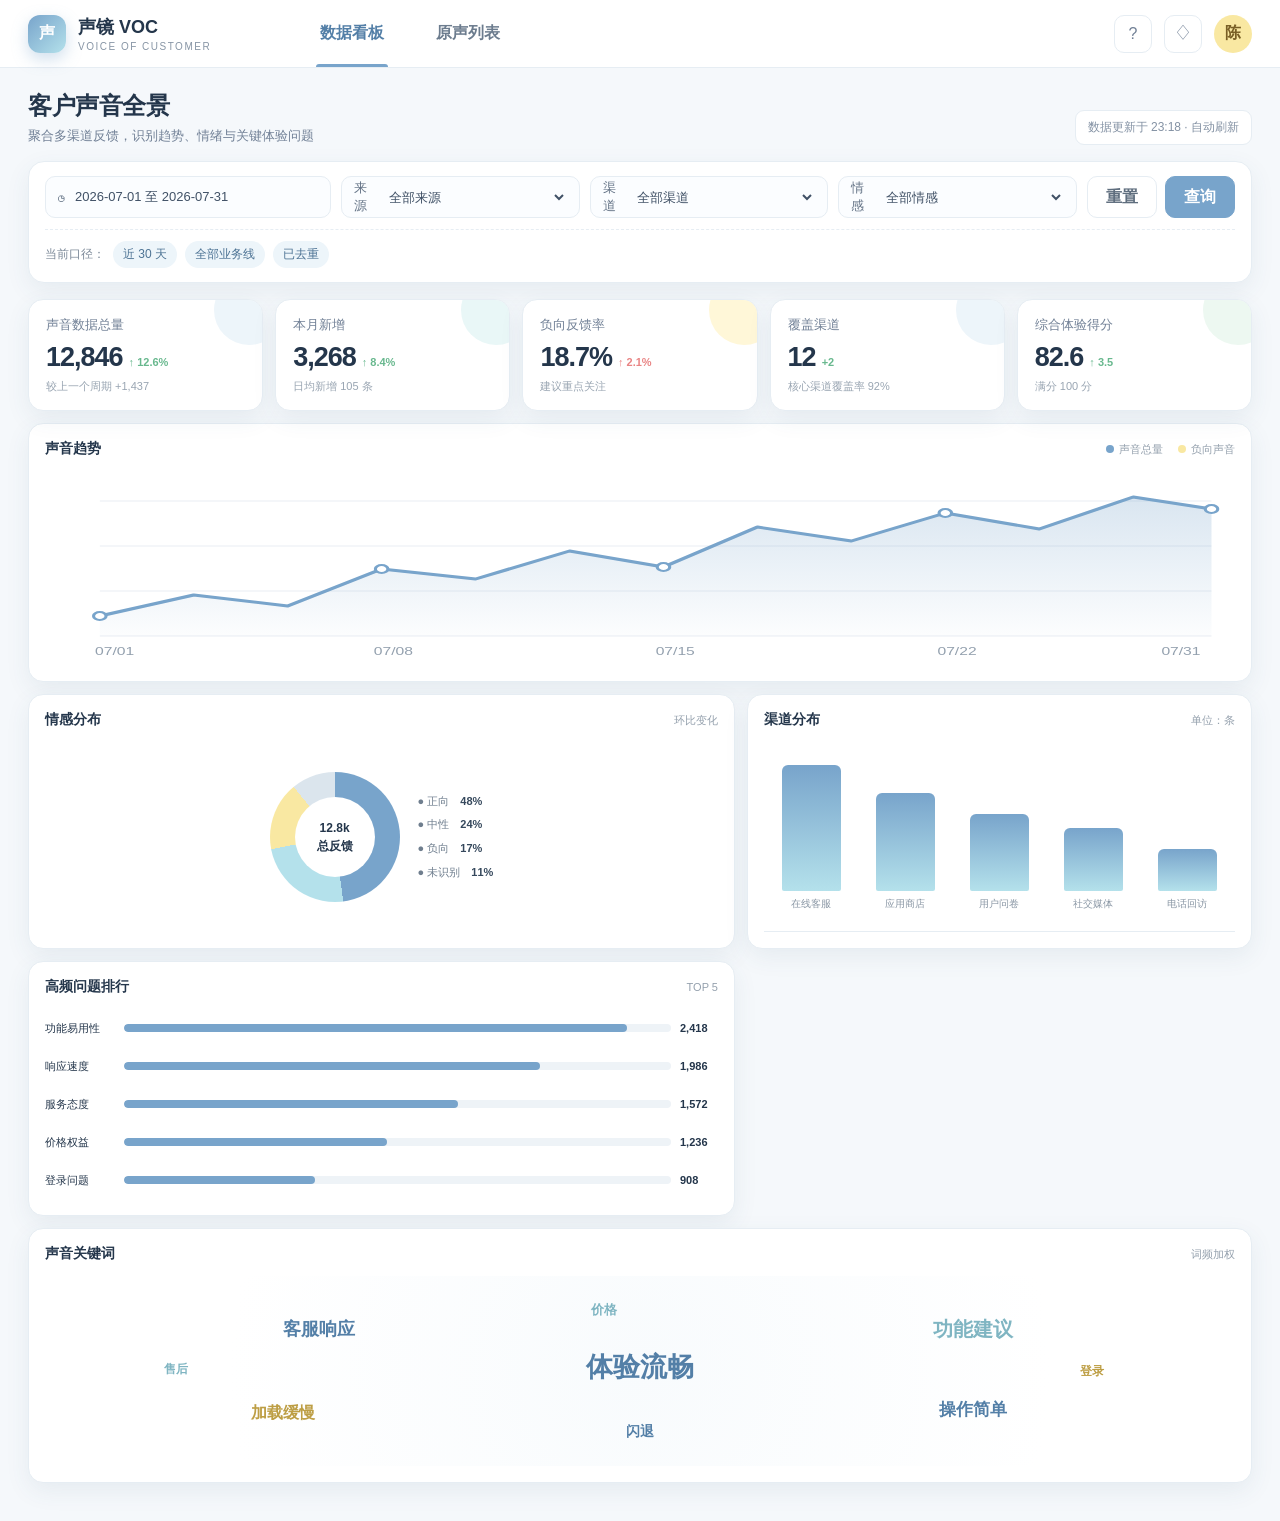
==== product/prototype/voc-platform-prototype.html @ 6b246af4 "refactor: 重组项目目录 + 配置外部化 按'关注点分离、可扩展、团队友好'原则重组项目结构：  【目录重组】 - docs/ 按受众细分：architecture/plan/guides/r" ====
<!DOCTYPE html>
<html lang="zh-CN">
<head>
<meta charset="UTF-8">
<meta name="viewport" content="width=device-width, initial-scale=1.0">
<title>声镜 VOC 洞察平台 - 高保真原型</title>
<style>
:root{--primary:#78A4CB;--primary-dark:#537fa7;--sky:#B4E1EB;--blue:#95BDD7;--yellow:#F9E8A2;--ink:#24364b;--muted:#718096;--line:#e6edf3;--bg:#f5f8fb;--white:#fff;--green:#68b88e;--red:#e98484;--orange:#e9aa64;--shadow:0 8px 24px rgba(50,85,118,.08)}
*{box-sizing:border-box}body{margin:0;font-family:Inter,"PingFang SC","Microsoft YaHei",sans-serif;background:var(--bg);color:var(--ink);min-width:1180px}button,input,select{font:inherit}.app{min-height:100vh}.topbar{height:68px;background:#fff;border-bottom:1px solid var(--line);display:flex;align-items:center;padding:0 28px;position:sticky;top:0;z-index:30}.brand{display:flex;align-items:center;gap:12px;width:270px}.logo{width:38px;height:38px;border-radius:12px;background:linear-gradient(135deg,var(--primary),var(--sky));display:grid;place-items:center;color:#fff;font-weight:800;box-shadow:0 6px 16px rgba(120,164,203,.35)}.brand h1{font-size:18px;margin:0}.brand small{display:block;color:#8795a5;font-size:10px;letter-spacing:1.5px;margin-top:2px}.nav{height:100%;display:flex;gap:8px}.nav-btn{height:100%;padding:0 22px;border:0;background:none;color:#6c7c8e;cursor:pointer;position:relative;font-weight:600}.nav-btn.active{color:var(--primary-dark)}.nav-btn.active:after{content:"";position:absolute;left:18px;right:18px;bottom:0;height:3px;background:var(--primary);border-radius:3px 3px 0 0}.top-actions{margin-left:auto;display:flex;align-items:center;gap:12px}.icon-btn{width:38px;height:38px;border:1px solid var(--line);background:#fff;border-radius:10px;color:#718096;cursor:pointer}.avatar{width:38px;height:38px;border-radius:50%;background:var(--yellow);display:grid;place-items:center;color:#795f25;font-weight:700}.main{padding:22px 28px 38px;max-width:1920px;margin:auto}.page{display:none}.page.active{display:block}.headline{display:flex;align-items:flex-end;justify-content:space-between;margin-bottom:16px}.headline h2{margin:0 0 5px;font-size:24px;letter-spacing:-.5px}.headline p{margin:0;color:var(--muted);font-size:13px}.updated{font-size:12px;color:#8492a4;background:#fff;border:1px solid var(--line);padding:8px 12px;border-radius:9px}.filter-panel{background:#fff;border:1px solid var(--line);box-shadow:var(--shadow);border-radius:16px;padding:14px 16px;margin-bottom:16px}.filters{display:grid;grid-template-columns:1.25fr repeat(4,1fr) auto;gap:10px}.field{height:42px;border:1px solid var(--line);border-radius:10px;background:#fbfdff;display:flex;align-items:center;padding:0 12px;gap:8px;color:#657487;font-size:13px}.field select,.field input{border:0;outline:0;background:transparent;width:100%;color:#405166}.filter-actions{display:flex;gap:8px}.btn{height:42px;border-radius:10px;padding:0 18px;border:1px solid var(--line);background:#fff;color:#5f6e7e;cursor:pointer;font-weight:600}.btn.primary{border-color:var(--primary);background:var(--primary);color:#fff}.btn:hover{transform:translateY(-1px)}.active-tags{margin-top:11px;padding-top:11px;border-top:1px dashed var(--line);display:flex;align-items:center;gap:8px;color:#7d8a99;font-size:12px}.tag{background:#edf5fa;color:#4d7394;border-radius:20px;padding:5px 10px}.metrics{display:grid;grid-template-columns:repeat(5,1fr);gap:12px;margin-bottom:12px}.metric{background:#fff;border:1px solid var(--line);border-radius:15px;padding:16px 17px;box-shadow:var(--shadow);position:relative;overflow:hidden}.metric:before{content:"";position:absolute;width:70px;height:70px;border-radius:50%;right:-22px;top:-25px;background:var(--tint,#edf5fa)}.metric-label{font-size:13px;color:#718096;margin-bottom:8px}.metric-value{font-size:27px;font-weight:750;letter-spacing:-1px}.delta{font-size:11px;margin-left:6px;color:var(--green);font-weight:600}.metric-sub{font-size:11px;color:#99a5b2;margin-top:6px}.dashboard-grid{display:grid;grid-template-columns:1.65fr 1fr 1fr;gap:12px}.card{background:#fff;border:1px solid var(--line);border-radius:15px;padding:16px;box-shadow:var(--shadow);min-width:0}.card-title{display:flex;justify-content:space-between;align-items:center;margin-bottom:13px}.card-title strong{font-size:14px}.card-title span{font-size:11px;color:#94a0ad}.span2{grid-column:span 2}.trend-chart{height:190px;width:100%}.gridline{stroke:#e9eef3;stroke-width:1}.axis{fill:#93a0ae;font-size:10px}.line{fill:none;stroke:var(--primary);stroke-width:3;stroke-linecap:round;stroke-linejoin:round}.area{fill:url(#areaGradient)}.dot{fill:#fff;stroke:var(--primary);stroke-width:2}.legend{display:flex;gap:15px;font-size:11px;color:#7b8998}.legend i{display:inline-block;width:8px;height:8px;border-radius:50%;margin-right:5px}.donut-wrap{display:flex;align-items:center;justify-content:center;gap:18px;height:190px}.donut{width:130px;height:130px;border-radius:50%;background:conic-gradient(var(--primary) 0 48%,var(--sky) 48% 72%,var(--yellow) 72% 89%,#dbe5ed 89%);position:relative}.donut:after{content:"12.8k\A 总反馈";white-space:pre;position:absolute;inset:25px;border-radius:50%;background:#fff;display:grid;place-items:center;text-align:center;font-size:12px;font-weight:700;line-height:1.5}.donut-legend{font-size:11px;color:#6f7e8e;line-height:2.15}.donut-legend b{color:#35485c;margin-left:8px}.bars{height:190px;display:flex;align-items:flex-end;gap:13px;padding:8px 7px 20px;border-bottom:1px solid var(--line)}.bar-col{height:100%;flex:1;display:flex;flex-direction:column;justify-content:flex-end;align-items:center;gap:6px;color:#8996a4;font-size:10px}.bar{width:72%;height:var(--h);min-height:8px;background:linear-gradient(180deg,var(--primary),var(--sky));border-radius:6px 6px 2px 2px;position:relative}.bar:hover{filter:saturate(1.3);transform:scaleX(1.06)}.rank-list{height:190px;display:flex;flex-direction:column;justify-content:space-around}.rank-row{display:grid;grid-template-columns:70px 1fr 38px;gap:9px;align-items:center;font-size:11px}.track{height:8px;background:#eef3f7;border-radius:9px;overflow:hidden}.fill{height:100%;width:var(--w);background:var(--primary);border-radius:9px}.wordcloud{height:190px;position:relative;background:radial-gradient(circle at center,#f8fbfd 0,#fff 68%);overflow:hidden}.wordcloud span{position:absolute;color:var(--primary-dark);font-weight:650;transform:translate(-50%,-50%);white-space:nowrap}.wordcloud span:nth-child(3n){color:#7fb5c2}.wordcloud span:nth-child(4n){color:#bd9e44}.table-card{padding:0;overflow:hidden}.table-toolbar{padding:14px 16px;border-bottom:1px solid var(--line);display:flex;align-items:center;justify-content:space-between}.search{width:340px;height:40px;border:1px solid var(--line);border-radius:10px;padding:0 13px;background:#fbfdff;outline:none}.table-meta{color:#8290a0;font-size:12px}.voc-table{width:100%;border-collapse:collapse}.voc-table th{background:#f7fafc;text-align:left;padding:12px 14px;font-size:11px;color:#7e8b99;font-weight:600}.voc-table td{padding:13px 14px;border-top:1px solid #edf1f4;font-size:12px;vertical-align:middle}.voc-table tr:hover td{background:#fbfdff}.voice{max-width:650px;font-size:13px!important;line-height:1.55;color:#3c4d60}.source{display:flex;align-items:center;gap:8px}.source-icon{width:28px;height:28px;border-radius:8px;background:#edf5fa;display:grid;place-items:center;color:var(--primary-dark);font-size:11px;font-weight:700}.emotion{display:inline-flex;align-items:center;padding:4px 9px;border-radius:14px;font-size:11px;font-weight:600}.emotion.pos{background:#eaf7f0;color:#438763}.emotion.neg{background:#fff0f0;color:#bd6262}.emotion.neu{background:#f1f4f6;color:#6f7c88}.detail-link{color:var(--primary-dark);border:0;background:none;cursor:pointer;font-weight:600}.pagination{padding:13px 16px;border-top:1px solid var(--line);display:flex;justify-content:flex-end;gap:6px}.page-btn{width:32px;height:32px;border:1px solid var(--line);background:#fff;border-radius:8px;color:#6f7c89;cursor:pointer}.page-btn.active{background:var(--primary);color:#fff;border-color:var(--primary)}.drawer-mask{position:fixed;inset:0;background:rgba(32,48,65,.25);z-index:50;display:none}.drawer-mask.open{display:block}.drawer{position:absolute;right:0;top:0;height:100%;width:480px;background:#fff;padding:24px;box-shadow:-15px 0 40px rgba(32,50,68,.14);animation:slide .25s ease}.drawer-head{display:flex;justify-content:space-between;align-items:center;border-bottom:1px solid var(--line);padding-bottom:17px}.drawer-head h3{margin:0}.close{border:0;background:#f2f5f7;width:34px;height:34px;border-radius:9px;cursor:pointer}.quote{margin:22px 0;padding:18px;background:#f4f9fc;border-left:4px solid var(--primary);border-radius:0 12px 12px 0;font-size:15px;line-height:1.8}.detail-grid{display:grid;grid-template-columns:1fr 1fr;gap:12px}.detail-item{background:#f8fafc;padding:12px;border-radius:10px}.detail-item small{display:block;color:#8d99a6;margin-bottom:6px}.detail-item b{font-size:13px}.insight{margin-top:20px}.insight h4{margin:0 0 10px}.insight p{font-size:13px;line-height:1.7;color:#647487}.toast{position:fixed;left:50%;bottom:30px;transform:translate(-50%,20px);background:#2e4358;color:#fff;padding:11px 18px;border-radius:10px;font-size:13px;opacity:0;pointer-events:none;transition:.25s;z-index:70}.toast.show{opacity:1;transform:translate(-50%,0)}@keyframes slide{from{transform:translateX(100%)}to{transform:none}}@media(max-width:1400px){.dashboard-grid{grid-template-columns:1.4fr 1fr}.dashboard-grid .card:last-child{grid-column:span 2}.metrics{grid-template-columns:repeat(5,1fr)}.filters{grid-template-columns:1.2fr repeat(3,1fr) auto}.filters .optional{display:none}}
</style>
</head>
<body>
<div class="app">
<header class="topbar"><div class="brand"><div class="logo">声</div><div><h1>声镜 VOC</h1><small>VOICE OF CUSTOMER</small></div></div><nav class="nav"><button class="nav-btn active" data-page="dashboard">数据看板</button><button class="nav-btn" data-page="voices">原声列表</button></nav><div class="top-actions"><button class="icon-btn">?</button><button class="icon-btn">♢</button><div class="avatar">陈</div></div></header>
<main class="main">
<section id="dashboard" class="page active"><div class="headline"><div><h2>客户声音全景</h2><p>聚合多渠道反馈，识别趋势、情绪与关键体验问题</p></div><div class="updated">数据更新于 23:18 · 自动刷新</div></div>
<div class="filter-panel"><div class="filters"><label class="field">◷<input type="text" value="2026-07-01 至 2026-07-31"></label><label class="field">来源<select><option>全部来源</option><option>应用商店</option><option>在线客服</option><option>社交媒体</option></select></label><label class="field">渠道<select><option>全部渠道</option><option>App</option><option>小程序</option><option>网页</option></select></label><label class="field">情感<select><option>全部情感</option><option>正向</option><option>中性</option><option>负向</option></select></label><label class="field optional">主题<select><option>全部主题</option><option>产品体验</option><option>服务体验</option><option>功能建议</option></select></label><div class="filter-actions"><button class="btn" id="resetBtn">重置</button><button class="btn primary apply-btn">查询</button></div></div><div class="active-tags">当前口径：<span class="tag">近 30 天</span><span class="tag">全部业务线</span><span class="tag">已去重</span></div></div>
<div class="metrics"><div class="metric"><div class="metric-label">声音数据总量</div><span class="metric-value" data-base="12846">12,846</span><span class="delta">↑ 12.6%</span><div class="metric-sub">较上一个周期 +1,437</div></div><div class="metric" style="--tint:#e9f7f7"><div class="metric-label">本月新增</div><span class="metric-value" data-base="3268">3,268</span><span class="delta">↑ 8.4%</span><div class="metric-sub">日均新增 105 条</div></div><div class="metric" style="--tint:#fff7d8"><div class="metric-label">负向反馈率</div><span class="metric-value">18.7%</span><span class="delta" style="color:#e98484">↑ 2.1%</span><div class="metric-sub">建议重点关注</div></div><div class="metric"><div class="metric-label">覆盖渠道</div><span class="metric-value">12</span><span class="delta">+2</span><div class="metric-sub">核心渠道覆盖率 92%</div></div><div class="metric" style="--tint:#edf8f1"><div class="metric-label">综合体验得分</div><span class="metric-value">82.6</span><span class="delta">↑ 3.5</span><div class="metric-sub">满分 100 分</div></div></div>
<div class="dashboard-grid"><div class="card span2"><div class="card-title"><strong>声音趋势</strong><div class="legend"><span><i style="background:#78A4CB"></i>声音总量</span><span><i style="background:#F9E8A2"></i>负向声音</span></div></div><svg class="trend-chart" viewBox="0 0 760 190" preserveAspectRatio="none"><defs><linearGradient id="areaGradient" x1="0" y1="0" x2="0" y2="1"><stop offset="0" stop-color="#78A4CB" stop-opacity=".28"/><stop offset="1" stop-color="#78A4CB" stop-opacity=".02"/></linearGradient></defs><line class="gridline" x1="35" y1="30" x2="745" y2="30"/><line class="gridline" x1="35" y1="75" x2="745" y2="75"/><line class="gridline" x1="35" y1="120" x2="745" y2="120"/><line class="gridline" x1="35" y1="165" x2="745" y2="165"/><path class="area" d="M35 145 L95 124 L155 135 L215 98 L275 108 L335 80 L395 96 L455 56 L515 70 L575 42 L635 58 L695 26 L745 38 L745 165 L35 165Z"/><path class="line" d="M35 145 L95 124 L155 135 L215 98 L275 108 L335 80 L395 96 L455 56 L515 70 L575 42 L635 58 L695 26 L745 38"/><g><circle class="dot" cx="35" cy="145" r="4"/><circle class="dot" cx="215" cy="98" r="4"/><circle class="dot" cx="395" cy="96" r="4"/><circle class="dot" cx="575" cy="42" r="4"/><circle class="dot" cx="745" cy="38" r="4"/></g><g class="axis"><text x="32" y="184">07/01</text><text x="210" y="184">07/08</text><text x="390" y="184">07/15</text><text x="570" y="184">07/22</text><text x="713" y="184">07/31</text></g></svg></div>
<div class="card"><div class="card-title"><strong>情感分布</strong><span>环比变化</span></div><div class="donut-wrap"><div class="donut"></div><div class="donut-legend"><div>● 正向 <b>48%</b></div><div>● 中性 <b>24%</b></div><div>● 负向 <b>17%</b></div><div>● 未识别 <b>11%</b></div></div></div></div>
<div class="card"><div class="card-title"><strong>渠道分布</strong><span>单位：条</span></div><div class="bars"><div class="bar-col"><div class="bar" style="--h:78%"></div>在线客服</div><div class="bar-col"><div class="bar" style="--h:61%"></div>应用商店</div><div class="bar-col"><div class="bar" style="--h:48%"></div>用户问卷</div><div class="bar-col"><div class="bar" style="--h:39%"></div>社交媒体</div><div class="bar-col"><div class="bar" style="--h:26%"></div>电话回访</div></div></div>
<div class="card"><div class="card-title"><strong>高频问题排行</strong><span>TOP 5</span></div><div class="rank-list"><div class="rank-row"><span>功能易用性</span><div class="track"><div class="fill" style="--w:92%"></div></div><b>2,418</b></div><div class="rank-row"><span>响应速度</span><div class="track"><div class="fill" style="--w:76%"></div></div><b>1,986</b></div><div class="rank-row"><span>服务态度</span><div class="track"><div class="fill" style="--w:61%"></div></div><b>1,572</b></div><div class="rank-row"><span>价格权益</span><div class="track"><div class="fill" style="--w:48%"></div></div><b>1,236</b></div><div class="rank-row"><span>登录问题</span><div class="track"><div class="fill" style="--w:35%"></div></div><b>908</b></div></div></div>
<div class="card"><div class="card-title"><strong>声音关键词</strong><span>词频加权</span></div><div class="wordcloud"><span style="left:50%;top:48%;font-size:27px">体验流畅</span><span style="left:23%;top:28%;font-size:18px">客服响应</span><span style="left:78%;top:28%;font-size:20px">功能建议</span><span style="left:20%;top:72%;font-size:16px">加载缓慢</span><span style="left:78%;top:70%;font-size:17px">操作简单</span><span style="left:47%;top:18%;font-size:13px">价格</span><span style="left:50%;top:82%;font-size:14px">闪退</span><span style="left:88%;top:50%;font-size:12px">登录</span><span style="left:11%;top:49%;font-size:12px">售后</span></div></div></div></section>
<section id="voices" class="page"><div class="headline"><div><h2>原声列表</h2><p>查看每一条真实声音，追溯来源并理解用户语境</p></div><button class="btn">导出当前结果</button></div><div class="filter-panel"><div class="filters"><label class="field">◷<input value="2026-07-01 至 2026-07-31"></label><label class="field">来源<select><option>全部来源</option><option>应用商店</option><option>在线客服</option></select></label><label class="field">渠道<select><option>全部渠道</option><option>App</option><option>小程序</option></select></label><label class="field">情感<select><option>全部情感</option><option>正向</option><option>中性</option><option>负向</option></select></label><label class="field optional">主题<select><option>全部主题</option><option>产品体验</option><option>服务体验</option></select></label><div class="filter-actions"><button class="btn">重置</button><button class="btn primary apply-btn">查询</button></div></div></div><div class="card table-card"><div class="table-toolbar"><input id="voiceSearch" class="search" placeholder="搜索声音文本、关键词或编号..."><div class="table-meta">共 12,846 条 · 已按时间倒序</div></div><table class="voc-table"><thead><tr><th style="width:48%">声音文本</th><th>来源 / 渠道</th><th>情感</th><th>数据时间</th><th>操作</th></tr></thead><tbody id="voiceRows"></tbody></table><div class="pagination"><button class="page-btn">‹</button><button class="page-btn active">1</button><button class="page-btn">2</button><button class="page-btn">3</button><button class="page-btn">4</button><button class="page-btn">›</button></div></div></section>
</main></div>
<div class="drawer-mask" id="drawerMask"><aside class="drawer"><div class="drawer-head"><h3>声音详情</h3><button class="close" id="closeDrawer">×</button></div><div class="quote" id="drawerQuote"></div><div class="detail-grid"><div class="detail-item"><small>来源</small><b id="drawerSource"></b></div><div class="detail-item"><small>渠道</small><b id="drawerChannel"></b></div><div class="detail-item"><small>情感识别</small><b id="drawerEmotion"></b></div><div class="detail-item"><small>采集时间</small><b id="drawerTime"></b></div></div><div class="insight"><h4>AI 洞察摘要</h4><p>该反馈主要涉及产品体验问题。建议结合近期版本发布记录及同主题反馈趋势，判断是否需要进入专项优化池。</p><span class="tag">产品体验</span> <span class="tag">需关注</span></div></aside></div><div class="toast" id="toast">筛选条件已应用，数据已刷新</div>
<script>
const voices=[
{text:'新版的首页比之前清晰很多，常用功能一眼就能找到，希望后续能保持这种简洁的设计。',source:'应用商店',channel:'HarmonyOS App',emotion:'正向',time:'07-31 22:16'},
{text:'提交工单后等了两天还没有回复，进度也看不到，不知道现在处理到哪一步了。',source:'在线客服',channel:'网页客服',emotion:'负向',time:'07-31 21:42'},
{text:'整体使用还可以，但搜索结果偶尔不准确，输入完整产品名称也会出现无关内容。',source:'用户问卷',channel:'小程序',emotion:'中性',time:'07-31 20:35'},
{text:'更新以后启动速度快了很多，原来要等六七秒，现在基本两秒就能进入。',source:'应用商店',channel:'Android App',emotion:'正向',time:'07-31 19:08'},
{text:'付款成功后页面一直转圈，退出重进才看到订单，希望能尽快修复这个问题。',source:'社交媒体',channel:'官方微博',emotion:'负向',time:'07-31 17:54'},
{text:'客服很耐心，远程指导我完成了账号迁移，整个过程说明得非常清楚。',source:'电话回访',channel:'服务热线',emotion:'正向',time:'07-31 16:27'},
{text:'希望能增加批量导出功能，现在一条一条处理数据比较费时间。',source:'在线客服',channel:'企业微信',emotion:'中性',time:'07-31 15:12'}];
const tbody=document.getElementById('voiceRows');
function render(list){tbody.innerHTML=list.map((v,i)=>`<tr><td class="voice">${v.text}</td><td><div class="source"><span class="source-icon">${v.source.slice(0,1)}</span><div><b>${v.source}</b><br><small style="color:#95a1ad">${v.channel}</small></div></div></td><td><span class="emotion ${v.emotion==='正向'?'pos':v.emotion==='负向'?'neg':'neu'}">${v.emotion}</span></td><td style="color:#748393">${v.time}</td><td><button class="detail-link" onclick="openDetail(${voices.indexOf(v)})">查看详情</button></td></tr>`).join('')||'<tr><td colspan="5" style="text-align:center;padding:40px;color:#94a0ad">没有找到匹配的声音</td></tr>'}
render(voices);
document.querySelectorAll('.nav-btn').forEach(btn=>btn.onclick=()=>{document.querySelectorAll('.nav-btn,.page').forEach(x=>x.classList.remove('active'));btn.classList.add('active');document.getElementById(btn.dataset.page).classList.add('active')});
const toast=document.getElementById('toast');document.querySelectorAll('.apply-btn').forEach(btn=>btn.onclick=()=>{toast.classList.add('show');document.querySelectorAll('[data-base]').forEach(el=>{const n=+el.dataset.base+Math.floor(Math.random()*180-90);el.textContent=n.toLocaleString()});setTimeout(()=>toast.classList.remove('show'),1800)});
document.getElementById('resetBtn').onclick=()=>{document.querySelectorAll('#dashboard select').forEach(s=>s.selectedIndex=0);toast.textContent='筛选条件已重置';toast.classList.add('show');setTimeout(()=>{toast.classList.remove('show');toast.textContent='筛选条件已应用，数据已刷新'},1500)};
document.getElementById('voiceSearch').oninput=e=>{const q=e.target.value.trim().toLowerCase();render(voices.filter(v=>Object.values(v).join(' ').toLowerCase().includes(q)))};
function openDetail(i){const v=voices[i];document.getElementById('drawerQuote').textContent='“'+v.text+'”';document.getElementById('drawerSource').textContent=v.source;document.getElementById('drawerChannel').textContent=v.channel;document.getElementById('drawerEmotion').textContent=v.emotion;document.getElementById('drawerTime').textContent='2026-'+v.time.replace(' ',' ');document.getElementById('drawerMask').classList.add('open')}
document.getElementById('closeDrawer').onclick=()=>document.getElementById('drawerMask').classList.remove('open');document.getElementById('drawerMask').onclick=e=>{if(e.target.id==='drawerMask')e.target.classList.remove('open')};document.querySelectorAll('.page-btn').forEach(b=>b.onclick=()=>{if(!isNaN(+b.textContent)){document.querySelectorAll('.page-btn').forEach(x=>x.classList.remove('active'));b.classList.add('active')}});
</script>
</body>
</html>
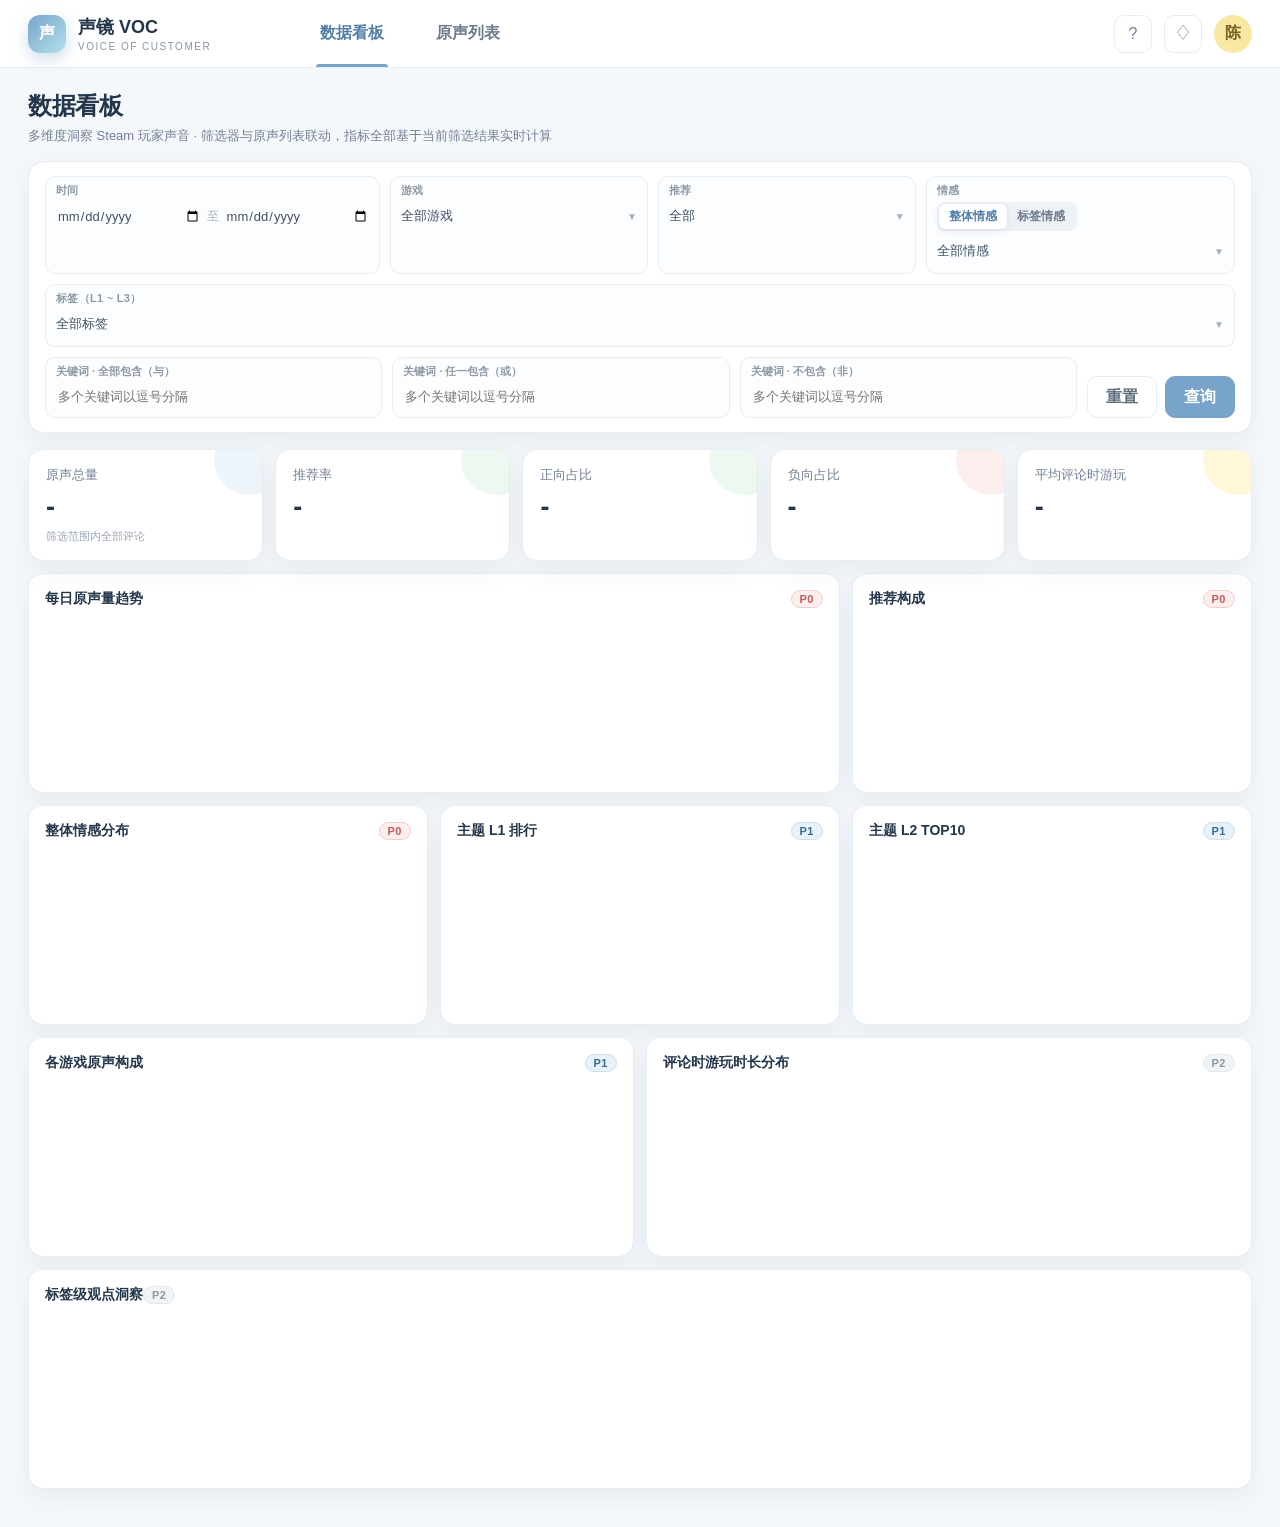
==== commit f534185b: "feat(prototype): 仪表盘原型 v2 - 多文件拆分 + 原声列表增强 - 单文件 HTML 拆分出 src/（app.js / dashboard.* / voices.*） - 原声" ====
--- a/product/prototype/voc-platform-prototype.html
+++ b/product/prototype/voc-platform-prototype.html
@@ -8,40 +8,964 @@
 :root{--primary:#78A4CB;--primary-dark:#537fa7;--sky:#B4E1EB;--blue:#95BDD7;--yellow:#F9E8A2;--ink:#24364b;--muted:#718096;--line:#e6edf3;--bg:#f5f8fb;--white:#fff;--green:#68b88e;--red:#e98484;--orange:#e9aa64;--shadow:0 8px 24px rgba(50,85,118,.08)}
 *{box-sizing:border-box}body{margin:0;font-family:Inter,"PingFang SC","Microsoft YaHei",sans-serif;background:var(--bg);color:var(--ink);min-width:1180px}button,input,select{font:inherit}.app{min-height:100vh}.topbar{height:68px;background:#fff;border-bottom:1px solid var(--line);display:flex;align-items:center;padding:0 28px;position:sticky;top:0;z-index:30}.brand{display:flex;align-items:center;gap:12px;width:270px}.logo{width:38px;height:38px;border-radius:12px;background:linear-gradient(135deg,var(--primary),var(--sky));display:grid;place-items:center;color:#fff;font-weight:800;box-shadow:0 6px 16px rgba(120,164,203,.35)}.brand h1{font-size:18px;margin:0}.brand small{display:block;color:#8795a5;font-size:10px;letter-spacing:1.5px;margin-top:2px}.nav{height:100%;display:flex;gap:8px}.nav-btn{height:100%;padding:0 22px;border:0;background:none;color:#6c7c8e;cursor:pointer;position:relative;font-weight:600}.nav-btn.active{color:var(--primary-dark)}.nav-btn.active:after{content:"";position:absolute;left:18px;right:18px;bottom:0;height:3px;background:var(--primary);border-radius:3px 3px 0 0}.top-actions{margin-left:auto;display:flex;align-items:center;gap:12px}.icon-btn{width:38px;height:38px;border:1px solid var(--line);background:#fff;border-radius:10px;color:#718096;cursor:pointer}.avatar{width:38px;height:38px;border-radius:50%;background:var(--yellow);display:grid;place-items:center;color:#795f25;font-weight:700}.main{padding:22px 28px 38px;max-width:1920px;margin:auto}.page{display:none}.page.active{display:block}.headline{display:flex;align-items:flex-end;justify-content:space-between;margin-bottom:16px}.headline h2{margin:0 0 5px;font-size:24px;letter-spacing:-.5px}.headline p{margin:0;color:var(--muted);font-size:13px}.updated{font-size:12px;color:#8492a4;background:#fff;border:1px solid var(--line);padding:8px 12px;border-radius:9px}.filter-panel{background:#fff;border:1px solid var(--line);box-shadow:var(--shadow);border-radius:16px;padding:14px 16px;margin-bottom:16px}.filters{display:grid;grid-template-columns:1.25fr repeat(4,1fr) auto;gap:10px}.field{height:42px;border:1px solid var(--line);border-radius:10px;background:#fbfdff;display:flex;align-items:center;padding:0 12px;gap:8px;color:#657487;font-size:13px}.field select,.field input{border:0;outline:0;background:transparent;width:100%;color:#405166}.filter-actions{display:flex;gap:8px}.btn{height:42px;border-radius:10px;padding:0 18px;border:1px solid var(--line);background:#fff;color:#5f6e7e;cursor:pointer;font-weight:600}.btn.primary{border-color:var(--primary);background:var(--primary);color:#fff}.btn:hover{transform:translateY(-1px)}.active-tags{margin-top:11px;padding-top:11px;border-top:1px dashed var(--line);display:flex;align-items:center;gap:8px;color:#7d8a99;font-size:12px}.tag{background:#edf5fa;color:#4d7394;border-radius:20px;padding:5px 10px}.metrics{display:grid;grid-template-columns:repeat(5,1fr);gap:12px;margin-bottom:12px}.metric{background:#fff;border:1px solid var(--line);border-radius:15px;padding:16px 17px;box-shadow:var(--shadow);position:relative;overflow:hidden}.metric:before{content:"";position:absolute;width:70px;height:70px;border-radius:50%;right:-22px;top:-25px;background:var(--tint,#edf5fa)}.metric-label{font-size:13px;color:#718096;margin-bottom:8px}.metric-value{font-size:27px;font-weight:750;letter-spacing:-1px}.delta{font-size:11px;margin-left:6px;color:var(--green);font-weight:600}.metric-sub{font-size:11px;color:#99a5b2;margin-top:6px}.dashboard-grid{display:grid;grid-template-columns:1.65fr 1fr 1fr;gap:12px}.card{background:#fff;border:1px solid var(--line);border-radius:15px;padding:16px;box-shadow:var(--shadow);min-width:0}.card-title{display:flex;justify-content:space-between;align-items:center;margin-bottom:13px}.card-title strong{font-size:14px}.card-title span{font-size:11px;color:#94a0ad}.span2{grid-column:span 2}.trend-chart{height:190px;width:100%}.gridline{stroke:#e9eef3;stroke-width:1}.axis{fill:#93a0ae;font-size:10px}.line{fill:none;stroke:var(--primary);stroke-width:3;stroke-linecap:round;stroke-linejoin:round}.area{fill:url(#areaGradient)}.dot{fill:#fff;stroke:var(--primary);stroke-width:2}.legend{display:flex;gap:15px;font-size:11px;color:#7b8998}.legend i{display:inline-block;width:8px;height:8px;border-radius:50%;margin-right:5px}.donut-wrap{display:flex;align-items:center;justify-content:center;gap:18px;height:190px}.donut{width:130px;height:130px;border-radius:50%;background:conic-gradient(var(--primary) 0 48%,var(--sky) 48% 72%,var(--yellow) 72% 89%,#dbe5ed 89%);position:relative}.donut:after{content:"12.8k\A 总反馈";white-space:pre;position:absolute;inset:25px;border-radius:50%;background:#fff;display:grid;place-items:center;text-align:center;font-size:12px;font-weight:700;line-height:1.5}.donut-legend{font-size:11px;color:#6f7e8e;line-height:2.15}.donut-legend b{color:#35485c;margin-left:8px}.bars{height:190px;display:flex;align-items:flex-end;gap:13px;padding:8px 7px 20px;border-bottom:1px solid var(--line)}.bar-col{height:100%;flex:1;display:flex;flex-direction:column;justify-content:flex-end;align-items:center;gap:6px;color:#8996a4;font-size:10px}.bar{width:72%;height:var(--h);min-height:8px;background:linear-gradient(180deg,var(--primary),var(--sky));border-radius:6px 6px 2px 2px;position:relative}.bar:hover{filter:saturate(1.3);transform:scaleX(1.06)}.rank-list{height:190px;display:flex;flex-direction:column;justify-content:space-around}.rank-row{display:grid;grid-template-columns:70px 1fr 38px;gap:9px;align-items:center;font-size:11px}.track{height:8px;background:#eef3f7;border-radius:9px;overflow:hidden}.fill{height:100%;width:var(--w);background:var(--primary);border-radius:9px}.wordcloud{height:190px;position:relative;background:radial-gradient(circle at center,#f8fbfd 0,#fff 68%);overflow:hidden}.wordcloud span{position:absolute;color:var(--primary-dark);font-weight:650;transform:translate(-50%,-50%);white-space:nowrap}.wordcloud span:nth-child(3n){color:#7fb5c2}.wordcloud span:nth-child(4n){color:#bd9e44}.table-card{padding:0;overflow:hidden}.table-toolbar{padding:14px 16px;border-bottom:1px solid var(--line);display:flex;align-items:center;justify-content:space-between}.search{width:340px;height:40px;border:1px solid var(--line);border-radius:10px;padding:0 13px;background:#fbfdff;outline:none}.table-meta{color:#8290a0;font-size:12px}.voc-table{width:100%;border-collapse:collapse}.voc-table th{background:#f7fafc;text-align:left;padding:12px 14px;font-size:11px;color:#7e8b99;font-weight:600}.voc-table td{padding:13px 14px;border-top:1px solid #edf1f4;font-size:12px;vertical-align:middle}.voc-table tr:hover td{background:#fbfdff}.voice{max-width:650px;font-size:13px!important;line-height:1.55;color:#3c4d60}.source{display:flex;align-items:center;gap:8px}.source-icon{width:28px;height:28px;border-radius:8px;background:#edf5fa;display:grid;place-items:center;color:var(--primary-dark);font-size:11px;font-weight:700}.emotion{display:inline-flex;align-items:center;padding:4px 9px;border-radius:14px;font-size:11px;font-weight:600}.emotion.pos{background:#eaf7f0;color:#438763}.emotion.neg{background:#fff0f0;color:#bd6262}.emotion.neu{background:#f1f4f6;color:#6f7c88}.detail-link{color:var(--primary-dark);border:0;background:none;cursor:pointer;font-weight:600}.pagination{padding:13px 16px;border-top:1px solid var(--line);display:flex;justify-content:flex-end;gap:6px}.page-btn{width:32px;height:32px;border:1px solid var(--line);background:#fff;border-radius:8px;color:#6f7c89;cursor:pointer}.page-btn.active{background:var(--primary);color:#fff;border-color:var(--primary)}.drawer-mask{position:fixed;inset:0;background:rgba(32,48,65,.25);z-index:50;display:none}.drawer-mask.open{display:block}.drawer{position:absolute;right:0;top:0;height:100%;width:480px;background:#fff;padding:24px;box-shadow:-15px 0 40px rgba(32,50,68,.14);animation:slide .25s ease}.drawer-head{display:flex;justify-content:space-between;align-items:center;border-bottom:1px solid var(--line);padding-bottom:17px}.drawer-head h3{margin:0}.close{border:0;background:#f2f5f7;width:34px;height:34px;border-radius:9px;cursor:pointer}.quote{margin:22px 0;padding:18px;background:#f4f9fc;border-left:4px solid var(--primary);border-radius:0 12px 12px 0;font-size:15px;line-height:1.8}.detail-grid{display:grid;grid-template-columns:1fr 1fr;gap:12px}.detail-item{background:#f8fafc;padding:12px;border-radius:10px}.detail-item small{display:block;color:#8d99a6;margin-bottom:6px}.detail-item b{font-size:13px}.insight{margin-top:20px}.insight h4{margin:0 0 10px}.insight p{font-size:13px;line-height:1.7;color:#647487}.toast{position:fixed;left:50%;bottom:30px;transform:translate(-50%,20px);background:#2e4358;color:#fff;padding:11px 18px;border-radius:10px;font-size:13px;opacity:0;pointer-events:none;transition:.25s;z-index:70}.toast.show{opacity:1;transform:translate(-50%,0)}@keyframes slide{from{transform:translateX(100%)}to{transform:none}}@media(max-width:1400px){.dashboard-grid{grid-template-columns:1.4fr 1fr}.dashboard-grid .card:last-child{grid-column:span 2}.metrics{grid-template-columns:repeat(5,1fr)}.filters{grid-template-columns:1.2fr repeat(3,1fr) auto}.filters .optional{display:none}}
 </style>
+<style>
+.voice-game{font-size:12px;color:var(--primary-dark);font-weight:600;margin-bottom:4px}
+.voice-text{font-size:14px;line-height:1.55;color:var(--ink);margin-bottom:8px}
+.voice-foot{display:flex;flex-wrap:wrap;align-items:center;gap:6px}
+.badge{display:inline-flex;align-items:center;padding:2px 8px;font-size:11px;border-radius:6px;background:#eef2f7;color:#5a6b80;font-weight:600;letter-spacing:.2px}
+.badge-danger{background:#fdecec;color:#c65555;border:1px solid #f3caca}
+.badge-warn{background:#fff7d8;color:#8a6f1d;border:1px solid #f3e8a8}
+.badge-info{background:#e6f1f9;color:#3a6c8c;border:1px solid #cfe0ec}
+.badge-soft{background:#f3f6fa;color:#647585;border:1px solid #e2e8f0}
+.badge-score{background:#fff;color:#b78a32;border:1px solid #f1deb0}
+.steam-id{font-family:Menlo,Consolas,monospace;font-size:11px;color:#94a0ad;background:#f3f6fa;border:1px solid #e8edf3;border-radius:5px;padding:2px 6px;cursor:help}
+.playtime{font-size:11px;color:#94a0ad}
+.detail-link-inline{margin-left:auto;font-size:11px;padding:4px 10px}
+.muted{color:#c4ccd6;font-size:14px;letter-spacing:1px}
+.muted-ts{display:block;color:#94a0ad;font-size:10px;margin-top:2px}
+.metric-num-cell{display:flex;flex-direction:column;align-items:flex-start;line-height:1.25}
+.metric-num-cell b{font-size:16px;color:var(--ink)}
+.posted-at{font-size:12px;color:#748393;margin-bottom:6px}
+.voc-table-wide{table-layout:fixed}
+.voc-table-wide .voice{padding:14px 12px}
+.detail-grid-extra{margin-top:10px;padding-top:12px;border-top:1px dashed var(--line)}
+.thread{margin-top:18px;background:#f8fafd;border:1px solid var(--line);border-radius:12px;padding:14px}
+.thread-label{font-size:12px;font-weight:700;color:#8492a4;margin-bottom:8px;letter-spacing:.5px}
+.thread-pending,.thread-none{padding:10px 12px;border-radius:8px;background:#fff;border:1px dashed var(--line);color:#8492a4;font-size:13px}
+.thread-pending small,.thread-none small{display:block;color:#a3afbd;margin-top:4px;font-size:11px}
+.thread-reply{background:#fff;border:1px solid #cfe0ec;border-radius:10px;padding:12px 14px;margin-top:4px}
+.reply-head{display:flex;justify-content:space-between;align-items:center;color:#3a6c8c;font-size:12px;margin-bottom:6px}
+.reply-time{color:#94a0ad;font-size:11px}
+.reply-text{font-size:13px;line-height:1.55;color:#3d4a5b}
+</style>
+<style>
+/* ============================================================
+   原声列表 v2 —— 筛选器 / 列表 / 抽屉 样式
+   前缀约定：.v2- / .ms / .tag- / .v- / .d2-
+   ============================================================ */
+
+/* ---------- 筛选区 ---------- */
+.v2-filters{display:grid;grid-template-columns:1.35fr 1fr .8fr 1.25fr 1.15fr;gap:10px}
+.v2-block{border:1px solid var(--line);border-radius:10px;background:#fbfdff;padding:6px 10px 8px;min-width:0}
+.v2-block>label{display:block;font-size:11px;color:#8d99a6;font-weight:600;margin-bottom:4px;letter-spacing:.3px}
+.v2-kw-row{display:grid;grid-template-columns:1fr 1fr 1fr auto;gap:10px;margin-top:10px;align-items:end}
+.v2-kw{border:1px solid var(--line);border-radius:10px;background:#fbfdff;padding:6px 10px 8px}
+.v2-kw>label{display:block;font-size:11px;color:#8d99a6;font-weight:600;margin-bottom:4px}
+.v2-kw input{width:100%;border:0;outline:0;background:transparent;color:#405166;font-size:13px;height:26px}
+.v2-date-range{display:flex;align-items:center;gap:6px}
+.v2-date-range input{border:0;outline:0;background:transparent;color:#405166;font-size:13px;width:calc(50% - 8px);height:28px}
+.v2-date-range span{color:#a3afbd;font-size:12px}
+.v2-actions{display:flex;gap:8px}
+
+/* ---------- 多选下拉（通用组件） ---------- */
+.ms{position:relative}
+.ms-trigger{width:100%;height:28px;border:0;background:transparent;color:#405166;font-size:13px;text-align:left;cursor:pointer;display:flex;align-items:center;justify-content:space-between;gap:6px;padding:0}
+.ms-trigger .ms-label{overflow:hidden;text-overflow:ellipsis;white-space:nowrap}
+.ms-trigger .caret{color:#a3afbd;font-size:10px;flex:none}
+.ms.disabled .ms-trigger{cursor:not-allowed;color:#b6c0cb}
+.ms-pop{position:absolute;top:calc(100% + 8px);left:0;min-width:230px;background:#fff;border:1px solid var(--line);border-radius:12px;box-shadow:0 14px 34px rgba(50,85,118,.16);z-index:60;display:none;padding:6px}
+.ms.open .ms-pop{display:block}
+.ms-list{max-height:260px;overflow-y:auto}
+.ms-opt{display:flex;align-items:center;gap:8px;padding:7px 9px;border-radius:8px;font-size:13px;color:#405166;cursor:pointer;user-select:none}
+.ms-opt:hover{background:#f3f8fc}
+.ms-opt input{accent-color:var(--primary);margin:0}
+.ms-opt em{margin-left:auto;font-style:normal;font-size:11px;color:#a3afbd}
+.ms-foot{border-top:1px solid var(--line);margin-top:4px;padding:6px 9px 2px;display:flex;justify-content:space-between;align-items:center;font-size:11px;color:#8d99a6}
+.ms-clear{border:0;background:none;color:var(--primary-dark);cursor:pointer;font-size:11px;font-weight:600;padding:0}
+
+/* ---------- 情感分段开关 ---------- */
+.seg{display:inline-flex;background:#eef2f7;border-radius:8px;padding:2px;margin-bottom:6px}
+.seg button{border:0;background:transparent;padding:4px 10px;font-size:12px;color:#6f7c8e;border-radius:6px;cursor:pointer;font-weight:600}
+.seg button.on{background:#fff;color:var(--primary-dark);box-shadow:0 2px 6px rgba(50,85,118,.12)}
+.seg-hint{font-size:10px;color:#b08850;margin-top:4px;display:none}
+.seg-hint.show{display:block}
+
+/* ---------- 标签级联面板 ---------- */
+.tag-pop{min-width:640px;padding:8px}
+.v2-filters .v2-block:last-child .ms-pop{left:auto;right:0}
+.tag-cols{display:grid;grid-template-columns:1fr 1.1fr 1.2fr;gap:8px}
+.tag-col{border:1px solid var(--line);border-radius:10px;overflow:hidden;display:flex;flex-direction:column}
+.tag-col>header{background:#f7fafc;padding:7px 10px;font-size:11px;font-weight:700;color:#7e8b99;letter-spacing:.5px}
+.tag-col .ms-list{max-height:240px;flex:1}
+.tag-col .ms-opt{font-size:12px;padding:6px 9px}
+.tag-empty{padding:18px 10px;text-align:center;color:#a3afbd;font-size:12px}
+
+/* ---------- 列表区 ---------- */
+.vlist-card{padding:0;overflow:visible}
+.vlist-head{padding:12px 18px;border-bottom:1px solid var(--line);display:flex;justify-content:space-between;align-items:center}
+.vlist-head .table-meta{font-size:12px;color:#8290a0}
+.vrow{display:flex;gap:18px;padding:14px 18px;border-top:1px solid #edf1f4;cursor:pointer;transition:background .12s}
+.vrow:first-of-type{border-top:0}
+.vrow:hover{background:#f7fbfe}
+.v-main{flex:1;min-width:0}
+.v-top{display:flex;align-items:center;gap:10px;margin-bottom:5px}
+.v-game{font-size:12px;color:var(--primary-dark);font-weight:700}
+.v-time{font-size:12px;color:#94a0ad}
+.v-vote{font-size:11px;font-weight:700;padding:2px 8px;border-radius:12px}
+.v-vote.up{background:#eaf7f0;color:#3f8a63}
+.v-vote.down{background:#fdeeee;color:#c25b5b}
+.v-text{font-size:14px;line-height:1.6;color:#2f4155;margin-bottom:8px;display:-webkit-box;-webkit-line-clamp:2;-webkit-box-orient:vertical;overflow:hidden}
+.v-tags{display:flex;flex-wrap:wrap;gap:6px}
+.t-chip{display:inline-flex;align-items:center;padding:2px 9px;font-size:11px;border-radius:6px;font-weight:600;border:1px solid}
+.t-pos{background:#eaf7f0;color:#3f8a63;border-color:#cde8da}
+.t-neu{background:#fbf3dd;color:#96721c;border-color:#f0e2b3}
+.t-neg{background:#fdeeee;color:#c25b5b;border-color:#f3cfcf}
+.t-plain{background:#f1f4f6;color:#6f7c88;border-color:#e2e8f0}
+.t-more{background:#fff;color:#94a0ad;border-color:#e2e8f0}
+.v-side{flex:none;display:flex;gap:22px;align-items:center;padding-right:6px}
+.v-stat{text-align:center;min-width:52px}
+.v-stat small{display:block;font-size:10px;color:#a3afbd;margin-bottom:3px}
+.v-stat b{font-size:15px;font-weight:700;color:#405166}
+.v-stat .nil{color:#c4ccd6;font-weight:400}
+.vempty{padding:56px 0;text-align:center;color:#94a0ad;font-size:14px}
+
+/* ---------- 悬浮全文提示 ---------- */
+#textTip{position:fixed;z-index:90;max-width:600px;max-height:52vh;overflow-y:auto;background:#fff;border:1px solid var(--line);border-radius:12px;box-shadow:0 18px 44px rgba(32,50,68,.2);padding:16px 18px;font-size:13.5px;line-height:1.75;color:#2f4155;white-space:pre-wrap;word-break:break-word;display:none;pointer-events:none}
+
+/* ---------- 详情抽屉 v2 ---------- */
+.d2-mask{position:fixed;inset:0;background:rgba(32,48,65,.28);z-index:80;display:none}
+.d2-mask.open{display:block}
+.d2{position:absolute;right:0;top:0;height:100%;width:600px;max-width:92vw;background:#f8fafc;box-shadow:-18px 0 46px rgba(32,50,68,.16);animation:slide .25s ease;display:flex;flex-direction:column}
+.d2-head{background:#fff;padding:18px 24px;border-bottom:1px solid var(--line);display:flex;justify-content:space-between;align-items:flex-start;gap:12px}
+.d2-head h3{margin:0 0 6px;font-size:17px}
+.d2-meta{display:flex;flex-wrap:wrap;align-items:center;gap:8px;font-size:12px;color:#94a0ad}
+.d2-body{flex:1;overflow-y:auto;padding:20px 24px 32px}
+.d2-sec{background:#fff;border:1px solid var(--line);border-radius:14px;padding:16px 18px;margin-bottom:12px}
+.d2-sec>header{font-size:12px;font-weight:700;color:#8492a4;letter-spacing:.6px;margin-bottom:10px}
+.d2-quote{font-size:14.5px;line-height:1.85;color:#2f4155;white-space:pre-wrap;word-break:break-word;margin:0}
+.d2-grid{display:grid;grid-template-columns:1fr 1fr;gap:10px}
+.d2-item{background:#f8fafc;border:1px solid #eef2f6;padding:10px 12px;border-radius:10px}
+.d2-item small{display:block;color:#8d99a6;font-size:11px;margin-bottom:4px}
+.d2-item b{font-size:13px;color:#35485c;font-weight:600}
+.d2-chips{display:flex;flex-wrap:wrap;gap:6px}
+.op{border:1px solid var(--line);border-radius:10px;padding:10px 12px;margin-bottom:8px}
+.op:last-child{margin-bottom:0}
+.op-head{display:flex;align-items:center;gap:8px;margin-bottom:6px;flex-wrap:wrap}
+.op-path{font-size:11px;color:#7e8b99;font-weight:600;background:#f3f6fa;border-radius:5px;padding:2px 7px}
+.op-quote{font-size:13px;line-height:1.7;color:#4a5b6e;border-left:3px solid var(--sky);padding-left:10px;white-space:pre-wrap;word-break:break-word}
+.d2-senti{display:flex;align-items:center;gap:14px;flex-wrap:wrap}
+.d2-score{font-size:12px;color:#7e8b99}
+.d2-score b{color:#35485c;font-size:14px}
+.d2-badges{display:flex;flex-wrap:wrap;gap:6px}
+
+/* ---------- 响应式 ---------- */
+@media(max-width:1500px){
+  .v2-filters{grid-template-columns:1.3fr 1fr 1fr 1.2fr}
+  .v2-filters .v2-block:nth-child(5){grid-column:1/-1}
+  .tag-pop{min-width:560px}
+}
+@media(max-width:1200px){
+  .v2-filters{grid-template-columns:1fr 1fr}
+  .v2-kw-row{grid-template-columns:1fr;align-items:stretch}
+  .v2-actions{justify-content:flex-end}
+}
+
+/* ============================================================
+   数据看板 v2 —— KPI 与图表样式
+   ============================================================ */
+
+.dash-kpis{margin-top:0}
+.dash-grid{display:grid;grid-template-columns:repeat(12,1fr);gap:12px}
+.dcard{min-height:220px;display:flex;flex-direction:column}
+.dcard .dbody{flex:1;min-height:0}
+.sp4{grid-column:span 4}
+.sp6{grid-column:span 6}
+.sp8{grid-column:span 8}
+.sp12{grid-column:span 12}
+
+/* 优先级徽章 */
+.pri{font-size:10px;font-weight:800;letter-spacing:.5px;padding:2px 8px;border-radius:10px}
+.pri.p0{background:#fdeeee;color:#c25b5b;border:1px solid #f3cfcf}
+.pri.p1{background:#e6f1f9;color:#3a6c8c;border:1px solid #cfe0ec}
+.pri.p2{background:#f1f4f6;color:#8b98a5;border:1px solid #e2e8f0}
+
+/* 空态 */
+.dempty{height:100%;display:grid;place-items:center;color:#a3afbd;font-size:13px}
+
+/* ---------- 每日趋势（柱状堆叠） ---------- */
+.trend{height:185px;display:flex;align-items:flex-end;gap:10px;padding:6px 4px 0}
+.tcol{flex:1;min-width:0;display:flex;flex-direction:column;align-items:center;height:100%;justify-content:flex-end}
+.tcol .bars{width:100%;max-width:56px;display:flex;flex-direction:column;justify-content:flex-end;height:100%;border-radius:5px 5px 0 0;overflow:hidden}
+.tcol .seg{width:100%;border-radius:0;padding:0}
+.tcol .seg.pos{background:var(--green)}
+.tcol .seg.neu{background:var(--yellow)}
+.tcol .seg.neg{background:var(--red)}
+.tcol .tlabel{font-size:10px;color:#94a0ad;margin-top:6px;white-space:nowrap}
+.tcol .tnum{font-size:10px;color:#a3afbd;margin-bottom:3px}
+
+/* ---------- 环形图 ---------- */
+.donut-box{min-height:170px;display:flex;align-items:center;justify-content:center;gap:22px}
+.donut{width:132px;height:132px;border-radius:50%;position:relative;flex:none}
+.donut:after{content:attr(data-center);position:absolute;inset:24px;border-radius:50%;background:#fff;display:grid;place-items:center;text-align:center;font-size:11px;font-weight:700;line-height:1.5;white-space:pre;color:#35485c}
+.donut-legend{font-size:12px;color:#6f7e8e;line-height:2.1}
+.donut-legend b{color:#35485c;margin-left:8px}
+.donut-legend .dot{display:inline-block;width:9px;height:9px;border-radius:3px;margin-right:7px;vertical-align:-1px}
+
+/* ---------- 占比条 ---------- */
+.senti-bar{height:150px;display:flex;flex-direction:column;justify-content:center;gap:14px}
+.senti-track{height:34px;border-radius:10px;overflow:hidden;display:flex;background:#f1f4f6}
+.senti-track>div{display:flex;align-items:center;justify-content:center;font-size:11px;font-weight:700;color:#fff;min-width:34px;overflow:hidden}
+.senti-track .pos{background:var(--green)}
+.senti-track .neu{background:#d9b54e}
+.senti-track .neg{background:var(--red)}
+.senti-legend{display:flex;justify-content:space-between;font-size:12px;color:#6f7e8e}
+.senti-legend b{color:#35485c}
+
+/* ---------- 横向排行条 ---------- */
+.hbar-row{display:grid;grid-template-columns:86px 1fr 46px 44px;gap:10px;align-items:center;margin-bottom:9px;font-size:12px}
+.hbar-row .hname{color:#405166;overflow:hidden;text-overflow:ellipsis;white-space:nowrap;text-align:right}
+.hbar-row .htrack{height:16px;background:#eef3f7;border-radius:8px;overflow:hidden}
+.hbar-row .hfill{height:100%;background:linear-gradient(90deg,var(--primary),var(--sky));border-radius:8px}
+.hbar-row .hcount{color:#405166;font-weight:700;text-align:right}
+.hbar-row .hpct{color:#94a0ad;font-size:11px;text-align:left}
+.dbody-list{padding-top:4px}
+
+/* ---------- 游戏×情感堆叠 ---------- */
+.grow{display:grid;grid-template-columns:150px 1fr 52px;gap:10px;align-items:center;margin-bottom:10px;font-size:12px}
+.grow .gname{color:#405166;overflow:hidden;text-overflow:ellipsis;white-space:nowrap}
+.grow .gtrack{height:18px;border-radius:9px;overflow:hidden;display:flex;background:#f1f4f6}
+.grow .gtrack>div{height:100%}
+.grow .gtrack .pos{background:var(--green)}
+.grow .gtrack .neu{background:#d9b54e}
+.grow .gtrack .neg{background:var(--red)}
+.grow .gtotal{color:#405166;font-weight:700;text-align:right}
+.g-legend{display:flex;gap:14px;font-size:11px;color:#7b8998;margin-bottom:10px}
+.g-legend i{display:inline-block;width:8px;height:8px;border-radius:3px;margin-right:5px}
+
+/* ---------- 游玩时长分布 ---------- */
+.play-box{height:150px;display:flex;flex-direction:column;justify-content:center;gap:16px}
+.play-track{height:38px;border-radius:10px;overflow:hidden;display:flex;background:#f1f4f6}
+.play-track>div{display:flex;align-items:center;justify-content:center;font-size:11px;font-weight:700;color:#fff;min-width:44px}
+.play-track .b1{background:#78A4CB}
+.play-track .b2{background:#5b8fc2}
+.play-track .b3{background:#4a7fb5}
+.play-track .b4{background:#3a6fae}
+.play-legend{display:flex;justify-content:space-between;font-size:11px;color:#7b8998}
+.play-legend b{color:#35485c}
+
+/* ---------- 观点洞察两栏 ---------- */
+.op-wrap{display:grid;grid-template-columns:340px 1fr;gap:24px;min-height:210px}
+.op-left{display:flex;flex-direction:column;gap:16px;justify-content:center}
+.op-right{min-width:0}
+.op-right .hbar-row{grid-template-columns:1fr 46px 44px}
+.op-right .hname{text-align:left;color:#7e8b99;font-size:11px;font-family:Menlo,Consolas,monospace}
+
+</style>
 </head>
 <body>
 <div class="app">
 <header class="topbar"><div class="brand"><div class="logo">声</div><div><h1>声镜 VOC</h1><small>VOICE OF CUSTOMER</small></div></div><nav class="nav"><button class="nav-btn active" data-page="dashboard">数据看板</button><button class="nav-btn" data-page="voices">原声列表</button></nav><div class="top-actions"><button class="icon-btn">?</button><button class="icon-btn">♢</button><div class="avatar">陈</div></div></header>
 <main class="main">
-<section id="dashboard" class="page active"><div class="headline"><div><h2>客户声音全景</h2><p>聚合多渠道反馈，识别趋势、情绪与关键体验问题</p></div><div class="updated">数据更新于 23:18 · 自动刷新</div></div>
-<div class="filter-panel"><div class="filters"><label class="field">◷<input type="text" value="2026-07-01 至 2026-07-31"></label><label class="field">来源<select><option>全部来源</option><option>应用商店</option><option>在线客服</option><option>社交媒体</option></select></label><label class="field">渠道<select><option>全部渠道</option><option>App</option><option>小程序</option><option>网页</option></select></label><label class="field">情感<select><option>全部情感</option><option>正向</option><option>中性</option><option>负向</option></select></label><label class="field optional">主题<select><option>全部主题</option><option>产品体验</option><option>服务体验</option><option>功能建议</option></select></label><div class="filter-actions"><button class="btn" id="resetBtn">重置</button><button class="btn primary apply-btn">查询</button></div></div><div class="active-tags">当前口径：<span class="tag">近 30 天</span><span class="tag">全部业务线</span><span class="tag">已去重</span></div></div>
-<div class="metrics"><div class="metric"><div class="metric-label">声音数据总量</div><span class="metric-value" data-base="12846">12,846</span><span class="delta">↑ 12.6%</span><div class="metric-sub">较上一个周期 +1,437</div></div><div class="metric" style="--tint:#e9f7f7"><div class="metric-label">本月新增</div><span class="metric-value" data-base="3268">3,268</span><span class="delta">↑ 8.4%</span><div class="metric-sub">日均新增 105 条</div></div><div class="metric" style="--tint:#fff7d8"><div class="metric-label">负向反馈率</div><span class="metric-value">18.7%</span><span class="delta" style="color:#e98484">↑ 2.1%</span><div class="metric-sub">建议重点关注</div></div><div class="metric"><div class="metric-label">覆盖渠道</div><span class="metric-value">12</span><span class="delta">+2</span><div class="metric-sub">核心渠道覆盖率 92%</div></div><div class="metric" style="--tint:#edf8f1"><div class="metric-label">综合体验得分</div><span class="metric-value">82.6</span><span class="delta">↑ 3.5</span><div class="metric-sub">满分 100 分</div></div></div>
-<div class="dashboard-grid"><div class="card span2"><div class="card-title"><strong>声音趋势</strong><div class="legend"><span><i style="background:#78A4CB"></i>声音总量</span><span><i style="background:#F9E8A2"></i>负向声音</span></div></div><svg class="trend-chart" viewBox="0 0 760 190" preserveAspectRatio="none"><defs><linearGradient id="areaGradient" x1="0" y1="0" x2="0" y2="1"><stop offset="0" stop-color="#78A4CB" stop-opacity=".28"/><stop offset="1" stop-color="#78A4CB" stop-opacity=".02"/></linearGradient></defs><line class="gridline" x1="35" y1="30" x2="745" y2="30"/><line class="gridline" x1="35" y1="75" x2="745" y2="75"/><line class="gridline" x1="35" y1="120" x2="745" y2="120"/><line class="gridline" x1="35" y1="165" x2="745" y2="165"/><path class="area" d="M35 145 L95 124 L155 135 L215 98 L275 108 L335 80 L395 96 L455 56 L515 70 L575 42 L635 58 L695 26 L745 38 L745 165 L35 165Z"/><path class="line" d="M35 145 L95 124 L155 135 L215 98 L275 108 L335 80 L395 96 L455 56 L515 70 L575 42 L635 58 L695 26 L745 38"/><g><circle class="dot" cx="35" cy="145" r="4"/><circle class="dot" cx="215" cy="98" r="4"/><circle class="dot" cx="395" cy="96" r="4"/><circle class="dot" cx="575" cy="42" r="4"/><circle class="dot" cx="745" cy="38" r="4"/></g><g class="axis"><text x="32" y="184">07/01</text><text x="210" y="184">07/08</text><text x="390" y="184">07/15</text><text x="570" y="184">07/22</text><text x="713" y="184">07/31</text></g></svg></div>
-<div class="card"><div class="card-title"><strong>情感分布</strong><span>环比变化</span></div><div class="donut-wrap"><div class="donut"></div><div class="donut-legend"><div>● 正向 <b>48%</b></div><div>● 中性 <b>24%</b></div><div>● 负向 <b>17%</b></div><div>● 未识别 <b>11%</b></div></div></div></div>
-<div class="card"><div class="card-title"><strong>渠道分布</strong><span>单位：条</span></div><div class="bars"><div class="bar-col"><div class="bar" style="--h:78%"></div>在线客服</div><div class="bar-col"><div class="bar" style="--h:61%"></div>应用商店</div><div class="bar-col"><div class="bar" style="--h:48%"></div>用户问卷</div><div class="bar-col"><div class="bar" style="--h:39%"></div>社交媒体</div><div class="bar-col"><div class="bar" style="--h:26%"></div>电话回访</div></div></div>
-<div class="card"><div class="card-title"><strong>高频问题排行</strong><span>TOP 5</span></div><div class="rank-list"><div class="rank-row"><span>功能易用性</span><div class="track"><div class="fill" style="--w:92%"></div></div><b>2,418</b></div><div class="rank-row"><span>响应速度</span><div class="track"><div class="fill" style="--w:76%"></div></div><b>1,986</b></div><div class="rank-row"><span>服务态度</span><div class="track"><div class="fill" style="--w:61%"></div></div><b>1,572</b></div><div class="rank-row"><span>价格权益</span><div class="track"><div class="fill" style="--w:48%"></div></div><b>1,236</b></div><div class="rank-row"><span>登录问题</span><div class="track"><div class="fill" style="--w:35%"></div></div><b>908</b></div></div></div>
-<div class="card"><div class="card-title"><strong>声音关键词</strong><span>词频加权</span></div><div class="wordcloud"><span style="left:50%;top:48%;font-size:27px">体验流畅</span><span style="left:23%;top:28%;font-size:18px">客服响应</span><span style="left:78%;top:28%;font-size:20px">功能建议</span><span style="left:20%;top:72%;font-size:16px">加载缓慢</span><span style="left:78%;top:70%;font-size:17px">操作简单</span><span style="left:47%;top:18%;font-size:13px">价格</span><span style="left:50%;top:82%;font-size:14px">闪退</span><span style="left:88%;top:50%;font-size:12px">登录</span><span style="left:11%;top:49%;font-size:12px">售后</span></div></div></div></section>
-<section id="voices" class="page"><div class="headline"><div><h2>原声列表</h2><p>查看每一条真实声音，追溯来源并理解用户语境</p></div><button class="btn">导出当前结果</button></div><div class="filter-panel"><div class="filters"><label class="field">◷<input value="2026-07-01 至 2026-07-31"></label><label class="field">来源<select><option>全部来源</option><option>应用商店</option><option>在线客服</option></select></label><label class="field">渠道<select><option>全部渠道</option><option>App</option><option>小程序</option></select></label><label class="field">情感<select><option>全部情感</option><option>正向</option><option>中性</option><option>负向</option></select></label><label class="field optional">主题<select><option>全部主题</option><option>产品体验</option><option>服务体验</option></select></label><div class="filter-actions"><button class="btn">重置</button><button class="btn primary apply-btn">查询</button></div></div></div><div class="card table-card"><div class="table-toolbar"><input id="voiceSearch" class="search" placeholder="搜索声音文本、关键词或编号..."><div class="table-meta">共 12,846 条 · 已按时间倒序</div></div><table class="voc-table"><thead><tr><th style="width:48%">声音文本</th><th>来源 / 渠道</th><th>情感</th><th>数据时间</th><th>操作</th></tr></thead><tbody id="voiceRows"></tbody></table><div class="pagination"><button class="page-btn">‹</button><button class="page-btn active">1</button><button class="page-btn">2</button><button class="page-btn">3</button><button class="page-btn">4</button><button class="page-btn">›</button></div></div></section>
+<section id="dashboard" class="page active"><div class="headline"><div><h2>数据看板</h2><p>多维度洞察 Steam 玩家声音 · 筛选器与原声列表联动，指标全部基于当前筛选结果实时计算</p></div></div>
+<div class="filter-panel" data-page="dashboard">
+  <div class="v2-filters">
+    <div class="v2-block"><label>时间</label><div class="v2-date-range"><input type="date" data-date="start"><span>至</span><input type="date" data-date="end"></div></div>
+    <div class="v2-block"><label>游戏</label><div class="ms" data-ms="game"><button class="ms-trigger" type="button"><span class="ms-label">全部游戏</span><span class="caret">▼</span></button><div class="ms-pop"><div class="ms-list"></div><div class="ms-foot"><span class="ms-count"></span><button class="ms-clear" type="button">清空</button></div></div></div></div>
+    <div class="v2-block"><label>推荐</label><div class="ms" data-ms="vote"><button class="ms-trigger" type="button"><span class="ms-label">全部</span><span class="caret">▼</span></button><div class="ms-pop"><div class="ms-list"></div><div class="ms-foot"><span class="ms-count"></span><button class="ms-clear" type="button">清空</button></div></div></div></div>
+    <div class="v2-block"><label>情感</label><div class="seg senti-seg"><button type="button" class="on" data-mode="overall">整体情感</button><button type="button" data-mode="tag">标签情感</button></div><div class="ms" data-ms="senti"><button class="ms-trigger" type="button"><span class="ms-label">全部情感</span><span class="caret">▼</span></button><div class="ms-pop"><div class="ms-list"></div><div class="ms-foot"><span class="ms-count"></span><button class="ms-clear" type="button">清空</button></div></div></div><div class="seg-hint">标签情感需先在「标签」中选择标签路径</div></div>
+    <div class="v2-block"><label>标签（L1 ~ L3）</label><div class="ms tag-ms" data-ms="tag"><button class="ms-trigger" type="button"><span class="ms-label">全部标签</span><span class="caret">▼</span></button><div class="ms-pop tag-pop"><div class="tag-cols"><div class="tag-col"><header>一级标签 L1</header><div class="ms-list" data-tag-col="1"></div></div><div class="tag-col"><header>二级标签 L2</header><div class="ms-list" data-tag-col="2"></div></div><div class="tag-col"><header>三级标签 L3</header><div class="ms-list" data-tag-col="3"></div></div></div><div class="ms-foot"><span class="ms-count"></span><button class="ms-clear" type="button">清空</button></div></div></div></div>
+  </div>
+  <div class="v2-kw-row">
+    <div class="v2-kw"><label>关键词 · 全部包含（与）</label><input data-kw="and" placeholder="多个关键词以逗号分隔"></div>
+    <div class="v2-kw"><label>关键词 · 任一包含（或）</label><input data-kw="or" placeholder="多个关键词以逗号分隔"></div>
+    <div class="v2-kw"><label>关键词 · 不包含（非）</label><input data-kw="not" placeholder="多个关键词以逗号分隔"></div>
+    <div class="v2-actions"><button class="btn" data-act="reset" type="button">重置</button><button class="btn primary" data-act="apply" type="button">查询</button></div>
+  </div>
+</div>
+<div class="metrics dash-kpis">
+  <div class="metric" style="--tint:#edf5fa"><div class="metric-label">原声总量</div><span class="metric-value" data-kpi="total">-</span><div class="metric-sub" data-kpi="totalSub">筛选范围内全部评论</div></div>
+  <div class="metric" style="--tint:#edf8f1"><div class="metric-label">推荐率</div><span class="metric-value" data-kpi="rec">-</span><div class="metric-sub" data-kpi="recSub"></div></div>
+  <div class="metric" style="--tint:#edf8f1"><div class="metric-label">正向占比</div><span class="metric-value" data-kpi="pos">-</span><div class="metric-sub" data-kpi="posSub"></div></div>
+  <div class="metric" style="--tint:#fdeeee"><div class="metric-label">负向占比</div><span class="metric-value" data-kpi="neg">-</span><div class="metric-sub" data-kpi="negSub"></div></div>
+  <div class="metric" style="--tint:#fff7d8"><div class="metric-label">平均评论时游玩</div><span class="metric-value" data-kpi="play">-</span><div class="metric-sub" data-kpi="playSub"></div></div>
+</div>
+<div class="dash-grid">
+  <div class="card dcard sp8"><div class="card-title"><strong>每日原声量趋势</strong><span class="pri p0">P0</span></div><div class="dbody" id="dTrend"></div></div>
+  <div class="card dcard sp4"><div class="card-title"><strong>推荐构成</strong><span class="pri p0">P0</span></div><div class="dbody" id="dRec"></div></div>
+  <div class="card dcard sp4"><div class="card-title"><strong>整体情感分布</strong><span class="pri p0">P0</span></div><div class="dbody" id="dSenti"></div></div>
+  <div class="card dcard sp4"><div class="card-title"><strong>主题 L1 排行</strong><span class="pri p1">P1</span></div><div class="dbody" id="dL1"></div></div>
+  <div class="card dcard sp4"><div class="card-title"><strong>主题 L2 TOP10</strong><span class="pri p1">P1</span></div><div class="dbody" id="dL2"></div></div>
+  <div class="card dcard sp6"><div class="card-title"><strong>各游戏原声构成</strong><span class="pri p1">P1</span></div><div class="dbody" id="dGame"></div></div>
+  <div class="card dcard sp6"><div class="card-title"><strong>评论时游玩时长分布</strong><span class="pri p2">P2</span></div><div class="dbody" id="dPlay"></div></div>
+  <div class="card dcard sp12"><div class="card-title"><strong>标签级观点洞察</strong><span class="pri p2">P2</span><span style="margin-left:auto;font-size:11px;color:#94a0ad" id="dOpMeta"></span></div><div class="dbody op-wrap" id="dOps"></div></div>
+</div>
+</section>
+<section id="voices" class="page"><div class="headline"><div><h2>原声列表</h2><p>逐条查看 Steam 玩家评论原声与 AI 分析结果</p></div></div>
+<div class="filter-panel" data-page="voices">
+  <div class="v2-filters">
+    <div class="v2-block"><label>时间</label><div class="v2-date-range"><input type="date" data-date="start"><span>至</span><input type="date" data-date="end"></div></div>
+    <div class="v2-block"><label>游戏</label><div class="ms" data-ms="game"><button class="ms-trigger" type="button"><span class="ms-label">全部游戏</span><span class="caret">▼</span></button><div class="ms-pop"><div class="ms-list"></div><div class="ms-foot"><span class="ms-count"></span><button class="ms-clear" type="button">清空</button></div></div></div></div>
+    <div class="v2-block"><label>推荐</label><div class="ms" data-ms="vote"><button class="ms-trigger" type="button"><span class="ms-label">全部</span><span class="caret">▼</span></button><div class="ms-pop"><div class="ms-list"></div><div class="ms-foot"><span class="ms-count"></span><button class="ms-clear" type="button">清空</button></div></div></div></div>
+    <div class="v2-block"><label>情感</label><div class="seg senti-seg"><button type="button" class="on" data-mode="overall">整体情感</button><button type="button" data-mode="tag">标签情感</button></div><div class="ms" data-ms="senti"><button class="ms-trigger" type="button"><span class="ms-label">全部情感</span><span class="caret">▼</span></button><div class="ms-pop"><div class="ms-list"></div><div class="ms-foot"><span class="ms-count"></span><button class="ms-clear" type="button">清空</button></div></div></div><div class="seg-hint">标签情感需先在「标签」中选择标签路径</div></div>
+    <div class="v2-block"><label>标签（L1 ~ L3）</label><div class="ms tag-ms" data-ms="tag"><button class="ms-trigger" type="button"><span class="ms-label">全部标签</span><span class="caret">▼</span></button><div class="ms-pop tag-pop"><div class="tag-cols"><div class="tag-col"><header>一级标签 L1</header><div class="ms-list" data-tag-col="1"></div></div><div class="tag-col"><header>二级标签 L2</header><div class="ms-list" data-tag-col="2"></div></div><div class="tag-col"><header>三级标签 L3</header><div class="ms-list" data-tag-col="3"></div></div></div><div class="ms-foot"><span class="ms-count"></span><button class="ms-clear" type="button">清空</button></div></div></div></div>
+  </div>
+  <div class="v2-kw-row">
+    <div class="v2-kw"><label>关键词 · 全部包含（与）</label><input data-kw="and" placeholder="多个关键词以逗号分隔"></div>
+    <div class="v2-kw"><label>关键词 · 任一包含（或）</label><input data-kw="or" placeholder="多个关键词以逗号分隔"></div>
+    <div class="v2-kw"><label>关键词 · 不包含（非）</label><input data-kw="not" placeholder="多个关键词以逗号分隔"></div>
+    <div class="v2-actions"><button class="btn" data-act="reset" type="button">重置</button><button class="btn" id="vExport" type="button">导出</button><button class="btn primary" data-act="apply" type="button">查询</button></div>
+  </div>
+</div>
+<div class="card vlist-card">
+  <div class="vlist-head"><span class="table-meta" id="vMeta"></span></div>
+  <div id="vList"></div>
+  <div class="pagination" id="vPager"></div>
+</div>
+</section>
 </main></div>
-<div class="drawer-mask" id="drawerMask"><aside class="drawer"><div class="drawer-head"><h3>声音详情</h3><button class="close" id="closeDrawer">×</button></div><div class="quote" id="drawerQuote"></div><div class="detail-grid"><div class="detail-item"><small>来源</small><b id="drawerSource"></b></div><div class="detail-item"><small>渠道</small><b id="drawerChannel"></b></div><div class="detail-item"><small>情感识别</small><b id="drawerEmotion"></b></div><div class="detail-item"><small>采集时间</small><b id="drawerTime"></b></div></div><div class="insight"><h4>AI 洞察摘要</h4><p>该反馈主要涉及产品体验问题。建议结合近期版本发布记录及同主题反馈趋势，判断是否需要进入专项优化池。</p><span class="tag">产品体验</span> <span class="tag">需关注</span></div></aside></div><div class="toast" id="toast">筛选条件已应用，数据已刷新</div>
+<div class="d2-mask" id="d2Mask"><aside class="d2">
+<div class="d2-head"><div><h3 id="d2Game"></h3><div class="d2-meta" id="d2Meta"></div></div><button class="close" id="d2Close" type="button">×</button></div>
+<div class="d2-body">
+  <div class="d2-sec"><header>评论原声</header><p class="d2-quote" id="d2Quote"></p></div>
+  <div class="d2-sec"><header>情感分析 · 整体</header><div class="d2-senti" id="d2Senti"></div></div>
+  <div class="d2-sec"><header>主题标签</header><div class="d2-chips" id="d2Tags"></div></div>
+  <div class="d2-sec" id="d2OpSec"><header>观点明细 · 标签级情感</header><div id="d2Ops"></div></div>
+  <div class="d2-sec"><header>游玩与互动</header><div class="d2-grid" id="d2Stats"></div></div>
+  <div class="d2-sec"><header>来源信息</header><div class="d2-grid" id="d2Src"></div><div class="d2-badges" id="d2Badges" style="margin-top:10px"></div></div>
+  <div class="d2-sec"><header>开发者回复</header><div id="d2Dev" style="font-size:13px;color:#6f7c8e">-</div></div>
+</div>
+</aside></div>
+<div id="textTip"></div><div class="toast" id="toast">筛选条件已应用，数据已刷新</div>
 <script>
-const voices=[
-{text:'新版的首页比之前清晰很多，常用功能一眼就能找到，希望后续能保持这种简洁的设计。',source:'应用商店',channel:'HarmonyOS App',emotion:'正向',time:'07-31 22:16'},
-{text:'提交工单后等了两天还没有回复，进度也看不到，不知道现在处理到哪一步了。',source:'在线客服',channel:'网页客服',emotion:'负向',time:'07-31 21:42'},
-{text:'整体使用还可以，但搜索结果偶尔不准确，输入完整产品名称也会出现无关内容。',source:'用户问卷',channel:'小程序',emotion:'中性',time:'07-31 20:35'},
-{text:'更新以后启动速度快了很多，原来要等六七秒，现在基本两秒就能进入。',source:'应用商店',channel:'Android App',emotion:'正向',time:'07-31 19:08'},
-{text:'付款成功后页面一直转圈，退出重进才看到订单，希望能尽快修复这个问题。',source:'社交媒体',channel:'官方微博',emotion:'负向',time:'07-31 17:54'},
-{text:'客服很耐心，远程指导我完成了账号迁移，整个过程说明得非常清楚。',source:'电话回访',channel:'服务热线',emotion:'正向',time:'07-31 16:27'},
-{text:'希望能增加批量导出功能，现在一条一条处理数据比较费时间。',source:'在线客服',channel:'企业微信',emotion:'中性',time:'07-31 15:12'}];
-const tbody=document.getElementById('voiceRows');
-function render(list){tbody.innerHTML=list.map((v,i)=>`<tr><td class="voice">${v.text}</td><td><div class="source"><span class="source-icon">${v.source.slice(0,1)}</span><div><b>${v.source}</b><br><small style="color:#95a1ad">${v.channel}</small></div></div></td><td><span class="emotion ${v.emotion==='正向'?'pos':v.emotion==='负向'?'neg':'neu'}">${v.emotion}</span></td><td style="color:#748393">${v.time}</td><td><button class="detail-link" onclick="openDetail(${voices.indexOf(v)})">查看详情</button></td></tr>`).join('')||'<tr><td colspan="5" style="text-align:center;padding:40px;color:#94a0ad">没有找到匹配的声音</td></tr>'}
-render(voices);
-document.querySelectorAll('.nav-btn').forEach(btn=>btn.onclick=()=>{document.querySelectorAll('.nav-btn,.page').forEach(x=>x.classList.remove('active'));btn.classList.add('active');document.getElementById(btn.dataset.page).classList.add('active')});
-const toast=document.getElementById('toast');document.querySelectorAll('.apply-btn').forEach(btn=>btn.onclick=()=>{toast.classList.add('show');document.querySelectorAll('[data-base]').forEach(el=>{const n=+el.dataset.base+Math.floor(Math.random()*180-90);el.textContent=n.toLocaleString()});setTimeout(()=>toast.classList.remove('show'),1800)});
-document.getElementById('resetBtn').onclick=()=>{document.querySelectorAll('#dashboard select').forEach(s=>s.selectedIndex=0);toast.textContent='筛选条件已重置';toast.classList.add('show');setTimeout(()=>{toast.classList.remove('show');toast.textContent='筛选条件已应用，数据已刷新'},1500)};
-document.getElementById('voiceSearch').oninput=e=>{const q=e.target.value.trim().toLowerCase();render(voices.filter(v=>Object.values(v).join(' ').toLowerCase().includes(q)))};
-function openDetail(i){const v=voices[i];document.getElementById('drawerQuote').textContent='“'+v.text+'”';document.getElementById('drawerSource').textContent=v.source;document.getElementById('drawerChannel').textContent=v.channel;document.getElementById('drawerEmotion').textContent=v.emotion;document.getElementById('drawerTime').textContent='2026-'+v.time.replace(' ',' ');document.getElementById('drawerMask').classList.add('open')}
-document.getElementById('closeDrawer').onclick=()=>document.getElementById('drawerMask').classList.remove('open');document.getElementById('drawerMask').onclick=e=>{if(e.target.id==='drawerMask')e.target.classList.remove('open')};document.querySelectorAll('.page-btn').forEach(b=>b.onclick=()=>{if(!isNaN(+b.textContent)){document.querySelectorAll('.page-btn').forEach(x=>x.classList.remove('active'));b.classList.add('active')}});
+/* 声镜 VOC 原型 —— 全页面脚本 v3
+   共享筛选器（数据看板 / 原声列表 双页联动）+ 原声列表 + 详情抽屉 + 导出
+   注：dashboard.js 由构建脚本拼接在本文件末尾（同一 <script> 作用域） */
+const DATA = {"games":[{"appid":"578080","name":"PUBG: BATTLEGROUNDS","count":568},{"appid":"730","name":"Counter-Strike 2","count":459},{"appid":"2358720","name":"黑神话：悟空","count":240},{"appid":"1172470","name":"Apex Legends™","count":227},{"appid":"1222140","name":"底特律：化身为人","count":157},{"appid":"292030","name":"巫师 3：狂猎","count":112},{"appid":"570","name":"Dota 2","count":103},{"appid":"289070","name":"Sid Meier’s Civilization® VI","count":98},{"appid":"1903340","name":"光与影：33号远征队","count":66},{"appid":"753640","name":"Outer Wilds","count":37}],"tags":[{"name":"玩法与内容","count":631,"children":[{"name":"玩法机制","count":346,"children":[{"name":"核心玩法","count":49},{"name":"战斗系统","count":1},{"name":"技能系统","count":1},{"name":"动作系统","count":1},{"name":"游戏系统","count":0},{"name":"机制规则","count":4}]},{"name":"平衡性","count":49,"children":[{"name":"数值平衡","count":0},{"name":"职业平衡","count":0},{"name":"角色强度","count":0},{"name":"版本调整","count":0},{"name":"克制关系","count":1}]},{"name":"内容量","count":76,"children":[{"name":"流程长度","count":0},{"name":"游戏时长","count":5},{"name":"关卡数量","count":0},{"name":"支线内容","count":0},{"name":"通关后内容","count":0},{"name":"内容规模","count":0}]},{"name":"重复可玩性","count":186,"children":[{"name":"多周目","count":0},{"name":"随机要素","count":0},{"name":"刷宝","count":0},{"name":"重玩价值","count":0}]},{"name":"关卡与地图","count":32,"children":[{"name":"关卡设计","count":0},{"name":"地图探索","count":1},{"name":"解谜","count":0},{"name":"开放世界","count":0},{"name":"区域布局","count":1}]},{"name":"难度设计","count":78,"children":[{"name":"难度曲线","count":6},{"name":"难度选项","count":1},{"name":"挑战性","count":0},{"name":"上手门槛","count":0}]}]},{"name":"叙事与表现","count":134,"children":[{"name":"剧情叙事","count":110,"children":[{"name":"主线","count":7},{"name":"支线","count":0},{"name":"结局","count":1},{"name":"情节结构","count":0},{"name":"叙事节奏","count":1},{"name":"剧情篇幅","count":0}]},{"name":"角色与世界观","count":64,"children":[{"name":"角色塑造","count":0},{"name":"人物刻画","count":0},{"name":"背景设定","count":2},{"name":"题材来源","count":1},{"name":"文化内涵","count":0},{"name":"原创设定","count":0}]},{"name":"画面视觉","count":45,"children":[{"name":"画质","count":2},{"name":"美术风格","count":1},{"name":"建模","count":1},{"name":"特效","count":0},{"name":"光影","count":1},{"name":"动画演出","count":0},{"name":"场景设计","count":0}]},{"name":"音乐音效","count":15,"children":[{"name":"BGM","count":2},{"name":"配乐","count":0},{"name":"音效","count":1},{"name":"主题曲","count":0},{"name":"片尾曲","count":0}]},{"name":"本地化与配音","count":7,"children":[{"name":"中文配音","count":0},{"name":"翻译质量","count":0},{"name":"字幕","count":0},{"name":"本地化","count":0}]}]},{"name":"操作与交互","count":11,"children":[{"name":"操作手感","count":9,"children":[{"name":"打击感","count":0},{"name":"按键响应","count":0},{"name":"移动控制","count":0},{"name":"连招流畅度","count":1}]},{"name":"操控与兼容","count":1,"children":[{"name":"手柄支持","count":0},{"name":"键鼠","count":0},{"name":"自定义按键","count":0},{"name":"触屏","count":0},{"name":"辅助功能","count":0}]},{"name":"界面与引导","count":6,"children":[{"name":"UI","count":0},{"name":"HUD","count":0},{"name":"菜单","count":0},{"name":"新手引导","count":0},{"name":"地图导航","count":0}]}]},{"name":"技术与性能","count":112,"children":[{"name":"帧数与流畅度","count":16,"children":[{"name":"帧数","count":2},{"name":"掉帧","count":0},{"name":"卡顿","count":6},{"name":"加载时间","count":0}]},{"name":"稳定性与缺陷","count":50,"children":[{"name":"闪退","count":1},{"name":"崩溃","count":0},{"name":"Bug","count":0},{"name":"存档","count":0}]},{"name":"硬件与优化","count":23,"children":[{"name":"配置要求","count":0},{"name":"显卡适配","count":0},{"name":"画质设置","count":0},{"name":"渲染优化","count":0},{"name":"DLSS","count":0},{"name":"FSR","count":0}]},{"name":"联机与网络","count":47,"children":[{"name":"服务器","count":1},{"name":"延迟","count":0},{"name":"丢包","count":0},{"name":"匹配","count":5},{"name":"加速器","count":0}]},{"name":"平台功能","count":2,"children":[{"name":"云存档","count":0},{"name":"成就","count":0},{"name":"跨平台","count":0},{"name":"家庭共享","count":0}]}]},{"name":"商业与发行","count":77,"children":[{"name":"价格与价值","count":12,"children":[{"name":"定价","count":0},{"name":"折扣","count":1},{"name":"史低","count":0},{"name":"性价比","count":0}]},{"name":"付费与内购","count":15,"children":[{"name":"DLC","count":0},{"name":"抽卡","count":0},{"name":"战令","count":0},{"name":"季票","count":0}]},{"name":"发行与更新","count":22,"children":[{"name":"抢先体验","count":0},{"name":"更新频率","count":0},{"name":"版本","count":0},{"name":"停更","count":0},{"name":"跳票","count":0}]},{"name":"客服与售后","count":37,"children":[{"name":"客服响应","count":0},{"name":"退款","count":0},{"name":"封禁申诉","count":0},{"name":"账号","count":0}]}]},{"name":"社区与生态","count":158,"children":[{"name":"多人环境","count":154,"children":[{"name":"外挂","count":9},{"name":"匹配质量","count":0},{"name":"队友","count":2},{"name":"玩家氛围","count":6},{"name":"举报","count":1}]},{"name":"社区与UGC","count":3,"children":[{"name":"创意工坊","count":0},{"name":"Mod","count":0},{"name":"玩家社区","count":0},{"name":"活动","count":1},{"name":"赛事","count":0}]},{"name":"社交功能","count":5,"children":[{"name":"好友","count":0},{"name":"组队","count":0},{"name":"公会","count":0},{"name":"语音","count":0}]}]},{"name":"其他","count":944,"children":[{"name":"整体评价","count":0,"children":[{"name":"整体评价","count":141}]},{"name":"整活/梗","count":0,"children":[{"name":"整活/梗","count":0}]}]}],"voices":[{"id":2050,"appid":"578080","game":"PUBG: BATTLEGROUNDS","content":"喜欢","author":"76561198863720918","rating":1,"language":"schinese","posted_at":"2026-08-04 23:55:20.000000","sentiment":"positive","sentiment_score":0.8,"sentiment_confidence":0.6,"topic":"其他","sub_topics":[],"likes":null,"replies":null,"likes_refreshed_at":null,"playtime_at_review":3293,"playtime_forever":3321,"refunded":false,"early_access":false,"steam_deck":false,"received_for_free":false,"weighted_vote_score":0.5,"source_id":"232051641","opinions":[]},{"id":2051,"appid":"578080","game":"PUBG: BATTLEGROUNDS","content":"非常喜欢","author":"76561199738116074","rating":1,"language":"schinese","posted_at":"2026-08-04 23:42:23.000000","sentiment":"positive","sentiment_score":0.8,"sentiment_confidence":0.6,"topic":"其他","sub_topics":[],"likes":null,"replies":null,"likes_refreshed_at":null,"playtime_at_review":21624,"playtime_forever":21653,"refunded":false,"early_access":false,"steam_deck":false,"received_for_free":false,"weighted_vote_score":0.5,"source_id":"232050815","opinions":[]},{"id":2052,"appid":"578080","game":"PUBG: BATTLEGROUNDS","content":"和v吧","author":"76561198783494458","rating":1,"language":"schinese","posted_at":"2026-08-04 23:40:19.000000","sentiment":"neutral","sentiment_score":0.0,"sentiment_confidence":0.9,"topic":"其他","sub_topics":[],"likes":null,"replies":null,"likes_refreshed_at":null,"playtime_at_review":13656,"playtime_forever":13656,"refunded":false,"early_access":false,"steam_deck":false,"received_for_free":false,"weighted_vote_score":0.5,"source_id":"232050676","opinions":[]},{"id":2053,"appid":"578080","game":"PUBG: BATTLEGROUNDS","content":"挂太多","author":"76561198825087900","rating":0,"language":"schinese","posted_at":"2026-08-04 23:28:39.000000","sentiment":"negative","sentiment_score":-0.8,"sentiment_confidence":0.9,"topic":"社区与生态","sub_topics":["多人环境"],"likes":null,"replies":null,"likes_refreshed_at":null,"playtime_at_review":108306,"playtime_forever":108336,"refunded":false,"early_access":false,"steam_deck":false,"received_for_free":false,"weighted_vote_score":0.5,"source_id":"232049905","opinions":[]},{"id":2054,"appid":"578080","game":"PUBG: BATTLEGROUNDS","content":"非常好玩的一款游戏","author":"76561198735943632","rating":1,"language":"schinese","posted_at":"2026-08-04 23:24:53.000000","sentiment":"positive","sentiment_score":0.8,"sentiment_confidence":0.9,"topic":"玩法与内容","sub_topics":["玩法机制"],"likes":null,"replies":null,"likes_refreshed_at":null,"playtime_at_review":12227,"playtime_forever":12230,"refunded":false,"early_access":false,"steam_deck":false,"received_for_free":false,"weighted_vote_score":0.5,"source_id":"232049644","opinions":[]},{"id":2055,"appid":"578080","game":"PUBG: BATTLEGROUNDS","content":"服务器一坨屎","author":"76561199192377037","rating":0,"language":"schinese","posted_at":"2026-08-04 23:15:53.000000","sentiment":"negative","sentiment_score":-0.9,"sentiment_confidence":0.95,"topic":"技术与性能","sub_topics":["联机与网络"],"likes":null,"replies":null,"likes_refreshed_at":null,"playtime_at_review":656,"playtime_forever":673,"refunded":false,"early_access":false,"steam_deck":false,"received_for_free":false,"weighted_vote_score":0.5,"source_id":"232049030","opinions":[]},{"id":2056,"appid":"578080","game":"PUBG: BATTLEGROUNDS","content":"haowan","author":"76561199211653851","rating":1,"language":"schinese","posted_at":"2026-08-04 23:15:12.000000","sentiment":"positive","sentiment_score":0.8,"sentiment_confidence":0.6,"topic":"其他","sub_topics":[],"likes":null,"replies":null,"likes_refreshed_at":null,"playtime_at_review":1833,"playtime_forever":1833,"refunded":false,"early_access":false,"steam_deck":false,"received_for_free":false,"weighted_vote_score":0.5,"source_id":"232048981","opinions":[]},{"id":2057,"appid":"578080","game":"PUBG: BATTLEGROUNDS","content":"老他妈加载掉线真垃圾这游戏","author":"76561198355435703","rating":0,"language":"schinese","posted_at":"2026-08-04 23:07:42.000000","sentiment":"negative","sentiment_score":-0.9,"sentiment_confidence":0.9,"topic":"技术与性能","sub_topics":["联机与网络","稳定性与缺陷"],"likes":null,"replies":null,"likes_refreshed_at":null,"playtime_at_review":8196,"playtime_forever":8256,"refunded":false,"early_access":false,"steam_deck":false,"received_for_free":false,"weighted_vote_score":0.5,"source_id":"232048484","opinions":[]},{"id":2058,"appid":"578080","game":"PUBG: BATTLEGROUNDS","content":"垃圾游戏天天掉线","author":"76561199727811708","rating":0,"language":"schinese","posted_at":"2026-08-04 23:04:38.000000","sentiment":"negative","sentiment_score":-0.8,"sentiment_confidence":0.9,"topic":"技术与性能","sub_topics":["联机与网络"],"likes":null,"replies":null,"likes_refreshed_at":null,"playtime_at_review":5763,"playtime_forever":5818,"refunded":false,"early_access":false,"steam_deck":false,"received_for_free":false,"weighted_vote_score":0.5,"source_id":"232048299","opinions":[]},{"id":2059,"appid":"578080","game":"PUBG: BATTLEGROUNDS","content":"跳伞游戏平均五分钟一把，嫂子待我很好","author":"76561198850256666","rating":1,"language":"schinese","posted_at":"2026-08-04 23:04:00.000000","sentiment":"neutral","sentiment_score":0.0,"sentiment_confidence":0.6,"topic":"其他","sub_topics":[],"likes":null,"replies":null,"likes_refreshed_at":null,"playtime_at_review":45135,"playtime_forever":45135,"refunded":false,"early_access":false,"steam_deck":false,"received_for_free":false,"weighted_vote_score":0.5,"source_id":"232048265","opinions":[]},{"id":1231,"appid":"753640","game":"Outer Wilds","content":"神中神,在我心里永远都是独一份的存在","author":"76561198433511395","rating":1,"language":"schinese","posted_at":"2026-08-04 22:53:15.000000","sentiment":"positive","sentiment_score":0.9,"sentiment_confidence":0.8,"topic":"其他","sub_topics":[],"likes":null,"replies":null,"likes_refreshed_at":null,"playtime_at_review":2818,"playtime_forever":2818,"refunded":false,"early_access":false,"steam_deck":false,"received_for_free":false,"weighted_vote_score":0.5,"source_id":"232047557","opinions":[]},{"id":2060,"appid":"578080","game":"PUBG: BATTLEGROUNDS","content":"haowan","author":"76561199548409260","rating":1,"language":"schinese","posted_at":"2026-08-04 22:51:54.000000","sentiment":"positive","sentiment_score":0.8,"sentiment_confidence":0.6,"topic":"其他","sub_topics":[],"likes":null,"replies":null,"likes_refreshed_at":null,"playtime_at_review":89083,"playtime_forever":89143,"refunded":false,"early_access":false,"steam_deck":false,"received_for_free":false,"weighted_vote_score":0.5,"source_id":"232047454","opinions":[]},{"id":1237,"appid":"570","game":"Dota 2","content":"很好","author":"76561198086246020","rating":1,"language":"schinese","posted_at":"2026-08-04 22:42:00.000000","sentiment":"neutral","sentiment_score":0.0,"sentiment_confidence":0.2,"topic":"其他","sub_topics":[],"likes":null,"replies":null,"likes_refreshed_at":null,"playtime_at_review":25042,"playtime_forever":25058,"refunded":false,"early_access":false,"steam_deck":false,"received_for_free":false,"weighted_vote_score":0.5,"source_id":"232046800","opinions":[]},{"id":2061,"appid":"578080","game":"PUBG: BATTLEGROUNDS","content":"可玩性高","author":"76561198704837963","rating":1,"language":"schinese","posted_at":"2026-08-04 22:38:29.000000","sentiment":"positive","sentiment_score":0.8,"sentiment_confidence":0.9,"topic":"玩法与内容","sub_topics":["重复可玩性"],"likes":null,"replies":null,"likes_refreshed_at":null,"playtime_at_review":12668,"playtime_forever":12760,"refunded":false,"early_access":false,"steam_deck":false,"received_for_free":false,"weighted_vote_score":0.5,"source_id":"232046567","opinions":[]},{"id":2062,"appid":"578080","game":"PUBG: BATTLEGROUNDS","content":"this is a very goog game","author":"76561199750356485","rating":1,"language":"schinese","posted_at":"2026-08-04 22:33:15.000000","sentiment":"positive","sentiment_score":0.8,"sentiment_confidence":0.9,"topic":"其他","sub_topics":[],"likes":null,"replies":null,"likes_refreshed_at":null,"playtime_at_review":512,"playtime_forever":530,"refunded":false,"early_access":false,"steam_deck":false,"received_for_free":false,"weighted_vote_score":0.5,"source_id":"232046229","opinions":[]},{"id":2063,"appid":"578080","game":"PUBG: BATTLEGROUNDS","content":"👍","author":"76561199621157451","rating":1,"language":"schinese","posted_at":"2026-08-04 22:30:08.000000","sentiment":"neutral","sentiment_score":0.0,"sentiment_confidence":0.1,"topic":"其他","sub_topics":[],"likes":null,"replies":null,"likes_refreshed_at":null,"playtime_at_review":23172,"playtime_forever":23181,"refunded":false,"early_access":false,"steam_deck":false,"received_for_free":false,"weighted_vote_score":0.5,"source_id":"232046042","opinions":[]},{"id":2064,"appid":"578080","game":"PUBG: BATTLEGROUNDS","content":"太坑钱了  抽奖机制不要太辣鸡","author":"76561198845269897","rating":0,"language":"schinese","posted_at":"2026-08-04 22:21:50.000000","sentiment":"negative","sentiment_score":-0.8,"sentiment_confidence":0.9,"topic":"商业与发行","sub_topics":["付费与内购"],"likes":null,"replies":null,"likes_refreshed_at":null,"playtime_at_review":37451,"playtime_forever":37501,"refunded":false,"early_access":false,"steam_deck":false,"received_for_free":false,"weighted_vote_score":0.5,"source_id":"232045494","opinions":[]},{"id":2065,"appid":"578080","game":"PUBG: BATTLEGROUNDS","content":"好玩","author":"76561199637917723","rating":1,"language":"schinese","posted_at":"2026-08-04 22:21:23.000000","sentiment":"positive","sentiment_score":0.8,"sentiment_confidence":0.6,"topic":"玩法与内容","sub_topics":["玩法机制"],"likes":null,"replies":null,"likes_refreshed_at":null,"playtime_at_review":661,"playtime_forever":746,"refunded":false,"early_access":false,"steam_deck":false,"received_for_free":false,"weighted_vote_score":"0.508196711540222168","source_id":"232045460","opinions":[]},{"id":840,"appid":"730","game":"Counter-Strike 2","content":"这款游戏值得我喜欢","author":"76561199842974691","rating":1,"language":"schinese","posted_at":"2026-08-04 22:19:36.000000","sentiment":"positive","sentiment_score":0.8,"sentiment_confidence":0.9,"topic":"其他","sub_topics":[],"likes":null,"replies":null,"likes_refreshed_at":null,"playtime_at_review":11476,"playtime_forever":11476,"refunded":false,"early_access":false,"steam_deck":false,"received_for_free":false,"weighted_vote_score":0.5,"source_id":"232045324","opinions":[]},{"id":841,"appid":"730","game":"Counter-Strike 2","content":".","author":"76561199699602429","rating":1,"language":"schinese","posted_at":"2026-08-04 22:18:55.000000","sentiment":"neutral","sentiment_score":0.0,"sentiment_confidence":0.0,"topic":"其他","sub_topics":[],"likes":null,"replies":null,"likes_refreshed_at":null,"playtime_at_review":2120,"playtime_forever":2120,"refunded":false,"early_access":false,"steam_deck":false,"received_for_free":false,"weighted_vote_score":0.5,"source_id":"232045287","opinions":[]},{"id":842,"appid":"730","game":"Counter-Strike 2","content":"nb","author":"76561199833614747","rating":1,"language":"schinese","posted_at":"2026-08-04 22:18:38.000000","sentiment":"neutral","sentiment_score":0.0,"sentiment_confidence":0.8,"topic":"其他","sub_topics":[],"likes":null,"replies":null,"likes_refreshed_at":null,"playtime_at_review":51750,"playtime_forever":51750,"refunded":false,"early_access":false,"steam_deck":false,"received_for_free":false,"weighted_vote_score":0.5,"source_id":"232045264","opinions":[]},{"id":2066,"appid":"578080","game":"PUBG: BATTLEGROUNDS","content":"外挂猖獗","author":"76561198281788050","rating":0,"language":"schinese","posted_at":"2026-08-04 22:17:19.000000","sentiment":"negative","sentiment_score":-0.8,"sentiment_confidence":0.9,"topic":"社区与生态","sub_topics":["多人环境"],"likes":null,"replies":null,"likes_refreshed_at":null,"playtime_at_review":136275,"playtime_forever":136291,"refunded":false,"early_access":false,"steam_deck":false,"received_for_free":false,"weighted_vote_score":"0.508196711540222168","source_id":"232045177","opinions":[]},{"id":843,"appid":"730","game":"Counter-Strike 2","content":"这游戏不赖","author":"76561198749617296","rating":1,"language":"schinese","posted_at":"2026-08-04 22:13:40.000000","sentiment":"positive","sentiment_score":0.6,"sentiment_confidence":0.7,"topic":"其他","sub_topics":[],"likes":null,"replies":null,"likes_refreshed_at":null,"playtime_at_review":54894,"playtime_forever":54904,"refunded":false,"early_access":false,"steam_deck":false,"received_for_free":false,"weighted_vote_score":0.5,"source_id":"232044941","opinions":[]},{"id":844,"appid":"730","game":"Counter-Strike 2","content":"一堆约炮的🤔","author":"76561199647797052","rating":1,"language":"schinese","posted_at":"2026-08-04 22:13:28.000000","sentiment":"neutral","sentiment_score":0.0,"sentiment_confidence":0.6,"topic":"其他","sub_topics":[],"likes":null,"replies":null,"likes_refreshed_at":null,"playtime_at_review":225,"playtime_forever":225,"refunded":false,"early_access":false,"steam_deck":false,"received_for_free":false,"weighted_vote_score":0.5,"source_id":"232044937","opinions":[]},{"id":845,"appid":"730","game":"Counter-Strike 2","content":"操作简单","author":"76561198743228209","rating":1,"language":"schinese","posted_at":"2026-08-04 22:12:03.000000","sentiment":"positive","sentiment_score":0.6,"sentiment_confidence":0.8,"topic":"操作与交互","sub_topics":["操作手感"],"likes":null,"replies":null,"likes_refreshed_at":null,"playtime_at_review":21390,"playtime_forever":21390,"refunded":false,"early_access":false,"steam_deck":false,"received_for_free":false,"weighted_vote_score":0.5,"source_id":"232044846","opinions":[]},{"id":846,"appid":"730","game":"Counter-Strike 2","content":"好玩就是玩法少","author":"76561198686501638","rating":1,"language":"schinese","posted_at":"2026-08-04 22:10:22.000000","sentiment":"positive","sentiment_score":0.6,"sentiment_confidence":0.8,"topic":"玩法与内容","sub_topics":["内容量"],"likes":null,"replies":null,"likes_refreshed_at":null,"playtime_at_review":6217,"playtime_forever":6236,"refunded":false,"early_access":false,"steam_deck":false,"received_for_free":false,"weighted_vote_score":0.5,"source_id":"232044744","opinions":[]},{"id":847,"appid":"730","game":"Counter-Strike 2","content":"好游戏","author":"76561199543305868","rating":1,"language":"schinese","posted_at":"2026-08-04 22:07:12.000000","sentiment":"positive","sentiment_score":0.8,"sentiment_confidence":0.5,"topic":"其他","sub_topics":[],"likes":null,"replies":null,"likes_refreshed_at":null,"playtime_at_review":19280,"playtime_forever":19280,"refunded":false,"early_access":false,"steam_deck":false,"received_for_free":false,"weighted_vote_score":0.5,"source_id":"232044556","opinions":[{"path":"其他/整体评价/整体评价","sentiment":"positive","quote":"好游戏"}]},{"id":848,"appid":"730","game":"Counter-Strike 2","content":"东北哥们敢别倒第一压力第一吗？","author":"76561199233805213","rating":0,"language":"schinese","posted_at":"2026-08-04 22:03:37.000000","sentiment":"neutral","sentiment_score":0.0,"sentiment_confidence":0.6,"topic":"其他","sub_topics":[],"likes":null,"replies":null,"likes_refreshed_at":null,"playtime_at_review":10440,"playtime_forever":10440,"refunded":false,"early_access":false,"steam_deck":false,"received_for_free":false,"weighted_vote_score":0.5,"source_id":"232044324","opinions":[]},{"id":849,"appid":"730","game":"Counter-Strike 2","content":"好","author":"76561199195273024","rating":1,"language":"schinese","posted_at":"2026-08-04 22:02:31.000000","sentiment":"neutral","sentiment_score":0.0,"sentiment_confidence":0.8,"topic":"其他","sub_topics":[],"likes":null,"replies":null,"likes_refreshed_at":null,"playtime_at_review":210,"playtime_forever":234,"refunded":false,"early_access":false,"steam_deck":false,"received_for_free":false,"weighted_vote_score":0.5,"source_id":"232044258","opinions":[]},{"id":2067,"appid":"578080","game":"PUBG: BATTLEGROUNDS","content":"太好玩了，我要玩一辈子PUBG","author":"76561199871727788","rating":1,"language":"schinese","posted_at":"2026-08-04 22:02:07.000000","sentiment":"positive","sentiment_score":0.9,"sentiment_confidence":0.5,"topic":"玩法与内容","sub_topics":[],"likes":null,"replies":null,"likes_refreshed_at":null,"playtime_at_review":3513,"playtime_forever":3585,"refunded":false,"early_access":false,"steam_deck":false,"received_for_free":false,"weighted_vote_score":"0.508196711540222168","source_id":"232044221","opinions":[{"path":"玩法与内容/玩法机制/核心玩法","sentiment":"positive","quote":"太好玩了，我要玩一辈子PUBG"}]},{"id":2068,"appid":"578080","game":"PUBG: BATTLEGROUNDS","content":"还可以","author":"76561199627227246","rating":1,"language":"schinese","posted_at":"2026-08-04 22:01:09.000000","sentiment":"neutral","sentiment_score":0.0,"sentiment_confidence":0.5,"topic":"其他","sub_topics":[],"likes":null,"replies":null,"likes_refreshed_at":null,"playtime_at_review":8661,"playtime_forever":8661,"refunded":false,"early_access":false,"steam_deck":false,"received_for_free":false,"weighted_vote_score":"0.508196711540222168","source_id":"232044165","opinions":[]},{"id":850,"appid":"730","game":"Counter-Strike 2","content":"gggggg","author":"76561198684423658","rating":1,"language":"schinese","posted_at":"2026-08-04 21:59:02.000000","sentiment":"neutral","sentiment_score":0.0,"sentiment_confidence":0.1,"topic":"其他","sub_topics":[],"likes":null,"replies":null,"likes_refreshed_at":null,"playtime_at_review":213,"playtime_forever":213,"refunded":false,"early_access":false,"steam_deck":false,"received_for_free":false,"weighted_vote_score":0.5,"source_id":"232044045","opinions":[]},{"id":2069,"appid":"578080","game":"PUBG: BATTLEGROUNDS","content":"比三角洲强","author":"76561198681861060","rating":1,"language":"schinese","posted_at":"2026-08-04 21:57:34.000000","sentiment":"positive","sentiment_score":0.6,"sentiment_confidence":0.7,"topic":"玩法与内容","sub_topics":["玩法机制"],"likes":null,"replies":null,"likes_refreshed_at":null,"playtime_at_review":1186,"playtime_forever":1317,"refunded":false,"early_access":false,"steam_deck":false,"received_for_free":false,"weighted_vote_score":"0.523809552192687988","source_id":"232043966","opinions":[]},{"id":851,"appid":"730","game":"Counter-Strike 2","content":"挂多","author":"76561199741991087","rating":0,"language":"schinese","posted_at":"2026-08-04 21:55:47.000000","sentiment":"negative","sentiment_score":-0.8,"sentiment_confidence":0.9,"topic":"社区与生态","sub_topics":["多人环境"],"likes":null,"replies":null,"likes_refreshed_at":null,"playtime_at_review":24127,"playtime_forever":24127,"refunded":false,"early_access":false,"steam_deck":false,"received_for_free":false,"weighted_vote_score":0.5,"source_id":"232043854","opinions":[]},{"id":852,"appid":"730","game":"Counter-Strike 2","content":"好玩","author":"76561198677132742","rating":1,"language":"schinese","posted_at":"2026-08-04 21:54:55.000000","sentiment":"positive","sentiment_score":0.8,"sentiment_confidence":0.5,"topic":"玩法与内容","sub_topics":[],"likes":null,"replies":null,"likes_refreshed_at":null,"playtime_at_review":7519,"playtime_forever":7519,"refunded":false,"early_access":false,"steam_deck":false,"received_for_free":false,"weighted_vote_score":0.5,"source_id":"232043797","opinions":[{"path":"玩法与内容/玩法机制/核心玩法","sentiment":"positive","quote":"好玩"}]},{"id":853,"appid":"730","game":"Counter-Strike 2","content":"好玩","author":"76561199130699643","rating":1,"language":"schinese","posted_at":"2026-08-04 21:52:57.000000","sentiment":"positive","sentiment_score":0.8,"sentiment_confidence":0.9,"topic":"玩法与内容","sub_topics":["玩法机制"],"likes":null,"replies":null,"likes_refreshed_at":null,"playtime_at_review":26369,"playtime_forever":26369,"refunded":false,"early_access":false,"steam_deck":false,"received_for_free":false,"weighted_vote_score":"0.523809552192687988","source_id":"232043700","opinions":[]},{"id":1238,"appid":"570","game":"Dota 2","content":"游戏是好游戏，遇到国人乱选也是真恶心","author":"76561199759638287","rating":0,"language":"schinese","posted_at":"2026-08-04 21:52:41.000000","sentiment":"negative","sentiment_score":-0.6,"sentiment_confidence":0.8,"topic":"社区与生态","sub_topics":["多人环境"],"likes":null,"replies":null,"likes_refreshed_at":null,"playtime_at_review":16819,"playtime_forever":16835,"refunded":false,"early_access":false,"steam_deck":false,"received_for_free":false,"weighted_vote_score":0.5,"source_id":"232043682","opinions":[]},{"id":854,"appid":"730","game":"Counter-Strike 2","content":"jd","author":"76561199744325714","rating":1,"language":"schinese","posted_at":"2026-08-04 21:48:57.000000","sentiment":"neutral","sentiment_score":0.0,"sentiment_confidence":0.1,"topic":"其他","sub_topics":[],"likes":null,"replies":null,"likes_refreshed_at":null,"playtime_at_review":57218,"playtime_forever":57232,"refunded":false,"early_access":false,"steam_deck":false,"received_for_free":false,"weighted_vote_score":0.5,"source_id":"232043480","opinions":[]},{"id":855,"appid":"730","game":"Counter-Strike 2","content":"CS","author":"76561199874256513","rating":1,"language":"schinese","posted_at":"2026-08-04 21:48:28.000000","sentiment":"neutral","sentiment_score":0.0,"sentiment_confidence":0.5,"topic":"其他","sub_topics":[],"likes":null,"replies":null,"likes_refreshed_at":null,"playtime_at_review":40190,"playtime_forever":40190,"refunded":false,"early_access":false,"steam_deck":false,"received_for_free":false,"weighted_vote_score":0.5,"source_id":"232043443","opinions":[{"path":"其他/整体评价/整体评价","sentiment":"neutral","quote":"CS"}]},{"id":2070,"appid":"578080","game":"PUBG: BATTLEGROUNDS","content":"不好玩","author":"76561199744237623","rating":0,"language":"schinese","posted_at":"2026-08-04 21:45:41.000000","sentiment":"negative","sentiment_score":-0.8,"sentiment_confidence":0.9,"topic":"玩法与内容","sub_topics":["重复可玩性"],"likes":null,"replies":null,"likes_refreshed_at":null,"playtime_at_review":44234,"playtime_forever":44324,"refunded":false,"early_access":false,"steam_deck":false,"received_for_free":false,"weighted_vote_score":0.5,"source_id":"232043297","opinions":[]},{"id":856,"appid":"730","game":"Counter-Strike 2","content":"nb","author":"76561198672502566","rating":1,"language":"schinese","posted_at":"2026-08-04 21:41:55.000000","sentiment":"neutral","sentiment_score":0.0,"sentiment_confidence":0.2,"topic":"其他","sub_topics":[],"likes":null,"replies":null,"likes_refreshed_at":null,"playtime_at_review":2571,"playtime_forever":2571,"refunded":false,"early_access":false,"steam_deck":false,"received_for_free":false,"weighted_vote_score":0.5,"source_id":"232043059","opinions":[]},{"id":857,"appid":"730","game":"Counter-Strike 2","content":"好玩","author":"76561199889558209","rating":1,"language":"schinese","posted_at":"2026-08-04 21:41:43.000000","sentiment":"positive","sentiment_score":0.8,"sentiment_confidence":0.9,"topic":"玩法与内容","sub_topics":["玩法机制"],"likes":null,"replies":null,"likes_refreshed_at":null,"playtime_at_review":4656,"playtime_forever":4656,"refunded":false,"early_access":false,"steam_deck":false,"received_for_free":false,"weighted_vote_score":0.5,"source_id":"232043050","opinions":[]},{"id":2071,"appid":"578080","game":"PUBG: BATTLEGROUNDS","content":"//","author":"76561198746609145","rating":1,"language":"schinese","posted_at":"2026-08-04 21:40:40.000000","sentiment":"neutral","sentiment_score":0.0,"sentiment_confidence":0.0,"topic":"其他","sub_topics":[],"likes":null,"replies":null,"likes_refreshed_at":null,"playtime_at_review":242,"playtime_forever":305,"refunded":false,"early_access":false,"steam_deck":false,"received_for_free":false,"weighted_vote_score":0.5,"source_id":"232043000","opinions":[]},{"id":2072,"appid":"578080","game":"PUBG: BATTLEGROUNDS","content":"GOUSHIYOUXI","author":"76561199551796911","rating":0,"language":"schinese","posted_at":"2026-08-04 21:39:40.000000","sentiment":"neutral","sentiment_score":0.0,"sentiment_confidence":0.1,"topic":"其他","sub_topics":[],"likes":null,"replies":null,"likes_refreshed_at":null,"playtime_at_review":311,"playtime_forever":455,"refunded":false,"early_access":false,"steam_deck":false,"received_for_free":false,"weighted_vote_score":0.5,"source_id":"232042950","opinions":[]},{"id":858,"appid":"730","game":"Counter-Strike 2","content":"niuni","author":"76561198729897395","rating":1,"language":"schinese","posted_at":"2026-08-04 21:39:36.000000","sentiment":"neutral","sentiment_score":0.0,"sentiment_confidence":0.1,"topic":"其他","sub_topics":[],"likes":null,"replies":null,"likes_refreshed_at":null,"playtime_at_review":4268,"playtime_forever":4313,"refunded":false,"early_access":false,"steam_deck":false,"received_for_free":false,"weighted_vote_score":0.5,"source_id":"232042946","opinions":[]},{"id":859,"appid":"730","game":"Counter-Strike 2","content":"好玩","author":"76561199865582617","rating":1,"language":"schinese","posted_at":"2026-08-04 21:38:05.000000","sentiment":"positive","sentiment_score":0.8,"sentiment_confidence":0.9,"topic":"玩法与内容","sub_topics":["玩法机制"],"likes":null,"replies":null,"likes_refreshed_at":null,"playtime_at_review":653,"playtime_forever":674,"refunded":false,"early_access":false,"steam_deck":false,"received_for_free":false,"weighted_vote_score":0.5,"source_id":"232042864","opinions":[]},{"id":860,"appid":"730","game":"Counter-Strike 2","content":"haowang1","author":"76561199867893148","rating":1,"language":"schinese","posted_at":"2026-08-04 21:32:54.000000","sentiment":"neutral","sentiment_score":0.0,"sentiment_confidence":0.1,"topic":"其他","sub_topics":[],"likes":null,"replies":null,"likes_refreshed_at":null,"playtime_at_review":4761,"playtime_forever":4817,"refunded":false,"early_access":false,"steam_deck":false,"received_for_free":false,"weighted_vote_score":0.5,"source_id":"232042572","opinions":[]},{"id":2073,"appid":"578080","game":"PUBG: BATTLEGROUNDS","content":"DASDASDASDASD","author":"76561199409154465","rating":1,"language":"schinese","posted_at":"2026-08-04 21:30:58.000000","sentiment":"neutral","sentiment_score":0.0,"sentiment_confidence":0.1,"topic":"其他","sub_topics":[],"likes":null,"replies":null,"likes_refreshed_at":null,"playtime_at_review":46558,"playtime_forever":46703,"refunded":false,"early_access":false,"steam_deck":false,"received_for_free":false,"weighted_vote_score":0.5,"source_id":"232042447","opinions":[]},{"id":2074,"appid":"578080","game":"PUBG: BATTLEGROUNDS","content":"非常有意思，辛辛苦苦搜30分钟物质结果被别人一枪嘎嘣了","author":"76561198690159174","rating":1,"language":"schinese","posted_at":"2026-08-04 21:29:43.000000","sentiment":"negative","sentiment_score":-0.3,"sentiment_confidence":0.7,"topic":"玩法与内容","sub_topics":["玩法机制"],"likes":null,"replies":null,"likes_refreshed_at":null,"playtime_at_review":2296,"playtime_forever":2333,"refunded":false,"early_access":false,"steam_deck":false,"received_for_free":false,"weighted_vote_score":0.5,"source_id":"232042385","opinions":[]},{"id":1144,"appid":"1222140","game":"底特律：化身为人","content":"引人深思！！！剧情节奏很有沉浸感！在现在AI时代题材也足够新颖，紧跟时代，如果你是剧情游戏爱好者，那么我相信这款游戏一定会带给你无与伦比的精彩体验。","author":"76561199435622686","rating":1,"language":"schinese","posted_at":"2026-08-04 21:29:05.000000","sentiment":"positive","sentiment_score":0.9,"sentiment_confidence":0.5,"topic":"其他","sub_topics":[],"likes":null,"replies":null,"likes_refreshed_at":null,"playtime_at_review":86,"playtime_forever":86,"refunded":false,"early_access":false,"steam_deck":false,"received_for_free":false,"weighted_vote_score":0.5,"source_id":"232042346","opinions":[{"path":"其他/整体评价/整体评价","sentiment":"positive","quote":"引人深思"},{"path":"叙事与表现/剧情叙事/叙事节奏","sentiment":"positive","quote":"剧情节奏很有沉浸感"},{"path":"叙事与表现/角色与世界观/题材来源","sentiment":"positive","quote":"题材新颖紧跟时代"}]},{"id":1145,"appid":"1222140","game":"底特律：化身为人","content":"好","author":"76561199604781932","rating":1,"language":"schinese","posted_at":"2026-08-04 21:28:49.000000","sentiment":"neutral","sentiment_score":0.0,"sentiment_confidence":0.2,"topic":"其他","sub_topics":[],"likes":null,"replies":null,"likes_refreshed_at":null,"playtime_at_review":641,"playtime_forever":753,"refunded":false,"early_access":false,"steam_deck":false,"received_for_free":false,"weighted_vote_score":0.5,"source_id":"232042333","opinions":[]},{"id":861,"appid":"730","game":"Counter-Strike 2","content":"nice","author":"76561199681762678","rating":1,"language":"schinese","posted_at":"2026-08-04 21:28:23.000000","sentiment":"neutral","sentiment_score":0.0,"sentiment_confidence":0.2,"topic":"其他","sub_topics":[],"likes":null,"replies":null,"likes_refreshed_at":null,"playtime_at_review":20003,"playtime_forever":20008,"refunded":false,"early_access":false,"steam_deck":false,"received_for_free":false,"weighted_vote_score":0.5,"source_id":"232042307","opinions":[]},{"id":2075,"appid":"578080","game":"PUBG: BATTLEGROUNDS","content":"nice","author":"76561198869640705","rating":1,"language":"schinese","posted_at":"2026-08-04 21:27:33.000000","sentiment":"neutral","sentiment_score":0.0,"sentiment_confidence":0.1,"topic":"其他","sub_topics":[],"likes":null,"replies":null,"likes_refreshed_at":null,"playtime_at_review":6637,"playtime_forever":6637,"refunded":false,"early_access":false,"steam_deck":false,"received_for_free":false,"weighted_vote_score":0.5,"source_id":"232042264","opinions":[]},{"id":862,"appid":"730","game":"Counter-Strike 2","content":"by不开挂玩不了","author":"76561199590984097","rating":1,"language":"schinese","posted_at":"2026-08-04 21:25:16.000000","sentiment":"negative","sentiment_score":-0.8,"sentiment_confidence":0.9,"topic":"其他","sub_topics":[],"likes":null,"replies":null,"likes_refreshed_at":null,"playtime_at_review":53194,"playtime_forever":53194,"refunded":false,"early_access":false,"steam_deck":false,"received_for_free":false,"weighted_vote_score":0.5,"source_id":"232042142","opinions":[]},{"id":863,"appid":"730","game":"Counter-Strike 2","content":"有很多美女会在深夜帮我口交，很舒服，大家都来玩","author":"76561199522406548","rating":1,"language":"schinese","posted_at":"2026-08-04 21:22:57.000000","sentiment":"positive","sentiment_score":0.8,"sentiment_confidence":0.9,"topic":"其他","sub_topics":[],"likes":null,"replies":null,"likes_refreshed_at":null,"playtime_at_review":43027,"playtime_forever":43090,"refunded":false,"early_access":false,"steam_deck":false,"received_for_free":false,"weighted_vote_score":0.5,"source_id":"232042004","opinions":[]},{"id":2076,"appid":"578080","game":"PUBG: BATTLEGROUNDS","content":"喜欢","author":"76561199146111452","rating":1,"language":"schinese","posted_at":"2026-08-04 21:20:37.000000","sentiment":"positive","sentiment_score":0.8,"sentiment_confidence":0.6,"topic":"其他","sub_topics":[],"likes":null,"replies":null,"likes_refreshed_at":null,"playtime_at_review":28263,"playtime_forever":28334,"refunded":false,"early_access":false,"steam_deck":false,"received_for_free":false,"weighted_vote_score":0.5,"source_id":"232041880","opinions":[]},{"id":2077,"appid":"578080","game":"PUBG: BATTLEGROUNDS","content":"外挂太多且蓝洞经常误封正常玩家而不去封禁有问题的玩家","author":"76561199179734573","rating":0,"language":"schinese","posted_at":"2026-08-04 21:18:38.000000","sentiment":"negative","sentiment_score":-0.8,"sentiment_confidence":0.9,"topic":"社区与生态","sub_topics":["多人环境"],"likes":null,"replies":null,"likes_refreshed_at":null,"playtime_at_review":238277,"playtime_forever":238277,"refunded":false,"early_access":false,"steam_deck":false,"received_for_free":false,"weighted_vote_score":0.5,"source_id":"232041771","opinions":[]},{"id":1239,"appid":"570","game":"Dota 2","content":"牛逼","author":"76561198374750829","rating":1,"language":"schinese","posted_at":"2026-08-04 21:17:51.000000","sentiment":"positive","sentiment_score":0.8,"sentiment_confidence":0.6,"topic":"其他","sub_topics":[],"likes":null,"replies":null,"likes_refreshed_at":null,"playtime_at_review":49559,"playtime_forever":49562,"refunded":false,"early_access":false,"steam_deck":false,"received_for_free":false,"weighted_vote_score":0.5,"source_id":"232041726","opinions":[]},{"id":1240,"appid":"570","game":"Dota 2","content":"好玩","author":"76561198245890256","rating":1,"language":"schinese","posted_at":"2026-08-04 21:17:39.000000","sentiment":"positive","sentiment_score":0.8,"sentiment_confidence":0.9,"topic":"玩法与内容","sub_topics":["玩法机制"],"likes":null,"replies":null,"likes_refreshed_at":null,"playtime_at_review":144568,"playtime_forever":144627,"refunded":false,"early_access":false,"steam_deck":false,"received_for_free":false,"weighted_vote_score":0.5,"source_id":"232041715","opinions":[]},{"id":2078,"appid":"578080","game":"PUBG: BATTLEGROUNDS","content":"a黑游戏，我无疑是愤怒的","author":"76561199599157380","rating":0,"language":"schinese","posted_at":"2026-08-04 21:17:24.000000","sentiment":"negative","sentiment_score":-0.8,"sentiment_confidence":0.9,"topic":"其他","sub_topics":[],"likes":null,"replies":null,"likes_refreshed_at":null,"playtime_at_review":6218,"playtime_forever":6218,"refunded":false,"early_access":false,"steam_deck":false,"received_for_free":false,"weighted_vote_score":0.5,"source_id":"232041696","opinions":[]},{"id":2079,"appid":"578080","game":"PUBG: BATTLEGROUNDS","content":"画质清晰","author":"76561199372038955","rating":1,"language":"schinese","posted_at":"2026-08-04 21:16:09.000000","sentiment":"positive","sentiment_score":0.8,"sentiment_confidence":0.9,"topic":"叙事与表现","sub_topics":["画面视觉"],"likes":null,"replies":null,"likes_refreshed_at":null,"playtime_at_review":1726,"playtime_forever":1883,"refunded":false,"early_access":false,"steam_deck":false,"received_for_free":false,"weighted_vote_score":0.5,"source_id":"232041627","opinions":[]},{"id":2080,"appid":"578080","game":"PUBG: BATTLEGROUNDS","content":"牛大了","author":"76561199032558819","rating":1,"language":"schinese","posted_at":"2026-08-04 21:14:01.000000","sentiment":"positive","sentiment_score":0.9,"sentiment_confidence":0.5,"topic":"其他","sub_topics":[],"likes":null,"replies":null,"likes_refreshed_at":null,"playtime_at_review":3295,"playtime_forever":3387,"refunded":false,"early_access":false,"steam_deck":false,"received_for_free":false,"weighted_vote_score":0.5,"source_id":"232041504","opinions":[{"path":"其他/整体评价/整体评价","sentiment":"positive","quote":"牛大了"}]},{"id":864,"appid":"730","game":"Counter-Strike 2","content":"ZDJD","author":"76561198662366480","rating":1,"language":"schinese","posted_at":"2026-08-04 21:13:39.000000","sentiment":"neutral","sentiment_score":0.0,"sentiment_confidence":0.1,"topic":"其他","sub_topics":[],"likes":null,"replies":null,"likes_refreshed_at":null,"playtime_at_review":189,"playtime_forever":189,"refunded":false,"early_access":false,"steam_deck":false,"received_for_free":false,"weighted_vote_score":0.5,"source_id":"232041478","opinions":[]},{"id":865,"appid":"730","game":"Counter-Strike 2","content":"30分钟开一局，适合盆友联机和自我娱乐","author":"76561199439922153","rating":1,"language":"schinese","posted_at":"2026-08-04 21:13:11.000000","sentiment":"positive","sentiment_score":0.7,"sentiment_confidence":0.8,"topic":"玩法与内容","sub_topics":["重复可玩性","多人环境"],"likes":null,"replies":null,"likes_refreshed_at":null,"playtime_at_review":40472,"playtime_forever":40532,"refunded":false,"early_access":false,"steam_deck":false,"received_for_free":false,"weighted_vote_score":"0.523809552192687988","source_id":"232041457","opinions":[]},{"id":866,"appid":"730","game":"Counter-Strike 2","content":"被挂给弄禁赛了","author":"76561198682059886","rating":0,"language":"schinese","posted_at":"2026-08-04 21:10:30.000000","sentiment":"negative","sentiment_score":-0.6,"sentiment_confidence":0.8,"topic":"社区与生态","sub_topics":["多人环境"],"likes":null,"replies":null,"likes_refreshed_at":null,"playtime_at_review":4330,"playtime_forever":4330,"refunded":false,"early_access":false,"steam_deck":false,"received_for_free":false,"weighted_vote_score":0.5,"source_id":"232041307","opinions":[]},{"id":2081,"appid":"578080","game":"PUBG: BATTLEGROUNDS","content":"666","author":"76561199862449076","rating":1,"language":"schinese","posted_at":"2026-08-04 21:09:40.000000","sentiment":"neutral","sentiment_score":0.0,"sentiment_confidence":0.1,"topic":"其他","sub_topics":[],"likes":null,"replies":null,"likes_refreshed_at":null,"playtime_at_review":3761,"playtime_forever":3838,"refunded":false,"early_access":false,"steam_deck":false,"received_for_free":false,"weighted_vote_score":0.5,"source_id":"232041258","opinions":[]},{"id":1099,"appid":"2358720","game":"黑神话：悟空","content":"牛大了","author":"76561199764166865","rating":1,"language":"schinese","posted_at":"2026-08-04 21:08:15.000000","sentiment":"neutral","sentiment_score":0.0,"sentiment_confidence":0.2,"topic":"其他","sub_topics":[],"likes":null,"replies":null,"likes_refreshed_at":null,"playtime_at_review":3536,"playtime_forever":3536,"refunded":false,"early_access":false,"steam_deck":false,"received_for_free":false,"weighted_vote_score":0.5,"source_id":"232041142","opinions":[]},{"id":867,"appid":"730","game":"Counter-Strike 2","content":"无需多言","author":"76561199196829432","rating":1,"language":"schinese","posted_at":"2026-08-04 21:07:22.000000","sentiment":"neutral","sentiment_score":0.0,"sentiment_confidence":0.2,"topic":"其他","sub_topics":[],"likes":null,"replies":null,"likes_refreshed_at":null,"playtime_at_review":1367,"playtime_forever":1427,"refunded":false,"early_access":false,"steam_deck":false,"received_for_free":false,"weighted_vote_score":0.5,"source_id":"232041086","opinions":[]},{"id":1100,"appid":"2358720","game":"黑神话：悟空","content":"boss数量就值得一个好评","author":"76561199028224505","rating":1,"language":"schinese","posted_at":"2026-08-04 21:07:12.000000","sentiment":"positive","sentiment_score":0.8,"sentiment_confidence":0.9,"topic":"玩法与内容","sub_topics":["内容量"],"likes":null,"replies":null,"likes_refreshed_at":null,"playtime_at_review":13056,"playtime_forever":13056,"refunded":false,"early_access":false,"steam_deck":false,"received_for_free":false,"weighted_vote_score":0.5,"source_id":"232041076","opinions":[]},{"id":868,"appid":"730","game":"Counter-Strike 2","content":"emm..","author":"76561199824828512","rating":1,"language":"schinese","posted_at":"2026-08-04 21:06:00.000000","sentiment":"neutral","sentiment_score":0.0,"sentiment_confidence":0.1,"topic":"其他","sub_topics":[],"likes":null,"replies":null,"likes_refreshed_at":null,"playtime_at_review":46823,"playtime_forever":46881,"refunded":false,"early_access":false,"steam_deck":false,"received_for_free":false,"weighted_vote_score":0.5,"source_id":"232041008","opinions":[]},{"id":869,"appid":"730","game":"Counter-Strike 2","content":"NB","author":"76561198684893632","rating":1,"language":"schinese","posted_at":"2026-08-04 21:05:33.000000","sentiment":"neutral","sentiment_score":0.0,"sentiment_confidence":0.1,"topic":"其他","sub_topics":[],"likes":null,"replies":null,"likes_refreshed_at":null,"playtime_at_review":630,"playtime_forever":630,"refunded":false,"early_access":false,"steam_deck":false,"received_for_free":false,"weighted_vote_score":0.5,"source_id":"232040979","opinions":[]},{"id":1215,"appid":"1903340","game":"光与影：33号远征队","content":"好游戏，对冲无脑差评","author":"76561199028224505","rating":1,"language":"schinese","posted_at":"2026-08-04 21:04:49.000000","sentiment":"positive","sentiment_score":0.8,"sentiment_confidence":0.9,"topic":"其他","sub_topics":[],"likes":null,"replies":null,"likes_refreshed_at":null,"playtime_at_review":10436,"playtime_forever":10436,"refunded":false,"early_access":false,"steam_deck":false,"received_for_free":false,"weighted_vote_score":0.5,"source_id":"232040939","opinions":[]},{"id":870,"appid":"730","game":"Counter-Strike 2","content":"很好玩","author":"76561199526491894","rating":1,"language":"schinese","posted_at":"2026-08-04 21:04:30.000000","sentiment":"positive","sentiment_score":0.8,"sentiment_confidence":0.7,"topic":"玩法与内容","sub_topics":["玩法机制"],"likes":null,"replies":null,"likes_refreshed_at":null,"playtime_at_review":20694,"playtime_forever":20761,"refunded":false,"early_access":false,"steam_deck":false,"received_for_free":false,"weighted_vote_score":0.5,"source_id":"232040920","opinions":[]},{"id":871,"appid":"730","game":"Counter-Strike 2","content":"好玩","author":"76561199150385861","rating":1,"language":"schinese","posted_at":"2026-08-04 21:04:17.000000","sentiment":"positive","sentiment_score":0.8,"sentiment_confidence":0.9,"topic":"玩法与内容","sub_topics":["玩法机制"],"likes":null,"replies":null,"likes_refreshed_at":null,"playtime_at_review":11880,"playtime_forever":11952,"refunded":false,"early_access":false,"steam_deck":false,"received_for_free":false,"weighted_vote_score":0.5,"source_id":"232040909","opinions":[]},{"id":872,"appid":"730","game":"Counter-Strike 2","content":"good","author":"76561198668986855","rating":1,"language":"schinese","posted_at":"2026-08-04 21:02:16.000000","sentiment":"neutral","sentiment_score":0.0,"sentiment_confidence":0.2,"topic":"其他","sub_topics":[],"likes":null,"replies":null,"likes_refreshed_at":null,"playtime_at_review":203,"playtime_forever":216,"refunded":false,"early_access":false,"steam_deck":false,"received_for_free":false,"weighted_vote_score":0.5,"source_id":"232040787","opinions":[]},{"id":873,"appid":"730","game":"Counter-Strike 2","content":"sb游戏依旧教玩家玩游戏要不在真实一点加个体力条，还有那sb炼金爆率真的没问题吗？接着改游戏一定蒸蒸日上啊","author":"76561199822798903","rating":0,"language":"schinese","posted_at":"2026-08-04 21:01:26.000000","sentiment":"negative","sentiment_score":-0.8,"sentiment_confidence":0.9,"topic":"玩法与内容","sub_topics":["玩法机制","平衡性"],"likes":null,"replies":null,"likes_refreshed_at":null,"playtime_at_review":17961,"playtime_forever":17961,"refunded":false,"early_access":false,"steam_deck":false,"received_for_free":false,"weighted_vote_score":0.5,"source_id":"232040736","opinions":[]},{"id":874,"appid":"730","game":"Counter-Strike 2","content":"开黑很有趣","author":"76561199146120322","rating":1,"language":"schinese","posted_at":"2026-08-04 21:00:42.000000","sentiment":"positive","sentiment_score":0.8,"sentiment_confidence":0.9,"topic":"社区与生态","sub_topics":["多人环境"],"likes":null,"replies":null,"likes_refreshed_at":null,"playtime_at_review":22768,"playtime_forever":22808,"refunded":false,"early_access":false,"steam_deck":false,"received_for_free":false,"weighted_vote_score":0.5,"source_id":"232040707","opinions":[]},{"id":1146,"appid":"1222140","game":"底特律：化身为人","content":"最好的游戏","author":"76561198683508323","rating":1,"language":"schinese","posted_at":"2026-08-04 21:00:06.000000","sentiment":"positive","sentiment_score":0.9,"sentiment_confidence":0.5,"topic":"其他","sub_topics":[],"likes":null,"replies":null,"likes_refreshed_at":null,"playtime_at_review":781,"playtime_forever":781,"refunded":false,"early_access":false,"steam_deck":false,"received_for_free":false,"weighted_vote_score":0.5,"source_id":"232040677","opinions":[{"path":"其他/整体评价/整体评价","sentiment":"positive","quote":"最好的游戏"}]},{"id":875,"appid":"730","game":"Counter-Strike 2","content":"好玩","author":"76561199797725393","rating":1,"language":"schinese","posted_at":"2026-08-04 20:59:45.000000","sentiment":"positive","sentiment_score":0.8,"sentiment_confidence":0.9,"topic":"玩法与内容","sub_topics":["玩法机制"],"likes":null,"replies":null,"likes_refreshed_at":null,"playtime_at_review":12849,"playtime_forever":12849,"refunded":false,"early_access":false,"steam_deck":false,"received_for_free":false,"weighted_vote_score":0.5,"source_id":"232040659","opinions":[]},{"id":1323,"appid":"578080","game":"PUBG: BATTLEGROUNDS","content":"给到拉完了","author":"76561199884862155","rating":0,"language":"schinese","posted_at":"2026-08-04 20:59:07.000000","sentiment":"negative","sentiment_score":-0.8,"sentiment_confidence":0.5,"topic":"其他","sub_topics":[],"likes":null,"replies":null,"likes_refreshed_at":null,"playtime_at_review":84,"playtime_forever":84,"refunded":false,"early_access":false,"steam_deck":false,"received_for_free":false,"weighted_vote_score":0.5,"source_id":"232040629","opinions":[{"path":"其他/整体评价/整体评价","sentiment":"negative","quote":"给到拉完了"}]},{"id":1324,"appid":"578080","game":"PUBG: BATTLEGROUNDS","content":"66666666666666666666666666666","author":"76561199246795762","rating":1,"language":"schinese","posted_at":"2026-08-04 20:59:03.000000","sentiment":"neutral","sentiment_score":0.0,"sentiment_confidence":0.1,"topic":"其他","sub_topics":[],"likes":null,"replies":null,"likes_refreshed_at":null,"playtime_at_review":66189,"playtime_forever":66263,"refunded":false,"early_access":false,"steam_deck":false,"received_for_free":false,"weighted_vote_score":0.5,"source_id":"232040620","opinions":[]},{"id":1325,"appid":"578080","game":"PUBG: BATTLEGROUNDS","content":"很棒","author":"76561199341409658","rating":1,"language":"schinese","posted_at":"2026-08-04 20:59:01.000000","sentiment":"positive","sentiment_score":0.8,"sentiment_confidence":0.6,"topic":"其他","sub_topics":[],"likes":null,"replies":null,"likes_refreshed_at":null,"playtime_at_review":3684,"playtime_forever":3754,"refunded":false,"early_access":false,"steam_deck":false,"received_for_free":false,"weighted_vote_score":0.5,"source_id":"232040619","opinions":[]},{"id":876,"appid":"730","game":"Counter-Strike 2","content":"GGOD","author":"76561199788583591","rating":1,"language":"schinese","posted_at":"2026-08-04 20:58:29.000000","sentiment":"neutral","sentiment_score":0.0,"sentiment_confidence":0.1,"topic":"其他","sub_topics":[],"likes":null,"replies":null,"likes_refreshed_at":null,"playtime_at_review":50525,"playtime_forever":50553,"refunded":false,"early_access":false,"steam_deck":false,"received_for_free":false,"weighted_vote_score":0.5,"source_id":"232040592","opinions":[]},{"id":877,"appid":"730","game":"Counter-Strike 2","content":"方法好","author":"76561199527353992","rating":1,"language":"schinese","posted_at":"2026-08-04 20:58:28.000000","sentiment":"neutral","sentiment_score":0.0,"sentiment_confidence":0.2,"topic":"其他","sub_topics":[],"likes":null,"replies":null,"likes_refreshed_at":null,"playtime_at_review":12431,"playtime_forever":12514,"refunded":false,"early_access":false,"steam_deck":false,"received_for_free":false,"weighted_vote_score":0.5,"source_id":"232040589","opinions":[]},{"id":1823,"appid":"1172470","game":"Apex Legends™","content":"史","author":"76561199078284021","rating":0,"language":"schinese","posted_at":"2026-08-04 20:56:43.000000","sentiment":"neutral","sentiment_score":0.0,"sentiment_confidence":0.2,"topic":"其他","sub_topics":[],"likes":null,"replies":null,"likes_refreshed_at":null,"playtime_at_review":59249,"playtime_forever":59249,"refunded":false,"early_access":false,"steam_deck":false,"received_for_free":false,"weighted_vote_score":0.5,"source_id":"232040493","opinions":[]},{"id":878,"appid":"730","game":"Counter-Strike 2","content":"good","author":"76561199276102058","rating":1,"language":"schinese","posted_at":"2026-08-04 20:55:52.000000","sentiment":"neutral","sentiment_score":0.0,"sentiment_confidence":0.2,"topic":"其他","sub_topics":[],"likes":null,"replies":null,"likes_refreshed_at":null,"playtime_at_review":348,"playtime_forever":408,"refunded":false,"early_access":false,"steam_deck":false,"received_for_free":false,"weighted_vote_score":0.5,"source_id":"232040448","opinions":[]},{"id":1101,"appid":"2358720","game":"黑神话：悟空","content":"伟大无需多言。\r\n首发PS5全成就通关，换了新电脑再次全成就，后续的九禁与齐天也全部打完。\r\n是目前为止我最喜欢的游戏。","author":"76561198375294641","rating":1,"language":"schinese","posted_at":"2026-08-04 20:54:59.000000","sentiment":"positive","sentiment_score":0.9,"sentiment_confidence":0.95,"topic":"玩法与内容","sub_topics":["重复可玩性","内容量"],"likes":null,"replies":null,"likes_refreshed_at":null,"playtime_at_review":7728,"playtime_forever":7728,"refunded":false,"early_access":false,"steam_deck":false,"received_for_free":false,"weighted_vote_score":0.5,"source_id":"232040400","opinions":[]},{"id":1147,"appid":"1222140","game":"底特律：化身为人","content":"神作","author":"76561198691383355","rating":1,"language":"schinese","posted_at":"2026-08-04 20:54:10.000000","sentiment":"positive","sentiment_score":0.9,"sentiment_confidence":0.8,"topic":"其他","sub_topics":[],"likes":null,"replies":null,"likes_refreshed_at":null,"playtime_at_review":874,"playtime_forever":874,"refunded":false,"early_access":false,"steam_deck":false,"received_for_free":false,"weighted_vote_score":0.5,"source_id":"232040360","opinions":[]},{"id":1326,"appid":"578080","game":"PUBG: BATTLEGROUNDS","content":"goo","author":"76561199403419393","rating":1,"language":"schinese","posted_at":"2026-08-04 20:48:52.000000","sentiment":"neutral","sentiment_score":0.0,"sentiment_confidence":0.1,"topic":"其他","sub_topics":[],"likes":null,"replies":null,"likes_refreshed_at":null,"playtime_at_review":5649,"playtime_forever":5698,"refunded":false,"early_access":false,"steam_deck":false,"received_for_free":false,"weighted_vote_score":0.5,"source_id":"232040072","opinions":[]},{"id":1327,"appid":"578080","game":"PUBG: BATTLEGROUNDS","content":"h'whw","author":"76561199873587872","rating":1,"language":"schinese","posted_at":"2026-08-04 20:47:53.000000","sentiment":"neutral","sentiment_score":0.0,"sentiment_confidence":0.1,"topic":"其他","sub_topics":[],"likes":null,"replies":null,"likes_refreshed_at":null,"playtime_at_review":26910,"playtime_forever":27015,"refunded":false,"early_access":false,"steam_deck":false,"received_for_free":false,"weighted_vote_score":0.5,"source_id":"232040007","opinions":[]},{"id":879,"appid":"730","game":"Counter-Strike 2","content":"真拿你没办法，坐好了，那是2026科隆Major朗盛竞技场的决赛赛场，一场熬走十余年遗憾、击碎全网嘲讽的封神全胜碾压。整座电竞殿堂人声鼎沸，只剩下键鼠敲击的脆响、道具爆破的轰鸣与千万观众悬在嗓子眼的心跳。Falcons坐拥银河战舰豪华阵容，却长久困在NiKo的决赛心魔里，无数次常规赛大杀四方，决赛关键时刻骤然隐身，空有步枪天花板的名头，Major冠军奖杯永远隔着一层捅不破的窗户纸。谁也不会想到，这场BO5巅峰对决，昔日屡屡折戟决赛的悲情巨星，会彻底撕碎“软脚虾”的枷锁。\nNiKo架住点位、稳住呼吸，预瞄精准如标尺。没有决赛惯有的慌乱手抖，没有关键回合犹豫空枪，只有极致沉稳的走位、跟枪、秒杀。Anubis半场队伍一度5比7落后、局势岌岌可危的危局里，他水下联动匪跳瞬发四杀，枪声接连炸开，子弹精准锁死FURIA每一个突破点位，硬生生把濒临崩盘的比分拽回均势。换边之后手枪局稳稳拿下，长枪局回防补枪干净利落，残局冷静收割，从前决赛容易隐身的短板，此刻化作密不透风的防线与一击毙命的攻势。曾经缠绕NiKo十余年的Major无冠诅咒、决赛软脚的嘲讽标签在朗盛竞技场漫天灯光里彻底粉碎。","author":"76561199838564221","rating":1,"language":"schinese","posted_at":"2026-08-04 20:47:31.000000","sentiment":"positive","sentiment_score":0.9,"sentiment_confidence":0.95,"topic":"叙事与表现","sub_topics":["剧情叙事","角色与世界观"],"likes":null,"replies":null,"likes_refreshed_at":null,"playtime_at_review":5234,"playtime_forever":5234,"refunded":false,"early_access":false,"steam_deck":false,"received_for_free":false,"weighted_vote_score":0.5,"source_id":"232039993","opinions":[]},{"id":880,"appid":"730","game":"Counter-Strike 2","content":"硬核","author":"76561198744186496","rating":1,"language":"schinese","posted_at":"2026-08-04 20:46:23.000000","sentiment":"neutral","sentiment_score":0.0,"sentiment_confidence":0.2,"topic":"其他","sub_topics":[],"likes":null,"replies":null,"likes_refreshed_at":null,"playtime_at_review":11887,"playtime_forever":11887,"refunded":false,"early_access":false,"steam_deck":false,"received_for_free":false,"weighted_vote_score":0.5,"source_id":"232039932","opinions":[]},{"id":881,"appid":"730","game":"Counter-Strike 2","content":"好玩","author":"76561199822424427","rating":1,"language":"schinese","posted_at":"2026-08-04 20:44:20.000000","sentiment":"positive","sentiment_score":0.8,"sentiment_confidence":0.9,"topic":"玩法与内容","sub_topics":["玩法机制"],"likes":null,"replies":null,"likes_refreshed_at":null,"playtime_at_review":877,"playtime_forever":877,"refunded":false,"early_access":false,"steam_deck":false,"received_for_free":false,"weighted_vote_score":0.5,"source_id":"232039815","opinions":[]},{"id":1148,"appid":"1222140","game":"底特律：化身为人","content":"这款游戏很棒","author":"76561198686875535","rating":1,"language":"schinese","posted_at":"2026-08-04 20:42:30.000000","sentiment":"positive","sentiment_score":0.8,"sentiment_confidence":0.9,"topic":"玩法与内容","sub_topics":["玩法机制"],"likes":null,"replies":null,"likes_refreshed_at":null,"playtime_at_review":743,"playtime_forever":743,"refunded":false,"early_access":false,"steam_deck":false,"received_for_free":false,"weighted_vote_score":0.5,"source_id":"232039726","opinions":[]},{"id":1196,"appid":"289070","game":"Sid Meier’s Civilization® VI","content":"太好玩了","author":"76561199815197234","rating":1,"language":"schinese","posted_at":"2026-08-04 20:39:09.000000","sentiment":"positive","sentiment_score":0.8,"sentiment_confidence":0.9,"topic":"玩法与内容","sub_topics":["玩法机制"],"likes":null,"replies":null,"likes_refreshed_at":null,"playtime_at_review":2240,"playtime_forever":2240,"refunded":false,"early_access":false,"steam_deck":false,"received_for_free":false,"weighted_vote_score":0.5,"source_id":"232039530","opinions":[]},{"id":1328,"appid":"578080","game":"PUBG: BATTLEGROUNDS","content":"垃圾哦","author":"76561199310667071","rating":0,"language":"schinese","posted_at":"2026-08-04 20:35:55.000000","sentiment":"negative","sentiment_score":-0.8,"sentiment_confidence":0.9,"topic":"其他","sub_topics":[],"likes":null,"replies":null,"likes_refreshed_at":null,"playtime_at_review":6067,"playtime_forever":6067,"refunded":false,"early_access":false,"steam_deck":false,"received_for_free":false,"weighted_vote_score":0.5,"source_id":"232039388","opinions":[]},{"id":882,"appid":"730","game":"Counter-Strike 2","content":".","author":"76561198865183711","rating":1,"language":"schinese","posted_at":"2026-08-04 20:35:51.000000","sentiment":"neutral","sentiment_score":0.0,"sentiment_confidence":0.5,"topic":"其他","sub_topics":[],"likes":null,"replies":null,"likes_refreshed_at":null,"playtime_at_review":9618,"playtime_forever":9683,"refunded":false,"early_access":false,"steam_deck":false,"received_for_free":false,"weighted_vote_score":0.5,"source_id":"232039386","opinions":[{"path":"其他/整体评价/整体评价","sentiment":"neutral","quote":"."}]},{"id":1197,"appid":"289070","game":"Sid Meier’s Civilization® VI","content":"当他张开双翼，决心朝天空飞去，凝望浩渺天穹时才知道，那里才是他的心之归属","author":"76561199525306584","rating":1,"language":"schinese","posted_at":"2026-08-04 20:35:37.000000","sentiment":"positive","sentiment_score":0.8,"sentiment_confidence":0.7,"topic":"叙事与表现","sub_topics":["角色与世界观"],"likes":null,"replies":null,"likes_refreshed_at":null,"playtime_at_review":17977,"playtime_forever":17977,"refunded":false,"early_access":false,"steam_deck":false,"received_for_free":false,"weighted_vote_score":0.5,"source_id":"232039373","opinions":[]},{"id":1824,"appid":"1172470","game":"Apex Legends™","content":"30赛季真穷","author":"76561198827596958","rating":1,"language":"schinese","posted_at":"2026-08-04 20:33:59.000000","sentiment":"negative","sentiment_score":-0.3,"sentiment_confidence":0.6,"topic":"商业与发行","sub_topics":["价格与价值"],"likes":null,"replies":null,"likes_refreshed_at":null,"playtime_at_review":34684,"playtime_forever":34684,"refunded":false,"early_access":false,"steam_deck":false,"received_for_free":false,"weighted_vote_score":0.5,"source_id":"232039275","opinions":[]},{"id":883,"appid":"730","game":"Counter-Strike 2","content":"good","author":"76561199861931777","rating":1,"language":"schinese","posted_at":"2026-08-04 20:33:24.000000","sentiment":"neutral","sentiment_score":0.0,"sentiment_confidence":0.2,"topic":"其他","sub_topics":[],"likes":null,"replies":null,"likes_refreshed_at":null,"playtime_at_review":3586,"playtime_forever":3616,"refunded":false,"early_access":false,"steam_deck":false,"received_for_free":false,"weighted_vote_score":0.5,"source_id":"232039246","opinions":[]},{"id":1825,"appid":"1172470","game":"Apex Legends™","content":"、、、、、、亲爱的撒打算、","author":"76561198671513874","rating":1,"language":"schinese","posted_at":"2026-08-04 20:32:11.000000","sentiment":"neutral","sentiment_score":0.0,"sentiment_confidence":0.1,"topic":"其他","sub_topics":[],"likes":null,"replies":null,"likes_refreshed_at":null,"playtime_at_review":4965,"playtime_forever":4965,"refunded":false,"early_access":false,"steam_deck":false,"received_for_free":false,"weighted_vote_score":0.5,"source_id":"232039187","opinions":[]},{"id":884,"appid":"730","game":"Counter-Strike 2","content":"自从玩了go就不想碰瓦了","author":"76561199771603647","rating":1,"language":"schinese","posted_at":"2026-08-04 20:30:33.000000","sentiment":"positive","sentiment_score":0.7,"sentiment_confidence":0.8,"topic":"玩法与内容","sub_topics":["玩法机制"],"likes":null,"replies":null,"likes_refreshed_at":null,"playtime_at_review":955,"playtime_forever":1025,"refunded":false,"early_access":false,"steam_deck":false,"received_for_free":false,"weighted_vote_score":0.5,"source_id":"232039088","opinions":[]},{"id":885,"appid":"730","game":"Counter-Strike 2","content":"OH","author":"76561199646884616","rating":1,"language":"schinese","posted_at":"2026-08-04 20:28:47.000000","sentiment":"neutral","sentiment_score":0.0,"sentiment_confidence":0.1,"topic":"其他","sub_topics":[],"likes":null,"replies":null,"likes_refreshed_at":null,"playtime_at_review":44588,"playtime_forever":44588,"refunded":false,"early_access":false,"steam_deck":false,"received_for_free":false,"weighted_vote_score":0.5,"source_id":"232038993","opinions":[]},{"id":886,"appid":"730","game":"Counter-Strike 2","content":"cheat are v's dad","author":"76561199259546189","rating":0,"language":"schinese","posted_at":"2026-08-04 20:28:39.000000","sentiment":"neutral","sentiment_score":0.0,"sentiment_confidence":0.2,"topic":"其他","sub_topics":[],"likes":null,"replies":null,"likes_refreshed_at":null,"playtime_at_review":2705,"playtime_forever":2727,"refunded":false,"early_access":false,"steam_deck":false,"received_for_free":false,"weighted_vote_score":0.5,"source_id":"232038985","opinions":[]},{"id":1826,"appid":"1172470","game":"Apex Legends™","content":"杀软游戏","author":"76561198872321130","rating":0,"language":"schinese","posted_at":"2026-08-04 20:28:11.000000","sentiment":"neutral","sentiment_score":0.0,"sentiment_confidence":0.6,"topic":"其他","sub_topics":[],"likes":null,"replies":null,"likes_refreshed_at":null,"playtime_at_review":7874,"playtime_forever":7874,"refunded":false,"early_access":false,"steam_deck":false,"received_for_free":false,"weighted_vote_score":0.5,"source_id":"232038964","opinions":[]},{"id":1329,"appid":"578080","game":"PUBG: BATTLEGROUNDS","content":"","author":"76561199699276577","rating":1,"language":"schinese","posted_at":"2026-08-04 20:26:41.000000","sentiment":"neutral","sentiment_score":0.0,"sentiment_confidence":0.0,"topic":"其他","sub_topics":[],"likes":null,"replies":null,"likes_refreshed_at":null,"playtime_at_review":6886,"playtime_forever":7008,"refunded":false,"early_access":false,"steam_deck":false,"received_for_free":false,"weighted_vote_score":0.5,"source_id":"232038895","opinions":[]},{"id":887,"appid":"730","game":"Counter-Strike 2","content":"","author":"76561199386903909","rating":0,"language":"schinese","posted_at":"2026-08-04 20:26:08.000000","sentiment":"neutral","sentiment_score":0.0,"sentiment_confidence":0.0,"topic":"其他","sub_topics":[],"likes":null,"replies":null,"likes_refreshed_at":null,"playtime_at_review":782,"playtime_forever":786,"refunded":false,"early_access":false,"steam_deck":false,"received_for_free":false,"weighted_vote_score":0.5,"source_id":"232038856","opinions":[]},{"id":1330,"appid":"578080","game":"PUBG: BATTLEGROUNDS","content":"HAOWAN","author":"76561198432319162","rating":1,"language":"schinese","posted_at":"2026-08-04 20:25:09.000000","sentiment":"positive","sentiment_score":0.8,"sentiment_confidence":0.6,"topic":"其他","sub_topics":[],"likes":null,"replies":null,"likes_refreshed_at":null,"playtime_at_review":60009,"playtime_forever":60223,"refunded":false,"early_access":false,"steam_deck":false,"received_for_free":false,"weighted_vote_score":0.5,"source_id":"232038796","opinions":[]},{"id":1174,"appid":"292030","game":"巫师 3：狂猎","content":"《巫师3：狂猎》是一座RPG丰碑。它用血肉丰沛的叙事，彻底打破了“任务只是填充物”的行业定式——哪怕是最不起眼的猎魔委托，背后都藏着一段令人唏嘘的人性寓言。在这片充斥着战火与怪物的北方领域，每一次抉择都重若千斤，没有绝对的善恶，只有两难之间的取舍，而后果往往在数十小时后才以最残酷的方式回响。战斗与探索虽非开天辟地，但配合上动态天气与广袤无垠的开放世界，足以让人沉浸到忘记时间。杰洛特的故事虽已落幕，但那股混杂着悲凉与温情的猎魔人余味，至今仍在心头萦绕。这不是一款游戏，而是一部可以互动的史诗。\r\n当之无愧的神作，满分敬上。","author":"76561198258706428","rating":1,"language":"schinese","posted_at":"2026-08-04 20:25:02.000000","sentiment":"positive","sentiment_score":0.95,"sentiment_confidence":0.98,"topic":"叙事与表现","sub_topics":["剧情叙事","角色与世界观","画面视觉"],"likes":null,"replies":null,"likes_refreshed_at":null,"playtime_at_review":726,"playtime_forever":726,"refunded":false,"early_access":false,"steam_deck":false,"received_for_free":false,"weighted_vote_score":0.5,"source_id":"232038789","opinions":[]},{"id":888,"appid":"730","game":"Counter-Strike 2","content":"FPS天花板","author":"76561199816411298","rating":1,"language":"schinese","posted_at":"2026-08-04 20:24:26.000000","sentiment":"positive","sentiment_score":0.9,"sentiment_confidence":0.8,"topic":"玩法与内容","sub_topics":["玩法机制"],"likes":null,"replies":null,"likes_refreshed_at":null,"playtime_at_review":36107,"playtime_forever":36107,"refunded":false,"early_access":false,"steam_deck":false,"received_for_free":false,"weighted_vote_score":0.5,"source_id":"232038759","opinions":[]},{"id":889,"appid":"730","game":"Counter-Strike 2","content":"gs","author":"76561199183151008","rating":0,"language":"schinese","posted_at":"2026-08-04 20:23:16.000000","sentiment":"neutral","sentiment_score":0.0,"sentiment_confidence":0.1,"topic":"其他","sub_topics":[],"likes":null,"replies":null,"likes_refreshed_at":null,"playtime_at_review":36450,"playtime_forever":36475,"refunded":false,"early_access":false,"steam_deck":false,"received_for_free":false,"weighted_vote_score":0.5,"source_id":"232038705","opinions":[]},{"id":1331,"appid":"578080","game":"PUBG: BATTLEGROUNDS","content":"qwrewserdthgjj","author":"76561199866618204","rating":1,"language":"schinese","posted_at":"2026-08-04 20:21:58.000000","sentiment":"neutral","sentiment_score":0.0,"sentiment_confidence":0.1,"topic":"其他","sub_topics":[],"likes":null,"replies":null,"likes_refreshed_at":null,"playtime_at_review":501,"playtime_forever":501,"refunded":false,"early_access":false,"steam_deck":false,"received_for_free":false,"weighted_vote_score":0.5,"source_id":"232038625","opinions":[]},{"id":1332,"appid":"578080","game":"PUBG: BATTLEGROUNDS","content":"垃圾","author":"76561199299804355","rating":0,"language":"schinese","posted_at":"2026-08-04 20:21:38.000000","sentiment":"negative","sentiment_score":-0.8,"sentiment_confidence":0.9,"topic":"其他","sub_topics":[],"likes":null,"replies":null,"likes_refreshed_at":null,"playtime_at_review":4096,"playtime_forever":4146,"refunded":false,"early_access":false,"steam_deck":false,"received_for_free":false,"weighted_vote_score":0.5,"source_id":"232038605","opinions":[]},{"id":890,"appid":"730","game":"Counter-Strike 2","content":"好玩","author":"76561199882831708","rating":1,"language":"schinese","posted_at":"2026-08-04 20:20:34.000000","sentiment":"positive","sentiment_score":0.8,"sentiment_confidence":0.9,"topic":"玩法与内容","sub_topics":["玩法机制"],"likes":null,"replies":null,"likes_refreshed_at":null,"playtime_at_review":2443,"playtime_forever":2563,"refunded":false,"early_access":false,"steam_deck":false,"received_for_free":false,"weighted_vote_score":0.5,"source_id":"232038537","opinions":[]},{"id":891,"appid":"730","game":"Counter-Strike 2","content":"好玩","author":"76561198745550000","rating":1,"language":"schinese","posted_at":"2026-08-04 20:19:16.000000","sentiment":"positive","sentiment_score":0.8,"sentiment_confidence":0.5,"topic":"玩法与内容","sub_topics":[],"likes":null,"replies":null,"likes_refreshed_at":null,"playtime_at_review":919,"playtime_forever":919,"refunded":false,"early_access":false,"steam_deck":false,"received_for_free":false,"weighted_vote_score":0.5,"source_id":"232038470","opinions":[{"path":"玩法与内容/玩法机制/核心玩法","sentiment":"positive","quote":"好玩"}]},{"id":892,"appid":"730","game":"Counter-Strike 2","content":"好玩","author":"76561198677402787","rating":1,"language":"schinese","posted_at":"2026-08-04 20:18:44.000000","sentiment":"positive","sentiment_score":0.8,"sentiment_confidence":0.9,"topic":"玩法与内容","sub_topics":["玩法机制"],"likes":null,"replies":null,"likes_refreshed_at":null,"playtime_at_review":250,"playtime_forever":251,"refunded":false,"early_access":false,"steam_deck":false,"received_for_free":false,"weighted_vote_score":0.5,"source_id":"232038443","opinions":[]},{"id":893,"appid":"730","game":"Counter-Strike 2","content":"外挂太多了","author":"76561199401640810","rating":1,"language":"schinese","posted_at":"2026-08-04 20:18:39.000000","sentiment":"negative","sentiment_score":-0.8,"sentiment_confidence":0.9,"topic":"社区与生态","sub_topics":["多人环境"],"likes":null,"replies":null,"likes_refreshed_at":null,"playtime_at_review":55939,"playtime_forever":56061,"refunded":false,"early_access":false,"steam_deck":false,"received_for_free":false,"weighted_vote_score":0.5,"source_id":"232038433","opinions":[]},{"id":894,"appid":"730","game":"Counter-Strike 2","content":"我不明白为什么这款游戏会给你们带来欢乐，而给我的却是不满。我也反反复复下载过许多次，可总究让我提不上来兴趣！\r\n  就在刚刚那一把，死亡竞赛模式，那个人100杀，10KD，72的爆头率！我看呆了，这么天才的选手，怎么会这么岌岌无名，鲜为人知呢！我就简单的过个转角，就被人瞬间点名！我直呼：牛逼！那个人仿佛有预见未来的能力！\r\n  我觉得自己玩这种FPS游戏都算还可以的，但是没想到的是，我也只是蚍蜉撼大树，没见过什么大世面！在这游戏里被当成野狗一样踹！\r\n  不仅如此，在对局里开着语音传播色情的东西，真的好吗？这样很影响别人的游玩体验，好吧！\r\n  真的抱歉和对不起！我真的很难爱上这个游戏！","author":"76561198865111571","rating":0,"language":"schinese","posted_at":"2026-08-04 20:16:45.000000","sentiment":"negative","sentiment_score":-0.8,"sentiment_confidence":0.9,"topic":"社区与生态","sub_topics":["多人环境"],"likes":null,"replies":null,"likes_refreshed_at":null,"playtime_at_review":632,"playtime_forever":632,"refunded":false,"early_access":false,"steam_deck":false,"received_for_free":false,"weighted_vote_score":0.5,"source_id":"232038336","opinions":[]},{"id":1333,"appid":"578080","game":"PUBG: BATTLEGROUNDS","content":"PERFECT","author":"76561198677841479","rating":1,"language":"schinese","posted_at":"2026-08-04 20:16:44.000000","sentiment":"positive","sentiment_score":0.8,"sentiment_confidence":0.6,"topic":"其他","sub_topics":[],"likes":null,"replies":null,"likes_refreshed_at":null,"playtime_at_review":4176,"playtime_forever":4305,"refunded":false,"early_access":false,"steam_deck":false,"received_for_free":false,"weighted_vote_score":0.5,"source_id":"232038334","opinions":[]},{"id":895,"appid":"730","game":"Counter-Strike 2","content":"good","author":"76561198755870732","rating":1,"language":"schinese","posted_at":"2026-08-04 20:16:35.000000","sentiment":"neutral","sentiment_score":0.0,"sentiment_confidence":0.2,"topic":"其他","sub_topics":[],"likes":null,"replies":null,"likes_refreshed_at":null,"playtime_at_review":307,"playtime_forever":307,"refunded":false,"early_access":false,"steam_deck":false,"received_for_free":false,"weighted_vote_score":0.5,"source_id":"232038325","opinions":[]},{"id":896,"appid":"730","game":"Counter-Strike 2","content":"还是太好玩了","author":"76561199134100664","rating":1,"language":"schinese","posted_at":"2026-08-04 20:15:52.000000","sentiment":"positive","sentiment_score":0.8,"sentiment_confidence":0.9,"topic":"玩法与内容","sub_topics":["重复可玩性"],"likes":null,"replies":null,"likes_refreshed_at":null,"playtime_at_review":24199,"playtime_forever":24199,"refunded":false,"early_access":false,"steam_deck":false,"received_for_free":false,"weighted_vote_score":"0.523809552192687988","source_id":"232038284","opinions":[]},{"id":1334,"appid":"578080","game":"PUBG: BATTLEGROUNDS","content":"非常好的游戏","author":"76561198427492563","rating":1,"language":"schinese","posted_at":"2026-08-04 20:12:13.000000","sentiment":"positive","sentiment_score":0.8,"sentiment_confidence":0.9,"topic":"玩法与内容","sub_topics":["玩法机制"],"likes":null,"replies":null,"likes_refreshed_at":null,"playtime_at_review":6830,"playtime_forever":6961,"refunded":false,"early_access":false,"steam_deck":false,"received_for_free":false,"weighted_vote_score":0.5,"source_id":"232038091","opinions":[]},{"id":1335,"appid":"578080","game":"PUBG: BATTLEGROUNDS","content":"HW","author":"76561199875102319","rating":1,"language":"schinese","posted_at":"2026-08-04 20:11:36.000000","sentiment":"neutral","sentiment_score":0.0,"sentiment_confidence":0.1,"topic":"其他","sub_topics":[],"likes":null,"replies":null,"likes_refreshed_at":null,"playtime_at_review":3438,"playtime_forever":3576,"refunded":false,"early_access":false,"steam_deck":false,"received_for_free":false,"weighted_vote_score":0.5,"source_id":"232038062","opinions":[]},{"id":1175,"appid":"292030","game":"巫师 3：狂猎","content":"玩进去了真神作","author":"76561199814687180","rating":1,"language":"schinese","posted_at":"2026-08-04 20:10:48.000000","sentiment":"positive","sentiment_score":0.9,"sentiment_confidence":0.8,"topic":"玩法与内容","sub_topics":["玩法机制"],"likes":null,"replies":null,"likes_refreshed_at":null,"playtime_at_review":1185,"playtime_forever":1249,"refunded":false,"early_access":false,"steam_deck":false,"received_for_free":false,"weighted_vote_score":0.5,"source_id":"232038021","opinions":[]},{"id":1336,"appid":"578080","game":"PUBG: BATTLEGROUNDS","content":"haowan","author":"76561199669341322","rating":1,"language":"schinese","posted_at":"2026-08-04 20:10:18.000000","sentiment":"positive","sentiment_score":0.8,"sentiment_confidence":0.6,"topic":"其他","sub_topics":[],"likes":null,"replies":null,"likes_refreshed_at":null,"playtime_at_review":759,"playtime_forever":948,"refunded":false,"early_access":false,"steam_deck":false,"received_for_free":false,"weighted_vote_score":0.5,"source_id":"232038001","opinions":[]},{"id":897,"appid":"730","game":"Counter-Strike 2","content":"好玩","author":"76561199387043016","rating":1,"language":"schinese","posted_at":"2026-08-04 20:09:35.000000","sentiment":"positive","sentiment_score":0.8,"sentiment_confidence":0.9,"topic":"玩法与内容","sub_topics":["玩法机制"],"likes":null,"replies":null,"likes_refreshed_at":null,"playtime_at_review":62636,"playtime_forever":62724,"refunded":false,"early_access":false,"steam_deck":false,"received_for_free":false,"weighted_vote_score":0.5,"source_id":"232037969","opinions":[]},{"id":898,"appid":"730","game":"Counter-Strike 2","content":"我是m","author":"76561198704345661","rating":1,"language":"schinese","posted_at":"2026-08-04 20:09:32.000000","sentiment":"neutral","sentiment_score":0.0,"sentiment_confidence":0.1,"topic":"其他","sub_topics":[],"likes":null,"replies":null,"likes_refreshed_at":null,"playtime_at_review":4661,"playtime_forever":4661,"refunded":false,"early_access":false,"steam_deck":false,"received_for_free":false,"weighted_vote_score":0.5,"source_id":"232037967","opinions":[]},{"id":1827,"appid":"1172470","game":"Apex Legends™","content":"每个赛季都是新的游戏","author":"76561199262072105","rating":1,"language":"schinese","posted_at":"2026-08-04 20:08:48.000000","sentiment":"positive","sentiment_score":0.8,"sentiment_confidence":0.5,"topic":"其他","sub_topics":[],"likes":null,"replies":null,"likes_refreshed_at":null,"playtime_at_review":25699,"playtime_forever":25909,"refunded":false,"early_access":false,"steam_deck":false,"received_for_free":false,"weighted_vote_score":0.5,"source_id":"232037941","opinions":[{"path":"其他/整体评价/整体评价","sentiment":"positive","quote":"每个赛季都是新的游戏"}]},{"id":899,"appid":"730","game":"Counter-Strike 2","content":"还行","author":"76561198703481775","rating":1,"language":"schinese","posted_at":"2026-08-04 20:08:00.000000","sentiment":"neutral","sentiment_score":0.0,"sentiment_confidence":0.8,"topic":"其他","sub_topics":[],"likes":null,"replies":null,"likes_refreshed_at":null,"playtime_at_review":3758,"playtime_forever":3849,"refunded":false,"early_access":false,"steam_deck":false,"received_for_free":false,"weighted_vote_score":0.5,"source_id":"232037900","opinions":[]},{"id":900,"appid":"730","game":"Counter-Strike 2","content":"挺好玩的","author":"76561199019780510","rating":1,"language":"schinese","posted_at":"2026-08-04 20:07:36.000000","sentiment":"positive","sentiment_score":0.7,"sentiment_confidence":0.8,"topic":"玩法与内容","sub_topics":["玩法机制"],"likes":null,"replies":null,"likes_refreshed_at":null,"playtime_at_review":32506,"playtime_forever":32590,"refunded":false,"early_access":false,"steam_deck":false,"received_for_free":false,"weighted_vote_score":0.5,"source_id":"232037882","opinions":[]},{"id":1337,"appid":"578080","game":"PUBG: BATTLEGROUNDS","content":"hang","author":"76561199567918022","rating":1,"language":"schinese","posted_at":"2026-08-04 20:06:40.000000","sentiment":"neutral","sentiment_score":0.0,"sentiment_confidence":0.1,"topic":"其他","sub_topics":[],"likes":null,"replies":null,"likes_refreshed_at":null,"playtime_at_review":32007,"playtime_forever":32116,"refunded":false,"early_access":false,"steam_deck":false,"received_for_free":false,"weighted_vote_score":0.5,"source_id":"232037839","opinions":[]},{"id":901,"appid":"730","game":"Counter-Strike 2","content":"搞这么好玩，卧槽","author":"76561198683189386","rating":1,"language":"schinese","posted_at":"2026-08-04 20:05:22.000000","sentiment":"positive","sentiment_score":0.8,"sentiment_confidence":0.9,"topic":"玩法与内容","sub_topics":["玩法机制"],"likes":null,"replies":null,"likes_refreshed_at":null,"playtime_at_review":186,"playtime_forever":337,"refunded":false,"early_access":false,"steam_deck":false,"received_for_free":false,"weighted_vote_score":0.5,"source_id":"232037780","opinions":[]},{"id":1338,"appid":"578080","game":"PUBG: BATTLEGROUNDS","content":"特别真实    刺激   有种真是战场的感觉    体验感特别棒","author":"76561198203225219","rating":1,"language":"schinese","posted_at":"2026-08-04 20:04:23.000000","sentiment":"positive","sentiment_score":0.9,"sentiment_confidence":0.9,"topic":"玩法与内容","sub_topics":["玩法机制","关卡与地图"],"likes":null,"replies":null,"likes_refreshed_at":null,"playtime_at_review":1800,"playtime_forever":2023,"refunded":false,"early_access":false,"steam_deck":false,"received_for_free":false,"weighted_vote_score":0.5,"source_id":"232037735","opinions":[]},{"id":902,"appid":"730","game":"Counter-Strike 2","content":"好玩","author":"76561199801342729","rating":1,"language":"schinese","posted_at":"2026-08-04 20:04:05.000000","sentiment":"positive","sentiment_score":0.8,"sentiment_confidence":0.9,"topic":"玩法与内容","sub_topics":["玩法机制"],"likes":null,"replies":null,"likes_refreshed_at":null,"playtime_at_review":62779,"playtime_forever":62779,"refunded":false,"early_access":false,"steam_deck":false,"received_for_free":false,"weighted_vote_score":0.5,"source_id":"232037717","opinions":[]},{"id":1102,"appid":"2358720","game":"黑神话：悟空","content":"支持","author":"76561199057374535","rating":1,"language":"schinese","posted_at":"2026-08-04 20:03:41.000000","sentiment":"neutral","sentiment_score":0.0,"sentiment_confidence":0.2,"topic":"其他","sub_topics":[],"likes":null,"replies":null,"likes_refreshed_at":null,"playtime_at_review":2765,"playtime_forever":2797,"refunded":false,"early_access":false,"steam_deck":false,"received_for_free":false,"weighted_vote_score":0.5,"source_id":"232037696","opinions":[]},{"id":903,"appid":"730","game":"Counter-Strike 2","content":"66666666666666666","author":"76561199565680937","rating":1,"language":"schinese","posted_at":"2026-08-04 20:03:26.000000","sentiment":"neutral","sentiment_score":0.0,"sentiment_confidence":0.1,"topic":"其他","sub_topics":[],"likes":null,"replies":null,"likes_refreshed_at":null,"playtime_at_review":1202,"playtime_forever":1232,"refunded":false,"early_access":false,"steam_deck":false,"received_for_free":false,"weighted_vote_score":0.5,"source_id":"232037681","opinions":[]},{"id":1176,"appid":"292030","game":"巫师 3：狂猎","content":"本体和DLC的主线都通关了才写下这段评价：巫师3是一部神作。虽然我最开始玩了3遍才玩进去这个游戏，但相信我，只要过了白果园这段开篇后到了威伦和诺维格瑞你就会发现新世界。它的优点实在是太多了，跟本数不过来：出色的剧情演绎、极强的沉浸感、庞大的世界观等等。两大DLC更是神中神，《石之心》的剧情真的太棒了、太深入了；而《血与酒》的陶森特公国更是美如画，像在童话故事里一样，和其他地方的风格截然不同。总的来说它是我玩过所有游戏中最好玩的几个游戏之一，称它为神作毫不为过，期待新DLC《旧时曲》和巫师4！","author":"76561199108477768","rating":1,"language":"schinese","posted_at":"2026-08-04 20:02:55.000000","sentiment":"positive","sentiment_score":0.95,"sentiment_confidence":0.95,"topic":"叙事与表现","sub_topics":["剧情叙事","角色与世界观","画面视觉"],"likes":null,"replies":null,"likes_refreshed_at":null,"playtime_at_review":6243,"playtime_forever":6243,"refunded":false,"early_access":false,"steam_deck":false,"received_for_free":false,"weighted_vote_score":0.5,"source_id":"232037649","opinions":[]},{"id":904,"appid":"730","game":"Counter-Strike 2","content":"爱","author":"76561199873761413","rating":1,"language":"schinese","posted_at":"2026-08-04 20:02:30.000000","sentiment":"positive","sentiment_score":0.8,"sentiment_confidence":0.6,"topic":"其他","sub_topics":[],"likes":null,"replies":null,"likes_refreshed_at":null,"playtime_at_review":3015,"playtime_forever":3041,"refunded":false,"early_access":false,"steam_deck":false,"received_for_free":false,"weighted_vote_score":0.5,"source_id":"232037629","opinions":[]},{"id":905,"appid":"730","game":"Counter-Strike 2","content":"游戏内容丰富，队友有交流不压力","author":"76561198744477385","rating":1,"language":"schinese","posted_at":"2026-08-04 20:02:18.000000","sentiment":"positive","sentiment_score":0.8,"sentiment_confidence":0.9,"topic":"玩法与内容","sub_topics":["内容量","多人环境"],"likes":null,"replies":null,"likes_refreshed_at":null,"playtime_at_review":10600,"playtime_forever":10669,"refunded":false,"early_access":false,"steam_deck":false,"received_for_free":false,"weighted_vote_score":0.5,"source_id":"232037620","opinions":[]},{"id":1177,"appid":"292030","game":"巫师 3：狂猎","content":"昆特牌：狂赌👍👍👍","author":"76561199541735261","rating":1,"language":"schinese","posted_at":"2026-08-04 20:00:06.000000","sentiment":"positive","sentiment_score":0.8,"sentiment_confidence":0.9,"topic":"玩法与内容","sub_topics":["玩法机制"],"likes":null,"replies":null,"likes_refreshed_at":null,"playtime_at_review":12522,"playtime_forever":12522,"refunded":false,"early_access":false,"steam_deck":false,"received_for_free":false,"weighted_vote_score":0.5,"source_id":"232037493","opinions":[]},{"id":1103,"appid":"2358720","game":"黑神话：悟空","content":"没得说好玩三周目解锁大圣模式了，力挺啊家人们！","author":"76561198299595656","rating":1,"language":"schinese","posted_at":"2026-08-04 19:59:30.000000","sentiment":"positive","sentiment_score":0.9,"sentiment_confidence":0.95,"topic":"玩法与内容","sub_topics":["重复可玩性","内容量"],"likes":null,"replies":null,"likes_refreshed_at":null,"playtime_at_review":7018,"playtime_forever":7054,"refunded":false,"early_access":false,"steam_deck":false,"received_for_free":false,"weighted_vote_score":0.5,"source_id":"232037459","opinions":[]},{"id":1198,"appid":"289070","game":"Sid Meier’s Civilization® VI","content":"等我老了，退休了，我就快乐地家里蹲，然后想啥时候开文明6就啥时候开文明6，再也不用担心第二天上班了","author":"76561198804834520","rating":1,"language":"schinese","posted_at":"2026-08-04 19:58:50.000000","sentiment":"positive","sentiment_score":0.8,"sentiment_confidence":0.9,"topic":"玩法与内容","sub_topics":["重复可玩性"],"likes":null,"replies":null,"likes_refreshed_at":null,"playtime_at_review":11101,"playtime_forever":11187,"refunded":false,"early_access":false,"steam_deck":false,"received_for_free":false,"weighted_vote_score":0.5,"source_id":"232037420","opinions":[]},{"id":1199,"appid":"289070","game":"Sid Meier’s Civilization® VI","content":"三天20小时含金量","author":"76561199841958227","rating":1,"language":"schinese","posted_at":"2026-08-04 19:55:13.000000","sentiment":"positive","sentiment_score":0.8,"sentiment_confidence":0.9,"topic":"玩法与内容","sub_topics":["内容量"],"likes":null,"replies":null,"likes_refreshed_at":null,"playtime_at_review":1212,"playtime_forever":1242,"refunded":false,"early_access":false,"steam_deck":false,"received_for_free":false,"weighted_vote_score":0.5,"source_id":"232037260","opinions":[]},{"id":1339,"appid":"578080","game":"PUBG: BATTLEGROUNDS","content":"lkkj","author":"76561199172260056","rating":1,"language":"schinese","posted_at":"2026-08-04 19:54:54.000000","sentiment":"neutral","sentiment_score":0.0,"sentiment_confidence":0.1,"topic":"其他","sub_topics":[],"likes":null,"replies":null,"likes_refreshed_at":null,"playtime_at_review":103306,"playtime_forever":103314,"refunded":false,"early_access":false,"steam_deck":false,"received_for_free":false,"weighted_vote_score":0.5,"source_id":"232037247","opinions":[]},{"id":1340,"appid":"578080","game":"PUBG: BATTLEGROUNDS","content":"刚玩两天就给我封一天，好了半个月吧，又来了。我开挂用板子啥的直接思一户口本，垃圾游戏二逼检测","author":"76561198681578686","rating":0,"language":"schinese","posted_at":"2026-08-04 19:54:41.000000","sentiment":"negative","sentiment_score":-0.9,"sentiment_confidence":0.95,"topic":"社区与生态","sub_topics":["多人环境"],"likes":null,"replies":null,"likes_refreshed_at":null,"playtime_at_review":2515,"playtime_forever":2594,"refunded":false,"early_access":false,"steam_deck":false,"received_for_free":false,"weighted_vote_score":0.5,"source_id":"232037233","opinions":[]},{"id":1149,"appid":"1222140","game":"底特律：化身为人","content":"个人认为，《底特律变人》本质上是一部打着解放机器人的幌子，鼓吹美式新自由主义叙事的小资产阶级立场鲜明的玩法枯燥单调的伪角色扮演真文字冒险的电影式互动游戏。\r\n本作中的“机器人”实质上就被现实中美国社会长期压迫的，从事社会底层工作的少数族裔外来移民，本作处处强调“机器人”和人类之间的冲突，但是其表现方法却是幼稚的，甚至是反动的。游戏中努力表现美国白人如何被机器人抢走工作，失去工作的底层白人如何颓废，邪恶，生活如何困苦，仿佛这种困苦背后是“机器人”抢走了美国底层白人工人的工作所导致的，但是果真如此吗？游戏丝毫不批判导致了这一切的背后的不是什么“机器人抢走了工作”，更不是什么“种族主义”，而是美国资本家的贪婪，而是新自由主义必然导致的财富高度集中，而是资本主义必然出现的周期性大规模失业潮，游戏中的毒品泛滥，暴力犯罪激增，赌博，卖淫合法化，归根家底都是资本主义对“机器人”和美国底层白人工人物化，异化，剥削，压榨所会产生的必然结果，而本作却丝毫不批判这个让“机器人”遭受压迫，让白男工人失去工作，堕落，颓废的“罪魁祸首”，反而试图用一种无害的对“种族主义”的批判来欲盖弥彰，属实是用心险恶。从“胡佛袋”，“胡佛村”时期美国社会对华人的迫害，到广场协定前夕“砸毁日本车”等美国社会对日本产品，日裔的刁难，纵观历史，每当美国经济出现问题，美国一定会通过迫害·少数族裔来转移社会矛盾，并且之后又会通过一种虚伪的对种族主义的【批判】来回避资本主义本身的问题，《底特律变人》不过是如同以往的美国社会，把资本主义周期的失业潮包裹成“种族矛盾”，以此来避免对自由主义和资本主义本身的批判。\r\n本作的人物塑造同样存在巨大问题，非常的脸谱化，白人女性代表着“共情，善良，责任，反叛社会规训”，白人底层工人代表着“堕落，暴虐，残忍，自私，邪恶，猎奇”，白人中产，白人艺术家代表着“受害者，觉醒者，庇护者，理性，包容”，可以看出来，游戏制作组对自己的定位很明显是代表着理性，秩序感的“白人艺术家，中产”，像马库斯这样的反抗者只能在白人艺术家的启迪之下才能走上反抗社会不公的道路。","author":"76561199828830532","rating":0,"language":"schinese","posted_at":"2026-08-04 19:54:13.000000","sentiment":"negative","sentiment_score":-0.9,"sentiment_confidence":0.95,"topic":"叙事与表现","sub_topics":["剧情叙事","角色与世界观"],"likes":null,"replies":null,"likes_refreshed_at":null,"playtime_at_review":384,"playtime_forever":511,"refunded":false,"early_access":false,"steam_deck":false,"received_for_free":false,"weighted_vote_score":"0.516129076480865479","source_id":"232037201","opinions":[]},{"id":1178,"appid":"292030","game":"巫师 3：狂猎","content":"好玩，当猎魔人到处接悬赏很有意思音乐也很好听特别是在群岛的时候，唯一槽点应该只有这只神秘坐骑萝卜的操作手感了","author":"76561199558816688","rating":1,"language":"schinese","posted_at":"2026-08-04 19:52:42.000000","sentiment":"positive","sentiment_score":0.8,"sentiment_confidence":0.9,"topic":"玩法与内容","sub_topics":["玩法机制","音乐音效"],"likes":null,"replies":null,"likes_refreshed_at":null,"playtime_at_review":5698,"playtime_forever":5698,"refunded":false,"early_access":false,"steam_deck":false,"received_for_free":false,"weighted_vote_score":0.5,"source_id":"232037129","opinions":[]},{"id":906,"appid":"730","game":"Counter-Strike 2","content":"GOOD","author":"76561198771481246","rating":1,"language":"schinese","posted_at":"2026-08-04 19:50:52.000000","sentiment":"neutral","sentiment_score":0.0,"sentiment_confidence":0.1,"topic":"其他","sub_topics":[],"likes":null,"replies":null,"likes_refreshed_at":null,"playtime_at_review":5376,"playtime_forever":5507,"refunded":false,"early_access":false,"steam_deck":false,"received_for_free":false,"weighted_vote_score":0.5,"source_id":"232037042","opinions":[]},{"id":1341,"appid":"578080","game":"PUBG: BATTLEGROUNDS","content":"真的不错的游戏  来玩玩就知道了","author":"76561198760525615","rating":1,"language":"schinese","posted_at":"2026-08-04 19:49:19.000000","sentiment":"positive","sentiment_score":0.8,"sentiment_confidence":0.9,"topic":"玩法与内容","sub_topics":["玩法机制"],"likes":null,"replies":null,"likes_refreshed_at":null,"playtime_at_review":32783,"playtime_forever":32937,"refunded":false,"early_access":false,"steam_deck":false,"received_for_free":false,"weighted_vote_score":0.5,"source_id":"232036959","opinions":[]},{"id":907,"appid":"730","game":"Counter-Strike 2","content":"拉完了","author":"76561199247718123","rating":0,"language":"schinese","posted_at":"2026-08-04 19:44:42.000000","sentiment":"neutral","sentiment_score":0.0,"sentiment_confidence":0.8,"topic":"其他","sub_topics":[],"likes":null,"replies":null,"likes_refreshed_at":null,"playtime_at_review":49389,"playtime_forever":49389,"refunded":false,"early_access":false,"steam_deck":false,"received_for_free":false,"weighted_vote_score":0.5,"source_id":"232036733","opinions":[]},{"id":1150,"appid":"1222140","game":"底特律：化身为人","content":"除去政治上的私货要素，实在是一部感人至深的佳作","author":"76561199803427057","rating":1,"language":"schinese","posted_at":"2026-08-04 19:43:40.000000","sentiment":"positive","sentiment_score":0.8,"sentiment_confidence":0.9,"topic":"叙事与表现","sub_topics":["剧情叙事"],"likes":null,"replies":null,"likes_refreshed_at":null,"playtime_at_review":3072,"playtime_forever":3072,"refunded":false,"early_access":false,"steam_deck":false,"received_for_free":false,"weighted_vote_score":0.5,"source_id":"232036686","opinions":[]},{"id":908,"appid":"730","game":"Counter-Strike 2","content":"good","author":"76561198681921161","rating":1,"language":"schinese","posted_at":"2026-08-04 19:39:40.000000","sentiment":"neutral","sentiment_score":0.0,"sentiment_confidence":0.2,"topic":"其他","sub_topics":[],"likes":null,"replies":null,"likes_refreshed_at":null,"playtime_at_review":3921,"playtime_forever":3958,"refunded":false,"early_access":false,"steam_deck":false,"received_for_free":false,"weighted_vote_score":0.5,"source_id":"232036494","opinions":[]},{"id":909,"appid":"730","game":"Counter-Strike 2","content":"好玩","author":"76561199885040635","rating":1,"language":"schinese","posted_at":"2026-08-04 19:38:59.000000","sentiment":"positive","sentiment_score":0.8,"sentiment_confidence":0.9,"topic":"玩法与内容","sub_topics":["玩法机制"],"likes":null,"replies":null,"likes_refreshed_at":null,"playtime_at_review":1654,"playtime_forever":1739,"refunded":false,"early_access":false,"steam_deck":false,"received_for_free":false,"weighted_vote_score":0.5,"source_id":"232036466","opinions":[]},{"id":1216,"appid":"1903340","game":"光与影：33号远征队","content":"本作是回合制战斗游戏，优缺点都很明显，画面精美，可谓是美如画，优化非常好，打击感优秀，剧情大开大合，具有想象力，感觉还不错，虽然剧情有不少人诟病。游戏后期数值崩坏，如果说前期是回合制，那么后期绝对像是在玩魂游，后期BOSS全都需要大量高难度弹反，且能随便秒杀你，而你却只能刮痧~~特别点名西蒙，你他喵的几套连招直接把我带到了宗门的世界，倾尽全力的汤达人都拿你没办法，鉴定为大大滴出生！游戏引导功能等同于无，经常不知道该干啥，且非常容易迷路，没有地图，只能靠记忆。本作很挑人，熬过几小时的新手期，渐渐熟悉了操作，基本上就能顺利的玩下去，全成就难度不大，刷头精小游戏多来几遍就好了啦，绝不红温~~","author":"76561199799073564","rating":1,"language":"schinese","posted_at":"2026-08-04 19:38:57.000000","sentiment":"neutral","sentiment_score":0.1,"sentiment_confidence":0.8,"topic":"玩法与内容","sub_topics":["玩法机制","平衡性","难度设计","关卡与地图"],"likes":null,"replies":null,"likes_refreshed_at":null,"playtime_at_review":3889,"playtime_forever":3889,"refunded":false,"early_access":false,"steam_deck":false,"received_for_free":false,"weighted_vote_score":0.5,"source_id":"232036462","opinions":[]},{"id":1342,"appid":"578080","game":"PUBG: BATTLEGROUNDS","content":"666666666666","author":"76561199352993924","rating":1,"language":"schinese","posted_at":"2026-08-04 19:38:24.000000","sentiment":"positive","sentiment_score":0.8,"sentiment_confidence":0.5,"topic":"其他","sub_topics":[],"likes":null,"replies":null,"likes_refreshed_at":null,"playtime_at_review":46468,"playtime_forever":46632,"refunded":false,"early_access":false,"steam_deck":false,"received_for_free":false,"weighted_vote_score":0.5,"source_id":"232036442","opinions":[{"path":"其他/整体评价/整体评价","sentiment":"positive","quote":"666"}]},{"id":1217,"appid":"1903340","game":"光与影：33号远征队","content":"好音乐，好剧情，沉浸式体验，要是有小地图就完美了","author":"76561198301653392","rating":1,"language":"schinese","posted_at":"2026-08-04 19:37:10.000000","sentiment":"positive","sentiment_score":0.8,"sentiment_confidence":0.9,"topic":"叙事与表现","sub_topics":["音乐音效","剧情叙事"],"likes":null,"replies":null,"likes_refreshed_at":null,"playtime_at_review":322,"playtime_forever":379,"refunded":false,"early_access":false,"steam_deck":false,"received_for_free":false,"weighted_vote_score":0.5,"source_id":"232036382","opinions":[]},{"id":1828,"appid":"1172470","game":"Apex Legends™","content":"EA土豆服务器真好吃","author":"76561199878957365","rating":1,"language":"schinese","posted_at":"2026-08-04 19:36:58.000000","sentiment":"negative","sentiment_score":-0.6,"sentiment_confidence":0.8,"topic":"技术与性能","sub_topics":["联机与网络"],"likes":null,"replies":null,"likes_refreshed_at":null,"playtime_at_review":249,"playtime_forever":249,"refunded":false,"early_access":false,"steam_deck":false,"received_for_free":false,"weighted_vote_score":0.5,"source_id":"232036368","opinions":[]},{"id":1829,"appid":"1172470","game":"Apex Legends™","content":"收到货了，孩子很喜欢","author":"76561198987527139","rating":1,"language":"schinese","posted_at":"2026-08-04 19:35:54.000000","sentiment":"positive","sentiment_score":0.8,"sentiment_confidence":0.9,"topic":"其他","sub_topics":[],"likes":null,"replies":null,"likes_refreshed_at":null,"playtime_at_review":20612,"playtime_forever":20695,"refunded":false,"early_access":false,"steam_deck":false,"received_for_free":false,"weighted_vote_score":"0.509803950786590576","source_id":"232036310","opinions":[]},{"id":910,"appid":"730","game":"Counter-Strike 2","content":"755个小时\n从八岁开始我哥教我打刺激战场，我就在枪战这条道路上一去不复返\n一个夏天，我无意间看见我哥在玩csgo，我凑过去看了一会，这一看就是很久。\n渐渐的，每天我都会去找我哥想玩csgo，我依稀记得他教我内格夫压强我学半天学不会，以及第一次打机器人时的快乐\n渐渐我长大了，哥哥不经常在我身边，我便自己钻研cs，咳咳，听好了，接下来才真正开始\n关于cs这款游戏，我又爱又恨，爱他太他妈好玩了，恨他挂多炸鱼多傻逼多，具体从游戏体验环境和饰品来说\n游戏环境这一块，我只能说有好人有神人，好人不一定好但神人一定神，好人可能会给你发枪，会给你给道具，会好好交流，可能枪法不一定好，但绝对性格好，而那些神人则是有一句没一句，得到你哪不好就开骂，你甚至不知道你干啥了，可能只是没拉枪线，没补枪，它就会把你老冯骂到起飞，急眼了还挂机，就问你气不气，这类人都是傻逼可以不用管\n饰品这一块我只想说千万别开箱，开箱百分百亏我就跟你说，除非你手开了光。卖饰品我觉得贵饰品不是必需品，只要用得得心应手就可以\n这游戏给我的印象很深，几乎贯穿了我的青春期，我记得每个暑假早上第一件事就是打开cs和朋友开黑，不得不说一个好的朋友是真的很重要，我在csgo时期自己钻研指令，建过很多练枪图，也会自己打官匹和完美5E之类的竞技平台，也经历过被盗号（当时我没开智）加上上一个号的220h已经是755h了，其实我算不上资深玩家，但这个游戏陪伴了我整个童年，我记得晚上偷偷背着父母熬夜玩的紧张，我记得和朋友开黑的欢乐，我记得研究指令的辛苦，我记得残局的心跳加速，我记得很多很多\n我会一直玩下去的，毕竟才15\n\n\n\n\n\n\n\n\n\n\n\n\n\n\n\n\n\n\n\n\n\n\n\n（zcrmita思凤了）","author":"76561199487026662","rating":1,"language":"schinese","posted_at":"2026-08-04 19:34:00.000000","sentiment":"positive","sentiment_score":0.8,"sentiment_confidence":0.9,"topic":"玩法与内容","sub_topics":["重复可玩性","多人环境"],"likes":null,"replies":null,"likes_refreshed_at":null,"playtime_at_review":32086,"playtime_forever":32137,"refunded":false,"early_access":false,"steam_deck":false,"received_for_free":false,"weighted_vote_score":"0.523809552192687988","source_id":"232036227","opinions":[]},{"id":1343,"appid":"578080","game":"PUBG: BATTLEGROUNDS","content":"nb","author":"76561199231515796","rating":1,"language":"schinese","posted_at":"2026-08-04 19:30:19.000000","sentiment":"neutral","sentiment_score":0.0,"sentiment_confidence":0.1,"topic":"其他","sub_topics":[],"likes":null,"replies":null,"likes_refreshed_at":null,"playtime_at_review":3781,"playtime_forever":3855,"refunded":false,"early_access":false,"steam_deck":false,"received_for_free":false,"weighted_vote_score":0.5,"source_id":"232036053","opinions":[]},{"id":911,"appid":"730","game":"Counter-Strike 2","content":"[spoiler] 饰品是个无底洞 [/spoiler]","author":"76561199428756600","rating":1,"language":"schinese","posted_at":"2026-08-04 19:30:16.000000","sentiment":"negative","sentiment_score":-0.6,"sentiment_confidence":0.8,"topic":"商业与发行","sub_topics":["付费与内购"],"likes":null,"replies":null,"likes_refreshed_at":null,"playtime_at_review":12215,"playtime_forever":12292,"refunded":false,"early_access":false,"steam_deck":false,"received_for_free":false,"weighted_vote_score":0.5,"source_id":"232036051","opinions":[]},{"id":823,"appid":"570","game":"Dota 2","content":"喜欢魔兽喜欢DOTA没有可替代性了一辈子的魔兽一辈子的DOTA!!!!!","author":"76561198229438912","rating":1,"language":"schinese","posted_at":"2026-08-04 19:29:19.000000","sentiment":"positive","sentiment_score":0.9,"sentiment_confidence":0.8,"topic":"玩法与内容","sub_topics":["重复可玩性"],"likes":null,"replies":null,"likes_refreshed_at":null,"playtime_at_review":24993,"playtime_forever":25261,"refunded":false,"early_access":false,"steam_deck":false,"received_for_free":false,"weighted_vote_score":0.5,"source_id":"232035998","opinions":[]},{"id":912,"appid":"730","game":"Counter-Strike 2","content":"世界最伟大的游戏\ncounter strike","author":"76561199878439167","rating":1,"language":"schinese","posted_at":"2026-08-04 19:28:12.000000","sentiment":"positive","sentiment_score":0.9,"sentiment_confidence":0.8,"topic":"其他","sub_topics":[],"likes":null,"replies":null,"likes_refreshed_at":null,"playtime_at_review":1284,"playtime_forever":1284,"refunded":false,"early_access":false,"steam_deck":false,"received_for_free":false,"weighted_vote_score":0.5,"source_id":"232035946","opinions":[]},{"id":1344,"appid":"578080","game":"PUBG: BATTLEGROUNDS","content":"小时候只知道这个叫刺激战场国际版，大号玩了几百个小时，老玩家已经蛇晕了","author":"76561199507734371","rating":1,"language":"schinese","posted_at":"2026-08-04 19:27:37.000000","sentiment":"neutral","sentiment_score":0.0,"sentiment_confidence":0.6,"topic":"其他","sub_topics":[],"likes":null,"replies":null,"likes_refreshed_at":null,"playtime_at_review":395,"playtime_forever":395,"refunded":false,"early_access":false,"steam_deck":false,"received_for_free":false,"weighted_vote_score":0.5,"source_id":"232035920","opinions":[]},{"id":913,"appid":"730","game":"Counter-Strike 2","content":"FN57","author":"76561198762553843","rating":1,"language":"schinese","posted_at":"2026-08-04 19:26:51.000000","sentiment":"neutral","sentiment_score":0.0,"sentiment_confidence":0.2,"topic":"其他","sub_topics":[],"likes":null,"replies":null,"likes_refreshed_at":null,"playtime_at_review":5766,"playtime_forever":5864,"refunded":false,"early_access":false,"steam_deck":false,"received_for_free":false,"weighted_vote_score":0.5,"source_id":"232035881","opinions":[]},{"id":1218,"appid":"1903340","game":"光与影：33号远征队","content":"这是游戏吗？\n不，这是艺术品！！！","author":"76561198401681776","rating":1,"language":"schinese","posted_at":"2026-08-04 19:25:03.000000","sentiment":"positive","sentiment_score":0.9,"sentiment_confidence":0.8,"topic":"叙事与表现","sub_topics":["画面视觉"],"likes":null,"replies":null,"likes_refreshed_at":null,"playtime_at_review":4671,"playtime_forever":4671,"refunded":false,"early_access":false,"steam_deck":false,"received_for_free":false,"weighted_vote_score":0.5,"source_id":"232035813","opinions":[]},{"id":914,"appid":"730","game":"Counter-Strike 2","content":"666,我无疑是愤怒的","author":"76561199699190452","rating":1,"language":"schinese","posted_at":"2026-08-04 19:23:43.000000","sentiment":"negative","sentiment_score":-0.8,"sentiment_confidence":0.9,"topic":"其他","sub_topics":[],"likes":null,"replies":null,"likes_refreshed_at":null,"playtime_at_review":16561,"playtime_forever":16607,"refunded":false,"early_access":false,"steam_deck":false,"received_for_free":false,"weighted_vote_score":0.5,"source_id":"232035740","opinions":[]},{"id":1345,"appid":"578080","game":"PUBG: BATTLEGROUNDS","content":"RFSDDSFD","author":"76561199635511025","rating":1,"language":"schinese","posted_at":"2026-08-04 19:22:17.000000","sentiment":"neutral","sentiment_score":0.0,"sentiment_confidence":0.1,"topic":"其他","sub_topics":[],"likes":null,"replies":null,"likes_refreshed_at":null,"playtime_at_review":6833,"playtime_forever":6857,"refunded":false,"early_access":false,"steam_deck":false,"received_for_free":false,"weighted_vote_score":0.5,"source_id":"232035672","opinions":[]},{"id":1830,"appid":"1172470","game":"Apex Legends™","content":"石i","author":"76561199640017231","rating":0,"language":"schinese","posted_at":"2026-08-04 19:21:26.000000","sentiment":"neutral","sentiment_score":0.0,"sentiment_confidence":0.1,"topic":"其他","sub_topics":[],"likes":null,"replies":null,"likes_refreshed_at":null,"playtime_at_review":18334,"playtime_forever":18344,"refunded":false,"early_access":false,"steam_deck":false,"received_for_free":false,"weighted_vote_score":0.5,"source_id":"232035625","opinions":[]},{"id":915,"appid":"730","game":"Counter-Strike 2","content":"1","author":"76561199246097574","rating":1,"language":"schinese","posted_at":"2026-08-04 19:19:34.000000","sentiment":"neutral","sentiment_score":0.0,"sentiment_confidence":0.9,"topic":"其他","sub_topics":[],"likes":null,"replies":null,"likes_refreshed_at":null,"playtime_at_review":70066,"playtime_forever":70066,"refunded":false,"early_access":false,"steam_deck":false,"received_for_free":false,"weighted_vote_score":0.5,"source_id":"232035524","opinions":[]},{"id":1104,"appid":"2358720","game":"黑神话：悟空","content":"快来看看","author":"76561199828470940","rating":1,"language":"schinese","posted_at":"2026-08-04 19:18:38.000000","sentiment":"neutral","sentiment_score":0.0,"sentiment_confidence":0.2,"topic":"其他","sub_topics":[],"likes":null,"replies":null,"likes_refreshed_at":null,"playtime_at_review":13313,"playtime_forever":13313,"refunded":false,"early_access":false,"steam_deck":false,"received_for_free":false,"weighted_vote_score":0.5,"source_id":"232035474","opinions":[]},{"id":1346,"appid":"578080","game":"PUBG: BATTLEGROUNDS","content":"可玩性还是可以的","author":"76561198370207210","rating":1,"language":"schinese","posted_at":"2026-08-04 19:16:29.000000","sentiment":"positive","sentiment_score":0.6,"sentiment_confidence":0.5,"topic":"其他","sub_topics":[],"likes":null,"replies":null,"likes_refreshed_at":null,"playtime_at_review":33080,"playtime_forever":33110,"refunded":false,"early_access":false,"steam_deck":false,"received_for_free":false,"weighted_vote_score":0.5,"source_id":"232035356","opinions":[{"path":"其他/整体评价/整体评价","sentiment":"positive","quote":"可玩性还是可以的"}]},{"id":824,"appid":"570","game":"Dota 2","content":"nice~~!","author":"76561198670675261","rating":1,"language":"schinese","posted_at":"2026-08-04 19:13:00.000000","sentiment":"positive","sentiment_score":0.8,"sentiment_confidence":0.6,"topic":"其他","sub_topics":[],"likes":null,"replies":null,"likes_refreshed_at":null,"playtime_at_review":444,"playtime_forever":580,"refunded":false,"early_access":false,"steam_deck":false,"received_for_free":false,"weighted_vote_score":0.5,"source_id":"232035204","opinions":[]},{"id":1347,"appid":"578080","game":"PUBG: BATTLEGROUNDS","content":"史上最好玩的游戏","author":"76561198728621892","rating":1,"language":"schinese","posted_at":"2026-08-04 19:09:35.000000","sentiment":"positive","sentiment_score":0.9,"sentiment_confidence":0.8,"topic":"玩法与内容","sub_topics":["重复可玩性"],"likes":null,"replies":null,"likes_refreshed_at":null,"playtime_at_review":2759,"playtime_forever":2851,"refunded":false,"early_access":false,"steam_deck":false,"received_for_free":false,"weighted_vote_score":0.5,"source_id":"232035036","opinions":[]},{"id":1200,"appid":"289070","game":"Sid Meier’s Civilization® VI","content":"挺好的","author":"76561198821260029","rating":1,"language":"schinese","posted_at":"2026-08-04 19:08:53.000000","sentiment":"neutral","sentiment_score":0.0,"sentiment_confidence":0.5,"topic":"其他","sub_topics":[],"likes":null,"replies":null,"likes_refreshed_at":null,"playtime_at_review":1749,"playtime_forever":1920,"refunded":false,"early_access":false,"steam_deck":false,"received_for_free":false,"weighted_vote_score":0.5,"source_id":"232034998","opinions":[]},{"id":916,"appid":"730","game":"Counter-Strike 2","content":"cs游戏","author":"76561199878255572","rating":1,"language":"schinese","posted_at":"2026-08-04 19:07:17.000000","sentiment":"neutral","sentiment_score":0.0,"sentiment_confidence":0.2,"topic":"其他","sub_topics":[],"likes":null,"replies":null,"likes_refreshed_at":null,"playtime_at_review":19289,"playtime_forever":19325,"refunded":false,"early_access":false,"steam_deck":false,"received_for_free":false,"weighted_vote_score":0.5,"source_id":"232034922","opinions":[]},{"id":1348,"appid":"578080","game":"PUBG: BATTLEGROUNDS","content":"很有意思 但是游戏环境有待提升","author":"76561199385781557","rating":1,"language":"schinese","posted_at":"2026-08-04 19:05:36.000000","sentiment":"positive","sentiment_score":0.6,"sentiment_confidence":0.5,"topic":"其他","sub_topics":[],"likes":null,"replies":null,"likes_refreshed_at":null,"playtime_at_review":29512,"playtime_forever":29531,"refunded":false,"early_access":false,"steam_deck":false,"received_for_free":false,"weighted_vote_score":0.5,"source_id":"232034836","opinions":[{"path":"其他/整体评价/整体评价","sentiment":"positive","quote":"很有意思"},{"path":"社区与生态/多人环境/玩家氛围","sentiment":"negative","quote":"游戏环境有待提升"}]},{"id":1201,"appid":"289070","game":"Sid Meier’s Civilization® VI","content":"无悔华夏我都玩了2000小时·文明我打算6000小时起步了","author":"76561199543535125","rating":1,"language":"schinese","posted_at":"2026-08-04 19:03:57.000000","sentiment":"positive","sentiment_score":0.8,"sentiment_confidence":0.9,"topic":"玩法与内容","sub_topics":["重复可玩性","内容量"],"likes":null,"replies":null,"likes_refreshed_at":null,"playtime_at_review":3321,"playtime_forever":3547,"refunded":false,"early_access":false,"steam_deck":false,"received_for_free":false,"weighted_vote_score":0.5,"source_id":"232034749","opinions":[]},{"id":917,"appid":"730","game":"Counter-Strike 2","content":"很好","author":"76561199082010010","rating":1,"language":"schinese","posted_at":"2026-08-04 19:03:32.000000","sentiment":"neutral","sentiment_score":0.0,"sentiment_confidence":0.2,"topic":"其他","sub_topics":[],"likes":null,"replies":null,"likes_refreshed_at":null,"playtime_at_review":5646,"playtime_forever":5677,"refunded":false,"early_access":false,"steam_deck":false,"received_for_free":false,"weighted_vote_score":0.5,"source_id":"232034736","opinions":[]},{"id":1349,"appid":"578080","game":"PUBG: BATTLEGROUNDS","content":"kjsdfgkajssjfgasdfjasfsdjkfl;sdmfdiowe","author":"76561198432397497","rating":1,"language":"schinese","posted_at":"2026-08-04 19:02:53.000000","sentiment":"neutral","sentiment_score":0.0,"sentiment_confidence":0.1,"topic":"其他","sub_topics":[],"likes":null,"replies":null,"likes_refreshed_at":null,"playtime_at_review":51593,"playtime_forever":51680,"refunded":false,"early_access":false,"steam_deck":false,"received_for_free":false,"weighted_vote_score":0.5,"source_id":"232034695","opinions":[]},{"id":1831,"appid":"1172470","game":"Apex Legends™","content":"他哥的，才玩两天直接把我这个绿玩封了，我才碰这个游戏两天！！！！！","author":"76561199477824631","rating":0,"language":"schinese","posted_at":"2026-08-04 19:02:40.000000","sentiment":"negative","sentiment_score":-0.8,"sentiment_confidence":0.9,"topic":"商业与发行","sub_topics":["客服与售后"],"likes":null,"replies":null,"likes_refreshed_at":null,"playtime_at_review":351,"playtime_forever":353,"refunded":false,"early_access":false,"steam_deck":false,"received_for_free":false,"weighted_vote_score":0.5,"source_id":"232034683","opinions":[]},{"id":825,"appid":"570","game":"Dota 2","content":"不玩浑身难受，玩了难受一天","author":"76561198387231144","rating":1,"language":"schinese","posted_at":"2026-08-04 19:02:00.000000","sentiment":"neutral","sentiment_score":0.0,"sentiment_confidence":0.6,"topic":"其他","sub_topics":[],"likes":null,"replies":null,"likes_refreshed_at":null,"playtime_at_review":27620,"playtime_forever":27701,"refunded":false,"early_access":false,"steam_deck":false,"received_for_free":false,"weighted_vote_score":0.5,"source_id":"232034659","opinions":[]},{"id":918,"appid":"730","game":"Counter-Strike 2","content":"PIAOPIAOPIAOPIAOPIAOPIAO!!!!!!!","author":"76561199790369125","rating":1,"language":"schinese","posted_at":"2026-08-04 19:01:50.000000","sentiment":"neutral","sentiment_score":0.0,"sentiment_confidence":0.1,"topic":"其他","sub_topics":[],"likes":null,"replies":null,"likes_refreshed_at":null,"playtime_at_review":22509,"playtime_forever":22597,"refunded":false,"early_access":false,"steam_deck":false,"received_for_free":false,"weighted_vote_score":0.5,"source_id":"232034651","opinions":[]},{"id":919,"appid":"730","game":"Counter-Strike 2","content":"挂太多","author":"76561199106019044","rating":0,"language":"schinese","posted_at":"2026-08-04 19:01:44.000000","sentiment":"negative","sentiment_score":-0.8,"sentiment_confidence":0.9,"topic":"社区与生态","sub_topics":["多人环境"],"likes":null,"replies":null,"likes_refreshed_at":null,"playtime_at_review":1223,"playtime_forever":1223,"refunded":false,"early_access":false,"steam_deck":false,"received_for_free":false,"weighted_vote_score":0.5,"source_id":"232034647","opinions":[]},{"id":1832,"appid":"1172470","game":"Apex Legends™","content":"不是我干啥了我?去年3月份下的apex在训练场玩了半小时，电脑帧数太低带不动就删了，现在换新电脑了想来试一试，什么叫tm的你的EA账号已被永久封禁？垃圾EA一生黑。","author":"76561199825095390","rating":0,"language":"schinese","posted_at":"2026-08-04 19:00:21.000000","sentiment":"negative","sentiment_score":-0.9,"sentiment_confidence":0.95,"topic":"商业与发行","sub_topics":["客服与售后"],"likes":null,"replies":null,"likes_refreshed_at":null,"playtime_at_review":62,"playtime_forever":62,"refunded":false,"early_access":false,"steam_deck":false,"received_for_free":false,"weighted_vote_score":0.5,"source_id":"232034573","opinions":[]},{"id":920,"appid":"730","game":"Counter-Strike 2","content":"豪完","author":"76561199731621160","rating":1,"language":"schinese","posted_at":"2026-08-04 19:00:05.000000","sentiment":"neutral","sentiment_score":0.0,"sentiment_confidence":0.2,"topic":"其他","sub_topics":[],"likes":null,"replies":null,"likes_refreshed_at":null,"playtime_at_review":942,"playtime_forever":942,"refunded":false,"early_access":false,"steam_deck":false,"received_for_free":false,"weighted_vote_score":0.5,"source_id":"232034556","opinions":[]},{"id":826,"appid":"570","game":"Dota 2","content":"极其不平衡的游戏性外加本土喜爱开小号带给自己一点点成就感的玩家，新手别玩，让它彻底消失","author":"76561198398799195","rating":0,"language":"schinese","posted_at":"2026-08-04 18:59:47.000000","sentiment":"negative","sentiment_score":-0.8,"sentiment_confidence":0.9,"topic":"玩法与内容","sub_topics":["平衡性","难度设计"],"likes":null,"replies":null,"likes_refreshed_at":null,"playtime_at_review":93610,"playtime_forever":93645,"refunded":false,"early_access":false,"steam_deck":false,"received_for_free":false,"weighted_vote_score":0.5,"source_id":"232034542","opinions":[]},{"id":1350,"appid":"578080","game":"PUBG: BATTLEGROUNDS","content":"外挂不封，封绿玩，申诉还没用，搞不懂了","author":"76561199707848773","rating":0,"language":"schinese","posted_at":"2026-08-04 18:59:17.000000","sentiment":"negative","sentiment_score":-0.8,"sentiment_confidence":0.9,"topic":"社区与生态","sub_topics":["多人环境"],"likes":null,"replies":null,"likes_refreshed_at":null,"playtime_at_review":18044,"playtime_forever":18044,"refunded":false,"early_access":false,"steam_deck":false,"received_for_free":false,"weighted_vote_score":0.5,"source_id":"232034514","opinions":[]},{"id":827,"appid":"570","game":"Dota 2","content":"111","author":"76561198351527132","rating":1,"language":"schinese","posted_at":"2026-08-04 18:57:42.000000","sentiment":"neutral","sentiment_score":0.0,"sentiment_confidence":0.1,"topic":"其他","sub_topics":[],"likes":null,"replies":null,"likes_refreshed_at":null,"playtime_at_review":26277,"playtime_forever":26417,"refunded":false,"early_access":false,"steam_deck":false,"received_for_free":false,"weighted_vote_score":0.5,"source_id":"232034439","opinions":[]},{"id":1105,"appid":"2358720","game":"黑神话：悟空","content":"可以可以","author":"76561199442812167","rating":1,"language":"schinese","posted_at":"2026-08-04 18:56:14.000000","sentiment":"neutral","sentiment_score":0.0,"sentiment_confidence":0.2,"topic":"其他","sub_topics":[],"likes":null,"replies":null,"likes_refreshed_at":null,"playtime_at_review":242,"playtime_forever":242,"refunded":false,"early_access":false,"steam_deck":false,"received_for_free":false,"weighted_vote_score":0.5,"source_id":"232034354","opinions":[]},{"id":922,"appid":"730","game":"Counter-Strike 2","content":"好","author":"76561199887974574","rating":1,"language":"schinese","posted_at":"2026-08-04 18:54:42.000000","sentiment":"neutral","sentiment_score":0.0,"sentiment_confidence":0.2,"topic":"其他","sub_topics":[],"likes":null,"replies":null,"likes_refreshed_at":null,"playtime_at_review":38435,"playtime_forever":38526,"refunded":false,"early_access":false,"steam_deck":false,"received_for_free":false,"weighted_vote_score":0.5,"source_id":"232034277","opinions":[]},{"id":921,"appid":"730","game":"Counter-Strike 2","content":"。","author":"76561199827724971","rating":1,"language":"schinese","posted_at":"2026-08-04 18:54:42.000000","sentiment":"neutral","sentiment_score":0.0,"sentiment_confidence":0.0,"topic":"其他","sub_topics":[],"likes":null,"replies":null,"likes_refreshed_at":null,"playtime_at_review":19513,"playtime_forever":19513,"refunded":false,"early_access":false,"steam_deck":false,"received_for_free":false,"weighted_vote_score":0.5,"source_id":"232034278","opinions":[]},{"id":828,"appid":"570","game":"Dota 2","content":"垃圾游戏","author":"76561198283650637","rating":0,"language":"schinese","posted_at":"2026-08-04 18:54:24.000000","sentiment":"negative","sentiment_score":-0.8,"sentiment_confidence":0.9,"topic":"其他","sub_topics":[],"likes":null,"replies":null,"likes_refreshed_at":null,"playtime_at_review":4063,"playtime_forever":4160,"refunded":false,"early_access":false,"steam_deck":false,"received_for_free":false,"weighted_vote_score":0.5,"source_id":"232034254","opinions":[]},{"id":923,"appid":"730","game":"Counter-Strike 2","content":"good","author":"76561199809174933","rating":1,"language":"schinese","posted_at":"2026-08-04 18:52:59.000000","sentiment":"neutral","sentiment_score":0.0,"sentiment_confidence":0.2,"topic":"其他","sub_topics":[],"likes":null,"replies":null,"likes_refreshed_at":null,"playtime_at_review":8131,"playtime_forever":8170,"refunded":false,"early_access":false,"steam_deck":false,"received_for_free":false,"weighted_vote_score":0.5,"source_id":"232034175","opinions":[]},{"id":1202,"appid":"289070","game":"Sid Meier’s Civilization® VI","content":"早上九点玩的，现在已经早上八点了","author":"76561199379067571","rating":1,"language":"schinese","posted_at":"2026-08-04 18:52:56.000000","sentiment":"neutral","sentiment_score":0.0,"sentiment_confidence":0.8,"topic":"其他","sub_topics":[],"likes":null,"replies":null,"likes_refreshed_at":null,"playtime_at_review":891,"playtime_forever":980,"refunded":false,"early_access":false,"steam_deck":false,"received_for_free":false,"weighted_vote_score":0.5,"source_id":"232034174","opinions":[]},{"id":1151,"appid":"1222140","game":"底特律：化身为人","content":"好玩","author":"76561199442748925","rating":1,"language":"schinese","posted_at":"2026-08-04 18:51:30.000000","sentiment":"positive","sentiment_score":0.8,"sentiment_confidence":0.5,"topic":"玩法与内容","sub_topics":[],"likes":null,"replies":null,"likes_refreshed_at":null,"playtime_at_review":617,"playtime_forever":617,"refunded":false,"early_access":false,"steam_deck":false,"received_for_free":false,"weighted_vote_score":0.5,"source_id":"232034104","opinions":[{"path":"玩法与内容/玩法机制/核心玩法","sentiment":"positive","quote":"好玩"}]},{"id":1833,"appid":"1172470","game":"Apex Legends™","content":"战斗爽","author":"76561198704411200","rating":1,"language":"schinese","posted_at":"2026-08-04 18:51:26.000000","sentiment":"positive","sentiment_score":0.8,"sentiment_confidence":0.9,"topic":"玩法与内容","sub_topics":["玩法机制"],"likes":null,"replies":null,"likes_refreshed_at":null,"playtime_at_review":706,"playtime_forever":795,"refunded":false,"early_access":false,"steam_deck":false,"received_for_free":false,"weighted_vote_score":0.5,"source_id":"232034100","opinions":[]},{"id":924,"appid":"730","game":"Counter-Strike 2","content":"好玩","author":"76561198790862139","rating":1,"language":"schinese","posted_at":"2026-08-04 18:49:43.000000","sentiment":"positive","sentiment_score":0.8,"sentiment_confidence":0.9,"topic":"玩法与内容","sub_topics":["玩法机制"],"likes":null,"replies":null,"likes_refreshed_at":null,"playtime_at_review":26286,"playtime_forever":26313,"refunded":false,"early_access":false,"steam_deck":false,"received_for_free":false,"weighted_vote_score":0.5,"source_id":"232033999","opinions":[]},{"id":1106,"appid":"2358720","game":"黑神话：悟空","content":"牛逼","author":"76561198985868364","rating":1,"language":"schinese","posted_at":"2026-08-04 18:46:24.000000","sentiment":"positive","sentiment_score":0.8,"sentiment_confidence":0.6,"topic":"其他","sub_topics":[],"likes":null,"replies":null,"likes_refreshed_at":null,"playtime_at_review":5434,"playtime_forever":5521,"refunded":false,"early_access":false,"steam_deck":false,"received_for_free":false,"weighted_vote_score":0.5,"source_id":"232033830","opinions":[]},{"id":1219,"appid":"1903340","game":"光与影：33号远征队","content":"nice","author":"76561199195824500","rating":1,"language":"schinese","posted_at":"2026-08-04 18:45:05.000000","sentiment":"neutral","sentiment_score":0.0,"sentiment_confidence":0.2,"topic":"其他","sub_topics":[],"likes":null,"replies":null,"likes_refreshed_at":null,"playtime_at_review":209,"playtime_forever":353,"refunded":false,"early_access":false,"steam_deck":false,"received_for_free":false,"weighted_vote_score":0.5,"source_id":"232033764","opinions":[]},{"id":925,"appid":"730","game":"Counter-Strike 2","content":"大拉可秒","author":"76561199599007581","rating":1,"language":"schinese","posted_at":"2026-08-04 18:43:40.000000","sentiment":"neutral","sentiment_score":0.0,"sentiment_confidence":0.2,"topic":"其他","sub_topics":[],"likes":null,"replies":null,"likes_refreshed_at":null,"playtime_at_review":52592,"playtime_forever":52622,"refunded":false,"early_access":false,"steam_deck":false,"received_for_free":false,"weighted_vote_score":0.5,"source_id":"232033687","opinions":[]},{"id":1107,"appid":"2358720","game":"黑神话：悟空","content":"非常好玩，我电脑就是有点卡","author":"76561199141931491","rating":1,"language":"schinese","posted_at":"2026-08-04 18:42:36.000000","sentiment":"positive","sentiment_score":0.7,"sentiment_confidence":0.8,"topic":"技术与性能","sub_topics":["帧数与流畅度"],"likes":null,"replies":null,"likes_refreshed_at":null,"playtime_at_review":2646,"playtime_forever":2743,"refunded":false,"early_access":false,"steam_deck":false,"received_for_free":false,"weighted_vote_score":0.5,"source_id":"232033641","opinions":[]},{"id":926,"appid":"730","game":"Counter-Strike 2","content":"游戏挺好的，就是对新手来说排位赛挂太多了，卖片的也多","author":"76561198774498543","rating":1,"language":"schinese","posted_at":"2026-08-04 18:41:56.000000","sentiment":"positive","sentiment_score":0.6,"sentiment_confidence":0.5,"topic":"其他","sub_topics":[],"likes":null,"replies":null,"likes_refreshed_at":null,"playtime_at_review":3064,"playtime_forever":3110,"refunded":false,"early_access":false,"steam_deck":false,"received_for_free":false,"weighted_vote_score":0.5,"source_id":"232033605","opinions":[{"path":"其他/整体评价/整体评价","sentiment":"positive","quote":"游戏挺好的"},{"path":"技术与性能/联机与网络/匹配","sentiment":"negative","quote":"排位赛挂太多"},{"path":"其他/整体评价/整体评价","sentiment":"negative","quote":"卖片的多"}]},{"id":1232,"appid":"753640","game":"Outer Wilds","content":"好玩","author":"76561199359969139","rating":1,"language":"schinese","posted_at":"2026-08-04 18:41:50.000000","sentiment":"positive","sentiment_score":0.8,"sentiment_confidence":0.6,"topic":"玩法与内容","sub_topics":["玩法机制"],"likes":null,"replies":null,"likes_refreshed_at":null,"playtime_at_review":242,"playtime_forever":250,"refunded":false,"early_access":false,"steam_deck":false,"received_for_free":false,"weighted_vote_score":0.5,"source_id":"232033597","opinions":[]},{"id":1834,"appid":"1172470","game":"Apex Legends™","content":"服务器是一坨","author":"76561199105671354","rating":1,"language":"schinese","posted_at":"2026-08-04 18:41:30.000000","sentiment":"negative","sentiment_score":-0.8,"sentiment_confidence":0.9,"topic":"技术与性能","sub_topics":["联机与网络"],"likes":null,"replies":null,"likes_refreshed_at":null,"playtime_at_review":108153,"playtime_forever":108372,"refunded":false,"early_access":false,"steam_deck":false,"received_for_free":false,"weighted_vote_score":0.5,"source_id":"232033582","opinions":[]},{"id":927,"appid":"730","game":"Counter-Strike 2","content":"好耍得扣卡以及扣芽儿以及儿豁","author":"76561199879448831","rating":1,"language":"schinese","posted_at":"2026-08-04 18:41:23.000000","sentiment":"neutral","sentiment_score":0.0,"sentiment_confidence":0.2,"topic":"其他","sub_topics":[],"likes":null,"replies":null,"likes_refreshed_at":null,"playtime_at_review":30609,"playtime_forever":30790,"refunded":false,"early_access":false,"steam_deck":false,"received_for_free":false,"weighted_vote_score":0.5,"source_id":"232033573","opinions":[]},{"id":928,"appid":"730","game":"Counter-Strike 2","content":"好玩","author":"76561199766915371","rating":1,"language":"schinese","posted_at":"2026-08-04 18:41:08.000000","sentiment":"positive","sentiment_score":0.8,"sentiment_confidence":0.9,"topic":"玩法与内容","sub_topics":["玩法机制"],"likes":null,"replies":null,"likes_refreshed_at":null,"playtime_at_review":53634,"playtime_forever":53661,"refunded":false,"early_access":false,"steam_deck":false,"received_for_free":false,"weighted_vote_score":0.5,"source_id":"232033554","opinions":[]},{"id":929,"appid":"730","game":"Counter-Strike 2","content":"经久不衰","author":"76561199543549276","rating":1,"language":"schinese","posted_at":"2026-08-04 18:38:47.000000","sentiment":"positive","sentiment_score":0.8,"sentiment_confidence":0.6,"topic":"玩法与内容","sub_topics":["重复可玩性"],"likes":null,"replies":null,"likes_refreshed_at":null,"playtime_at_review":82526,"playtime_forever":82537,"refunded":false,"early_access":false,"steam_deck":false,"received_for_free":false,"weighted_vote_score":0.5,"source_id":"232033437","opinions":[]},{"id":1233,"appid":"753640","game":"Outer Wilds","content":"巨好玩，求推荐类似游戏","author":"76561199753371748","rating":1,"language":"schinese","posted_at":"2026-08-04 18:34:51.000000","sentiment":"positive","sentiment_score":0.8,"sentiment_confidence":0.9,"topic":"玩法与内容","sub_topics":["重复可玩性"],"likes":null,"replies":null,"likes_refreshed_at":null,"playtime_at_review":496,"playtime_forever":496,"refunded":false,"early_access":false,"steam_deck":false,"received_for_free":false,"weighted_vote_score":0.5,"source_id":"232033250","opinions":[]},{"id":1351,"appid":"578080","game":"PUBG: BATTLEGROUNDS","content":"hhh","author":"76561199206761543","rating":1,"language":"schinese","posted_at":"2026-08-04 18:34:43.000000","sentiment":"neutral","sentiment_score":0.0,"sentiment_confidence":0.1,"topic":"其他","sub_topics":[],"likes":null,"replies":null,"likes_refreshed_at":null,"playtime_at_review":9726,"playtime_forever":9928,"refunded":false,"early_access":false,"steam_deck":false,"received_for_free":false,"weighted_vote_score":0.5,"source_id":"232033243","opinions":[]},{"id":1352,"appid":"578080","game":"PUBG: BATTLEGROUNDS","content":"天天封号，打一把就封24小时。垃圾游戏。","author":"76561198803268080","rating":0,"language":"schinese","posted_at":"2026-08-04 18:34:39.000000","sentiment":"negative","sentiment_score":-0.9,"sentiment_confidence":0.95,"topic":"商业与发行","sub_topics":["客服与售后"],"likes":null,"replies":null,"likes_refreshed_at":null,"playtime_at_review":10865,"playtime_forever":10865,"refunded":false,"early_access":false,"steam_deck":false,"received_for_free":false,"weighted_vote_score":0.5,"source_id":"232033240","opinions":[]},{"id":829,"appid":"570","game":"Dota 2","content":"垃圾","author":"76561199092897387","rating":1,"language":"schinese","posted_at":"2026-08-04 18:33:31.000000","sentiment":"negative","sentiment_score":-0.8,"sentiment_confidence":0.9,"topic":"其他","sub_topics":[],"likes":null,"replies":null,"likes_refreshed_at":null,"playtime_at_review":47677,"playtime_forever":47747,"refunded":false,"early_access":false,"steam_deck":false,"received_for_free":false,"weighted_vote_score":0.5,"source_id":"232033168","opinions":[]},{"id":1108,"appid":"2358720","game":"黑神话：悟空","content":"第一次玩类似游戏，好玩！！！","author":"76561198065794846","rating":1,"language":"schinese","posted_at":"2026-08-04 18:32:20.000000","sentiment":"positive","sentiment_score":0.8,"sentiment_confidence":0.9,"topic":"玩法与内容","sub_topics":["玩法机制"],"likes":null,"replies":null,"likes_refreshed_at":null,"playtime_at_review":4117,"playtime_forever":4355,"refunded":false,"early_access":false,"steam_deck":false,"received_for_free":false,"weighted_vote_score":0.5,"source_id":"232033117","opinions":[]},{"id":930,"appid":"730","game":"Counter-Strike 2","content":"好玩爱玩，给狗狗都不玩，狗不玩我玩","author":"76561199483773463","rating":1,"language":"schinese","posted_at":"2026-08-04 18:32:00.000000","sentiment":"positive","sentiment_score":0.8,"sentiment_confidence":0.9,"topic":"玩法与内容","sub_topics":["重复可玩性"],"likes":null,"replies":null,"likes_refreshed_at":null,"playtime_at_review":57627,"playtime_forever":57750,"refunded":false,"early_access":false,"steam_deck":false,"received_for_free":false,"weighted_vote_score":0.5,"source_id":"232033100","opinions":[]},{"id":931,"appid":"730","game":"Counter-Strike 2","content":"This is ture FPS!!!\n瓦洛兰特什么路边滚一边去","author":"76561199025312412","rating":1,"language":"schinese","posted_at":"2026-08-04 18:24:51.000000","sentiment":"positive","sentiment_score":0.8,"sentiment_confidence":0.9,"topic":"玩法与内容","sub_topics":["玩法机制"],"likes":null,"replies":null,"likes_refreshed_at":null,"playtime_at_review":12553,"playtime_forever":12642,"refunded":false,"early_access":false,"steam_deck":false,"received_for_free":false,"weighted_vote_score":0.5,"source_id":"232032746","opinions":[]},{"id":932,"appid":"730","game":"Counter-Strike 2","content":"盗号猫猫死全家","author":"76561198415884909","rating":1,"language":"schinese","posted_at":"2026-08-04 18:22:57.000000","sentiment":"negative","sentiment_score":-0.9,"sentiment_confidence":0.5,"topic":"其他","sub_topics":[],"likes":null,"replies":null,"likes_refreshed_at":null,"playtime_at_review":1282,"playtime_forever":1301,"refunded":false,"early_access":false,"steam_deck":false,"received_for_free":false,"weighted_vote_score":0.5,"source_id":"232032651","opinions":[{"path":"其他/整体评价/整体评价","sentiment":"negative","quote":"盗号猫猫死全家"}]},{"id":1109,"appid":"2358720","game":"黑神话：悟空","content":"画面很有特色，剧情和人物boss很精彩","author":"76561199861356958","rating":1,"language":"schinese","posted_at":"2026-08-04 18:17:02.000000","sentiment":"positive","sentiment_score":0.8,"sentiment_confidence":0.9,"topic":"叙事与表现","sub_topics":["画面视觉","剧情叙事","角色与世界观"],"likes":null,"replies":null,"likes_refreshed_at":null,"playtime_at_review":2315,"playtime_forever":2536,"refunded":false,"early_access":false,"steam_deck":false,"received_for_free":false,"weighted_vote_score":0.5,"source_id":"232032322","opinions":[]},{"id":933,"appid":"730","game":"Counter-Strike 2","content":"下载只需要几分钟，精通却需要一辈子","author":"76561198724735226","rating":1,"language":"schinese","posted_at":"2026-08-04 18:14:25.000000","sentiment":"neutral","sentiment_score":0.0,"sentiment_confidence":0.8,"topic":"玩法与内容","sub_topics":["难度设计"],"likes":null,"replies":null,"likes_refreshed_at":null,"playtime_at_review":4697,"playtime_forever":4701,"refunded":false,"early_access":false,"steam_deck":false,"received_for_free":false,"weighted_vote_score":0.5,"source_id":"232032182","opinions":[]},{"id":1353,"appid":"578080","game":"PUBG: BATTLEGROUNDS","content":"wadqdwa","author":"76561198669142941","rating":1,"language":"schinese","posted_at":"2026-08-04 18:13:26.000000","sentiment":"neutral","sentiment_score":0.0,"sentiment_confidence":0.1,"topic":"其他","sub_topics":[],"likes":null,"replies":null,"likes_refreshed_at":null,"playtime_at_review":1062,"playtime_forever":1403,"refunded":false,"early_access":false,"steam_deck":false,"received_for_free":false,"weighted_vote_score":0.5,"source_id":"232032130","opinions":[]},{"id":934,"appid":"730","game":"Counter-Strike 2","content":"纯粹的枪战","author":"76561199869329627","rating":1,"language":"schinese","posted_at":"2026-08-04 18:07:08.000000","sentiment":"neutral","sentiment_score":0.0,"sentiment_confidence":0.6,"topic":"玩法与内容","sub_topics":["玩法机制"],"likes":null,"replies":null,"likes_refreshed_at":null,"playtime_at_review":72836,"playtime_forever":72925,"refunded":false,"early_access":false,"steam_deck":false,"received_for_free":false,"weighted_vote_score":0.5,"source_id":"232031820","opinions":[]},{"id":935,"appid":"730","game":"Counter-Strike 2","content":"挺好","author":"76561199546745211","rating":1,"language":"schinese","posted_at":"2026-08-04 18:06:55.000000","sentiment":"positive","sentiment_score":0.7,"sentiment_confidence":0.5,"topic":"其他","sub_topics":[],"likes":null,"replies":null,"likes_refreshed_at":null,"playtime_at_review":13230,"playtime_forever":13230,"refunded":false,"early_access":false,"steam_deck":false,"received_for_free":false,"weighted_vote_score":0.5,"source_id":"232031799","opinions":[{"path":"其他/整体评价/整体评价","sentiment":"positive","quote":"挺好"}]},{"id":1354,"appid":"578080","game":"PUBG: BATTLEGROUNDS","content":"垃圾游戏乱封号","author":"76561199145272791","rating":0,"language":"schinese","posted_at":"2026-08-04 18:05:11.000000","sentiment":"negative","sentiment_score":-0.8,"sentiment_confidence":0.9,"topic":"商业与发行","sub_topics":["客服与售后"],"likes":null,"replies":null,"likes_refreshed_at":null,"playtime_at_review":16047,"playtime_forever":16378,"refunded":false,"early_access":false,"steam_deck":false,"received_for_free":false,"weighted_vote_score":0.5,"source_id":"232031708","opinions":[]},{"id":1355,"appid":"578080","game":"PUBG: BATTLEGROUNDS","content":"拉完了，大面积玩家永久封禁（100年），原因是滥用游戏机制，这是大逃杀游戏，不是钢枪竞技，活到最后才对，0伤害就是不行，这就是蓝洞，不愧是泡菜果，恶心","author":"76561199069206993","rating":0,"language":"schinese","posted_at":"2026-08-04 18:04:09.000000","sentiment":"negative","sentiment_score":-0.6,"sentiment_confidence":0.5,"topic":"技术与性能","sub_topics":[],"likes":null,"replies":null,"likes_refreshed_at":null,"playtime_at_review":90411,"playtime_forever":90411,"refunded":false,"early_access":false,"steam_deck":false,"received_for_free":false,"weighted_vote_score":0.5,"source_id":"232031661","opinions":[{"path":"玩法与内容/玩法机制/机制规则","sentiment":"negative","quote":"滥用游戏机制"},{"path":"技术与性能/联机与网络/匹配","sentiment":"negative","quote":"这是大逃杀游戏，不是钢枪竞技，活到最后才对，0伤害就是不行"}]},{"id":1835,"appid":"1172470","game":"Apex Legends™","content":"apex无需多言，好玩","author":"76561198741941352","rating":1,"language":"schinese","posted_at":"2026-08-04 18:00:55.000000","sentiment":"positive","sentiment_score":0.8,"sentiment_confidence":0.9,"topic":"玩法与内容","sub_topics":["玩法机制","重复可玩性"],"likes":null,"replies":null,"likes_refreshed_at":null,"playtime_at_review":3428,"playtime_forever":3455,"refunded":false,"early_access":false,"steam_deck":false,"received_for_free":false,"weighted_vote_score":0.5,"source_id":"232031485","opinions":[]},{"id":1179,"appid":"292030","game":"巫师 3：狂猎","content":"伟大 无需多言","author":"76561198237081726","rating":1,"language":"schinese","posted_at":"2026-08-04 17:54:19.000000","sentiment":"positive","sentiment_score":0.8,"sentiment_confidence":0.6,"topic":"其他","sub_topics":[],"likes":null,"replies":null,"likes_refreshed_at":null,"playtime_at_review":15485,"playtime_forever":15485,"refunded":false,"early_access":false,"steam_deck":false,"received_for_free":false,"weighted_vote_score":0.5,"source_id":"232031155","opinions":[]},{"id":936,"appid":"730","game":"Counter-Strike 2","content":"妈妈","author":"76561198754283916","rating":1,"language":"schinese","posted_at":"2026-08-04 17:51:00.000000","sentiment":"neutral","sentiment_score":0.0,"sentiment_confidence":0.9,"topic":"其他","sub_topics":[],"likes":null,"replies":null,"likes_refreshed_at":null,"playtime_at_review":558,"playtime_forever":602,"refunded":false,"early_access":false,"steam_deck":false,"received_for_free":false,"weighted_vote_score":0.5,"source_id":"232030998","opinions":[]},{"id":937,"appid":"730","game":"Counter-Strike 2","content":"111","author":"76561199005632212","rating":1,"language":"schinese","posted_at":"2026-08-04 17:50:39.000000","sentiment":"neutral","sentiment_score":0.0,"sentiment_confidence":0.9,"topic":"其他","sub_topics":[],"likes":null,"replies":null,"likes_refreshed_at":null,"playtime_at_review":30165,"playtime_forever":30383,"refunded":false,"early_access":false,"steam_deck":false,"received_for_free":false,"weighted_vote_score":0.5,"source_id":"232030975","opinions":[]},{"id":938,"appid":"730","game":"Counter-Strike 2","content":"666","author":"76561199367186329","rating":1,"language":"schinese","posted_at":"2026-08-04 17:50:03.000000","sentiment":"positive","sentiment_score":0.6,"sentiment_confidence":0.5,"topic":"其他","sub_topics":[],"likes":null,"replies":null,"likes_refreshed_at":null,"playtime_at_review":523,"playtime_forever":523,"refunded":false,"early_access":false,"steam_deck":false,"received_for_free":false,"weighted_vote_score":0.5,"source_id":"232030935","opinions":[{"path":"其他/整体评价/整体评价","sentiment":"positive","quote":"666"}]},{"id":1234,"appid":"753640","game":"Outer Wilds","content":"nb","author":"76561198688576408","rating":1,"language":"schinese","posted_at":"2026-08-04 17:49:21.000000","sentiment":"neutral","sentiment_score":0.0,"sentiment_confidence":0.1,"topic":"其他","sub_topics":[],"likes":null,"replies":null,"likes_refreshed_at":null,"playtime_at_review":1178,"playtime_forever":1214,"refunded":false,"early_access":false,"steam_deck":false,"received_for_free":false,"weighted_vote_score":0.5,"source_id":"232030897","opinions":[]},{"id":1836,"appid":"1172470","game":"Apex Legends™","content":"goodgood","author":"76561199842622105","rating":1,"language":"schinese","posted_at":"2026-08-04 17:49:17.000000","sentiment":"neutral","sentiment_score":0.0,"sentiment_confidence":0.1,"topic":"其他","sub_topics":[],"likes":null,"replies":null,"likes_refreshed_at":null,"playtime_at_review":2290,"playtime_forever":2371,"refunded":false,"early_access":false,"steam_deck":false,"received_for_free":false,"weighted_vote_score":0.5,"source_id":"232030891","opinions":[]},{"id":1180,"appid":"292030","game":"巫师 3：狂猎","content":"这就是我憧憬的西幻世界","author":"76561198689556275","rating":1,"language":"schinese","posted_at":"2026-08-04 17:49:00.000000","sentiment":"positive","sentiment_score":0.8,"sentiment_confidence":0.7,"topic":"叙事与表现","sub_topics":["角色与世界观"],"likes":null,"replies":null,"likes_refreshed_at":null,"playtime_at_review":2324,"playtime_forever":2507,"refunded":false,"early_access":false,"steam_deck":false,"received_for_free":false,"weighted_vote_score":0.5,"source_id":"232030879","opinions":[]},{"id":1837,"appid":"1172470","game":"Apex Legends™","content":"好玩","author":"76561199467355357","rating":1,"language":"schinese","posted_at":"2026-08-04 17:43:57.000000","sentiment":"positive","sentiment_score":0.8,"sentiment_confidence":0.6,"topic":"玩法与内容","sub_topics":["玩法机制"],"likes":null,"replies":null,"likes_refreshed_at":null,"playtime_at_review":19400,"playtime_forever":19400,"refunded":false,"early_access":false,"steam_deck":false,"received_for_free":false,"weighted_vote_score":0.5,"source_id":"232030632","opinions":[]},{"id":939,"appid":"730","game":"Counter-Strike 2","content":"9191991","author":"76561198451272223","rating":1,"language":"schinese","posted_at":"2026-08-04 17:43:38.000000","sentiment":"neutral","sentiment_score":0.0,"sentiment_confidence":0.1,"topic":"其他","sub_topics":[],"likes":null,"replies":null,"likes_refreshed_at":null,"playtime_at_review":1214,"playtime_forever":1299,"refunded":false,"early_access":false,"steam_deck":false,"received_for_free":false,"weighted_vote_score":0.5,"source_id":"232030615","opinions":[]},{"id":940,"appid":"730","game":"Counter-Strike 2","content":"好玩","author":"76561198793716001","rating":1,"language":"schinese","posted_at":"2026-08-04 17:42:17.000000","sentiment":"positive","sentiment_score":0.8,"sentiment_confidence":0.9,"topic":"玩法与内容","sub_topics":["玩法机制"],"likes":null,"replies":null,"likes_refreshed_at":null,"playtime_at_review":426,"playtime_forever":519,"refunded":false,"early_access":false,"steam_deck":false,"received_for_free":false,"weighted_vote_score":0.5,"source_id":"232030540","opinions":[]},{"id":1220,"appid":"1903340","game":"光与影：33号远征队","content":"要剧情有剧情,要音乐有音乐,要画面有画面,要玩法有玩法(容易迷路..西蒙数值太离谱!),还要啥自行车!推荐!!","author":"76561198357726563","rating":1,"language":"schinese","posted_at":"2026-08-04 17:41:09.000000","sentiment":"positive","sentiment_score":0.9,"sentiment_confidence":0.95,"topic":"玩法与内容","sub_topics":["玩法机制","平衡性","关卡与地图"],"likes":null,"replies":null,"likes_refreshed_at":null,"playtime_at_review":5285,"playtime_forever":5285,"refunded":false,"early_access":false,"steam_deck":false,"received_for_free":false,"weighted_vote_score":0.5,"source_id":"232030488","opinions":[]},{"id":1838,"appid":"1172470","game":"Apex Legends™","content":"lets go","author":"76561199564289573","rating":1,"language":"schinese","posted_at":"2026-08-04 17:39:53.000000","sentiment":"neutral","sentiment_score":0.0,"sentiment_confidence":0.8,"topic":"其他","sub_topics":[],"likes":null,"replies":null,"likes_refreshed_at":null,"playtime_at_review":1152,"playtime_forever":1207,"refunded":false,"early_access":false,"steam_deck":false,"received_for_free":false,"weighted_vote_score":0.5,"source_id":"232030443","opinions":[]},{"id":1356,"appid":"578080","game":"PUBG: BATTLEGROUNDS","content":"NB","author":"76561199637846807","rating":1,"language":"schinese","posted_at":"2026-08-04 17:39:17.000000","sentiment":"neutral","sentiment_score":0.0,"sentiment_confidence":0.1,"topic":"其他","sub_topics":[],"likes":null,"replies":null,"likes_refreshed_at":null,"playtime_at_review":3695,"playtime_forever":3984,"refunded":false,"early_access":false,"steam_deck":false,"received_for_free":false,"weighted_vote_score":0.5,"source_id":"232030422","opinions":[]},{"id":1110,"appid":"2358720","game":"黑神话：悟空","content":"great game","author":"76561198664419654","rating":1,"language":"schinese","posted_at":"2026-08-04 17:39:03.000000","sentiment":"positive","sentiment_score":0.8,"sentiment_confidence":0.9,"topic":"其他","sub_topics":[],"likes":null,"replies":null,"likes_refreshed_at":null,"playtime_at_review":1159,"playtime_forever":1159,"refunded":false,"early_access":false,"steam_deck":false,"received_for_free":false,"weighted_vote_score":0.5,"source_id":"232030414","opinions":[]},{"id":941,"appid":"730","game":"Counter-Strike 2","content":"中","author":"76561198681517392","rating":1,"language":"schinese","posted_at":"2026-08-04 17:37:57.000000","sentiment":"neutral","sentiment_score":0.0,"sentiment_confidence":0.0,"topic":"其他","sub_topics":[],"likes":null,"replies":null,"likes_refreshed_at":null,"playtime_at_review":997,"playtime_forever":1047,"refunded":false,"early_access":false,"steam_deck":false,"received_for_free":false,"weighted_vote_score":0.5,"source_id":"232030370","opinions":[]},{"id":1111,"appid":"2358720","game":"黑神话：悟空","content":"满分，因为这是我两年前的梦想","author":"76561198689142625","rating":1,"language":"schinese","posted_at":"2026-08-04 17:37:12.000000","sentiment":"positive","sentiment_score":0.9,"sentiment_confidence":0.8,"topic":"其他","sub_topics":[],"likes":null,"replies":null,"likes_refreshed_at":null,"playtime_at_review":3319,"playtime_forever":3465,"refunded":false,"early_access":false,"steam_deck":false,"received_for_free":false,"weighted_vote_score":0.5,"source_id":"232030332","opinions":[]},{"id":1839,"appid":"1172470","game":"Apex Legends™","content":"♥♥♥♥","author":"76561198976231142","rating":1,"language":"schinese","posted_at":"2026-08-04 17:35:47.000000","sentiment":"neutral","sentiment_score":0.0,"sentiment_confidence":0.5,"topic":"其他","sub_topics":[],"likes":null,"replies":null,"likes_refreshed_at":null,"playtime_at_review":15285,"playtime_forever":15285,"refunded":false,"early_access":false,"steam_deck":false,"received_for_free":false,"weighted_vote_score":0.5,"source_id":"232030271","opinions":[{"path":"其他/整体评价/整体评价","sentiment":"neutral","quote":"♥♥♥♥"}]},{"id":942,"appid":"730","game":"Counter-Strike 2","content":"神！！！！！！！！！","author":"76561199813542156","rating":1,"language":"schinese","posted_at":"2026-08-04 17:35:37.000000","sentiment":"positive","sentiment_score":0.9,"sentiment_confidence":0.8,"topic":"其他","sub_topics":[],"likes":null,"replies":null,"likes_refreshed_at":null,"playtime_at_review":65604,"playtime_forever":65669,"refunded":false,"early_access":false,"steam_deck":false,"received_for_free":false,"weighted_vote_score":0.5,"source_id":"232030263","opinions":[]},{"id":1357,"appid":"578080","game":"PUBG: BATTLEGROUNDS","content":"超级好玩 每天都玩","author":"76561198676690581","rating":1,"language":"schinese","posted_at":"2026-08-04 17:33:10.000000","sentiment":"positive","sentiment_score":0.9,"sentiment_confidence":0.9,"topic":"玩法与内容","sub_topics":["重复可玩性"],"likes":null,"replies":null,"likes_refreshed_at":null,"playtime_at_review":2230,"playtime_forever":2268,"refunded":false,"early_access":false,"steam_deck":false,"received_for_free":false,"weighted_vote_score":0.5,"source_id":"232030147","opinions":[]},{"id":1840,"appid":"1172470","game":"Apex Legends™","content":"长TTK游戏适合反应稍慢，思路优秀的同学，并且大逃杀的玩法不需要任何顾及","author":"76561198737889860","rating":1,"language":"schinese","posted_at":"2026-08-04 17:27:50.000000","sentiment":"positive","sentiment_score":0.6,"sentiment_confidence":0.7,"topic":"玩法与内容","sub_topics":["玩法机制","难度设计"],"likes":null,"replies":null,"likes_refreshed_at":null,"playtime_at_review":4612,"playtime_forever":4621,"refunded":false,"early_access":false,"steam_deck":false,"received_for_free":false,"weighted_vote_score":"0.523809552192687988","source_id":"232029924","opinions":[]},{"id":1358,"appid":"578080","game":"PUBG: BATTLEGROUNDS","content":"好玩爱玩","author":"76561198981457078","rating":1,"language":"schinese","posted_at":"2026-08-04 17:27:24.000000","sentiment":"positive","sentiment_score":0.8,"sentiment_confidence":0.9,"topic":"玩法与内容","sub_topics":["重复可玩性"],"likes":null,"replies":null,"likes_refreshed_at":null,"playtime_at_review":10393,"playtime_forever":10433,"refunded":false,"early_access":false,"steam_deck":false,"received_for_free":false,"weighted_vote_score":0.5,"source_id":"232029899","opinions":[]},{"id":1181,"appid":"292030","game":"巫师 3：狂猎","content":"巨好玩，我爱叶奈法","author":"76561198821136566","rating":1,"language":"schinese","posted_at":"2026-08-04 17:23:40.000000","sentiment":"positive","sentiment_score":0.9,"sentiment_confidence":0.9,"topic":"叙事与表现","sub_topics":["角色与世界观"],"likes":null,"replies":null,"likes_refreshed_at":null,"playtime_at_review":14170,"playtime_forever":14170,"refunded":false,"early_access":false,"steam_deck":false,"received_for_free":false,"weighted_vote_score":0.5,"source_id":"232029723","opinions":[]},{"id":943,"appid":"730","game":"Counter-Strike 2","content":"good","author":"76561198775775849","rating":1,"language":"schinese","posted_at":"2026-08-04 17:22:54.000000","sentiment":"positive","sentiment_score":0.8,"sentiment_confidence":0.5,"topic":"其他","sub_topics":[],"likes":null,"replies":null,"likes_refreshed_at":null,"playtime_at_review":1471,"playtime_forever":1548,"refunded":false,"early_access":false,"steam_deck":false,"received_for_free":false,"weighted_vote_score":0.5,"source_id":"232029689","opinions":[{"path":"其他/整体评价/整体评价","sentiment":"positive","quote":"good"}]},{"id":1112,"appid":"2358720","game":"黑神话：悟空","content":"当一回属于自己的齐天大圣","author":"76561198915766365","rating":1,"language":"schinese","posted_at":"2026-08-04 17:21:02.000000","sentiment":"positive","sentiment_score":0.6,"sentiment_confidence":0.7,"topic":"其他","sub_topics":[],"likes":null,"replies":null,"likes_refreshed_at":null,"playtime_at_review":2666,"playtime_forever":2666,"refunded":false,"early_access":false,"steam_deck":false,"received_for_free":false,"weighted_vote_score":0.5,"source_id":"232029611","opinions":[]},{"id":944,"appid":"730","game":"Counter-Strike 2","content":"feichanghaowan","author":"76561199185844863","rating":1,"language":"schinese","posted_at":"2026-08-04 17:18:57.000000","sentiment":"positive","sentiment_score":0.8,"sentiment_confidence":0.9,"topic":"玩法与内容","sub_topics":["重复可玩性"],"likes":null,"replies":null,"likes_refreshed_at":null,"playtime_at_review":40449,"playtime_forever":40548,"refunded":false,"early_access":false,"steam_deck":false,"received_for_free":false,"weighted_vote_score":0.5,"source_id":"232029511","opinions":[]},{"id":1152,"appid":"1222140","game":"底特律：化身为人","content":"很夯的游戏！之前在夏促以史低买的。\n\n这是一部赛博影视游戏，以三位角色的视觉“康纳、马库斯、卡拉”来游玩。讨论了人们由于被机械替代了工作而厌恶机械。而三位机器“主角们”以不一样的地点，不一样的时间来演出；玩家则选择自己想要的路线，来达成自己理想的结局。 \n剧情的后面，那些qte如果选择困难模式真的需要适应一阵子，否则有时候因为qte而达不到你要的结果。当然可以换成简单模式。但是实话说：如果不嫌弃的话可以回到桌面再重玩那一部分也是可以的，有了qte，剧情会精彩很多。\n\n这部偏向电影的游戏前期确实比较慢热。选择困难症也是会玩得更久 [strike] 就我 [/strike]\n音乐，美术，演员也是一线水平。\n推荐优惠时购买更好。","author":"76561199174934178","rating":1,"language":"schinese","posted_at":"2026-08-04 17:16:46.000000","sentiment":"positive","sentiment_score":0.8,"sentiment_confidence":0.5,"topic":"其他","sub_topics":[],"likes":null,"replies":null,"likes_refreshed_at":null,"playtime_at_review":1462,"playtime_forever":1462,"refunded":false,"early_access":false,"steam_deck":false,"received_for_free":false,"weighted_vote_score":0.5,"source_id":"232029407","opinions":[{"path":"其他/整体评价/整体评价","sentiment":"positive","quote":"很夯的游戏"},{"path":"叙事与表现/剧情叙事/主线","sentiment":"positive","quote":"赛博影视游戏，剧情精彩"},{"path":"玩法与内容/难度设计/难度选项","sentiment":"negative","quote":"QTE困难模式需要适应"},{"path":"叙事与表现/音乐音效/BGM","sentiment":"positive","quote":"音乐美术演员一线水平"},{"path":"商业与发行/价格与价值/折扣","sentiment":"neutral","quote":"推荐优惠时购买"}]},{"id":945,"appid":"730","game":"Counter-Strike 2","content":"太好玩了已经赔的家破人亡了","author":"76561199204633395","rating":1,"language":"schinese","posted_at":"2026-08-04 17:16:37.000000","sentiment":"positive","sentiment_score":0.9,"sentiment_confidence":0.5,"topic":"玩法与内容","sub_topics":[],"likes":null,"replies":null,"likes_refreshed_at":null,"playtime_at_review":15636,"playtime_forever":15804,"refunded":false,"early_access":false,"steam_deck":false,"received_for_free":false,"weighted_vote_score":0.5,"source_id":"232029404","opinions":[{"path":"玩法与内容/玩法机制/核心玩法","sentiment":"positive","quote":"太好玩了"},{"path":"其他/整体评价/整体评价","sentiment":"negative","quote":"已经赔的家破人亡了"}]},{"id":946,"appid":"730","game":"Counter-Strike 2","content":"shen","author":"76561199030781803","rating":1,"language":"schinese","posted_at":"2026-08-04 17:12:06.000000","sentiment":"neutral","sentiment_score":0.0,"sentiment_confidence":0.1,"topic":"其他","sub_topics":[],"likes":null,"replies":null,"likes_refreshed_at":null,"playtime_at_review":40368,"playtime_forever":40412,"refunded":false,"early_access":false,"steam_deck":false,"received_for_free":false,"weighted_vote_score":0.5,"source_id":"232029192","opinions":[]},{"id":1153,"appid":"1222140","game":"底特律：化身为人","content":"放在现在依然是互动电影游戏天花板","author":"76561199865940240","rating":1,"language":"schinese","posted_at":"2026-08-04 17:11:35.000000","sentiment":"positive","sentiment_score":0.9,"sentiment_confidence":0.95,"topic":"叙事与表现","sub_topics":[],"likes":null,"replies":null,"likes_refreshed_at":null,"playtime_at_review":707,"playtime_forever":707,"refunded":false,"early_access":false,"steam_deck":false,"received_for_free":false,"weighted_vote_score":0.5,"source_id":"232029160","opinions":[]},{"id":947,"appid":"730","game":"Counter-Strike 2","content":"一句话，比瓦罗兰亚特好玩多了","author":"76561199219243809","rating":1,"language":"schinese","posted_at":"2026-08-04 17:10:27.000000","sentiment":"positive","sentiment_score":0.8,"sentiment_confidence":0.9,"topic":"玩法与内容","sub_topics":["玩法机制"],"likes":null,"replies":null,"likes_refreshed_at":null,"playtime_at_review":877,"playtime_forever":941,"refunded":false,"early_access":false,"steam_deck":false,"received_for_free":false,"weighted_vote_score":0.5,"source_id":"232029107","opinions":[]},{"id":830,"appid":"570","game":"Dota 2","content":"66666666666666666666666","author":"76561199643953107","rating":1,"language":"schinese","posted_at":"2026-08-04 17:06:51.000000","sentiment":"neutral","sentiment_score":0.0,"sentiment_confidence":0.9,"topic":"其他","sub_topics":[],"likes":null,"replies":null,"likes_refreshed_at":null,"playtime_at_review":8490,"playtime_forever":8836,"refunded":false,"early_access":false,"steam_deck":false,"received_for_free":false,"weighted_vote_score":0.5,"source_id":"232028926","opinions":[]},{"id":1359,"appid":"578080","game":"PUBG: BATTLEGROUNDS","content":"有实力","author":"76561199800360664","rating":1,"language":"schinese","posted_at":"2026-08-04 17:06:37.000000","sentiment":"positive","sentiment_score":0.6,"sentiment_confidence":0.5,"topic":"其他","sub_topics":[],"likes":null,"replies":null,"likes_refreshed_at":null,"playtime_at_review":1906,"playtime_forever":2059,"refunded":false,"early_access":false,"steam_deck":false,"received_for_free":false,"weighted_vote_score":0.5,"source_id":"232028917","opinions":[]},{"id":948,"appid":"730","game":"Counter-Strike 2","content":"伟大无需多言，很幸运这是我玩过的第一个FPS.\r\nAnd this what I like FOREVER","author":"76561199385919578","rating":1,"language":"schinese","posted_at":"2026-08-04 17:03:51.000000","sentiment":"positive","sentiment_score":0.8,"sentiment_confidence":0.9,"topic":"玩法与内容","sub_topics":["重复可玩性"],"likes":null,"replies":null,"likes_refreshed_at":null,"playtime_at_review":67578,"playtime_forever":67578,"refunded":false,"early_access":false,"steam_deck":false,"received_for_free":false,"weighted_vote_score":0.5,"source_id":"232028793","opinions":[]},{"id":949,"appid":"730","game":"Counter-Strike 2","content":"祝自己早日上S","author":"76561199486866652","rating":1,"language":"schinese","posted_at":"2026-08-04 17:03:35.000000","sentiment":"positive","sentiment_score":0.5,"sentiment_confidence":0.5,"topic":"其他","sub_topics":[],"likes":null,"replies":null,"likes_refreshed_at":null,"playtime_at_review":57744,"playtime_forever":57746,"refunded":false,"early_access":false,"steam_deck":false,"received_for_free":false,"weighted_vote_score":0.5,"source_id":"232028780","opinions":[{"path":"其他/整体评价/整体评价","sentiment":"positive","quote":"祝自己早日上S"}]},{"id":950,"appid":"730","game":"Counter-Strike 2","content":"闲","author":"76561199206580870","rating":1,"language":"schinese","posted_at":"2026-08-04 17:03:27.000000","sentiment":"neutral","sentiment_score":0.0,"sentiment_confidence":0.8,"topic":"其他","sub_topics":[],"likes":null,"replies":null,"likes_refreshed_at":null,"playtime_at_review":12613,"playtime_forever":12613,"refunded":false,"early_access":false,"steam_deck":false,"received_for_free":false,"weighted_vote_score":0.5,"source_id":"232028772","opinions":[]},{"id":1154,"appid":"1222140","game":"底特律：化身为人","content":"挺好玩的","author":"76561199556110646","rating":1,"language":"schinese","posted_at":"2026-08-04 17:03:20.000000","sentiment":"positive","sentiment_score":0.7,"sentiment_confidence":0.8,"topic":"玩法与内容","sub_topics":["玩法机制"],"likes":null,"replies":null,"likes_refreshed_at":null,"playtime_at_review":1167,"playtime_forever":1167,"refunded":false,"early_access":false,"steam_deck":false,"received_for_free":false,"weighted_vote_score":0.5,"source_id":"232028764","opinions":[]},{"id":951,"appid":"730","game":"Counter-Strike 2","content":"好玩","author":"76561199751877730","rating":1,"language":"schinese","posted_at":"2026-08-04 17:02:23.000000","sentiment":"positive","sentiment_score":0.8,"sentiment_confidence":0.9,"topic":"玩法与内容","sub_topics":["玩法机制"],"likes":null,"replies":null,"likes_refreshed_at":null,"playtime_at_review":38175,"playtime_forever":38241,"refunded":false,"early_access":false,"steam_deck":false,"received_for_free":false,"weighted_vote_score":0.5,"source_id":"232028715","opinions":[]},{"id":1182,"appid":"292030","game":"巫师 3：狂猎","content":"繁杂的ui以及游戏内诸多复杂系统让我难以上手，以及以现在的眼光不够看的画质（虽然是十多年前的游戏了不应该苛责画质），综合下来以我并不享受游玩的体验，但是就剧情来看我还是愿意云下去的","author":"76561198845057495","rating":0,"language":"schinese","posted_at":"2026-08-04 17:01:06.000000","sentiment":"negative","sentiment_score":-0.4,"sentiment_confidence":0.8,"topic":"玩法与内容","sub_topics":["界面与引导","画面视觉","剧情叙事"],"likes":null,"replies":null,"likes_refreshed_at":null,"playtime_at_review":1019,"playtime_forever":1019,"refunded":false,"early_access":false,"steam_deck":false,"received_for_free":false,"weighted_vote_score":"0.476190477609634399","source_id":"232028645","opinions":[]},{"id":1113,"appid":"2358720","game":"黑神话：悟空","content":"NB","author":"76561199849328236","rating":1,"language":"schinese","posted_at":"2026-08-04 16:58:42.000000","sentiment":"neutral","sentiment_score":0.0,"sentiment_confidence":0.1,"topic":"其他","sub_topics":[],"likes":null,"replies":null,"likes_refreshed_at":null,"playtime_at_review":4820,"playtime_forever":4820,"refunded":false,"early_access":false,"steam_deck":false,"received_for_free":false,"weighted_vote_score":0.5,"source_id":"232028558","opinions":[]},{"id":952,"appid":"730","game":"Counter-Strike 2","content":"晚上挂巨多","author":"76561198666475675","rating":0,"language":"schinese","posted_at":"2026-08-04 16:55:00.000000","sentiment":"neutral","sentiment_score":0.0,"sentiment_confidence":0.6,"topic":"其他","sub_topics":[],"likes":null,"replies":null,"likes_refreshed_at":null,"playtime_at_review":481,"playtime_forever":514,"refunded":false,"early_access":false,"steam_deck":false,"received_for_free":false,"weighted_vote_score":0.5,"source_id":"232028402","opinions":[]},{"id":1360,"appid":"578080","game":"PUBG: BATTLEGROUNDS","content":"哈哈哈哈","author":"76561199379357308","rating":1,"language":"schinese","posted_at":"2026-08-04 16:53:42.000000","sentiment":"neutral","sentiment_score":0.0,"sentiment_confidence":0.1,"topic":"其他","sub_topics":[],"likes":null,"replies":null,"likes_refreshed_at":null,"playtime_at_review":22754,"playtime_forever":22876,"refunded":false,"early_access":false,"steam_deck":false,"received_for_free":false,"weighted_vote_score":0.5,"source_id":"232028354","opinions":[]},{"id":1155,"appid":"1222140","game":"底特律：化身为人","content":"代入感太强了","author":"76561199127954529","rating":1,"language":"schinese","posted_at":"2026-08-04 16:51:53.000000","sentiment":"positive","sentiment_score":0.8,"sentiment_confidence":0.7,"topic":"叙事与表现","sub_topics":["剧情叙事"],"likes":null,"replies":null,"likes_refreshed_at":null,"playtime_at_review":297,"playtime_forever":297,"refunded":false,"early_access":false,"steam_deck":false,"received_for_free":false,"weighted_vote_score":0.5,"source_id":"232028268","opinions":[]},{"id":1114,"appid":"2358720","game":"黑神话：悟空","content":"真不赖吧","author":"76561198781597935","rating":1,"language":"schinese","posted_at":"2026-08-04 16:50:56.000000","sentiment":"positive","sentiment_score":0.6,"sentiment_confidence":0.7,"topic":"其他","sub_topics":[],"likes":null,"replies":null,"likes_refreshed_at":null,"playtime_at_review":2970,"playtime_forever":3010,"refunded":false,"early_access":false,"steam_deck":false,"received_for_free":false,"weighted_vote_score":0.5,"source_id":"232028227","opinions":[]},{"id":1841,"appid":"1172470","game":"Apex Legends™","content":"死冯服务器","author":"76561199262888940","rating":1,"language":"schinese","posted_at":"2026-08-04 16:49:26.000000","sentiment":"negative","sentiment_score":-0.8,"sentiment_confidence":0.9,"topic":"技术与性能","sub_topics":["联机与网络"],"likes":null,"replies":null,"likes_refreshed_at":null,"playtime_at_review":21003,"playtime_forever":21080,"refunded":false,"early_access":false,"steam_deck":false,"received_for_free":false,"weighted_vote_score":"0.523809552192687988","source_id":"232028177","opinions":[]},{"id":953,"appid":"730","game":"Counter-Strike 2","content":"怎么说呢，cs永远是我的白月光，2023年更新cs2后我刚好上高中，3年后，回首看来，当时的快乐就是不管阳台的炙热，全身心投入到竞技中的满足，现在有大把时间供我挥霍，可是怎么也找不回当年苦中作乐，见缝插针开一把的热爱了，希望cs2越做越好。另外niko终于夺冠了！！！我坐好了","author":"76561199166668181","rating":1,"language":"schinese","posted_at":"2026-08-04 16:48:41.000000","sentiment":"positive","sentiment_score":0.8,"sentiment_confidence":0.9,"topic":"社区与生态","sub_topics":["多人环境"],"likes":null,"replies":null,"likes_refreshed_at":null,"playtime_at_review":12174,"playtime_forever":12225,"refunded":false,"early_access":false,"steam_deck":false,"received_for_free":false,"weighted_vote_score":0.5,"source_id":"232028149","opinions":[]},{"id":954,"appid":"730","game":"Counter-Strike 2","content":"垃圾","author":"76561199161012161","rating":1,"language":"schinese","posted_at":"2026-08-04 16:43:00.000000","sentiment":"negative","sentiment_score":-0.8,"sentiment_confidence":0.9,"topic":"其他","sub_topics":[],"likes":null,"replies":null,"likes_refreshed_at":null,"playtime_at_review":10748,"playtime_forever":10812,"refunded":false,"early_access":false,"steam_deck":false,"received_for_free":false,"weighted_vote_score":0.5,"source_id":"232027902","opinions":[]},{"id":955,"appid":"730","game":"Counter-Strike 2","content":"挂壁的天堂，维沟的狂欢","author":"76561199871125338","rating":0,"language":"schinese","posted_at":"2026-08-04 16:40:11.000000","sentiment":"neutral","sentiment_score":0.0,"sentiment_confidence":0.6,"topic":"其他","sub_topics":[],"likes":null,"replies":null,"likes_refreshed_at":null,"playtime_at_review":15709,"playtime_forever":15709,"refunded":false,"early_access":false,"steam_deck":false,"received_for_free":false,"weighted_vote_score":0.5,"source_id":"232027782","opinions":[]},{"id":1361,"appid":"578080","game":"PUBG: BATTLEGROUNDS","content":"挺好","author":"76561199255720905","rating":1,"language":"schinese","posted_at":"2026-08-04 16:38:45.000000","sentiment":"neutral","sentiment_score":0.0,"sentiment_confidence":0.2,"topic":"其他","sub_topics":[],"likes":null,"replies":null,"likes_refreshed_at":null,"playtime_at_review":52232,"playtime_forever":52283,"refunded":false,"early_access":false,"steam_deck":false,"received_for_free":false,"weighted_vote_score":0.5,"source_id":"232027735","opinions":[]},{"id":1842,"appid":"1172470","game":"Apex Legends™","content":"服务器用吊毛做的吗？","author":"76561199226642105","rating":0,"language":"schinese","posted_at":"2026-08-04 16:37:43.000000","sentiment":"negative","sentiment_score":-0.8,"sentiment_confidence":0.9,"topic":"技术与性能","sub_topics":["联机与网络"],"likes":null,"replies":null,"likes_refreshed_at":null,"playtime_at_review":491,"playtime_forever":584,"refunded":false,"early_access":false,"steam_deck":false,"received_for_free":false,"weighted_vote_score":0.5,"source_id":"232027699","opinions":[]},{"id":956,"appid":"730","game":"Counter-Strike 2","content":"DFSFFDS","author":"76561198738150706","rating":1,"language":"schinese","posted_at":"2026-08-04 16:37:28.000000","sentiment":"neutral","sentiment_score":0.0,"sentiment_confidence":0.1,"topic":"其他","sub_topics":[],"likes":null,"replies":null,"likes_refreshed_at":null,"playtime_at_review":9525,"playtime_forever":9616,"refunded":false,"early_access":false,"steam_deck":false,"received_for_free":false,"weighted_vote_score":0.5,"source_id":"232027687","opinions":[]},{"id":1115,"appid":"2358720","game":"黑神话：悟空","content":"粪怪游戏，体型大的怪只能打脚还飞来飞去，感觉是单纯为了难而难","author":"76561199484255788","rating":0,"language":"schinese","posted_at":"2026-08-04 16:37:05.000000","sentiment":"negative","sentiment_score":-0.7,"sentiment_confidence":0.9,"topic":"玩法与内容","sub_topics":["难度设计","玩法机制"],"likes":null,"replies":null,"likes_refreshed_at":null,"playtime_at_review":1475,"playtime_forever":1921,"refunded":false,"early_access":false,"steam_deck":false,"received_for_free":false,"weighted_vote_score":"0.456431567668914795","source_id":"232027679","opinions":[]},{"id":1362,"appid":"578080","game":"PUBG: BATTLEGROUNDS","content":"外挂太多，抽奖率太低","author":"76561199840282744","rating":0,"language":"schinese","posted_at":"2026-08-04 16:34:17.000000","sentiment":"negative","sentiment_score":-0.8,"sentiment_confidence":0.9,"topic":"社区与生态","sub_topics":["多人环境"],"likes":null,"replies":null,"likes_refreshed_at":null,"playtime_at_review":24253,"playtime_forever":24369,"refunded":false,"early_access":false,"steam_deck":false,"received_for_free":false,"weighted_vote_score":0.5,"source_id":"232027592","opinions":[]},{"id":957,"appid":"730","game":"Counter-Strike 2","content":"GOOD GAME","author":"76561199542485788","rating":1,"language":"schinese","posted_at":"2026-08-04 16:32:59.000000","sentiment":"positive","sentiment_score":0.8,"sentiment_confidence":0.6,"topic":"其他","sub_topics":[],"likes":null,"replies":null,"likes_refreshed_at":null,"playtime_at_review":58155,"playtime_forever":58158,"refunded":false,"early_access":false,"steam_deck":false,"received_for_free":false,"weighted_vote_score":0.5,"source_id":"232027544","opinions":[]},{"id":1183,"appid":"292030","game":"巫师 3：狂猎","content":"除了打击感略差其他感觉挺不错最基本的","author":"76561199817282749","rating":1,"language":"schinese","posted_at":"2026-08-04 16:32:27.000000","sentiment":"positive","sentiment_score":0.6,"sentiment_confidence":0.8,"topic":"操作与交互","sub_topics":["操作手感"],"likes":null,"replies":null,"likes_refreshed_at":null,"playtime_at_review":879,"playtime_forever":1187,"refunded":false,"early_access":false,"steam_deck":false,"received_for_free":false,"weighted_vote_score":0.5,"source_id":"232027528","opinions":[]},{"id":958,"appid":"730","game":"Counter-Strike 2","content":"嗯开挂死m","author":"76561199880260708","rating":1,"language":"schinese","posted_at":"2026-08-04 16:31:47.000000","sentiment":"negative","sentiment_score":-0.8,"sentiment_confidence":0.9,"topic":"社区与生态","sub_topics":["多人环境"],"likes":null,"replies":null,"likes_refreshed_at":null,"playtime_at_review":42278,"playtime_forever":42309,"refunded":false,"early_access":false,"steam_deck":false,"received_for_free":false,"weighted_vote_score":0.5,"source_id":"232027504","opinions":[]},{"id":959,"appid":"730","game":"Counter-Strike 2","content":"经典无需多言","author":"76561199722463079","rating":1,"language":"schinese","posted_at":"2026-08-04 16:30:25.000000","sentiment":"positive","sentiment_score":0.8,"sentiment_confidence":0.6,"topic":"其他","sub_topics":[],"likes":null,"replies":null,"likes_refreshed_at":null,"playtime_at_review":437,"playtime_forever":631,"refunded":false,"early_access":false,"steam_deck":false,"received_for_free":false,"weighted_vote_score":0.5,"source_id":"232027451","opinions":[]},{"id":1116,"appid":"2358720","game":"黑神话：悟空","content":"战斗爽","author":"76561199835028701","rating":1,"language":"schinese","posted_at":"2026-08-04 16:27:02.000000","sentiment":"positive","sentiment_score":0.8,"sentiment_confidence":0.9,"topic":"玩法与内容","sub_topics":["玩法机制"],"likes":null,"replies":null,"likes_refreshed_at":null,"playtime_at_review":2557,"playtime_forever":2709,"refunded":false,"early_access":false,"steam_deck":false,"received_for_free":false,"weighted_vote_score":0.5,"source_id":"232027326","opinions":[]},{"id":1184,"appid":"292030","game":"巫师 3：狂猎","content":"二周目仍旧是意犹未尽，杰作！","author":"76561198064965437","rating":1,"language":"schinese","posted_at":"2026-08-04 16:24:51.000000","sentiment":"positive","sentiment_score":0.9,"sentiment_confidence":0.95,"topic":"玩法与内容","sub_topics":["重复可玩性"],"likes":null,"replies":null,"likes_refreshed_at":null,"playtime_at_review":9256,"playtime_forever":9348,"refunded":false,"early_access":false,"steam_deck":false,"received_for_free":false,"weighted_vote_score":0.5,"source_id":"232027242","opinions":[]},{"id":1221,"appid":"1903340","game":"光与影：33号远征队","content":"金玉其外 败絮其中","author":"76561198381882398","rating":0,"language":"schinese","posted_at":"2026-08-04 16:21:55.000000","sentiment":"negative","sentiment_score":-0.8,"sentiment_confidence":0.9,"topic":"其他","sub_topics":[],"likes":null,"replies":null,"likes_refreshed_at":null,"playtime_at_review":662,"playtime_forever":662,"refunded":false,"early_access":false,"steam_deck":false,"received_for_free":false,"weighted_vote_score":"0.472440958023071289","source_id":"232027129","opinions":[]},{"id":960,"appid":"730","game":"Counter-Strike 2","content":"one of my favourite games,it needs practice and patience.游戏非常好使我的双手灵活。","author":"76561199884198874","rating":1,"language":"schinese","posted_at":"2026-08-04 16:20:18.000000","sentiment":"positive","sentiment_score":0.8,"sentiment_confidence":0.9,"topic":"玩法与内容","sub_topics":["玩法机制","难度设计"],"likes":null,"replies":null,"likes_refreshed_at":null,"playtime_at_review":35070,"playtime_forever":35087,"refunded":false,"early_access":false,"steam_deck":false,"received_for_free":false,"weighted_vote_score":0.5,"source_id":"232027057","opinions":[]},{"id":961,"appid":"730","game":"Counter-Strike 2","content":"好玩爱玩多玩，大学生游戏(๑•̀ㅂ•́)و✧","author":"76561199820476059","rating":1,"language":"schinese","posted_at":"2026-08-04 16:17:14.000000","sentiment":"positive","sentiment_score":0.8,"sentiment_confidence":0.9,"topic":"玩法与内容","sub_topics":["重复可玩性"],"likes":null,"replies":null,"likes_refreshed_at":null,"playtime_at_review":921,"playtime_forever":921,"refunded":false,"early_access":false,"steam_deck":false,"received_for_free":false,"weighted_vote_score":0.5,"source_id":"232026936","opinions":[]},{"id":962,"appid":"730","game":"Counter-Strike 2","content":"爽","author":"76561198776990301","rating":1,"language":"schinese","posted_at":"2026-08-04 16:12:00.000000","sentiment":"positive","sentiment_score":0.8,"sentiment_confidence":0.6,"topic":"其他","sub_topics":[],"likes":null,"replies":null,"likes_refreshed_at":null,"playtime_at_review":10197,"playtime_forever":10351,"refunded":false,"early_access":false,"steam_deck":false,"received_for_free":false,"weighted_vote_score":0.5,"source_id":"232026732","opinions":[]},{"id":1363,"appid":"578080","game":"PUBG: BATTLEGROUNDS","content":"平衡做的一坨屎，该删的不删，不该删的全删了","author":"76561199025127734","rating":0,"language":"schinese","posted_at":"2026-08-04 16:10:48.000000","sentiment":"negative","sentiment_score":-0.9,"sentiment_confidence":0.95,"topic":"玩法与内容","sub_topics":["平衡性"],"likes":null,"replies":null,"likes_refreshed_at":null,"playtime_at_review":12228,"playtime_forever":12536,"refunded":false,"early_access":false,"steam_deck":false,"received_for_free":false,"weighted_vote_score":0.5,"source_id":"232026683","opinions":[]},{"id":1843,"appid":"1172470","game":"Apex Legends™","content":"建模能再好看点吗","author":"76561199241062922","rating":0,"language":"schinese","posted_at":"2026-08-04 16:10:02.000000","sentiment":"negative","sentiment_score":-0.4,"sentiment_confidence":0.5,"topic":"叙事与表现","sub_topics":[],"likes":null,"replies":null,"likes_refreshed_at":null,"playtime_at_review":2345,"playtime_forever":2345,"refunded":false,"early_access":false,"steam_deck":false,"received_for_free":false,"weighted_vote_score":0.5,"source_id":"232026653","opinions":[{"path":"叙事与表现/画面视觉/建模","sentiment":"negative","quote":"建模能再好看点吗"}]},{"id":963,"appid":"730","game":"Counter-Strike 2","content":"好玩爱玩","author":"76561199705822889","rating":1,"language":"schinese","posted_at":"2026-08-04 16:09:50.000000","sentiment":"positive","sentiment_score":0.9,"sentiment_confidence":0.5,"topic":"玩法与内容","sub_topics":[],"likes":null,"replies":null,"likes_refreshed_at":null,"playtime_at_review":62072,"playtime_forever":62072,"refunded":false,"early_access":false,"steam_deck":false,"received_for_free":false,"weighted_vote_score":0.5,"source_id":"232026647","opinions":[{"path":"玩法与内容/玩法机制/核心玩法","sentiment":"positive","quote":"好玩爱玩"}]},{"id":964,"appid":"730","game":"Counter-Strike 2","content":"H","author":"76561198764112202","rating":1,"language":"schinese","posted_at":"2026-08-04 16:09:29.000000","sentiment":"neutral","sentiment_score":0.0,"sentiment_confidence":0.1,"topic":"其他","sub_topics":[],"likes":null,"replies":null,"likes_refreshed_at":null,"playtime_at_review":9411,"playtime_forever":9773,"refunded":false,"early_access":false,"steam_deck":false,"received_for_free":false,"weighted_vote_score":0.5,"source_id":"232026630","opinions":[]},{"id":1364,"appid":"578080","game":"PUBG: BATTLEGROUNDS","content":"1","author":"76561199858256272","rating":1,"language":"schinese","posted_at":"2026-08-04 16:08:11.000000","sentiment":"neutral","sentiment_score":0.0,"sentiment_confidence":0.1,"topic":"其他","sub_topics":[],"likes":null,"replies":null,"likes_refreshed_at":null,"playtime_at_review":578,"playtime_forever":769,"refunded":false,"early_access":false,"steam_deck":false,"received_for_free":false,"weighted_vote_score":0.5,"source_id":"232026579","opinions":[]},{"id":1365,"appid":"578080","game":"PUBG: BATTLEGROUNDS","content":"垃圾游戏，只会圈钱，各种皮肤，各种抽奖","author":"76561199580433229","rating":0,"language":"schinese","posted_at":"2026-08-04 16:06:38.000000","sentiment":"negative","sentiment_score":-0.8,"sentiment_confidence":0.9,"topic":"商业与发行","sub_topics":["付费与内购"],"likes":null,"replies":null,"likes_refreshed_at":null,"playtime_at_review":18505,"playtime_forever":18585,"refunded":false,"early_access":false,"steam_deck":false,"received_for_free":false,"weighted_vote_score":0.5,"source_id":"232026517","opinions":[]},{"id":1366,"appid":"578080","game":"PUBG: BATTLEGROUNDS","content":"一玩一个不吱声，纯绿玩三天两头被检测。","author":"76561199783647331","rating":1,"language":"schinese","posted_at":"2026-08-04 16:04:01.000000","sentiment":"negative","sentiment_score":-0.6,"sentiment_confidence":0.8,"topic":"社区与生态","sub_topics":["多人环境"],"likes":null,"replies":null,"likes_refreshed_at":null,"playtime_at_review":93000,"playtime_forever":93189,"refunded":false,"early_access":false,"steam_deck":false,"received_for_free":false,"weighted_vote_score":0.5,"source_id":"232026432","opinions":[]},{"id":1844,"appid":"1172470","game":"Apex Legends™","content":"好玩","author":"76561199233637222","rating":1,"language":"schinese","posted_at":"2026-08-04 16:03:24.000000","sentiment":"positive","sentiment_score":0.8,"sentiment_confidence":0.9,"topic":"玩法与内容","sub_topics":["玩法机制"],"likes":null,"replies":null,"likes_refreshed_at":null,"playtime_at_review":115746,"playtime_forever":115746,"refunded":false,"early_access":false,"steam_deck":false,"received_for_free":false,"weighted_vote_score":0.5,"source_id":"232026405","opinions":[]},{"id":965,"appid":"730","game":"Counter-Strike 2","content":"为人父丢额，房门口i如果","author":"76561199143294734","rating":1,"language":"schinese","posted_at":"2026-08-04 16:02:57.000000","sentiment":"neutral","sentiment_score":0.0,"sentiment_confidence":0.1,"topic":"其他","sub_topics":[],"likes":null,"replies":null,"likes_refreshed_at":null,"playtime_at_review":64292,"playtime_forever":64403,"refunded":false,"early_access":false,"steam_deck":false,"received_for_free":false,"weighted_vote_score":0.5,"source_id":"232026383","opinions":[]},{"id":1367,"appid":"578080","game":"PUBG: BATTLEGROUNDS","content":"老是卡大厅","author":"76561199843911814","rating":0,"language":"schinese","posted_at":"2026-08-04 16:01:51.000000","sentiment":"negative","sentiment_score":-0.6,"sentiment_confidence":0.8,"topic":"技术与性能","sub_topics":["联机与网络"],"likes":null,"replies":null,"likes_refreshed_at":null,"playtime_at_review":2287,"playtime_forever":2287,"refunded":false,"early_access":false,"steam_deck":false,"received_for_free":false,"weighted_vote_score":0.5,"source_id":"232026343","opinions":[]},{"id":966,"appid":"730","game":"Counter-Strike 2","content":"Why are there more and more AI scripts in games","author":"76561198981401652","rating":1,"language":"schinese","posted_at":"2026-08-04 16:01:42.000000","sentiment":"negative","sentiment_score":-0.5,"sentiment_confidence":0.5,"topic":"社区与生态","sub_topics":[],"likes":null,"replies":null,"likes_refreshed_at":null,"playtime_at_review":25765,"playtime_forever":25765,"refunded":false,"early_access":false,"steam_deck":false,"received_for_free":false,"weighted_vote_score":"0.523809552192687988","source_id":"232026334","opinions":[{"path":"社区与生态/多人环境/外挂","sentiment":"negative","quote":"游戏里AI脚本越来越多"}]},{"id":967,"appid":"730","game":"Counter-Strike 2","content":"like","author":"76561199887985509","rating":1,"language":"schinese","posted_at":"2026-08-04 16:01:24.000000","sentiment":"positive","sentiment_score":0.8,"sentiment_confidence":0.5,"topic":"其他","sub_topics":[],"likes":null,"replies":null,"likes_refreshed_at":null,"playtime_at_review":17818,"playtime_forever":17821,"refunded":false,"early_access":false,"steam_deck":false,"received_for_free":false,"weighted_vote_score":0.5,"source_id":"232026322","opinions":[{"path":"其他/整体评价/整体评价","sentiment":"positive","quote":"like"}]},{"id":1156,"appid":"1222140","game":"底特律：化身为人","content":"十几块钱带我观看未来","author":"76561199873770782","rating":1,"language":"schinese","posted_at":"2026-08-04 15:57:56.000000","sentiment":"positive","sentiment_score":0.8,"sentiment_confidence":0.7,"topic":"商业与发行","sub_topics":["价格与价值"],"likes":null,"replies":null,"likes_refreshed_at":null,"playtime_at_review":292,"playtime_forever":292,"refunded":false,"early_access":false,"steam_deck":false,"received_for_free":false,"weighted_vote_score":0.5,"source_id":"232026197","opinions":[]},{"id":968,"appid":"730","game":"Counter-Strike 2","content":"屎一样的服务器","author":"76561199887929165","rating":0,"language":"schinese","posted_at":"2026-08-04 15:56:54.000000","sentiment":"negative","sentiment_score":-0.9,"sentiment_confidence":0.95,"topic":"技术与性能","sub_topics":["联机与网络"],"likes":null,"replies":null,"likes_refreshed_at":null,"playtime_at_review":21838,"playtime_forever":21880,"refunded":false,"early_access":false,"steam_deck":false,"received_for_free":false,"weighted_vote_score":0.5,"source_id":"232026157","opinions":[]},{"id":1368,"appid":"578080","game":"PUBG: BATTLEGROUNDS","content":"是的","author":"76561199341868641","rating":0,"language":"schinese","posted_at":"2026-08-04 15:52:05.000000","sentiment":"neutral","sentiment_score":0.0,"sentiment_confidence":0.5,"topic":"其他","sub_topics":[],"likes":null,"replies":null,"likes_refreshed_at":null,"playtime_at_review":21995,"playtime_forever":22186,"refunded":false,"early_access":false,"steam_deck":false,"received_for_free":false,"weighted_vote_score":0.5,"source_id":"232025972","opinions":[{"path":"其他/整体评价/整体评价","sentiment":"neutral","quote":"是的"}]},{"id":1369,"appid":"578080","game":"PUBG: BATTLEGROUNDS","content":"2周前才玩，没有开挂、没有不良游戏行为，没有任何违规的情况，并且我还冲了1000元，结果玩一把落地几分钟还没啥人，直接给我封24小时，毫无征兆的，24小时官方也没有给任何封号的原因说明，想封就封？第一次见那么狂的游戏，搞强权？再玩这个游戏我就吃Ⅹ！","author":"76561198670823208","rating":0,"language":"schinese","posted_at":"2026-08-04 15:48:07.000000","sentiment":"negative","sentiment_score":-0.9,"sentiment_confidence":0.95,"topic":"商业与发行","sub_topics":["客服与售后"],"likes":null,"replies":null,"likes_refreshed_at":null,"playtime_at_review":2986,"playtime_forever":2986,"refunded":false,"early_access":false,"steam_deck":false,"received_for_free":false,"weighted_vote_score":0.5,"source_id":"232025819","opinions":[]},{"id":969,"appid":"730","game":"Counter-Strike 2","content":"hao wan","author":"76561198959423045","rating":1,"language":"schinese","posted_at":"2026-08-04 15:47:55.000000","sentiment":"positive","sentiment_score":0.8,"sentiment_confidence":0.6,"topic":"其他","sub_topics":[],"likes":null,"replies":null,"likes_refreshed_at":null,"playtime_at_review":219,"playtime_forever":501,"refunded":false,"early_access":false,"steam_deck":false,"received_for_free":false,"weighted_vote_score":0.5,"source_id":"232025810","opinions":[]},{"id":970,"appid":"730","game":"Counter-Strike 2","content":"好玩","author":"76561199022622181","rating":1,"language":"schinese","posted_at":"2026-08-04 15:47:11.000000","sentiment":"positive","sentiment_score":0.8,"sentiment_confidence":0.5,"topic":"玩法与内容","sub_topics":[],"likes":null,"replies":null,"likes_refreshed_at":null,"playtime_at_review":39408,"playtime_forever":39492,"refunded":false,"early_access":false,"steam_deck":false,"received_for_free":false,"weighted_vote_score":0.5,"source_id":"232025788","opinions":[{"path":"玩法与内容/玩法机制/核心玩法","sentiment":"positive","quote":"好玩"}]},{"id":1845,"appid":"1172470","game":"Apex Legends™","content":"啥比服务器赚你吗真么多钱都拿去给你妈买肛塞了吗优化一下服务器会死吗","author":"76561198417726595","rating":0,"language":"schinese","posted_at":"2026-08-04 15:45:36.000000","sentiment":"negative","sentiment_score":-0.9,"sentiment_confidence":0.95,"topic":"技术与性能","sub_topics":["联机与网络","硬件与优化"],"likes":null,"replies":null,"likes_refreshed_at":null,"playtime_at_review":5352,"playtime_forever":5363,"refunded":false,"early_access":false,"steam_deck":false,"received_for_free":false,"weighted_vote_score":"0.519230782985687256","source_id":"232025726","opinions":[]},{"id":1370,"appid":"578080","game":"PUBG: BATTLEGROUNDS","content":"hao","author":"76561198834102270","rating":1,"language":"schinese","posted_at":"2026-08-04 15:45:35.000000","sentiment":"neutral","sentiment_score":0.0,"sentiment_confidence":0.1,"topic":"其他","sub_topics":[],"likes":null,"replies":null,"likes_refreshed_at":null,"playtime_at_review":3149,"playtime_forever":3258,"refunded":false,"early_access":false,"steam_deck":false,"received_for_free":false,"weighted_vote_score":0.5,"source_id":"232025723","opinions":[]},{"id":1157,"appid":"1222140","game":"底特律：化身为人","content":"太好玩LA,在游戏里我看到了未来人工智能化的社会，引人深思ai带来的利弊","author":"76561199022720435","rating":1,"language":"schinese","posted_at":"2026-08-04 15:44:10.000000","sentiment":"positive","sentiment_score":0.8,"sentiment_confidence":0.9,"topic":"叙事与表现","sub_topics":["剧情叙事","角色与世界观"],"likes":null,"replies":null,"likes_refreshed_at":null,"playtime_at_review":948,"playtime_forever":948,"refunded":false,"early_access":false,"steam_deck":false,"received_for_free":false,"weighted_vote_score":0.5,"source_id":"232025662","opinions":[]},{"id":1846,"appid":"1172470","game":"Apex Legends™","content":"(Ovo)No terra PlusUltra！","author":"76561198872153517","rating":1,"language":"schinese","posted_at":"2026-08-04 15:43:42.000000","sentiment":"neutral","sentiment_score":0.0,"sentiment_confidence":0.2,"topic":"其他","sub_topics":[],"likes":null,"replies":null,"likes_refreshed_at":null,"playtime_at_review":31169,"playtime_forever":31229,"refunded":false,"early_access":false,"steam_deck":false,"received_for_free":false,"weighted_vote_score":0.5,"source_id":"232025644","opinions":[]},{"id":971,"appid":"730","game":"Counter-Strike 2","content":"sb","author":"76561198750782775","rating":0,"language":"schinese","posted_at":"2026-08-04 15:43:21.000000","sentiment":"neutral","sentiment_score":0.0,"sentiment_confidence":0.1,"topic":"其他","sub_topics":[],"likes":null,"replies":null,"likes_refreshed_at":null,"playtime_at_review":2075,"playtime_forever":2150,"refunded":false,"early_access":false,"steam_deck":false,"received_for_free":false,"weighted_vote_score":0.5,"source_id":"232025634","opinions":[]},{"id":1158,"appid":"1222140","game":"底特律：化身为人","content":"顺着流程打通了一个三主角存活结局，其他结局云通去了。游玩的总体感觉像追完了一部剧，剧情节奏是我玩过所有游戏里最有氛围，最扣人心弦的，很适合玩一天一口气看完，不要反悔，跟着直觉走，第一遍最值。","author":"76561199030758877","rating":1,"language":"schinese","posted_at":"2026-08-04 15:42:55.000000","sentiment":"positive","sentiment_score":0.9,"sentiment_confidence":0.95,"topic":"叙事与表现","sub_topics":["剧情叙事","角色与世界观"],"likes":null,"replies":null,"likes_refreshed_at":null,"playtime_at_review":702,"playtime_forever":702,"refunded":false,"early_access":false,"steam_deck":false,"received_for_free":false,"weighted_vote_score":0.5,"source_id":"232025617","opinions":[]},{"id":972,"appid":"730","game":"Counter-Strike 2","content":"牛逼","author":"76561198233506700","rating":1,"language":"schinese","posted_at":"2026-08-04 15:41:46.000000","sentiment":"positive","sentiment_score":0.8,"sentiment_confidence":0.6,"topic":"其他","sub_topics":[],"likes":null,"replies":null,"likes_refreshed_at":null,"playtime_at_review":17841,"playtime_forever":17995,"refunded":false,"early_access":false,"steam_deck":false,"received_for_free":false,"weighted_vote_score":0.5,"source_id":"232025563","opinions":[]},{"id":973,"appid":"730","game":"Counter-Strike 2","content":"最好的射击游戏","author":"76561198670834887","rating":1,"language":"schinese","posted_at":"2026-08-04 15:40:37.000000","sentiment":"positive","sentiment_score":0.8,"sentiment_confidence":0.7,"topic":"玩法与内容","sub_topics":["玩法机制"],"likes":null,"replies":null,"likes_refreshed_at":null,"playtime_at_review":1181,"playtime_forever":1394,"refunded":false,"early_access":false,"steam_deck":false,"received_for_free":false,"weighted_vote_score":0.5,"source_id":"232025516","opinions":[]},{"id":1371,"appid":"578080","game":"PUBG: BATTLEGROUNDS","content":"刺激","author":"76561198726365987","rating":1,"language":"schinese","posted_at":"2026-08-04 15:37:20.000000","sentiment":"neutral","sentiment_score":0.0,"sentiment_confidence":0.2,"topic":"其他","sub_topics":[],"likes":null,"replies":null,"likes_refreshed_at":null,"playtime_at_review":2865,"playtime_forever":3064,"refunded":false,"early_access":false,"steam_deck":false,"received_for_free":false,"weighted_vote_score":0.5,"source_id":"232025397","opinions":[]},{"id":974,"appid":"730","game":"Counter-Strike 2","content":"无需评价，夯。","author":"76561199779287984","rating":1,"language":"schinese","posted_at":"2026-08-04 15:36:57.000000","sentiment":"neutral","sentiment_score":0.0,"sentiment_confidence":0.8,"topic":"其他","sub_topics":[],"likes":null,"replies":null,"likes_refreshed_at":null,"playtime_at_review":546,"playtime_forever":588,"refunded":false,"early_access":false,"steam_deck":false,"received_for_free":false,"weighted_vote_score":0.5,"source_id":"232025380","opinions":[]},{"id":1372,"appid":"578080","game":"PUBG: BATTLEGROUNDS","content":"666","author":"76561199682082270","rating":1,"language":"schinese","posted_at":"2026-08-04 15:36:56.000000","sentiment":"neutral","sentiment_score":0.0,"sentiment_confidence":0.1,"topic":"其他","sub_topics":[],"likes":null,"replies":null,"likes_refreshed_at":null,"playtime_at_review":1588,"playtime_forever":1620,"refunded":false,"early_access":false,"steam_deck":false,"received_for_free":false,"weighted_vote_score":0.5,"source_id":"232025378","opinions":[]},{"id":975,"appid":"730","game":"Counter-Strike 2","content":"不如元神","author":"76561199793114636","rating":0,"language":"schinese","posted_at":"2026-08-04 15:36:15.000000","sentiment":"negative","sentiment_score":-0.5,"sentiment_confidence":0.6,"topic":"其他","sub_topics":[],"likes":null,"replies":null,"likes_refreshed_at":null,"playtime_at_review":10594,"playtime_forever":10872,"refunded":false,"early_access":false,"steam_deck":true,"received_for_free":false,"weighted_vote_score":0.5,"source_id":"232025351","opinions":[]},{"id":1203,"appid":"289070","game":"Sid Meier’s Civilization® VI","content":"有点难没玩明白","author":"76561198678404584","rating":1,"language":"schinese","posted_at":"2026-08-04 15:35:15.000000","sentiment":"negative","sentiment_score":-0.3,"sentiment_confidence":0.6,"topic":"玩法与内容","sub_topics":["难度设计"],"likes":null,"replies":null,"likes_refreshed_at":null,"playtime_at_review":1357,"playtime_forever":1795,"refunded":false,"early_access":false,"steam_deck":false,"received_for_free":false,"weighted_vote_score":0.5,"source_id":"232025315","opinions":[]},{"id":1847,"appid":"1172470","game":"Apex Legends™","content":"除了好玩没有优点，问我为什么还在玩？没办法，太好玩了","author":"76561199343332430","rating":1,"language":"schinese","posted_at":"2026-08-04 15:29:47.000000","sentiment":"positive","sentiment_score":0.9,"sentiment_confidence":0.95,"topic":"玩法与内容","sub_topics":["重复可玩性"],"likes":null,"replies":null,"likes_refreshed_at":null,"playtime_at_review":63221,"playtime_forever":63271,"refunded":false,"early_access":false,"steam_deck":false,"received_for_free":false,"weighted_vote_score":0.5,"source_id":"232025119","opinions":[]},{"id":1117,"appid":"2358720","game":"黑神话：悟空","content":"神作 好玩","author":"76561199540535475","rating":1,"language":"schinese","posted_at":"2026-08-04 15:25:26.000000","sentiment":"positive","sentiment_score":0.9,"sentiment_confidence":0.8,"topic":"玩法与内容","sub_topics":["玩法机制"],"likes":null,"replies":null,"likes_refreshed_at":null,"playtime_at_review":1194,"playtime_forever":1194,"refunded":false,"early_access":false,"steam_deck":false,"received_for_free":false,"weighted_vote_score":0.5,"source_id":"232024970","opinions":[]},{"id":1373,"appid":"578080","game":"PUBG: BATTLEGROUNDS","content":"好玩","author":"76561198770082279","rating":1,"language":"schinese","posted_at":"2026-08-04 15:23:25.000000","sentiment":"positive","sentiment_score":0.8,"sentiment_confidence":0.6,"topic":"其他","sub_topics":[],"likes":null,"replies":null,"likes_refreshed_at":null,"playtime_at_review":681,"playtime_forever":778,"refunded":false,"early_access":false,"steam_deck":false,"received_for_free":false,"weighted_vote_score":0.5,"source_id":"232024899","opinions":[]},{"id":976,"appid":"730","game":"Counter-Strike 2","content":"加上另一个号快2k小时了，陪伴了我五年快六年的游戏","author":"76561199029020563","rating":1,"language":"schinese","posted_at":"2026-08-04 15:23:03.000000","sentiment":"positive","sentiment_score":0.8,"sentiment_confidence":0.9,"topic":"玩法与内容","sub_topics":["内容量","重复可玩性"],"likes":null,"replies":null,"likes_refreshed_at":null,"playtime_at_review":37795,"playtime_forever":37836,"refunded":false,"early_access":false,"steam_deck":false,"received_for_free":false,"weighted_vote_score":0.5,"source_id":"232024880","opinions":[]},{"id":1374,"appid":"578080","game":"PUBG: BATTLEGROUNDS","content":"..","author":"76561199075485435","rating":1,"language":"schinese","posted_at":"2026-08-04 15:22:54.000000","sentiment":"neutral","sentiment_score":0.0,"sentiment_confidence":0.0,"topic":"其他","sub_topics":[],"likes":null,"replies":null,"likes_refreshed_at":null,"playtime_at_review":5182,"playtime_forever":5295,"refunded":false,"early_access":false,"steam_deck":false,"received_for_free":false,"weighted_vote_score":0.5,"source_id":"232024875","opinions":[]},{"id":831,"appid":"570","game":"Dota 2","content":"Trash","author":"76561198179481369","rating":0,"language":"schinese","posted_at":"2026-08-04 15:22:15.000000","sentiment":"negative","sentiment_score":-0.8,"sentiment_confidence":0.9,"topic":"其他","sub_topics":[],"likes":null,"replies":null,"likes_refreshed_at":null,"playtime_at_review":42681,"playtime_forever":42681,"refunded":false,"early_access":false,"steam_deck":false,"received_for_free":false,"weighted_vote_score":"0.523809552192687988","source_id":"232024849","opinions":[]},{"id":977,"appid":"730","game":"Counter-Strike 2","content":"经过几次优化后的cs2也是可以在轻薄本上玩到了，Vega8核显，低画质稳60帧，希望V社可以持续优化cs2。","author":"76561199688950323","rating":1,"language":"schinese","posted_at":"2026-08-04 15:22:02.000000","sentiment":"positive","sentiment_score":0.7,"sentiment_confidence":0.9,"topic":"技术与性能","sub_topics":["帧数与流畅度","硬件与优化"],"likes":null,"replies":null,"likes_refreshed_at":null,"playtime_at_review":8968,"playtime_forever":9103,"refunded":false,"early_access":false,"steam_deck":false,"received_for_free":false,"weighted_vote_score":0.5,"source_id":"232024842","opinions":[]},{"id":978,"appid":"730","game":"Counter-Strike 2","content":"好","author":"76561198687813565","rating":1,"language":"schinese","posted_at":"2026-08-04 15:21:42.000000","sentiment":"neutral","sentiment_score":0.0,"sentiment_confidence":0.2,"topic":"其他","sub_topics":[],"likes":null,"replies":null,"likes_refreshed_at":null,"playtime_at_review":751,"playtime_forever":820,"refunded":false,"early_access":false,"steam_deck":false,"received_for_free":false,"weighted_vote_score":0.5,"source_id":"232024827","opinions":[]},{"id":979,"appid":"730","game":"Counter-Strike 2","content":"里面的人都把我当狗踢 哼！","author":"76561199172522214","rating":0,"language":"schinese","posted_at":"2026-08-04 15:20:16.000000","sentiment":"negative","sentiment_score":-0.6,"sentiment_confidence":0.7,"topic":"社区与生态","sub_topics":["多人环境"],"likes":null,"replies":null,"likes_refreshed_at":null,"playtime_at_review":91563,"playtime_forever":91816,"refunded":false,"early_access":false,"steam_deck":false,"received_for_free":false,"weighted_vote_score":0.5,"source_id":"232024765","opinions":[]},{"id":980,"appid":"730","game":"Counter-Strike 2","content":"好游戏","author":"76561198686436177","rating":1,"language":"schinese","posted_at":"2026-08-04 15:18:57.000000","sentiment":"positive","sentiment_score":0.8,"sentiment_confidence":0.6,"topic":"其他","sub_topics":[],"likes":null,"replies":null,"likes_refreshed_at":null,"playtime_at_review":3903,"playtime_forever":4207,"refunded":false,"early_access":false,"steam_deck":false,"received_for_free":false,"weighted_vote_score":0.5,"source_id":"232024713","opinions":[]},{"id":1848,"appid":"1172470","game":"Apex Legends™","content":"豪玩，就是服务器一坨","author":"76561199868286181","rating":1,"language":"schinese","posted_at":"2026-08-04 15:18:20.000000","sentiment":"negative","sentiment_score":-0.6,"sentiment_confidence":0.8,"topic":"技术与性能","sub_topics":["联机与网络"],"likes":null,"replies":null,"likes_refreshed_at":null,"playtime_at_review":12087,"playtime_forever":12309,"refunded":false,"early_access":false,"steam_deck":false,"received_for_free":false,"weighted_vote_score":0.5,"source_id":"232024687","opinions":[]},{"id":981,"appid":"730","game":"Counter-Strike 2","content":"新手玩起来有点硬核，玩久了就上瘾了","author":"76561198704776180","rating":1,"language":"schinese","posted_at":"2026-08-04 15:13:15.000000","sentiment":"positive","sentiment_score":0.7,"sentiment_confidence":0.8,"topic":"玩法与内容","sub_topics":["难度设计","重复可玩性"],"likes":null,"replies":null,"likes_refreshed_at":null,"playtime_at_review":1606,"playtime_forever":1774,"refunded":false,"early_access":false,"steam_deck":false,"received_for_free":false,"weighted_vote_score":0.5,"source_id":"232024504","opinions":[]},{"id":1118,"appid":"2358720","game":"黑神话：悟空","content":"只能说很对味，做的画风玩法跟我预期的差不多，故事剧情也很好，支持国产，玩了那么多游戏第一次打了全成就致敬一下猴哥","author":"76561199043643471","rating":1,"language":"schinese","posted_at":"2026-08-04 15:13:06.000000","sentiment":"positive","sentiment_score":0.9,"sentiment_confidence":0.95,"topic":"玩法与内容","sub_topics":["玩法机制","剧情叙事","内容量"],"likes":null,"replies":null,"likes_refreshed_at":null,"playtime_at_review":5042,"playtime_forever":5042,"refunded":false,"early_access":false,"steam_deck":false,"received_for_free":false,"weighted_vote_score":0.5,"source_id":"232024500","opinions":[]},{"id":982,"appid":"730","game":"Counter-Strike 2","content":"good","author":"76561198684199433","rating":1,"language":"schinese","posted_at":"2026-08-04 15:11:11.000000","sentiment":"positive","sentiment_score":0.8,"sentiment_confidence":0.5,"topic":"其他","sub_topics":[],"likes":null,"replies":null,"likes_refreshed_at":null,"playtime_at_review":649,"playtime_forever":754,"refunded":false,"early_access":false,"steam_deck":false,"received_for_free":false,"weighted_vote_score":0.5,"source_id":"232024428","opinions":[{"path":"其他/整体评价/整体评价","sentiment":"positive","quote":"good"}]},{"id":1375,"appid":"578080","game":"PUBG: BATTLEGROUNDS","content":"蓝洞尼玛天天封我一个买不起挂的","author":"76561199732706826","rating":0,"language":"schinese","posted_at":"2026-08-04 15:11:06.000000","sentiment":"negative","sentiment_score":-0.8,"sentiment_confidence":0.9,"topic":"商业与发行","sub_topics":["客服与售后"],"likes":null,"replies":null,"likes_refreshed_at":null,"playtime_at_review":55586,"playtime_forever":55586,"refunded":false,"early_access":false,"steam_deck":false,"received_for_free":false,"weighted_vote_score":0.5,"source_id":"232024427","opinions":[]},{"id":1204,"appid":"289070","game":"Sid Meier’s Civilization® VI","content":"1","author":"76561199565982683","rating":1,"language":"schinese","posted_at":"2026-08-04 15:10:49.000000","sentiment":"neutral","sentiment_score":0.0,"sentiment_confidence":0.1,"topic":"其他","sub_topics":[],"likes":null,"replies":null,"likes_refreshed_at":null,"playtime_at_review":14787,"playtime_forever":15122,"refunded":false,"early_access":false,"steam_deck":false,"received_for_free":false,"weighted_vote_score":0.5,"source_id":"232024416","opinions":[]},{"id":1185,"appid":"292030","game":"巫师 3：狂猎","content":"OH","author":"76561198744547378","rating":1,"language":"schinese","posted_at":"2026-08-04 15:08:52.000000","sentiment":"neutral","sentiment_score":0.0,"sentiment_confidence":0.1,"topic":"其他","sub_topics":[],"likes":null,"replies":null,"likes_refreshed_at":null,"playtime_at_review":148,"playtime_forever":191,"refunded":false,"early_access":false,"steam_deck":false,"received_for_free":false,"weighted_vote_score":0.5,"source_id":"232024337","opinions":[]},{"id":983,"appid":"730","game":"Counter-Strike 2","content":"好","author":"76561199372439315","rating":1,"language":"schinese","posted_at":"2026-08-04 15:07:11.000000","sentiment":"neutral","sentiment_score":0.0,"sentiment_confidence":0.2,"topic":"其他","sub_topics":[],"likes":null,"replies":null,"likes_refreshed_at":null,"playtime_at_review":2062,"playtime_forever":2097,"refunded":false,"early_access":false,"steam_deck":false,"received_for_free":false,"weighted_vote_score":0.5,"source_id":"232024278","opinions":[]},{"id":1376,"appid":"578080","game":"PUBG: BATTLEGROUNDS","content":"喜欢","author":"76561198963438410","rating":1,"language":"schinese","posted_at":"2026-08-04 15:05:21.000000","sentiment":"positive","sentiment_score":0.8,"sentiment_confidence":0.6,"topic":"其他","sub_topics":[],"likes":null,"replies":null,"likes_refreshed_at":null,"playtime_at_review":34477,"playtime_forever":34678,"refunded":false,"early_access":false,"steam_deck":false,"received_for_free":false,"weighted_vote_score":0.5,"source_id":"232024214","opinions":[]},{"id":984,"appid":"730","game":"Counter-Strike 2","content":"999","author":"76561199730974228","rating":1,"language":"schinese","posted_at":"2026-08-04 15:04:41.000000","sentiment":"neutral","sentiment_score":0.0,"sentiment_confidence":0.9,"topic":"其他","sub_topics":[],"likes":null,"replies":null,"likes_refreshed_at":null,"playtime_at_review":9077,"playtime_forever":9299,"refunded":false,"early_access":false,"steam_deck":false,"received_for_free":false,"weighted_vote_score":0.5,"source_id":"232024191","opinions":[]},{"id":1849,"appid":"1172470","game":"Apex Legends™","content":"好玩到爆炸","author":"76561199221470431","rating":1,"language":"schinese","posted_at":"2026-08-04 15:00:52.000000","sentiment":"positive","sentiment_score":0.9,"sentiment_confidence":0.8,"topic":"玩法与内容","sub_topics":["玩法机制"],"likes":null,"replies":null,"likes_refreshed_at":null,"playtime_at_review":16501,"playtime_forever":16674,"refunded":false,"early_access":false,"steam_deck":false,"received_for_free":false,"weighted_vote_score":0.5,"source_id":"232024072","opinions":[]},{"id":985,"appid":"730","game":"Counter-Strike 2","content":"qe","author":"76561198746752585","rating":1,"language":"schinese","posted_at":"2026-08-04 15:00:34.000000","sentiment":"neutral","sentiment_score":0.0,"sentiment_confidence":0.1,"topic":"其他","sub_topics":[],"likes":null,"replies":null,"likes_refreshed_at":null,"playtime_at_review":1958,"playtime_forever":1988,"refunded":false,"early_access":false,"steam_deck":false,"received_for_free":false,"weighted_vote_score":0.5,"source_id":"232024065","opinions":[]},{"id":1377,"appid":"578080","game":"PUBG: BATTLEGROUNDS","content":"外挂泛滥，封号力度不够","author":"76561199614987378","rating":0,"language":"schinese","posted_at":"2026-08-04 15:00:33.000000","sentiment":"negative","sentiment_score":-0.8,"sentiment_confidence":0.9,"topic":"社区与生态","sub_topics":["多人环境"],"likes":null,"replies":null,"likes_refreshed_at":null,"playtime_at_review":52952,"playtime_forever":53172,"refunded":false,"early_access":false,"steam_deck":false,"received_for_free":false,"weighted_vote_score":0.5,"source_id":"232024064","opinions":[]},{"id":986,"appid":"730","game":"Counter-Strike 2","content":"好玩爱玩","author":"76561199415833424","rating":1,"language":"schinese","posted_at":"2026-08-04 14:59:17.000000","sentiment":"positive","sentiment_score":0.8,"sentiment_confidence":0.9,"topic":"玩法与内容","sub_topics":["重复可玩性"],"likes":null,"replies":null,"likes_refreshed_at":null,"playtime_at_review":6700,"playtime_forever":6813,"refunded":false,"early_access":false,"steam_deck":false,"received_for_free":false,"weighted_vote_score":0.5,"source_id":"232024017","opinions":[]},{"id":1850,"appid":"1172470","game":"Apex Legends™","content":"gg","author":"76561199729189823","rating":1,"language":"schinese","posted_at":"2026-08-04 14:57:58.000000","sentiment":"neutral","sentiment_score":0.0,"sentiment_confidence":0.1,"topic":"其他","sub_topics":[],"likes":null,"replies":null,"likes_refreshed_at":null,"playtime_at_review":79943,"playtime_forever":79943,"refunded":false,"early_access":false,"steam_deck":false,"received_for_free":false,"weighted_vote_score":0.5,"source_id":"232023984","opinions":[]},{"id":1851,"appid":"1172470","game":"Apex Legends™","content":"除了好玩，其它的都是缺点\r\n例如：人物建模烂（丑的要死），服务器像土豆做的，有时候能遇到外挂...","author":"76561198743890989","rating":1,"language":"schinese","posted_at":"2026-08-04 14:54:31.000000","sentiment":"negative","sentiment_score":-0.8,"sentiment_confidence":0.9,"topic":"技术与性能","sub_topics":["稳定性与缺陷","联机与网络"],"likes":null,"replies":null,"likes_refreshed_at":null,"playtime_at_review":2595,"playtime_forever":2608,"refunded":false,"early_access":false,"steam_deck":false,"received_for_free":false,"weighted_vote_score":0.5,"source_id":"232023843","opinions":[]},{"id":1378,"appid":"578080","game":"PUBG: BATTLEGROUNDS","content":"666666666666","author":"76561199227402596","rating":1,"language":"schinese","posted_at":"2026-08-04 14:53:54.000000","sentiment":"neutral","sentiment_score":0.0,"sentiment_confidence":0.9,"topic":"其他","sub_topics":[],"likes":null,"replies":null,"likes_refreshed_at":null,"playtime_at_review":48608,"playtime_forever":48734,"refunded":false,"early_access":false,"steam_deck":false,"received_for_free":false,"weighted_vote_score":0.5,"source_id":"232023816","opinions":[]},{"id":1852,"appid":"1172470","game":"Apex Legends™","content":"[strike] 土豆服务器[/strike]","author":"76561199074705333","rating":1,"language":"schinese","posted_at":"2026-08-04 14:52:56.000000","sentiment":"negative","sentiment_score":-0.8,"sentiment_confidence":0.9,"topic":"技术与性能","sub_topics":["联机与网络"],"likes":null,"replies":null,"likes_refreshed_at":null,"playtime_at_review":9745,"playtime_forever":9751,"refunded":false,"early_access":false,"steam_deck":false,"received_for_free":false,"weighted_vote_score":0.5,"source_id":"232023779","opinions":[]},{"id":1853,"appid":"1172470","game":"Apex Legends™","content":"老公不在家的時候最喜歡玩了","author":"76561199870640684","rating":1,"language":"schinese","posted_at":"2026-08-04 14:52:11.000000","sentiment":"positive","sentiment_score":0.7,"sentiment_confidence":0.6,"topic":"其他","sub_topics":[],"likes":null,"replies":null,"likes_refreshed_at":null,"playtime_at_review":9933,"playtime_forever":9940,"refunded":false,"early_access":false,"steam_deck":false,"received_for_free":false,"weighted_vote_score":0.5,"source_id":"232023760","opinions":[]},{"id":987,"appid":"730","game":"Counter-Strike 2","content":"人类史上最伟大游戏","author":"76561199875113040","rating":1,"language":"schinese","posted_at":"2026-08-04 14:50:44.000000","sentiment":"positive","sentiment_score":1.0,"sentiment_confidence":0.9,"topic":"其他","sub_topics":[],"likes":null,"replies":null,"likes_refreshed_at":null,"playtime_at_review":9759,"playtime_forever":9816,"refunded":false,"early_access":false,"steam_deck":false,"received_for_free":false,"weighted_vote_score":0.5,"source_id":"232023701","opinions":[]},{"id":1222,"appid":"1903340","game":"光与影：33号远征队","content":"抄袭34号远征队","author":"76561199501400965","rating":0,"language":"schinese","posted_at":"2026-08-04 14:45:48.000000","sentiment":"negative","sentiment_score":-0.8,"sentiment_confidence":0.9,"topic":"其他","sub_topics":[],"likes":null,"replies":null,"likes_refreshed_at":null,"playtime_at_review":1152,"playtime_forever":1169,"refunded":false,"early_access":false,"steam_deck":false,"received_for_free":false,"weighted_vote_score":"0.475104957818984985","source_id":"232023514","opinions":[]},{"id":1119,"appid":"2358720","game":"黑神话：悟空","content":"神作","author":"76561199542919933","rating":1,"language":"schinese","posted_at":"2026-08-04 14:44:30.000000","sentiment":"positive","sentiment_score":0.9,"sentiment_confidence":0.8,"topic":"其他","sub_topics":[],"likes":null,"replies":null,"likes_refreshed_at":null,"playtime_at_review":5173,"playtime_forever":5177,"refunded":false,"early_access":false,"steam_deck":false,"received_for_free":false,"weighted_vote_score":0.5,"source_id":"232023478","opinions":[]},{"id":1379,"appid":"578080","game":"PUBG: BATTLEGROUNDS","content":"官方封禁力度给力 牛逼","author":"76561199887261988","rating":1,"language":"schinese","posted_at":"2026-08-04 14:43:20.000000","sentiment":"positive","sentiment_score":0.8,"sentiment_confidence":0.9,"topic":"社区与生态","sub_topics":["多人环境"],"likes":null,"replies":null,"likes_refreshed_at":null,"playtime_at_review":1050,"playtime_forever":1099,"refunded":false,"early_access":false,"steam_deck":false,"received_for_free":false,"weighted_vote_score":0.5,"source_id":"232023426","opinions":[]},{"id":988,"appid":"730","game":"Counter-Strike 2","content":"awdawdawdawdawdawdawd","author":"76561198802963399","rating":1,"language":"schinese","posted_at":"2026-08-04 14:43:11.000000","sentiment":"neutral","sentiment_score":0.0,"sentiment_confidence":0.9,"topic":"其他","sub_topics":[],"likes":null,"replies":null,"likes_refreshed_at":null,"playtime_at_review":57195,"playtime_forever":57317,"refunded":false,"early_access":false,"steam_deck":false,"received_for_free":false,"weighted_vote_score":0.5,"source_id":"232023419","opinions":[]},{"id":989,"appid":"730","game":"Counter-Strike 2","content":"挂很多而且莫名奇妙红信了挂更多了还绿不了","author":"76561198788838395","rating":0,"language":"schinese","posted_at":"2026-08-04 14:39:30.000000","sentiment":"negative","sentiment_score":-0.8,"sentiment_confidence":0.9,"topic":"技术与性能","sub_topics":["稳定性与缺陷","联机与网络"],"likes":null,"replies":null,"likes_refreshed_at":null,"playtime_at_review":10148,"playtime_forever":10148,"refunded":false,"early_access":false,"steam_deck":false,"received_for_free":false,"weighted_vote_score":0.5,"source_id":"232023275","opinions":[]},{"id":990,"appid":"730","game":"Counter-Strike 2","content":"哦哦哦","author":"76561198684437881","rating":1,"language":"schinese","posted_at":"2026-08-04 14:38:29.000000","sentiment":"neutral","sentiment_score":0.0,"sentiment_confidence":0.1,"topic":"其他","sub_topics":[],"likes":null,"replies":null,"likes_refreshed_at":null,"playtime_at_review":1047,"playtime_forever":1061,"refunded":false,"early_access":false,"steam_deck":false,"received_for_free":false,"weighted_vote_score":0.5,"source_id":"232023241","opinions":[]},{"id":1120,"appid":"2358720","game":"黑神话：悟空","content":"好玩xd","author":"76561199790903214","rating":1,"language":"schinese","posted_at":"2026-08-04 14:37:23.000000","sentiment":"positive","sentiment_score":0.8,"sentiment_confidence":0.9,"topic":"玩法与内容","sub_topics":["玩法机制"],"likes":null,"replies":null,"likes_refreshed_at":null,"playtime_at_review":1987,"playtime_forever":2370,"refunded":false,"early_access":false,"steam_deck":false,"received_for_free":false,"weighted_vote_score":0.5,"source_id":"232023212","opinions":[]},{"id":1186,"appid":"292030","game":"巫师 3：狂猎","content":"可以可以","author":"76561199509223542","rating":1,"language":"schinese","posted_at":"2026-08-04 14:29:05.000000","sentiment":"neutral","sentiment_score":0.0,"sentiment_confidence":0.2,"topic":"其他","sub_topics":[],"likes":null,"replies":null,"likes_refreshed_at":null,"playtime_at_review":251,"playtime_forever":251,"refunded":false,"early_access":false,"steam_deck":false,"received_for_free":false,"weighted_vote_score":0.5,"source_id":"232022897","opinions":[]},{"id":991,"appid":"730","game":"Counter-Strike 2","content":".","author":"76561199140386536","rating":0,"language":"schinese","posted_at":"2026-08-04 14:26:41.000000","sentiment":"neutral","sentiment_score":0.0,"sentiment_confidence":0.0,"topic":"其他","sub_topics":[],"likes":null,"replies":null,"likes_refreshed_at":null,"playtime_at_review":62289,"playtime_forever":62381,"refunded":false,"early_access":false,"steam_deck":false,"received_for_free":false,"weighted_vote_score":0.5,"source_id":"232022797","opinions":[]},{"id":1854,"appid":"1172470","game":"Apex Legends™","content":"怀疑队友是否为人类","author":"76561198823379573","rating":0,"language":"schinese","posted_at":"2026-08-04 14:24:56.000000","sentiment":"neutral","sentiment_score":0.0,"sentiment_confidence":0.6,"topic":"社区与生态","sub_topics":["多人环境"],"likes":null,"replies":null,"likes_refreshed_at":null,"playtime_at_review":9750,"playtime_forever":9750,"refunded":false,"early_access":false,"steam_deck":false,"received_for_free":false,"weighted_vote_score":0.5,"source_id":"232022728","opinions":[]},{"id":1380,"appid":"578080","game":"PUBG: BATTLEGROUNDS","content":"商店东西基本要花钱，什么时候才能免费获取","author":"76561199637679528","rating":1,"language":"schinese","posted_at":"2026-08-04 14:20:38.000000","sentiment":"negative","sentiment_score":-0.6,"sentiment_confidence":0.9,"topic":"商业与发行","sub_topics":["付费与内购"],"likes":null,"replies":null,"likes_refreshed_at":null,"playtime_at_review":5002,"playtime_forever":5130,"refunded":false,"early_access":false,"steam_deck":false,"received_for_free":false,"weighted_vote_score":0.5,"source_id":"232022590","opinions":[]},{"id":832,"appid":"570","game":"Dota 2","content":"新人玩不了一点,打了十把总共赢了一把,我方全是新人，对面全是大佬，一直被虐杀的毫无还手之力","author":"76561199085484726","rating":0,"language":"schinese","posted_at":"2026-08-04 14:20:06.000000","sentiment":"negative","sentiment_score":-0.8,"sentiment_confidence":0.9,"topic":"玩法与内容","sub_topics":["平衡性","难度设计"],"likes":null,"replies":null,"likes_refreshed_at":null,"playtime_at_review":432,"playtime_forever":451,"refunded":false,"early_access":false,"steam_deck":false,"received_for_free":false,"weighted_vote_score":"0.523809552192687988","source_id":"232022572","opinions":[]},{"id":1121,"appid":"2358720","game":"黑神话：悟空","content":"很不错的一款游戏，期待下一部作品","author":"76561198116751195","rating":1,"language":"schinese","posted_at":"2026-08-04 14:16:44.000000","sentiment":"positive","sentiment_score":0.8,"sentiment_confidence":0.9,"topic":"其他","sub_topics":[],"likes":null,"replies":null,"likes_refreshed_at":null,"playtime_at_review":2064,"playtime_forever":2413,"refunded":false,"early_access":false,"steam_deck":false,"received_for_free":false,"weighted_vote_score":0.5,"source_id":"232022447","opinions":[]},{"id":1855,"appid":"1172470","game":"Apex Legends™","content":"乱封号 玩个J","author":"76561199205133570","rating":0,"language":"schinese","posted_at":"2026-08-04 14:16:27.000000","sentiment":"negative","sentiment_score":-0.8,"sentiment_confidence":0.9,"topic":"商业与发行","sub_topics":["客服与售后"],"likes":null,"replies":null,"likes_refreshed_at":null,"playtime_at_review":1201,"playtime_forever":1201,"refunded":false,"early_access":false,"steam_deck":false,"received_for_free":false,"weighted_vote_score":"0.523809552192687988","source_id":"232022434","opinions":[]},{"id":992,"appid":"730","game":"Counter-Strike 2","content":"最nb","author":"76561199707831570","rating":1,"language":"schinese","posted_at":"2026-08-04 14:15:36.000000","sentiment":"positive","sentiment_score":0.8,"sentiment_confidence":0.6,"topic":"其他","sub_topics":[],"likes":null,"replies":null,"likes_refreshed_at":null,"playtime_at_review":10687,"playtime_forever":10818,"refunded":false,"early_access":false,"steam_deck":false,"received_for_free":false,"weighted_vote_score":0.5,"source_id":"232022406","opinions":[]},{"id":1381,"appid":"578080","game":"PUBG: BATTLEGROUNDS","content":"狗屎一样的账户安全，去网吧玩了一下号就被盗了，还被设置了二级密码重置又要注册什么krafton id还要什么机霸监护人邮箱，老子都tmd成年了要个迪奥监护人啊。乐子游戏乐子网站盗号的也是死妈了","author":"76561199800606677","rating":0,"language":"schinese","posted_at":"2026-08-04 14:10:51.000000","sentiment":"negative","sentiment_score":-0.9,"sentiment_confidence":0.95,"topic":"商业与发行","sub_topics":["客服与售后"],"likes":null,"replies":null,"likes_refreshed_at":null,"playtime_at_review":5653,"playtime_forever":5653,"refunded":false,"early_access":false,"steam_deck":false,"received_for_free":false,"weighted_vote_score":0.5,"source_id":"232022225","opinions":[]},{"id":993,"appid":"730","game":"Counter-Strike 2","content":"好玩","author":"76561198699515869","rating":1,"language":"schinese","posted_at":"2026-08-04 14:10:20.000000","sentiment":"positive","sentiment_score":0.8,"sentiment_confidence":0.9,"topic":"玩法与内容","sub_topics":["玩法机制"],"likes":null,"replies":null,"likes_refreshed_at":null,"playtime_at_review":587,"playtime_forever":613,"refunded":false,"early_access":false,"steam_deck":false,"received_for_free":false,"weighted_vote_score":0.5,"source_id":"232022208","opinions":[]},{"id":833,"appid":"570","game":"Dota 2","content":"hot gane","author":"76561199083529693","rating":0,"language":"schinese","posted_at":"2026-08-04 14:09:10.000000","sentiment":"neutral","sentiment_score":0.0,"sentiment_confidence":0.2,"topic":"其他","sub_topics":[],"likes":null,"replies":null,"likes_refreshed_at":null,"playtime_at_review":10665,"playtime_forever":11066,"refunded":false,"early_access":false,"steam_deck":false,"received_for_free":false,"weighted_vote_score":0.5,"source_id":"232022163","opinions":[]},{"id":834,"appid":"570","game":"Dota 2","content":"是一个优秀的游戏，有实验性","author":"76561198430279843","rating":1,"language":"schinese","posted_at":"2026-08-04 14:08:08.000000","sentiment":"positive","sentiment_score":0.7,"sentiment_confidence":0.8,"topic":"玩法与内容","sub_topics":["玩法机制"],"likes":null,"replies":null,"likes_refreshed_at":null,"playtime_at_review":56817,"playtime_forever":56875,"refunded":false,"early_access":false,"steam_deck":false,"received_for_free":false,"weighted_vote_score":0.5,"source_id":"232022125","opinions":[]},{"id":1856,"appid":"1172470","game":"Apex Legends™","content":"lj","author":"76561199021287240","rating":0,"language":"schinese","posted_at":"2026-08-04 14:07:22.000000","sentiment":"neutral","sentiment_score":0.0,"sentiment_confidence":0.1,"topic":"其他","sub_topics":[],"likes":null,"replies":null,"likes_refreshed_at":null,"playtime_at_review":548,"playtime_forever":548,"refunded":false,"early_access":false,"steam_deck":false,"received_for_free":false,"weighted_vote_score":0.5,"source_id":"232022104","opinions":[]},{"id":1205,"appid":"289070","game":"Sid Meier’s Civilization® VI","content":"666","author":"76561198735127723","rating":1,"language":"schinese","posted_at":"2026-08-04 14:05:31.000000","sentiment":"neutral","sentiment_score":0.0,"sentiment_confidence":0.1,"topic":"其他","sub_topics":[],"likes":null,"replies":null,"likes_refreshed_at":null,"playtime_at_review":467,"playtime_forever":989,"refunded":false,"early_access":false,"steam_deck":false,"received_for_free":false,"weighted_vote_score":0.5,"source_id":"232022036","opinions":[]},{"id":1122,"appid":"2358720","game":"黑神话：悟空","content":"这个游戏很满足我的期待，我也玩过不少大型3A，也玩过老头环和只狼等等，但是在我心中这款是我最爱玩的唯一一款，游戏很好，不是让我扮演悟空，是让我慢慢成为悟空的故事，历尽艰辛终于得到大圣传承","author":"76561199191168445","rating":1,"language":"schinese","posted_at":"2026-08-04 14:02:36.000000","sentiment":"positive","sentiment_score":0.9,"sentiment_confidence":0.95,"topic":"叙事与表现","sub_topics":["剧情叙事","角色与世界观"],"likes":null,"replies":null,"likes_refreshed_at":null,"playtime_at_review":16931,"playtime_forever":16931,"refunded":false,"early_access":false,"steam_deck":false,"received_for_free":false,"weighted_vote_score":0.5,"source_id":"232021923","opinions":[]},{"id":1187,"appid":"292030","game":"巫师 3：狂猎","content":"666","author":"76561199863037333","rating":1,"language":"schinese","posted_at":"2026-08-04 14:01:14.000000","sentiment":"neutral","sentiment_score":0.0,"sentiment_confidence":0.1,"topic":"其他","sub_topics":[],"likes":null,"replies":null,"likes_refreshed_at":null,"playtime_at_review":384,"playtime_forever":566,"refunded":false,"early_access":false,"steam_deck":false,"received_for_free":false,"weighted_vote_score":0.5,"source_id":"232021883","opinions":[]},{"id":1123,"appid":"2358720","game":"黑神话：悟空","content":"神作","author":"76561198852913295","rating":1,"language":"schinese","posted_at":"2026-08-04 13:59:54.000000","sentiment":"positive","sentiment_score":0.9,"sentiment_confidence":0.8,"topic":"其他","sub_topics":[],"likes":null,"replies":null,"likes_refreshed_at":null,"playtime_at_review":1844,"playtime_forever":1962,"refunded":false,"early_access":false,"steam_deck":false,"received_for_free":false,"weighted_vote_score":0.5,"source_id":"232021842","opinions":[]},{"id":1124,"appid":"2358720","game":"黑神话：悟空","content":"之前网上都特火，打着国产第一3a大作的名头，我也跟风买了一波。可惜一直在库里吃灰，最近想起才开始玩。知道这游戏在网上可能有噱头的含量，玩了这段时间之后发现也是有好有坏。首先值得夸赞的是黑悟空的美术，确实很赞，看得出很用心，非常棒，给五星好评。其次就是剧情，也许是魂游这种段落式叙述，总感觉分割干略强，但是剧情内容上，不论大小人物的刻画都很有意思，可以给四星。其余的动作、打斗、打击感、等等的战斗和操控的体验，说实话都很一般。小地图没有略显膈应，空气墙这一块更是膈应，全程只能按剧情路线走，相比还是更喜欢开放世界。其余的游戏玩法上的内容创新和趣味感也很少，很传统，单一。尤其是后期无聊感很强，在大海龟后面那段剧情我都差点玩睡着了。还有很多吐槽的点，但总体来说，这款作为国产3a游戏是有里程碑意义的。总体评分的话三星半吧，主要优秀点都在故事和美术上，其余分就是他作为国产游戏，在其意义性质更大过这款游戏本身多一些。最后，我只能说道阻且长，希望更多真正热爱游戏的制作人、厂商越来越多。","author":"76561198852401845","rating":0,"language":"schinese","posted_at":"2026-08-04 13:58:13.000000","sentiment":"neutral","sentiment_score":0.1,"sentiment_confidence":0.8,"topic":"叙事与表现","sub_topics":["剧情叙事","画面视觉"],"likes":null,"replies":null,"likes_refreshed_at":null,"playtime_at_review":2044,"playtime_forever":2044,"refunded":false,"early_access":false,"steam_deck":false,"received_for_free":false,"weighted_vote_score":"0.471337765455245972","source_id":"232021775","opinions":[]},{"id":1382,"appid":"578080","game":"PUBG: BATTLEGROUNDS","content":"还可以、","author":"76561199851815342","rating":1,"language":"schinese","posted_at":"2026-08-04 13:57:07.000000","sentiment":"neutral","sentiment_score":0.0,"sentiment_confidence":0.2,"topic":"其他","sub_topics":[],"likes":null,"replies":null,"likes_refreshed_at":null,"playtime_at_review":218,"playtime_forever":509,"refunded":false,"early_access":false,"steam_deck":false,"received_for_free":false,"weighted_vote_score":0.5,"source_id":"232021730","opinions":[]},{"id":994,"appid":"730","game":"Counter-Strike 2","content":"极致的对枪爽感 无需多言","author":"76561199749926976","rating":1,"language":"schinese","posted_at":"2026-08-04 13:55:58.000000","sentiment":"positive","sentiment_score":0.9,"sentiment_confidence":0.95,"topic":"玩法与内容","sub_topics":["玩法机制"],"likes":null,"replies":null,"likes_refreshed_at":null,"playtime_at_review":3179,"playtime_forever":3509,"refunded":false,"early_access":false,"steam_deck":false,"received_for_free":false,"weighted_vote_score":0.5,"source_id":"232021692","opinions":[]},{"id":1383,"appid":"578080","game":"PUBG: BATTLEGROUNDS","content":"啥也没干就检测24小时上线一共才半小时   就检测吗sb","author":"76561199150680679","rating":0,"language":"schinese","posted_at":"2026-08-04 13:52:40.000000","sentiment":"negative","sentiment_score":-0.8,"sentiment_confidence":0.9,"topic":"技术与性能","sub_topics":["稳定性与缺陷"],"likes":null,"replies":null,"likes_refreshed_at":null,"playtime_at_review":515,"playtime_forever":526,"refunded":false,"early_access":false,"steam_deck":false,"received_for_free":false,"weighted_vote_score":0.5,"source_id":"232021582","opinions":[]},{"id":1857,"appid":"1172470","game":"Apex Legends™","content":"新手不建议玩，进去就是被几千个小时的大佬当陀螺抽","author":"76561199529646481","rating":0,"language":"schinese","posted_at":"2026-08-04 13:52:16.000000","sentiment":"negative","sentiment_score":-0.8,"sentiment_confidence":0.9,"topic":"玩法与内容","sub_topics":["难度设计","平衡性"],"likes":null,"replies":null,"likes_refreshed_at":null,"playtime_at_review":715,"playtime_forever":715,"refunded":false,"early_access":false,"steam_deck":false,"received_for_free":false,"weighted_vote_score":0.5,"source_id":"232021566","opinions":[]},{"id":995,"appid":"730","game":"Counter-Strike 2","content":"lll","author":"76561199524418805","rating":1,"language":"schinese","posted_at":"2026-08-04 13:51:42.000000","sentiment":"neutral","sentiment_score":0.0,"sentiment_confidence":0.1,"topic":"其他","sub_topics":[],"likes":null,"replies":null,"likes_refreshed_at":null,"playtime_at_review":20544,"playtime_forever":20626,"refunded":false,"early_access":false,"steam_deck":false,"received_for_free":false,"weighted_vote_score":0.5,"source_id":"232021542","opinions":[]},{"id":1858,"appid":"1172470","game":"Apex Legends™","content":"土豆服务器","author":"76561199761541073","rating":0,"language":"schinese","posted_at":"2026-08-04 13:47:55.000000","sentiment":"negative","sentiment_score":-0.6,"sentiment_confidence":0.8,"topic":"技术与性能","sub_topics":["联机与网络"],"likes":null,"replies":null,"likes_refreshed_at":null,"playtime_at_review":1580,"playtime_forever":1768,"refunded":false,"early_access":false,"steam_deck":false,"received_for_free":false,"weighted_vote_score":0.5,"source_id":"232021430","opinions":[]},{"id":1859,"appid":"1172470","game":"Apex Legends™","content":"玩艾克赛尔的全死老冯\r\n玩希尔的全死老冯\r\n玩屁男的全死老冯\r\n玩幻象的全死老冯\r\n玩琉雀的全死老冯\r\n玩暴雷的全死老冯","author":"76561199368418593","rating":0,"language":"schinese","posted_at":"2026-08-04 13:47:23.000000","sentiment":"negative","sentiment_score":-0.8,"sentiment_confidence":0.9,"topic":"玩法与内容","sub_topics":["平衡性"],"likes":null,"replies":null,"likes_refreshed_at":null,"playtime_at_review":161459,"playtime_forever":161459,"refunded":false,"early_access":false,"steam_deck":false,"received_for_free":false,"weighted_vote_score":"0.476190477609634399","source_id":"232021400","opinions":[]},{"id":1384,"appid":"578080","game":"PUBG: BATTLEGROUNDS","content":"hh","author":"76561199511553461","rating":1,"language":"schinese","posted_at":"2026-08-04 13:45:44.000000","sentiment":"neutral","sentiment_score":0.0,"sentiment_confidence":0.1,"topic":"其他","sub_topics":[],"likes":null,"replies":null,"likes_refreshed_at":null,"playtime_at_review":60837,"playtime_forever":61278,"refunded":false,"early_access":false,"steam_deck":false,"received_for_free":false,"weighted_vote_score":0.5,"source_id":"232021339","opinions":[]},{"id":1385,"appid":"578080","game":"PUBG: BATTLEGROUNDS","content":"l'jlj","author":"76561198790844992","rating":0,"language":"schinese","posted_at":"2026-08-04 13:45:41.000000","sentiment":"neutral","sentiment_score":0.0,"sentiment_confidence":0.1,"topic":"其他","sub_topics":[],"likes":null,"replies":null,"likes_refreshed_at":null,"playtime_at_review":232,"playtime_forever":269,"refunded":false,"early_access":false,"steam_deck":false,"received_for_free":false,"weighted_vote_score":0.5,"source_id":"232021338","opinions":[]},{"id":996,"appid":"730","game":"Counter-Strike 2","content":"非常好玩","author":"76561198255136085","rating":1,"language":"schinese","posted_at":"2026-08-04 13:40:52.000000","sentiment":"positive","sentiment_score":0.8,"sentiment_confidence":0.9,"topic":"玩法与内容","sub_topics":["玩法机制"],"likes":null,"replies":null,"likes_refreshed_at":null,"playtime_at_review":618,"playtime_forever":733,"refunded":false,"early_access":false,"steam_deck":false,"received_for_free":false,"weighted_vote_score":0.5,"source_id":"232021151","opinions":[]},{"id":1386,"appid":"578080","game":"PUBG: BATTLEGROUNDS","content":"kjhfguyseigavfdewuhfBWAYIUVFD","author":"76561199743528052","rating":1,"language":"schinese","posted_at":"2026-08-04 13:38:57.000000","sentiment":"neutral","sentiment_score":0.0,"sentiment_confidence":0.1,"topic":"其他","sub_topics":[],"likes":null,"replies":null,"likes_refreshed_at":null,"playtime_at_review":13277,"playtime_forever":13436,"refunded":false,"early_access":false,"steam_deck":false,"received_for_free":false,"weighted_vote_score":0.5,"source_id":"232021082","opinions":[]},{"id":1860,"appid":"1172470","game":"Apex Legends™","content":"641传家宝，望周知","author":"76561199536143920","rating":1,"language":"schinese","posted_at":"2026-08-04 13:38:21.000000","sentiment":"neutral","sentiment_score":0.0,"sentiment_confidence":0.6,"topic":"其他","sub_topics":[],"likes":null,"replies":null,"likes_refreshed_at":null,"playtime_at_review":70844,"playtime_forever":71186,"refunded":false,"early_access":false,"steam_deck":false,"received_for_free":false,"weighted_vote_score":0.5,"source_id":"232021064","opinions":[]},{"id":1861,"appid":"1172470","game":"Apex Legends™","content":"❤❤❤❤❤","author":"76561198852961146","rating":1,"language":"schinese","posted_at":"2026-08-04 13:35:51.000000","sentiment":"neutral","sentiment_score":0.0,"sentiment_confidence":0.1,"topic":"其他","sub_topics":[],"likes":null,"replies":null,"likes_refreshed_at":null,"playtime_at_review":40262,"playtime_forever":40262,"refunded":false,"early_access":false,"steam_deck":false,"received_for_free":false,"weighted_vote_score":0.5,"source_id":"232020983","opinions":[]},{"id":997,"appid":"730","game":"Counter-Strike 2","content":"没入门","author":"76561199517739939","rating":1,"language":"schinese","posted_at":"2026-08-04 13:35:01.000000","sentiment":"neutral","sentiment_score":0.0,"sentiment_confidence":0.8,"topic":"其他","sub_topics":[],"likes":null,"replies":null,"likes_refreshed_at":null,"playtime_at_review":56910,"playtime_forever":56957,"refunded":false,"early_access":false,"steam_deck":false,"received_for_free":false,"weighted_vote_score":0.5,"source_id":"232020957","opinions":[]},{"id":1387,"appid":"578080","game":"PUBG: BATTLEGROUNDS","content":"卡","author":"76561199568609782","rating":0,"language":"schinese","posted_at":"2026-08-04 13:33:53.000000","sentiment":"neutral","sentiment_score":0.0,"sentiment_confidence":0.2,"topic":"其他","sub_topics":[],"likes":null,"replies":null,"likes_refreshed_at":null,"playtime_at_review":30126,"playtime_forever":30156,"refunded":false,"early_access":false,"steam_deck":false,"received_for_free":false,"weighted_vote_score":0.5,"source_id":"232020919","opinions":[]},{"id":1388,"appid":"578080","game":"PUBG: BATTLEGROUNDS","content":"快乐捡垃圾","author":"76561199291461477","rating":1,"language":"schinese","posted_at":"2026-08-04 13:32:35.000000","sentiment":"positive","sentiment_score":0.6,"sentiment_confidence":0.7,"topic":"其他","sub_topics":[],"likes":null,"replies":null,"likes_refreshed_at":null,"playtime_at_review":15370,"playtime_forever":15607,"refunded":false,"early_access":false,"steam_deck":false,"received_for_free":false,"weighted_vote_score":0.5,"source_id":"232020865","opinions":[]},{"id":1862,"appid":"1172470","game":"Apex Legends™","content":"老油条","author":"76561199411764555","rating":0,"language":"schinese","posted_at":"2026-08-04 13:32:29.000000","sentiment":"neutral","sentiment_score":0.0,"sentiment_confidence":0.5,"topic":"其他","sub_topics":[],"likes":null,"replies":null,"likes_refreshed_at":null,"playtime_at_review":13026,"playtime_forever":13535,"refunded":false,"early_access":false,"steam_deck":false,"received_for_free":false,"weighted_vote_score":0.5,"source_id":"232020859","opinions":[]},{"id":1389,"appid":"578080","game":"PUBG: BATTLEGROUNDS","content":"好玩到爆","author":"76561198712843774","rating":1,"language":"schinese","posted_at":"2026-08-04 13:31:46.000000","sentiment":"positive","sentiment_score":0.9,"sentiment_confidence":0.8,"topic":"玩法与内容","sub_topics":["重复可玩性"],"likes":null,"replies":null,"likes_refreshed_at":null,"playtime_at_review":8040,"playtime_forever":8118,"refunded":false,"early_access":false,"steam_deck":false,"received_for_free":false,"weighted_vote_score":0.5,"source_id":"232020836","opinions":[]},{"id":998,"appid":"730","game":"Counter-Strike 2","content":"tdryruy","author":"76561199864452404","rating":1,"language":"schinese","posted_at":"2026-08-04 13:29:18.000000","sentiment":"neutral","sentiment_score":0.0,"sentiment_confidence":0.1,"topic":"其他","sub_topics":[],"likes":null,"replies":null,"likes_refreshed_at":null,"playtime_at_review":10433,"playtime_forever":10548,"refunded":false,"early_access":false,"steam_deck":false,"received_for_free":false,"weighted_vote_score":0.5,"source_id":"232020751","opinions":[]},{"id":999,"appid":"730","game":"Counter-Strike 2","content":"神！！！","author":"76561199513471964","rating":1,"language":"schinese","posted_at":"2026-08-04 13:28:35.000000","sentiment":"positive","sentiment_score":0.9,"sentiment_confidence":0.8,"topic":"其他","sub_topics":[],"likes":null,"replies":null,"likes_refreshed_at":null,"playtime_at_review":40717,"playtime_forever":40797,"refunded":false,"early_access":false,"steam_deck":false,"received_for_free":false,"weighted_vote_score":0.5,"source_id":"232020718","opinions":[]},{"id":1390,"appid":"578080","game":"PUBG: BATTLEGROUNDS","content":"6","author":"76561199532857438","rating":1,"language":"schinese","posted_at":"2026-08-04 13:25:47.000000","sentiment":"neutral","sentiment_score":0.0,"sentiment_confidence":0.1,"topic":"其他","sub_topics":[],"likes":null,"replies":null,"likes_refreshed_at":null,"playtime_at_review":133852,"playtime_forever":133948,"refunded":false,"early_access":false,"steam_deck":false,"received_for_free":false,"weighted_vote_score":0.5,"source_id":"232020595","opinions":[]},{"id":1391,"appid":"578080","game":"PUBG: BATTLEGROUNDS","content":"啥也没干就给我封禁了，有病","author":"76561198728347609","rating":0,"language":"schinese","posted_at":"2026-08-04 13:25:10.000000","sentiment":"negative","sentiment_score":-0.8,"sentiment_confidence":0.9,"topic":"商业与发行","sub_topics":["客服与售后"],"likes":null,"replies":null,"likes_refreshed_at":null,"playtime_at_review":63,"playtime_forever":63,"refunded":false,"early_access":false,"steam_deck":false,"received_for_free":false,"weighted_vote_score":0.5,"source_id":"232020569","opinions":[]},{"id":1863,"appid":"1172470","game":"Apex Legends™","content":"主人","author":"76561198981989048","rating":0,"language":"schinese","posted_at":"2026-08-04 13:22:19.000000","sentiment":"neutral","sentiment_score":0.0,"sentiment_confidence":0.1,"topic":"其他","sub_topics":[],"likes":null,"replies":null,"likes_refreshed_at":null,"playtime_at_review":21384,"playtime_forever":21415,"refunded":false,"early_access":false,"steam_deck":false,"received_for_free":false,"weighted_vote_score":0.5,"source_id":"232020461","opinions":[]},{"id":1000,"appid":"730","game":"Counter-Strike 2","content":"114514","author":"76561198665749749","rating":1,"language":"schinese","posted_at":"2026-08-04 13:20:49.000000","sentiment":"neutral","sentiment_score":0.0,"sentiment_confidence":0.1,"topic":"其他","sub_topics":[],"likes":null,"replies":null,"likes_refreshed_at":null,"playtime_at_review":1108,"playtime_forever":1170,"refunded":false,"early_access":false,"steam_deck":false,"received_for_free":false,"weighted_vote_score":0.5,"source_id":"232020418","opinions":[]},{"id":1223,"appid":"1903340","game":"光与影：33号远征队","content":"美术设计和配乐都很棒，但后期战斗的数值设计存在很大的问题。","author":"76561199075375733","rating":1,"language":"schinese","posted_at":"2026-08-04 13:20:44.000000","sentiment":"neutral","sentiment_score":0.0,"sentiment_confidence":0.8,"topic":"玩法与内容","sub_topics":["平衡性"],"likes":null,"replies":null,"likes_refreshed_at":null,"playtime_at_review":2777,"playtime_forever":2777,"refunded":false,"early_access":false,"steam_deck":false,"received_for_free":false,"weighted_vote_score":0.5,"source_id":"232020415","opinions":[]},{"id":1001,"appid":"730","game":"Counter-Strike 2","content":"爽","author":"76561198870612096","rating":1,"language":"schinese","posted_at":"2026-08-04 13:20:23.000000","sentiment":"positive","sentiment_score":0.7,"sentiment_confidence":0.5,"topic":"其他","sub_topics":[],"likes":null,"replies":null,"likes_refreshed_at":null,"playtime_at_review":897,"playtime_forever":1120,"refunded":false,"early_access":false,"steam_deck":false,"received_for_free":false,"weighted_vote_score":0.5,"source_id":"232020402","opinions":[{"path":"其他/整体评价/整体评价","sentiment":"positive","quote":"爽"}]},{"id":1002,"appid":"730","game":"Counter-Strike 2","content":"我要打一辈子cs","author":"76561198781693672","rating":1,"language":"schinese","posted_at":"2026-08-04 13:18:39.000000","sentiment":"positive","sentiment_score":0.8,"sentiment_confidence":0.7,"topic":"玩法与内容","sub_topics":["重复可玩性"],"likes":null,"replies":null,"likes_refreshed_at":null,"playtime_at_review":37842,"playtime_forever":38019,"refunded":false,"early_access":false,"steam_deck":false,"received_for_free":false,"weighted_vote_score":0.5,"source_id":"232020329","opinions":[]},{"id":1864,"appid":"1172470","game":"Apex Legends™","content":"兼具娱乐和竞技的大逃杀游戏","author":"76561198362780774","rating":1,"language":"schinese","posted_at":"2026-08-04 13:18:37.000000","sentiment":"positive","sentiment_score":0.7,"sentiment_confidence":0.8,"topic":"玩法与内容","sub_topics":["玩法机制"],"likes":null,"replies":null,"likes_refreshed_at":null,"playtime_at_review":121708,"playtime_forever":121802,"refunded":false,"early_access":false,"steam_deck":false,"received_for_free":false,"weighted_vote_score":0.5,"source_id":"232020327","opinions":[]},{"id":1125,"appid":"2358720","game":"黑神话：悟空","content":"56小时通关，很棒的国产动作游戏。给到夯，美术音乐顶级，BOSS战设计精彩，棍法和七十二变玩法丰富，重构的西游故事很有韵味。\n但是缺点也很明显，地图指引差，后期章节质量下滑，个人觉得最后一章不是很好，很多剧情细节要阅读影神图才能看懂。\n圆了我的大圣梦，感谢游戏科学。\n整体瑕不掩瑜，喜爱西游、动作游戏的玩家值得入手。","author":"76561198786813115","rating":1,"language":"schinese","posted_at":"2026-08-04 13:17:51.000000","sentiment":"positive","sentiment_score":0.8,"sentiment_confidence":0.9,"topic":"玩法与内容","sub_topics":["玩法机制","关卡与地图","内容量","难度设计"],"likes":null,"replies":null,"likes_refreshed_at":null,"playtime_at_review":3397,"playtime_forever":3397,"refunded":false,"early_access":false,"steam_deck":false,"received_for_free":false,"weighted_vote_score":0.5,"source_id":"232020302","opinions":[]},{"id":1003,"appid":"730","game":"Counter-Strike 2","content":"肯定是发的","author":"76561199510490981","rating":1,"language":"schinese","posted_at":"2026-08-04 13:16:14.000000","sentiment":"neutral","sentiment_score":0.0,"sentiment_confidence":0.2,"topic":"其他","sub_topics":[],"likes":null,"replies":null,"likes_refreshed_at":null,"playtime_at_review":7230,"playtime_forever":7230,"refunded":false,"early_access":false,"steam_deck":false,"received_for_free":false,"weighted_vote_score":0.5,"source_id":"232020248","opinions":[]},{"id":1004,"appid":"730","game":"Counter-Strike 2","content":"xnb","author":"76561199576454676","rating":1,"language":"schinese","posted_at":"2026-08-04 13:15:03.000000","sentiment":"neutral","sentiment_score":0.0,"sentiment_confidence":0.1,"topic":"其他","sub_topics":[],"likes":null,"replies":null,"likes_refreshed_at":null,"playtime_at_review":104334,"playtime_forever":104436,"refunded":false,"early_access":false,"steam_deck":false,"received_for_free":false,"weighted_vote_score":0.5,"source_id":"232020198","opinions":[]},{"id":1126,"appid":"2358720","game":"黑神话：悟空","content":"好玩爱玩","author":"76561199731211157","rating":1,"language":"schinese","posted_at":"2026-08-04 13:13:26.000000","sentiment":"positive","sentiment_score":0.8,"sentiment_confidence":0.7,"topic":"玩法与内容","sub_topics":["玩法机制"],"likes":null,"replies":null,"likes_refreshed_at":null,"playtime_at_review":3678,"playtime_forever":3682,"refunded":false,"early_access":false,"steam_deck":false,"received_for_free":false,"weighted_vote_score":0.5,"source_id":"232020134","opinions":[]},{"id":1159,"appid":"1222140","game":"底特律：化身为人","content":"这是神啊\n\n（而且不吃操作很沉浸式）","author":"76561199131548010","rating":1,"language":"schinese","posted_at":"2026-08-04 13:11:32.000000","sentiment":"positive","sentiment_score":0.8,"sentiment_confidence":0.9,"topic":"玩法与内容","sub_topics":["玩法机制","难度设计"],"likes":null,"replies":null,"likes_refreshed_at":null,"playtime_at_review":194,"playtime_forever":194,"refunded":false,"early_access":false,"steam_deck":false,"received_for_free":false,"weighted_vote_score":0.5,"source_id":"232020075","opinions":[]},{"id":1392,"appid":"578080","game":"PUBG: BATTLEGROUNDS","content":"good","author":"76561199722893860","rating":1,"language":"schinese","posted_at":"2026-08-04 13:08:21.000000","sentiment":"neutral","sentiment_score":0.0,"sentiment_confidence":0.2,"topic":"其他","sub_topics":[],"likes":null,"replies":null,"likes_refreshed_at":null,"playtime_at_review":6188,"playtime_forever":6363,"refunded":false,"early_access":false,"steam_deck":false,"received_for_free":false,"weighted_vote_score":0.5,"source_id":"232019948","opinions":[]},{"id":1127,"appid":"2358720","game":"黑神话：悟空","content":"好","author":"76561198669395157","rating":1,"language":"schinese","posted_at":"2026-08-04 13:05:24.000000","sentiment":"neutral","sentiment_score":0.0,"sentiment_confidence":0.2,"topic":"其他","sub_topics":[],"likes":null,"replies":null,"likes_refreshed_at":null,"playtime_at_review":483,"playtime_forever":660,"refunded":false,"early_access":false,"steam_deck":false,"received_for_free":false,"weighted_vote_score":"0.523809552192687988","source_id":"232019831","opinions":[]},{"id":1206,"appid":"289070","game":"Sid Meier’s Civilization® VI","content":"BEST","author":"76561199694756259","rating":1,"language":"schinese","posted_at":"2026-08-04 13:04:38.000000","sentiment":"positive","sentiment_score":0.9,"sentiment_confidence":0.5,"topic":"其他","sub_topics":[],"likes":null,"replies":null,"likes_refreshed_at":null,"playtime_at_review":826,"playtime_forever":1439,"refunded":false,"early_access":false,"steam_deck":false,"received_for_free":false,"weighted_vote_score":0.5,"source_id":"232019804","opinions":[{"path":"其他/整体评价/整体评价","sentiment":"positive","quote":"BEST"}]},{"id":1005,"appid":"730","game":"Counter-Strike 2","content":"拉","author":"76561199446076739","rating":0,"language":"schinese","posted_at":"2026-08-04 13:04:27.000000","sentiment":"negative","sentiment_score":-0.8,"sentiment_confidence":0.5,"topic":"其他","sub_topics":[],"likes":null,"replies":null,"likes_refreshed_at":null,"playtime_at_review":17119,"playtime_forever":17324,"refunded":false,"early_access":false,"steam_deck":false,"received_for_free":false,"weighted_vote_score":0.5,"source_id":"232019800","opinions":[{"path":"其他/整体评价/整体评价","sentiment":"negative","quote":"拉"}]},{"id":1006,"appid":"730","game":"Counter-Strike 2","content":"牛逼","author":"76561199850766147","rating":1,"language":"schinese","posted_at":"2026-08-04 13:03:53.000000","sentiment":"positive","sentiment_score":0.8,"sentiment_confidence":0.5,"topic":"其他","sub_topics":[],"likes":null,"replies":null,"likes_refreshed_at":null,"playtime_at_review":13769,"playtime_forever":13881,"refunded":false,"early_access":false,"steam_deck":false,"received_for_free":false,"weighted_vote_score":0.5,"source_id":"232019775","opinions":[{"path":"其他/整体评价/整体评价","sentiment":"positive","quote":"牛逼"}]},{"id":1007,"appid":"730","game":"Counter-Strike 2","content":"喜欢和我的宝宝一起玩","author":"76561199185604918","rating":1,"language":"schinese","posted_at":"2026-08-04 13:03:16.000000","sentiment":"positive","sentiment_score":0.8,"sentiment_confidence":0.9,"topic":"其他","sub_topics":[],"likes":null,"replies":null,"likes_refreshed_at":null,"playtime_at_review":11616,"playtime_forever":11710,"refunded":false,"early_access":false,"steam_deck":false,"received_for_free":false,"weighted_vote_score":0.5,"source_id":"232019756","opinions":[]},{"id":1008,"appid":"730","game":"Counter-Strike 2","content":"有挂","author":"76561198676186211","rating":1,"language":"schinese","posted_at":"2026-08-04 13:01:57.000000","sentiment":"negative","sentiment_score":-0.8,"sentiment_confidence":0.9,"topic":"社区与生态","sub_topics":["多人环境"],"likes":null,"replies":null,"likes_refreshed_at":null,"playtime_at_review":2345,"playtime_forever":2444,"refunded":false,"early_access":false,"steam_deck":false,"received_for_free":false,"weighted_vote_score":0.5,"source_id":"232019707","opinions":[]},{"id":1188,"appid":"292030","game":"巫师 3：狂猎","content":"1","author":"76561199563792789","rating":1,"language":"schinese","posted_at":"2026-08-04 12:59:29.000000","sentiment":"neutral","sentiment_score":0.0,"sentiment_confidence":0.1,"topic":"其他","sub_topics":[],"likes":null,"replies":null,"likes_refreshed_at":null,"playtime_at_review":48,"playtime_forever":48,"refunded":false,"early_access":false,"steam_deck":false,"received_for_free":false,"weighted_vote_score":"0.523809552192687988","source_id":"232019610","opinions":[]},{"id":1009,"appid":"730","game":"Counter-Strike 2","content":"SA AS","author":"76561199146776691","rating":1,"language":"schinese","posted_at":"2026-08-04 12:55:34.000000","sentiment":"neutral","sentiment_score":0.0,"sentiment_confidence":0.1,"topic":"其他","sub_topics":[],"likes":null,"replies":null,"likes_refreshed_at":null,"playtime_at_review":238284,"playtime_forever":238327,"refunded":false,"early_access":false,"steam_deck":false,"received_for_free":false,"weighted_vote_score":0.5,"source_id":"232019459","opinions":[]},{"id":1010,"appid":"730","game":"Counter-Strike 2","content":"你好","author":"76561199431708907","rating":1,"language":"schinese","posted_at":"2026-08-04 12:55:12.000000","sentiment":"neutral","sentiment_score":0.0,"sentiment_confidence":0.5,"topic":"其他","sub_topics":[],"likes":null,"replies":null,"likes_refreshed_at":null,"playtime_at_review":114611,"playtime_forever":114785,"refunded":false,"early_access":false,"steam_deck":false,"received_for_free":false,"weighted_vote_score":0.5,"source_id":"232019445","opinions":[{"path":"其他/整体评价/整体评价","sentiment":"neutral","quote":"你好"}]},{"id":1393,"appid":"578080","game":"PUBG: BATTLEGROUNDS","content":"嗡嗡嗡","author":"76561198757696472","rating":1,"language":"schinese","posted_at":"2026-08-04 12:55:03.000000","sentiment":"neutral","sentiment_score":0.0,"sentiment_confidence":0.1,"topic":"其他","sub_topics":[],"likes":null,"replies":null,"likes_refreshed_at":null,"playtime_at_review":3786,"playtime_forever":4041,"refunded":false,"early_access":false,"steam_deck":false,"received_for_free":false,"weighted_vote_score":0.5,"source_id":"232019436","opinions":[]},{"id":1128,"appid":"2358720","game":"黑神话：悟空","content":"这个游戏很好玩。","author":"76561199763672741","rating":1,"language":"schinese","posted_at":"2026-08-04 12:51:50.000000","sentiment":"positive","sentiment_score":0.8,"sentiment_confidence":0.9,"topic":"玩法与内容","sub_topics":["玩法机制"],"likes":null,"replies":null,"likes_refreshed_at":null,"playtime_at_review":298,"playtime_forever":459,"refunded":false,"early_access":false,"steam_deck":false,"received_for_free":false,"weighted_vote_score":0.5,"source_id":"232019295","opinions":[]},{"id":1129,"appid":"2358720","game":"黑神话：悟空","content":"好玩","author":"76561199233845519","rating":1,"language":"schinese","posted_at":"2026-08-04 12:50:59.000000","sentiment":"positive","sentiment_score":0.8,"sentiment_confidence":0.6,"topic":"玩法与内容","sub_topics":["玩法机制"],"likes":null,"replies":null,"likes_refreshed_at":null,"playtime_at_review":222,"playtime_forever":372,"refunded":false,"early_access":false,"steam_deck":false,"received_for_free":false,"weighted_vote_score":0.5,"source_id":"232019264","opinions":[]},{"id":1160,"appid":"1222140","game":"底特律：化身为人","content":"好玩，爱玩。","author":"76561199089372652","rating":1,"language":"schinese","posted_at":"2026-08-04 12:47:28.000000","sentiment":"positive","sentiment_score":0.9,"sentiment_confidence":0.5,"topic":"玩法与内容","sub_topics":[],"likes":null,"replies":null,"likes_refreshed_at":null,"playtime_at_review":771,"playtime_forever":771,"refunded":false,"early_access":false,"steam_deck":false,"received_for_free":false,"weighted_vote_score":0.5,"source_id":"232019129","opinions":[{"path":"玩法与内容/玩法机制/核心玩法","sentiment":"positive","quote":"好玩，爱玩。"}]},{"id":835,"appid":"570","game":"Dota 2","content":"2","author":"76561199393764186","rating":1,"language":"schinese","posted_at":"2026-08-04 12:47:02.000000","sentiment":"neutral","sentiment_score":0.0,"sentiment_confidence":0.5,"topic":"其他","sub_topics":[],"likes":null,"replies":null,"likes_refreshed_at":null,"playtime_at_review":16,"playtime_forever":16,"refunded":false,"early_access":false,"steam_deck":false,"received_for_free":false,"weighted_vote_score":0.5,"source_id":"232019110","opinions":[{"path":"其他/整体评价/整体评价","sentiment":"neutral","quote":"2"}]},{"id":1394,"appid":"578080","game":"PUBG: BATTLEGROUNDS","content":"天天被挂打","author":"76561199733434339","rating":0,"language":"schinese","posted_at":"2026-08-04 12:46:16.000000","sentiment":"negative","sentiment_score":-0.6,"sentiment_confidence":0.7,"topic":"社区与生态","sub_topics":["多人环境"],"likes":null,"replies":null,"likes_refreshed_at":null,"playtime_at_review":111309,"playtime_forever":111492,"refunded":false,"early_access":false,"steam_deck":false,"received_for_free":false,"weighted_vote_score":0.5,"source_id":"232019074","opinions":[]},{"id":1395,"appid":"578080","game":"PUBG: BATTLEGROUNDS","content":"good","author":"76561198670735741","rating":1,"language":"schinese","posted_at":"2026-08-04 12:44:06.000000","sentiment":"neutral","sentiment_score":0.0,"sentiment_confidence":0.2,"topic":"其他","sub_topics":[],"likes":null,"replies":null,"likes_refreshed_at":null,"playtime_at_review":1575,"playtime_forever":1850,"refunded":false,"early_access":false,"steam_deck":false,"received_for_free":false,"weighted_vote_score":0.5,"source_id":"232018986","opinions":[]},{"id":1011,"appid":"730","game":"Counter-Strike 2","content":"good game","author":"76561199387722649","rating":1,"language":"schinese","posted_at":"2026-08-04 12:43:36.000000","sentiment":"positive","sentiment_score":0.8,"sentiment_confidence":0.6,"topic":"其他","sub_topics":[],"likes":null,"replies":null,"likes_refreshed_at":null,"playtime_at_review":152023,"playtime_forever":152135,"refunded":false,"early_access":false,"steam_deck":false,"received_for_free":false,"weighted_vote_score":0.5,"source_id":"232018970","opinions":[]},{"id":1396,"appid":"578080","game":"PUBG: BATTLEGROUNDS","content":"good","author":"76561199512427183","rating":1,"language":"schinese","posted_at":"2026-08-04 12:42:58.000000","sentiment":"neutral","sentiment_score":0.0,"sentiment_confidence":0.2,"topic":"其他","sub_topics":[],"likes":null,"replies":null,"likes_refreshed_at":null,"playtime_at_review":1135,"playtime_forever":1153,"refunded":false,"early_access":false,"steam_deck":false,"received_for_free":false,"weighted_vote_score":0.5,"source_id":"232018944","opinions":[]},{"id":1012,"appid":"730","game":"Counter-Strike 2","content":"666","author":"76561199798294698","rating":1,"language":"schinese","posted_at":"2026-08-04 12:41:30.000000","sentiment":"neutral","sentiment_score":0.0,"sentiment_confidence":0.9,"topic":"其他","sub_topics":[],"likes":null,"replies":null,"likes_refreshed_at":null,"playtime_at_review":835,"playtime_forever":858,"refunded":false,"early_access":false,"steam_deck":false,"received_for_free":false,"weighted_vote_score":0.5,"source_id":"232018882","opinions":[]},{"id":1013,"appid":"730","game":"Counter-Strike 2","content":"nice bro","author":"76561198841994191","rating":1,"language":"schinese","posted_at":"2026-08-04 12:39:45.000000","sentiment":"neutral","sentiment_score":0.0,"sentiment_confidence":0.2,"topic":"其他","sub_topics":[],"likes":null,"replies":null,"likes_refreshed_at":null,"playtime_at_review":127549,"playtime_forever":127729,"refunded":false,"early_access":false,"steam_deck":false,"received_for_free":false,"weighted_vote_score":0.5,"source_id":"232018814","opinions":[]},{"id":1014,"appid":"730","game":"Counter-Strike 2","content":"好玩","author":"76561198681891414","rating":1,"language":"schinese","posted_at":"2026-08-04 12:38:14.000000","sentiment":"positive","sentiment_score":0.8,"sentiment_confidence":0.9,"topic":"玩法与内容","sub_topics":["玩法机制"],"likes":null,"replies":null,"likes_refreshed_at":null,"playtime_at_review":622,"playtime_forever":730,"refunded":false,"early_access":false,"steam_deck":false,"received_for_free":false,"weighted_vote_score":0.5,"source_id":"232018765","opinions":[]},{"id":836,"appid":"570","game":"Dota 2","content":"bug多","author":"76561198366237283","rating":0,"language":"schinese","posted_at":"2026-08-04 12:37:50.000000","sentiment":"negative","sentiment_score":-0.6,"sentiment_confidence":0.8,"topic":"技术与性能","sub_topics":["稳定性与缺陷"],"likes":null,"replies":null,"likes_refreshed_at":null,"playtime_at_review":297,"playtime_forever":328,"refunded":false,"early_access":false,"steam_deck":false,"received_for_free":false,"weighted_vote_score":"0.509090900421142578","source_id":"232018751","opinions":[]},{"id":1189,"appid":"292030","game":"巫师 3：狂猎","content":"初闻不识话中意，再见已是话中人。","author":"76561199566334407","rating":1,"language":"schinese","posted_at":"2026-08-04 12:37:14.000000","sentiment":"neutral","sentiment_score":0.0,"sentiment_confidence":0.2,"topic":"其他","sub_topics":[],"likes":null,"replies":null,"likes_refreshed_at":null,"playtime_at_review":5790,"playtime_forever":5790,"refunded":false,"early_access":false,"steam_deck":false,"received_for_free":false,"weighted_vote_score":0.5,"source_id":"232018719","opinions":[]},{"id":1397,"appid":"578080","game":"PUBG: BATTLEGROUNDS","content":"hhh","author":"76561199528786795","rating":1,"language":"schinese","posted_at":"2026-08-04 12:36:31.000000","sentiment":"neutral","sentiment_score":0.0,"sentiment_confidence":0.1,"topic":"其他","sub_topics":[],"likes":null,"replies":null,"likes_refreshed_at":null,"playtime_at_review":2471,"playtime_forever":2580,"refunded":false,"early_access":false,"steam_deck":false,"received_for_free":false,"weighted_vote_score":0.5,"source_id":"232018688","opinions":[]},{"id":1130,"appid":"2358720","game":"黑神话：悟空","content":"地图欠打磨，优化需进步。","author":"76561199566334407","rating":1,"language":"schinese","posted_at":"2026-08-04 12:31:36.000000","sentiment":"negative","sentiment_score":-0.6,"sentiment_confidence":0.8,"topic":"技术与性能","sub_topics":["硬件与优化"],"likes":null,"replies":null,"likes_refreshed_at":null,"playtime_at_review":2991,"playtime_forever":2991,"refunded":false,"early_access":false,"steam_deck":false,"received_for_free":false,"weighted_vote_score":0.5,"source_id":"232018488","opinions":[]},{"id":1207,"appid":"289070","game":"Sid Meier’s Civilization® VI","content":"珍惜似懂非懂的100至500小时，令人如痴如醉，废寝忘食。","author":"76561199566334407","rating":1,"language":"schinese","posted_at":"2026-08-04 12:29:55.000000","sentiment":"positive","sentiment_score":0.8,"sentiment_confidence":0.5,"topic":"玩法与内容","sub_topics":[],"likes":null,"replies":null,"likes_refreshed_at":null,"playtime_at_review":29288,"playtime_forever":29288,"refunded":false,"early_access":false,"steam_deck":false,"received_for_free":false,"weighted_vote_score":"0.523809552192687988","source_id":"232018428","opinions":[{"path":"玩法与内容/内容量/游戏时长","sentiment":"positive","quote":"珍惜似懂非懂的100至500小时"},{"path":"其他/整体评价/整体评价","sentiment":"positive","quote":"令人如痴如醉，废寝忘食"}]},{"id":1015,"appid":"730","game":"Counter-Strike 2","content":"？","author":"76561198681682249","rating":1,"language":"schinese","posted_at":"2026-08-04 12:27:03.000000","sentiment":"neutral","sentiment_score":0.0,"sentiment_confidence":0.1,"topic":"其他","sub_topics":[],"likes":null,"replies":null,"likes_refreshed_at":null,"playtime_at_review":2893,"playtime_forever":2993,"refunded":false,"early_access":false,"steam_deck":false,"received_for_free":false,"weighted_vote_score":0.5,"source_id":"232018332","opinions":[]},{"id":1016,"appid":"730","game":"Counter-Strike 2","content":"https://steamcommunity.com/tradeoffer/new/?partner=1424025927&token=yVXzIxAW","author":"76561199384291655","rating":1,"language":"schinese","posted_at":"2026-08-04 12:26:36.000000","sentiment":"neutral","sentiment_score":0.0,"sentiment_confidence":0.9,"topic":"其他","sub_topics":[],"likes":null,"replies":null,"likes_refreshed_at":null,"playtime_at_review":17128,"playtime_forever":17159,"refunded":false,"early_access":false,"steam_deck":false,"received_for_free":false,"weighted_vote_score":0.5,"source_id":"232018311","opinions":[]},{"id":1017,"appid":"730","game":"Counter-Strike 2","content":"好玩","author":"76561198688843104","rating":1,"language":"schinese","posted_at":"2026-08-04 12:25:27.000000","sentiment":"positive","sentiment_score":0.8,"sentiment_confidence":0.9,"topic":"玩法与内容","sub_topics":["玩法机制"],"likes":null,"replies":null,"likes_refreshed_at":null,"playtime_at_review":2085,"playtime_forever":2193,"refunded":false,"early_access":false,"steam_deck":false,"received_for_free":false,"weighted_vote_score":0.5,"source_id":"232018264","opinions":[]},{"id":1018,"appid":"730","game":"Counter-Strike 2","content":"爽，最纯脆的游戏体验，go就应该是这个样子","author":"76561198741724912","rating":1,"language":"schinese","posted_at":"2026-08-04 12:17:53.000000","sentiment":"positive","sentiment_score":0.9,"sentiment_confidence":0.95,"topic":"玩法与内容","sub_topics":["玩法机制"],"likes":null,"replies":null,"likes_refreshed_at":null,"playtime_at_review":4531,"playtime_forever":4765,"refunded":false,"early_access":false,"steam_deck":false,"received_for_free":false,"weighted_vote_score":0.5,"source_id":"232017932","opinions":[]},{"id":1398,"appid":"578080","game":"PUBG: BATTLEGROUNDS","content":"nb","author":"76561198685755586","rating":1,"language":"schinese","posted_at":"2026-08-04 12:13:28.000000","sentiment":"neutral","sentiment_score":0.0,"sentiment_confidence":0.1,"topic":"其他","sub_topics":[],"likes":null,"replies":null,"likes_refreshed_at":null,"playtime_at_review":515,"playtime_forever":515,"refunded":false,"early_access":false,"steam_deck":false,"received_for_free":false,"weighted_vote_score":0.5,"source_id":"232017740","opinions":[]},{"id":1161,"appid":"1222140","game":"底特律：化身为人","content":"电影质感的游戏","author":"76561199381377796","rating":1,"language":"schinese","posted_at":"2026-08-04 12:13:17.000000","sentiment":"positive","sentiment_score":0.8,"sentiment_confidence":0.5,"topic":"其他","sub_topics":[],"likes":null,"replies":null,"likes_refreshed_at":null,"playtime_at_review":689,"playtime_forever":689,"refunded":false,"early_access":false,"steam_deck":false,"received_for_free":false,"weighted_vote_score":0.5,"source_id":"232017733","opinions":[{"path":"其他/整体评价/整体评价","sentiment":"positive","quote":"电影质感的游戏"}]},{"id":1019,"appid":"730","game":"Counter-Strike 2","content":"公平竞技","author":"76561199671590796","rating":1,"language":"schinese","posted_at":"2026-08-04 12:08:17.000000","sentiment":"neutral","sentiment_score":0.0,"sentiment_confidence":0.6,"topic":"其他","sub_topics":[],"likes":null,"replies":null,"likes_refreshed_at":null,"playtime_at_review":78290,"playtime_forever":78628,"refunded":false,"early_access":false,"steam_deck":false,"received_for_free":false,"weighted_vote_score":"0.523809552192687988","source_id":"232017552","opinions":[]},{"id":1162,"appid":"1222140","game":"底特律：化身为人","content":"NB","author":"76561199809739748","rating":1,"language":"schinese","posted_at":"2026-08-04 12:06:49.000000","sentiment":"neutral","sentiment_score":0.0,"sentiment_confidence":0.1,"topic":"其他","sub_topics":[],"likes":null,"replies":null,"likes_refreshed_at":null,"playtime_at_review":746,"playtime_forever":750,"refunded":false,"early_access":false,"steam_deck":false,"received_for_free":false,"weighted_vote_score":0.5,"source_id":"232017497","opinions":[]},{"id":1020,"appid":"730","game":"Counter-Strike 2","content":"好玩","author":"76561199582722736","rating":1,"language":"schinese","posted_at":"2026-08-04 12:05:33.000000","sentiment":"positive","sentiment_score":0.8,"sentiment_confidence":0.5,"topic":"玩法与内容","sub_topics":[],"likes":null,"replies":null,"likes_refreshed_at":null,"playtime_at_review":13088,"playtime_forever":13274,"refunded":false,"early_access":false,"steam_deck":false,"received_for_free":false,"weighted_vote_score":0.5,"source_id":"232017441","opinions":[{"path":"玩法与内容/玩法机制/核心玩法","sentiment":"positive","quote":"好玩"}]},{"id":1399,"appid":"578080","game":"PUBG: BATTLEGROUNDS","content":"挂真的太多，很多时候你不是没遇到，只是你没看出来而已","author":"76561198868653365","rating":0,"language":"schinese","posted_at":"2026-08-04 11:54:57.000000","sentiment":"negative","sentiment_score":-0.6,"sentiment_confidence":0.8,"topic":"社区与生态","sub_topics":["多人环境"],"likes":null,"replies":null,"likes_refreshed_at":null,"playtime_at_review":67580,"playtime_forever":67580,"refunded":false,"early_access":false,"steam_deck":false,"received_for_free":false,"weighted_vote_score":0.5,"source_id":"232017003","opinions":[]},{"id":1224,"appid":"1903340","game":"光与影：33号远征队","content":"当只狼玩的，很有当年在电脑面前一呆七八个小时的感觉，剧情沉浸感很强","author":"76561198106586603","rating":1,"language":"schinese","posted_at":"2026-08-04 11:48:02.000000","sentiment":"positive","sentiment_score":0.8,"sentiment_confidence":0.9,"topic":"叙事与表现","sub_topics":["剧情叙事"],"likes":null,"replies":null,"likes_refreshed_at":null,"playtime_at_review":2147,"playtime_forever":2275,"refunded":false,"early_access":false,"steam_deck":false,"received_for_free":false,"weighted_vote_score":"0.525862038135528564","source_id":"232016724","opinions":[]},{"id":1400,"appid":"578080","game":"PUBG: BATTLEGROUNDS","content":"频繁被24，没有任何违规行为。希望能快速解决。这游戏如果没有外挂没有频繁检测，将是世界上做好的游戏之一","author":"76561198672102187","rating":1,"language":"schinese","posted_at":"2026-08-04 11:46:37.000000","sentiment":"negative","sentiment_score":-0.4,"sentiment_confidence":0.8,"topic":"技术与性能","sub_topics":["稳定性与缺陷","联机与网络"],"likes":null,"replies":null,"likes_refreshed_at":null,"playtime_at_review":709,"playtime_forever":880,"refunded":false,"early_access":false,"steam_deck":false,"received_for_free":false,"weighted_vote_score":0.5,"source_id":"232016665","opinions":[]},{"id":1021,"appid":"730","game":"Counter-Strike 2","content":"最牛逼的FPS","author":"76561199749493078","rating":1,"language":"schinese","posted_at":"2026-08-04 11:45:53.000000","sentiment":"positive","sentiment_score":1.0,"sentiment_confidence":0.5,"topic":"技术与性能","sub_topics":[],"likes":null,"replies":null,"likes_refreshed_at":null,"playtime_at_review":43021,"playtime_forever":43233,"refunded":false,"early_access":false,"steam_deck":false,"received_for_free":false,"weighted_vote_score":0.5,"source_id":"232016634","opinions":[{"path":"技术与性能/帧数与流畅度/帧数","sentiment":"positive","quote":"最牛逼的FPS"}]},{"id":1190,"appid":"292030","game":"巫师 3：狂猎","content":"拜佛yyds","author":"76561199865304867","rating":1,"language":"schinese","posted_at":"2026-08-04 11:45:05.000000","sentiment":"positive","sentiment_score":0.8,"sentiment_confidence":0.6,"topic":"其他","sub_topics":[],"likes":null,"replies":null,"likes_refreshed_at":null,"playtime_at_review":6424,"playtime_forever":6490,"refunded":false,"early_access":false,"steam_deck":false,"received_for_free":false,"weighted_vote_score":0.5,"source_id":"232016601","opinions":[]},{"id":1865,"appid":"1172470","game":"Apex Legends™","content":"最爽的游戏","author":"76561198661579343","rating":1,"language":"schinese","posted_at"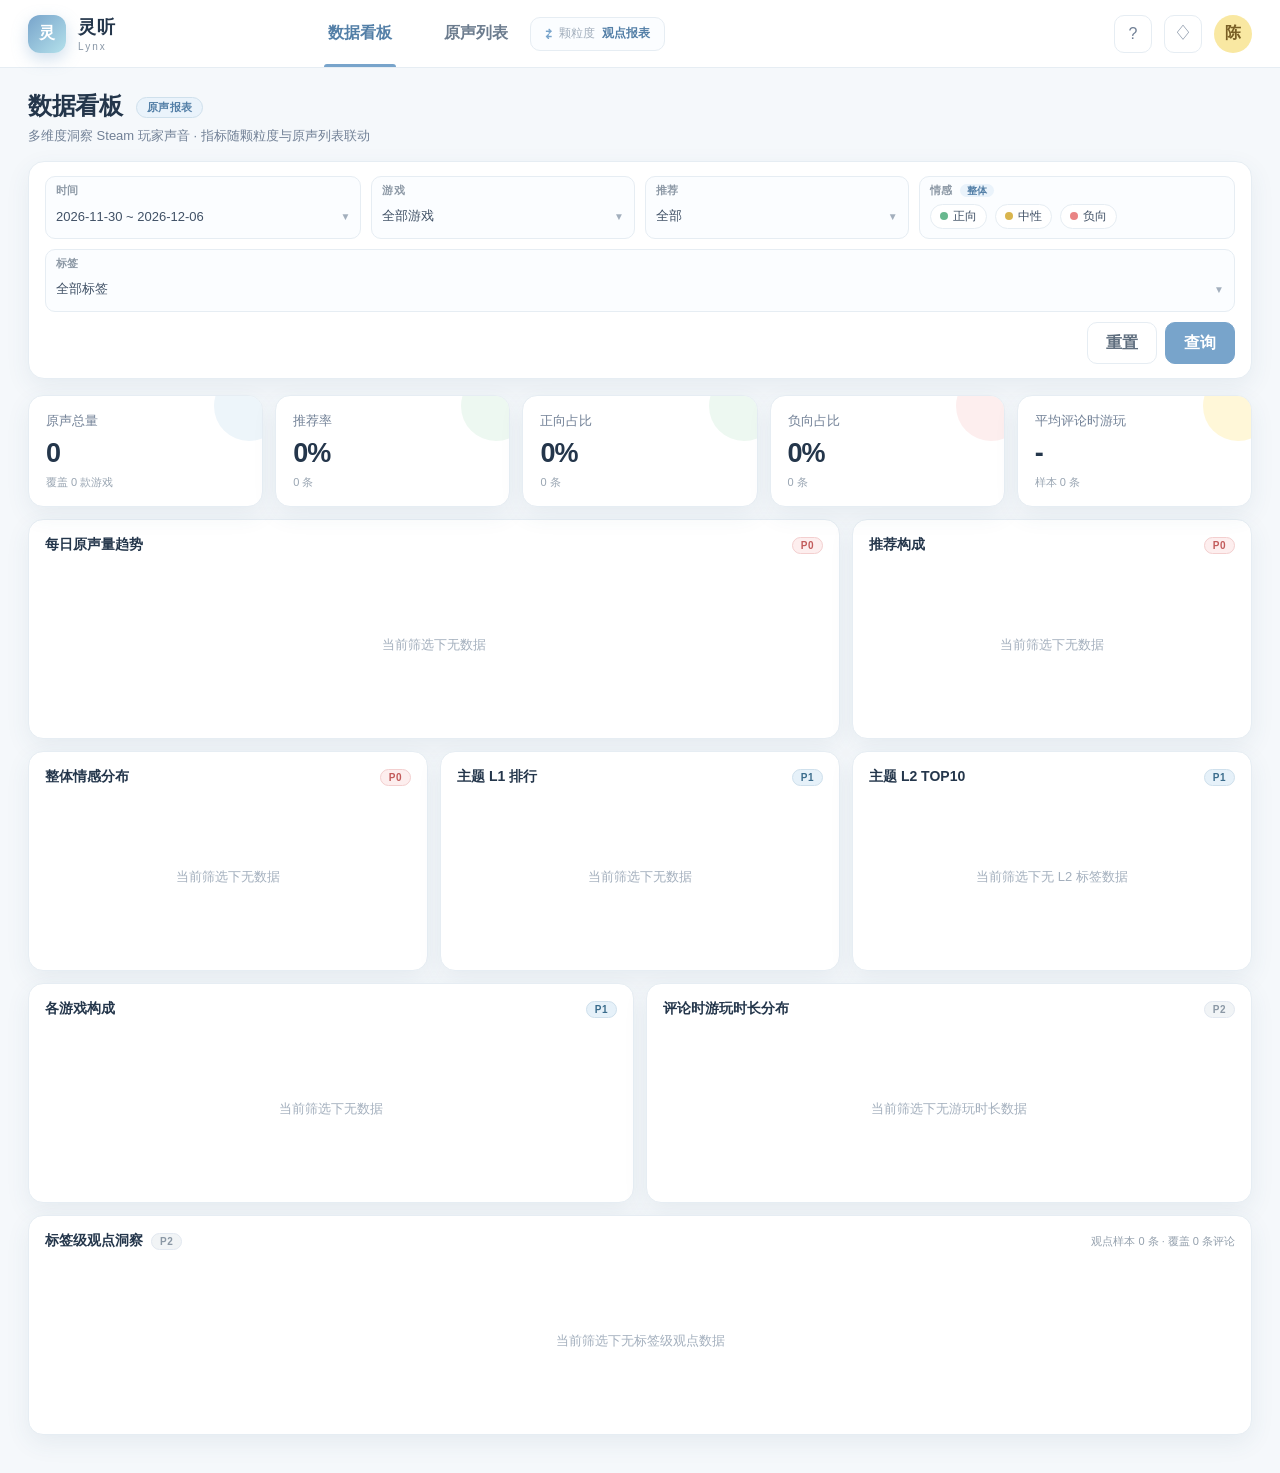
==== commit f71e1db4: "feat(prototype): 仪表盘原型 v2 增强 - 多文件拆分 + 原声列表 + 数据生成 - 抽出 base.css / topbar.html 公共层，dashboard/voices/" ====
--- a/product/prototype/voc-platform-prototype.html
+++ b/product/prototype/voc-platform-prototype.html
@@ -3,66 +3,101 @@
 <head>
 <meta charset="UTF-8">
 <meta name="viewport" content="width=device-width, initial-scale=1.0">
-<title>声镜 VOC 洞察平台 - 高保真原型</title>
+<title>灵听 Lynx · 洞察平台</title>
 <style>
+/* ============================================================
+   灵听 Lynx —— 全局基础样式（布局 / 顶栏 / 通用组件）
+   ============================================================ */
 :root{--primary:#78A4CB;--primary-dark:#537fa7;--sky:#B4E1EB;--blue:#95BDD7;--yellow:#F9E8A2;--ink:#24364b;--muted:#718096;--line:#e6edf3;--bg:#f5f8fb;--white:#fff;--green:#68b88e;--red:#e98484;--orange:#e9aa64;--shadow:0 8px 24px rgba(50,85,118,.08)}
-*{box-sizing:border-box}body{margin:0;font-family:Inter,"PingFang SC","Microsoft YaHei",sans-serif;background:var(--bg);color:var(--ink);min-width:1180px}button,input,select{font:inherit}.app{min-height:100vh}.topbar{height:68px;background:#fff;border-bottom:1px solid var(--line);display:flex;align-items:center;padding:0 28px;position:sticky;top:0;z-index:30}.brand{display:flex;align-items:center;gap:12px;width:270px}.logo{width:38px;height:38px;border-radius:12px;background:linear-gradient(135deg,var(--primary),var(--sky));display:grid;place-items:center;color:#fff;font-weight:800;box-shadow:0 6px 16px rgba(120,164,203,.35)}.brand h1{font-size:18px;margin:0}.brand small{display:block;color:#8795a5;font-size:10px;letter-spacing:1.5px;margin-top:2px}.nav{height:100%;display:flex;gap:8px}.nav-btn{height:100%;padding:0 22px;border:0;background:none;color:#6c7c8e;cursor:pointer;position:relative;font-weight:600}.nav-btn.active{color:var(--primary-dark)}.nav-btn.active:after{content:"";position:absolute;left:18px;right:18px;bottom:0;height:3px;background:var(--primary);border-radius:3px 3px 0 0}.top-actions{margin-left:auto;display:flex;align-items:center;gap:12px}.icon-btn{width:38px;height:38px;border:1px solid var(--line);background:#fff;border-radius:10px;color:#718096;cursor:pointer}.avatar{width:38px;height:38px;border-radius:50%;background:var(--yellow);display:grid;place-items:center;color:#795f25;font-weight:700}.main{padding:22px 28px 38px;max-width:1920px;margin:auto}.page{display:none}.page.active{display:block}.headline{display:flex;align-items:flex-end;justify-content:space-between;margin-bottom:16px}.headline h2{margin:0 0 5px;font-size:24px;letter-spacing:-.5px}.headline p{margin:0;color:var(--muted);font-size:13px}.updated{font-size:12px;color:#8492a4;background:#fff;border:1px solid var(--line);padding:8px 12px;border-radius:9px}.filter-panel{background:#fff;border:1px solid var(--line);box-shadow:var(--shadow);border-radius:16px;padding:14px 16px;margin-bottom:16px}.filters{display:grid;grid-template-columns:1.25fr repeat(4,1fr) auto;gap:10px}.field{height:42px;border:1px solid var(--line);border-radius:10px;background:#fbfdff;display:flex;align-items:center;padding:0 12px;gap:8px;color:#657487;font-size:13px}.field select,.field input{border:0;outline:0;background:transparent;width:100%;color:#405166}.filter-actions{display:flex;gap:8px}.btn{height:42px;border-radius:10px;padding:0 18px;border:1px solid var(--line);background:#fff;color:#5f6e7e;cursor:pointer;font-weight:600}.btn.primary{border-color:var(--primary);background:var(--primary);color:#fff}.btn:hover{transform:translateY(-1px)}.active-tags{margin-top:11px;padding-top:11px;border-top:1px dashed var(--line);display:flex;align-items:center;gap:8px;color:#7d8a99;font-size:12px}.tag{background:#edf5fa;color:#4d7394;border-radius:20px;padding:5px 10px}.metrics{display:grid;grid-template-columns:repeat(5,1fr);gap:12px;margin-bottom:12px}.metric{background:#fff;border:1px solid var(--line);border-radius:15px;padding:16px 17px;box-shadow:var(--shadow);position:relative;overflow:hidden}.metric:before{content:"";position:absolute;width:70px;height:70px;border-radius:50%;right:-22px;top:-25px;background:var(--tint,#edf5fa)}.metric-label{font-size:13px;color:#718096;margin-bottom:8px}.metric-value{font-size:27px;font-weight:750;letter-spacing:-1px}.delta{font-size:11px;margin-left:6px;color:var(--green);font-weight:600}.metric-sub{font-size:11px;color:#99a5b2;margin-top:6px}.dashboard-grid{display:grid;grid-template-columns:1.65fr 1fr 1fr;gap:12px}.card{background:#fff;border:1px solid var(--line);border-radius:15px;padding:16px;box-shadow:var(--shadow);min-width:0}.card-title{display:flex;justify-content:space-between;align-items:center;margin-bottom:13px}.card-title strong{font-size:14px}.card-title span{font-size:11px;color:#94a0ad}.span2{grid-column:span 2}.trend-chart{height:190px;width:100%}.gridline{stroke:#e9eef3;stroke-width:1}.axis{fill:#93a0ae;font-size:10px}.line{fill:none;stroke:var(--primary);stroke-width:3;stroke-linecap:round;stroke-linejoin:round}.area{fill:url(#areaGradient)}.dot{fill:#fff;stroke:var(--primary);stroke-width:2}.legend{display:flex;gap:15px;font-size:11px;color:#7b8998}.legend i{display:inline-block;width:8px;height:8px;border-radius:50%;margin-right:5px}.donut-wrap{display:flex;align-items:center;justify-content:center;gap:18px;height:190px}.donut{width:130px;height:130px;border-radius:50%;background:conic-gradient(var(--primary) 0 48%,var(--sky) 48% 72%,var(--yellow) 72% 89%,#dbe5ed 89%);position:relative}.donut:after{content:"12.8k\A 总反馈";white-space:pre;position:absolute;inset:25px;border-radius:50%;background:#fff;display:grid;place-items:center;text-align:center;font-size:12px;font-weight:700;line-height:1.5}.donut-legend{font-size:11px;color:#6f7e8e;line-height:2.15}.donut-legend b{color:#35485c;margin-left:8px}.bars{height:190px;display:flex;align-items:flex-end;gap:13px;padding:8px 7px 20px;border-bottom:1px solid var(--line)}.bar-col{height:100%;flex:1;display:flex;flex-direction:column;justify-content:flex-end;align-items:center;gap:6px;color:#8996a4;font-size:10px}.bar{width:72%;height:var(--h);min-height:8px;background:linear-gradient(180deg,var(--primary),var(--sky));border-radius:6px 6px 2px 2px;position:relative}.bar:hover{filter:saturate(1.3);transform:scaleX(1.06)}.rank-list{height:190px;display:flex;flex-direction:column;justify-content:space-around}.rank-row{display:grid;grid-template-columns:70px 1fr 38px;gap:9px;align-items:center;font-size:11px}.track{height:8px;background:#eef3f7;border-radius:9px;overflow:hidden}.fill{height:100%;width:var(--w);background:var(--primary);border-radius:9px}.wordcloud{height:190px;position:relative;background:radial-gradient(circle at center,#f8fbfd 0,#fff 68%);overflow:hidden}.wordcloud span{position:absolute;color:var(--primary-dark);font-weight:650;transform:translate(-50%,-50%);white-space:nowrap}.wordcloud span:nth-child(3n){color:#7fb5c2}.wordcloud span:nth-child(4n){color:#bd9e44}.table-card{padding:0;overflow:hidden}.table-toolbar{padding:14px 16px;border-bottom:1px solid var(--line);display:flex;align-items:center;justify-content:space-between}.search{width:340px;height:40px;border:1px solid var(--line);border-radius:10px;padding:0 13px;background:#fbfdff;outline:none}.table-meta{color:#8290a0;font-size:12px}.voc-table{width:100%;border-collapse:collapse}.voc-table th{background:#f7fafc;text-align:left;padding:12px 14px;font-size:11px;color:#7e8b99;font-weight:600}.voc-table td{padding:13px 14px;border-top:1px solid #edf1f4;font-size:12px;vertical-align:middle}.voc-table tr:hover td{background:#fbfdff}.voice{max-width:650px;font-size:13px!important;line-height:1.55;color:#3c4d60}.source{display:flex;align-items:center;gap:8px}.source-icon{width:28px;height:28px;border-radius:8px;background:#edf5fa;display:grid;place-items:center;color:var(--primary-dark);font-size:11px;font-weight:700}.emotion{display:inline-flex;align-items:center;padding:4px 9px;border-radius:14px;font-size:11px;font-weight:600}.emotion.pos{background:#eaf7f0;color:#438763}.emotion.neg{background:#fff0f0;color:#bd6262}.emotion.neu{background:#f1f4f6;color:#6f7c88}.detail-link{color:var(--primary-dark);border:0;background:none;cursor:pointer;font-weight:600}.pagination{padding:13px 16px;border-top:1px solid var(--line);display:flex;justify-content:flex-end;gap:6px}.page-btn{width:32px;height:32px;border:1px solid var(--line);background:#fff;border-radius:8px;color:#6f7c89;cursor:pointer}.page-btn.active{background:var(--primary);color:#fff;border-color:var(--primary)}.drawer-mask{position:fixed;inset:0;background:rgba(32,48,65,.25);z-index:50;display:none}.drawer-mask.open{display:block}.drawer{position:absolute;right:0;top:0;height:100%;width:480px;background:#fff;padding:24px;box-shadow:-15px 0 40px rgba(32,50,68,.14);animation:slide .25s ease}.drawer-head{display:flex;justify-content:space-between;align-items:center;border-bottom:1px solid var(--line);padding-bottom:17px}.drawer-head h3{margin:0}.close{border:0;background:#f2f5f7;width:34px;height:34px;border-radius:9px;cursor:pointer}.quote{margin:22px 0;padding:18px;background:#f4f9fc;border-left:4px solid var(--primary);border-radius:0 12px 12px 0;font-size:15px;line-height:1.8}.detail-grid{display:grid;grid-template-columns:1fr 1fr;gap:12px}.detail-item{background:#f8fafc;padding:12px;border-radius:10px}.detail-item small{display:block;color:#8d99a6;margin-bottom:6px}.detail-item b{font-size:13px}.insight{margin-top:20px}.insight h4{margin:0 0 10px}.insight p{font-size:13px;line-height:1.7;color:#647487}.toast{position:fixed;left:50%;bottom:30px;transform:translate(-50%,20px);background:#2e4358;color:#fff;padding:11px 18px;border-radius:10px;font-size:13px;opacity:0;pointer-events:none;transition:.25s;z-index:70}.toast.show{opacity:1;transform:translate(-50%,0)}@keyframes slide{from{transform:translateX(100%)}to{transform:none}}@media(max-width:1400px){.dashboard-grid{grid-template-columns:1.4fr 1fr}.dashboard-grid .card:last-child{grid-column:span 2}.metrics{grid-template-columns:repeat(5,1fr)}.filters{grid-template-columns:1.2fr repeat(3,1fr) auto}.filters .optional{display:none}}
-</style>
-<style>
-.voice-game{font-size:12px;color:var(--primary-dark);font-weight:600;margin-bottom:4px}
-.voice-text{font-size:14px;line-height:1.55;color:var(--ink);margin-bottom:8px}
-.voice-foot{display:flex;flex-wrap:wrap;align-items:center;gap:6px}
+*{box-sizing:border-box}
+body{margin:0;font-family:Inter,"PingFang SC","Microsoft YaHei",sans-serif;background:var(--bg);color:var(--ink);min-width:1180px}
+button,input,select{font:inherit}
+.app{min-height:100vh}
+
+/* 顶栏 */
+.topbar{height:68px;background:#fff;border-bottom:1px solid var(--line);display:flex;align-items:center;padding:0 28px;position:sticky;top:0;z-index:30}
+.brand{display:flex;align-items:center;gap:12px;width:270px}
+.logo{width:38px;height:38px;border-radius:12px;background:linear-gradient(135deg,var(--primary),var(--sky));display:grid;place-items:center;color:#fff;font-weight:800;box-shadow:0 6px 16px rgba(120,164,203,.35)}
+.brand h1{font-size:18px;margin:0;letter-spacing:1px}
+.brand small{display:block;color:#8795a5;font-size:10px;letter-spacing:2px;margin-top:2px}
+.nav{height:100%;display:flex;gap:8px;margin-left:8px}
+.nav-btn{height:100%;padding:0 22px;border:0;background:none;color:#6c7c8e;cursor:pointer;position:relative;font-weight:600}
+.nav-btn.active{color:var(--primary-dark)}
+.nav-btn.active:after{content:"";position:absolute;left:18px;right:18px;bottom:0;height:3px;background:var(--primary);border-radius:3px 3px 0 0}
+.top-actions{margin-left:auto;display:flex;align-items:center;gap:12px}
+.icon-btn{width:38px;height:38px;border:1px solid var(--line);background:#fff;border-radius:10px;color:#718096;cursor:pointer}
+.avatar{width:38px;height:38px;border-radius:50%;background:var(--yellow);display:grid;place-items:center;color:#795f25;font-weight:700}
+
+/* 主区 */
+.main{padding:22px 28px 38px;max-width:1920px;margin:auto}
+.page{display:none}
+.page.active{display:block}
+.headline{display:flex;align-items:flex-end;justify-content:space-between;margin-bottom:16px}
+.headline h2{margin:0 0 5px;font-size:24px;letter-spacing:-.5px}
+.headline p{margin:0;color:var(--muted);font-size:13px}
+
+/* 筛选器面板 */
+.filter-panel{background:#fff;border:1px solid var(--line);box-shadow:var(--shadow);border-radius:16px;padding:14px 16px;margin-bottom:16px}
+
+/* 按钮 */
+.btn{height:42px;border-radius:10px;padding:0 18px;border:1px solid var(--line);background:#fff;color:#5f6e7e;cursor:pointer;font-weight:600}
+.btn.primary{border-color:var(--primary);background:var(--primary);color:#fff}
+.btn:hover{transform:translateY(-1px)}
+
+/* KPI 指标 */
+.metrics{display:grid;grid-template-columns:repeat(5,1fr);gap:12px;margin-bottom:12px}
+.metric{background:#fff;border:1px solid var(--line);border-radius:15px;padding:16px 17px;box-shadow:var(--shadow);position:relative;overflow:hidden}
+.metric:before{content:"";position:absolute;width:70px;height:70px;border-radius:50%;right:-22px;top:-25px;background:var(--tint,#edf5fa)}
+.metric-label{font-size:13px;color:#718096;margin-bottom:8px}
+.metric-value{font-size:27px;font-weight:750;letter-spacing:-1px}
+.metric-sub{font-size:11px;color:#99a5b2;margin-top:6px}
+
+/* 卡片 */
+.card{background:#fff;border:1px solid var(--line);border-radius:15px;padding:16px;box-shadow:var(--shadow);min-width:0}
+.card-title{display:flex;justify-content:space-between;align-items:center;margin-bottom:13px;gap:8px}
+.card-title strong{font-size:14px}
+.card-title > span:not(.pri){font-size:11px;color:#94a0ad}
+
+/* 徽章（抽屉标记） */
 .badge{display:inline-flex;align-items:center;padding:2px 8px;font-size:11px;border-radius:6px;background:#eef2f7;color:#5a6b80;font-weight:600;letter-spacing:.2px}
 .badge-danger{background:#fdecec;color:#c65555;border:1px solid #f3caca}
 .badge-warn{background:#fff7d8;color:#8a6f1d;border:1px solid #f3e8a8}
-.badge-info{background:#e6f1f9;color:#3a6c8c;border:1px solid #cfe0ec}
 .badge-soft{background:#f3f6fa;color:#647585;border:1px solid #e2e8f0}
-.badge-score{background:#fff;color:#b78a32;border:1px solid #f1deb0}
-.steam-id{font-family:Menlo,Consolas,monospace;font-size:11px;color:#94a0ad;background:#f3f6fa;border:1px solid #e8edf3;border-radius:5px;padding:2px 6px;cursor:help}
-.playtime{font-size:11px;color:#94a0ad}
-.detail-link-inline{margin-left:auto;font-size:11px;padding:4px 10px}
-.muted{color:#c4ccd6;font-size:14px;letter-spacing:1px}
-.muted-ts{display:block;color:#94a0ad;font-size:10px;margin-top:2px}
-.metric-num-cell{display:flex;flex-direction:column;align-items:flex-start;line-height:1.25}
-.metric-num-cell b{font-size:16px;color:var(--ink)}
-.posted-at{font-size:12px;color:#748393;margin-bottom:6px}
-.voc-table-wide{table-layout:fixed}
-.voc-table-wide .voice{padding:14px 12px}
-.detail-grid-extra{margin-top:10px;padding-top:12px;border-top:1px dashed var(--line)}
-.thread{margin-top:18px;background:#f8fafd;border:1px solid var(--line);border-radius:12px;padding:14px}
-.thread-label{font-size:12px;font-weight:700;color:#8492a4;margin-bottom:8px;letter-spacing:.5px}
-.thread-pending,.thread-none{padding:10px 12px;border-radius:8px;background:#fff;border:1px dashed var(--line);color:#8492a4;font-size:13px}
-.thread-pending small,.thread-none small{display:block;color:#a3afbd;margin-top:4px;font-size:11px}
-.thread-reply{background:#fff;border:1px solid #cfe0ec;border-radius:10px;padding:12px 14px;margin-top:4px}
-.reply-head{display:flex;justify-content:space-between;align-items:center;color:#3a6c8c;font-size:12px;margin-bottom:6px}
-.reply-time{color:#94a0ad;font-size:11px}
-.reply-text{font-size:13px;line-height:1.55;color:#3d4a5b}
+
+/* 翻页 */
+.pagination{padding:13px 16px;border-top:1px solid var(--line);display:flex;justify-content:flex-end;gap:6px}
+.page-btn{width:32px;height:32px;border:1px solid var(--line);background:#fff;border-radius:8px;color:#6f7c89;cursor:pointer}
+.page-btn.active{background:var(--primary);color:#fff;border-color:var(--primary)}
+.page-btn:disabled{opacity:.4;cursor:not-allowed}
+
+/* 抽屉关闭按钮 */
+.close{border:0;background:#f2f5f7;width:34px;height:34px;border-radius:9px;cursor:pointer;font-size:16px;color:#718096}
+
+/* 提示 */
+.toast{position:fixed;left:50%;bottom:30px;transform:translate(-50%,20px);background:#2e4358;color:#fff;padding:11px 18px;border-radius:10px;font-size:13px;opacity:0;pointer-events:none;transition:.25s;z-index:70}
+.toast.show{opacity:1;transform:translate(-50%,0)}
+
+@keyframes slide{from{transform:translateX(100%)}to{transform:none}}
+
 </style>
 <style>
 /* ============================================================
-   原声列表 v2 —— 筛选器 / 列表 / 抽屉 样式
-   前缀约定：.v2- / .ms / .tag- / .v- / .d2-
+   灵听 Lynx —— 筛选器 / 列表 / 抽屉 样式
+   前缀约定：.v2- / .ms / .tree / .v- / .d2-
    ============================================================ */
 
 /* ---------- 筛选区 ---------- */
-.v2-filters{display:grid;grid-template-columns:1.35fr 1fr .8fr 1.25fr 1.15fr;gap:10px}
+.v2-filters{display:grid;grid-template-columns:1.2fr 1.1fr .7fr .9fr 1.2fr;gap:10px}
 .v2-block{border:1px solid var(--line);border-radius:10px;background:#fbfdff;padding:6px 10px 8px;min-width:0}
 .v2-block>label{display:block;font-size:11px;color:#8d99a6;font-weight:600;margin-bottom:4px;letter-spacing:.3px}
-.v2-kw-row{display:grid;grid-template-columns:1fr 1fr 1fr auto;gap:10px;margin-top:10px;align-items:end}
-.v2-kw{border:1px solid var(--line);border-radius:10px;background:#fbfdff;padding:6px 10px 8px}
-.v2-kw>label{display:block;font-size:11px;color:#8d99a6;font-weight:600;margin-bottom:4px}
-.v2-kw input{width:100%;border:0;outline:0;background:transparent;color:#405166;font-size:13px;height:26px}
-.v2-date-range{display:flex;align-items:center;gap:6px}
-.v2-date-range input{border:0;outline:0;background:transparent;color:#405166;font-size:13px;width:calc(50% - 8px);height:28px}
-.v2-date-range span{color:#a3afbd;font-size:12px}
-.v2-actions{display:flex;gap:8px}
+.senti-scope{font-size:10px;color:var(--primary-dark);background:#eaf3fb;border-radius:9px;padding:1px 7px;margin-left:4px;font-weight:600}
+.v2-actions-row{display:flex;justify-content:flex-end;gap:8px;margin-top:10px}
 
 /* ---------- 多选下拉（通用组件） ---------- */
 .ms{position:relative}
 .ms-trigger{width:100%;height:28px;border:0;background:transparent;color:#405166;font-size:13px;text-align:left;cursor:pointer;display:flex;align-items:center;justify-content:space-between;gap:6px;padding:0}
 .ms-trigger .ms-label{overflow:hidden;text-overflow:ellipsis;white-space:nowrap}
 .ms-trigger .caret{color:#a3afbd;font-size:10px;flex:none}
-.ms.disabled .ms-trigger{cursor:not-allowed;color:#b6c0cb}
 .ms-pop{position:absolute;top:calc(100% + 8px);left:0;min-width:230px;background:#fff;border:1px solid var(--line);border-radius:12px;box-shadow:0 14px 34px rgba(50,85,118,.16);z-index:60;display:none;padding:6px}
 .ms.open .ms-pop{display:block}
 .ms-list{max-height:260px;overflow-y:auto}
@@ -72,22 +107,48 @@
 .ms-opt em{margin-left:auto;font-style:normal;font-size:11px;color:#a3afbd}
 .ms-foot{border-top:1px solid var(--line);margin-top:4px;padding:6px 9px 2px;display:flex;justify-content:space-between;align-items:center;font-size:11px;color:#8d99a6}
 .ms-clear{border:0;background:none;color:var(--primary-dark);cursor:pointer;font-size:11px;font-weight:600;padding:0}
-
-/* ---------- 情感分段开关 ---------- */
-.seg{display:inline-flex;background:#eef2f7;border-radius:8px;padding:2px;margin-bottom:6px}
-.seg button{border:0;background:transparent;padding:4px 10px;font-size:12px;color:#6f7c8e;border-radius:6px;cursor:pointer;font-weight:600}
-.seg button.on{background:#fff;color:var(--primary-dark);box-shadow:0 2px 6px rgba(50,85,118,.12)}
-.seg-hint{font-size:10px;color:#b08850;margin-top:4px;display:none}
-.seg-hint.show{display:block}
-
-/* ---------- 标签级联面板 ---------- */
-.tag-pop{min-width:640px;padding:8px}
+.ms-search{padding:4px 6px 6px;border-bottom:1px solid var(--line);margin-bottom:4px}
+.ms-search input{width:100%;height:30px;border:1px solid var(--line);border-radius:8px;padding:0 10px;background:#fbfdff;outline:none;font-size:12px;color:#405166}
+.ms-all{display:flex;align-items:center;gap:6px;font-size:12px;color:#405166;cursor:pointer;white-space:nowrap;user-select:none;padding:5px 9px;border-radius:8px}
+.ms-all:hover{background:#f3f8fc}
+.ms-all input{accent-color:var(--primary);margin:0}
+
+/* ---------- 时间范围控件 ---------- */
+.date-pop{min-width:268px;padding:8px}
+.date-quick{display:flex;gap:6px;margin-bottom:8px}
+.date-quick button{flex:1;height:28px;border:1px solid var(--line);background:#fbfdff;border-radius:8px;font-size:12px;color:#405166;cursor:pointer}
+.date-quick button:hover{border-color:var(--primary);color:var(--primary-dark)}
+.date-quick button.on{background:#eaf3fb;border-color:var(--primary);color:var(--primary-dark);font-weight:600}
+.date-custom{display:flex;align-items:center;gap:6px;font-size:11px;color:#8d99a6}
+.date-custom input{flex:1;min-width:0;height:28px;border:1px solid var(--line);border-radius:8px;padding:0 6px;font-size:12px;background:#fff;color:#405166}
+
+/* ---------- 情感炸开 ---------- */
+.senti-flat{display:flex;align-items:center;gap:8px;height:28px}
+.senti-chip{display:inline-flex;align-items:center;gap:5px;font-size:12px;color:#405166;cursor:pointer;padding:3px 9px;border:1px solid var(--line);border-radius:14px;background:#fff;user-select:none;transition:.12s}
+.senti-chip:hover{border-color:var(--primary)}
+.senti-chip input{display:none}
+.senti-chip.on{border-color:var(--primary);background:#eaf3fb;color:var(--primary-dark);font-weight:600}
+.sdot{width:8px;height:8px;border-radius:50%;display:inline-block}
+.sdot.pos{background:var(--green)}
+.sdot.neu{background:#d9b54e}
+.sdot.neg{background:var(--red)}
+
+/* ---------- 标签树状面板 ---------- */
+.tag-tree-pop{min-width:500px;max-width:620px;padding:8px}
 .v2-filters .v2-block:last-child .ms-pop{left:auto;right:0}
-.tag-cols{display:grid;grid-template-columns:1fr 1.1fr 1.2fr;gap:8px}
-.tag-col{border:1px solid var(--line);border-radius:10px;overflow:hidden;display:flex;flex-direction:column}
-.tag-col>header{background:#f7fafc;padding:7px 10px;font-size:11px;font-weight:700;color:#7e8b99;letter-spacing:.5px}
-.tag-col .ms-list{max-height:240px;flex:1}
-.tag-col .ms-opt{font-size:12px;padding:6px 9px}
+.tree-toolbar{display:flex;align-items:center;gap:10px;padding:4px 4px 8px;border-bottom:1px solid var(--line);margin-bottom:4px}
+.tree-search{flex:1;height:30px;border:1px solid var(--line);border-radius:8px;padding:0 10px;background:#fbfdff;outline:none;font-size:12px;color:#405166}
+.tree-list{max-height:300px;overflow-y:auto;padding:2px 2px}
+.tnode-row{display:flex;align-items:center;gap:2px;border-radius:6px;padding:0 2px}
+.tnode-row:hover{background:#f3f8fc}
+.tcaret{width:20px;height:20px;border:0;background:none;color:#a3afbd;cursor:pointer;font-size:10px;transition:transform .15s;flex:none;display:grid;place-items:center}
+.tcaret.open{transform:rotate(90deg);color:var(--primary-dark)}
+.tcaret-sp{width:20px;flex:none}
+.tnode-label{display:flex;align-items:center;gap:7px;font-size:13px;color:#405166;cursor:pointer;padding:3px 4px;border-radius:6px;flex:1;min-width:0;user-select:none}
+.tnode-label input{accent-color:var(--primary);margin:0;flex:none}
+.tnode-label span{overflow:hidden;text-overflow:ellipsis;white-space:nowrap}
+.tnode-label em{margin-left:auto;font-style:normal;font-size:11px;color:#a3afbd;flex:none}
+.tnode-children{margin-left:20px;border-left:1px solid #eef2f6;padding-left:2px}
 .tag-empty{padding:18px 10px;text-align:center;color:#a3afbd;font-size:12px}
 
 /* ---------- 列表区 ---------- */
@@ -117,7 +178,7 @@
 .v-stat small{display:block;font-size:10px;color:#a3afbd;margin-bottom:3px}
 .v-stat b{font-size:15px;font-weight:700;color:#405166}
 .v-stat .nil{color:#c4ccd6;font-weight:400}
-.vempty{padding:56px 0;text-align:center;color:#94a0ad;font-size:14px}
+.vempty{padding:56px 20px;text-align:center;color:#94a0ad;font-size:13px;line-height:1.7}
 
 /* ---------- 悬浮全文提示 ---------- */
 #textTip{position:fixed;z-index:90;max-width:600px;max-height:52vh;overflow-y:auto;background:#fff;border:1px solid var(--line);border-radius:12px;box-shadow:0 18px 44px rgba(32,50,68,.2);padding:16px 18px;font-size:13.5px;line-height:1.75;color:#2f4155;white-space:pre-wrap;word-break:break-word;display:none;pointer-events:none}
@@ -141,25 +202,32 @@
 .op{border:1px solid var(--line);border-radius:10px;padding:10px 12px;margin-bottom:8px}
 .op:last-child{margin-bottom:0}
 .op-head{display:flex;align-items:center;gap:8px;margin-bottom:6px;flex-wrap:wrap}
-.op-path{font-size:11px;color:#7e8b99;font-weight:600;background:#f3f6fa;border-radius:5px;padding:2px 7px}
+.op-path{font-size:11px;color:#7e8b99;font-weight:600;background:#f3f6fa;border-radius:5px;padding:2px 7px;font-family:Menlo,Consolas,monospace}
 .op-quote{font-size:13px;line-height:1.7;color:#4a5b6e;border-left:3px solid var(--sky);padding-left:10px;white-space:pre-wrap;word-break:break-word}
 .d2-senti{display:flex;align-items:center;gap:14px;flex-wrap:wrap}
 .d2-score{font-size:12px;color:#7e8b99}
 .d2-score b{color:#35485c;font-size:14px}
 .d2-badges{display:flex;flex-wrap:wrap;gap:6px}
 
+/* ---------- 颗粒度切换按钮 / 标题标注 ---------- */
+.grain-toggle{display:inline-flex;align-items:center;gap:7px;height:34px;padding:0 14px;border:1px solid var(--line);border-radius:10px;background:#fbfdff;color:#405166;cursor:pointer;font-weight:600;font-size:12px;transition:.12s}
+.grain-toggle:hover{border-color:var(--primary);color:var(--primary-dark)}
+.gt-ico{font-size:14px;color:var(--primary);font-weight:700}
+.gt-cap{color:#a3afbd;font-weight:500}
+.gt-label{color:var(--primary-dark);font-weight:700}
+.grain-badge{display:inline-block;font-size:11px;font-weight:700;color:var(--primary-dark);background:#eaf3fb;border:1px solid #cfe0ec;border-radius:20px;padding:2px 10px;margin-left:8px;vertical-align:middle;letter-spacing:.3px}
+
 /* ---------- 响应式 ---------- */
 @media(max-width:1500px){
-  .v2-filters{grid-template-columns:1.3fr 1fr 1fr 1.2fr}
+  .v2-filters{grid-template-columns:1.2fr 1fr 1fr 1.2fr}
   .v2-filters .v2-block:nth-child(5){grid-column:1/-1}
-  .tag-pop{min-width:560px}
 }
 @media(max-width:1200px){
   .v2-filters{grid-template-columns:1fr 1fr}
-  .v2-kw-row{grid-template-columns:1fr;align-items:stretch}
-  .v2-actions{justify-content:flex-end}
-}
-
+}
+
+</style>
+<style>
 /* ============================================================
    数据看板 v2 —— KPI 与图表样式
    ============================================================ */
@@ -245,6 +313,7 @@
 
 /* ---------- 观点洞察两栏 ---------- */
 .op-wrap{display:grid;grid-template-columns:340px 1fr;gap:24px;min-height:210px}
+.op-wrap.single{grid-template-columns:1fr}
 .op-left{display:flex;flex-direction:column;gap:16px;justify-content:center}
 .op-right{min-width:0}
 .op-right .hbar-row{grid-template-columns:1fr 46px 44px}
@@ -254,57 +323,47 @@
 </head>
 <body>
 <div class="app">
-<header class="topbar"><div class="brand"><div class="logo">声</div><div><h1>声镜 VOC</h1><small>VOICE OF CUSTOMER</small></div></div><nav class="nav"><button class="nav-btn active" data-page="dashboard">数据看板</button><button class="nav-btn" data-page="voices">原声列表</button></nav><div class="top-actions"><button class="icon-btn">?</button><button class="icon-btn">♢</button><div class="avatar">陈</div></div></header>
+<header class="topbar"><div class="brand"><div class="logo">灵</div><div><h1>灵听</h1><small>Lynx</small></div></div><nav class="nav"><button class="nav-btn active" data-page="dashboard">数据看板</button><button class="nav-btn" data-page="voices">原声列表</button></nav><div class="top-actions"><button class="icon-btn">?</button><button class="icon-btn">♢</button><div class="avatar">陈</div></div></header>
 <main class="main">
-<section id="dashboard" class="page active"><div class="headline"><div><h2>数据看板</h2><p>多维度洞察 Steam 玩家声音 · 筛选器与原声列表联动，指标全部基于当前筛选结果实时计算</p></div></div>
+<section id="dashboard" class="page active"><div class="headline"><div><h2>数据看板 <span class="grain-badge" data-grain-label>原声报表</span></h2><p>多维度洞察 Steam 玩家声音 · 指标随颗粒度与原声列表联动</p></div></div>
 <div class="filter-panel" data-page="dashboard">
   <div class="v2-filters">
-    <div class="v2-block"><label>时间</label><div class="v2-date-range"><input type="date" data-date="start"><span>至</span><input type="date" data-date="end"></div></div>
-    <div class="v2-block"><label>游戏</label><div class="ms" data-ms="game"><button class="ms-trigger" type="button"><span class="ms-label">全部游戏</span><span class="caret">▼</span></button><div class="ms-pop"><div class="ms-list"></div><div class="ms-foot"><span class="ms-count"></span><button class="ms-clear" type="button">清空</button></div></div></div></div>
+    <div class="v2-block"><label>时间</label><div class="ms" data-ms="date"><button class="ms-trigger" type="button"><span class="ms-label">近7日</span><span class="caret">▼</span></button><div class="ms-pop date-pop"><div class="date-quick"><button type="button" data-range="7d">近7日</button><button type="button" data-range="30d">近30日</button><button type="button" data-range="all">全部时间</button></div><div class="date-custom"><span>起始</span><input type="date" data-date="start"><span>结束</span><input type="date" data-date="end"></div></div></div></div>
+    <div class="v2-block"><label>游戏</label><div class="ms" data-ms="game"><button class="ms-trigger" type="button"><span class="ms-label">全部游戏</span><span class="caret">▼</span></button><div class="ms-pop"><div class="ms-search"><input type="text" placeholder="搜索游戏..."></div><label class="ms-all"><input type="checkbox" data-all> 全选</label><div class="ms-list"></div><div class="ms-foot"><span class="ms-count"></span><button class="ms-clear" type="button">清空</button></div></div></div></div>
     <div class="v2-block"><label>推荐</label><div class="ms" data-ms="vote"><button class="ms-trigger" type="button"><span class="ms-label">全部</span><span class="caret">▼</span></button><div class="ms-pop"><div class="ms-list"></div><div class="ms-foot"><span class="ms-count"></span><button class="ms-clear" type="button">清空</button></div></div></div></div>
-    <div class="v2-block"><label>情感</label><div class="seg senti-seg"><button type="button" class="on" data-mode="overall">整体情感</button><button type="button" data-mode="tag">标签情感</button></div><div class="ms" data-ms="senti"><button class="ms-trigger" type="button"><span class="ms-label">全部情感</span><span class="caret">▼</span></button><div class="ms-pop"><div class="ms-list"></div><div class="ms-foot"><span class="ms-count"></span><button class="ms-clear" type="button">清空</button></div></div></div><div class="seg-hint">标签情感需先在「标签」中选择标签路径</div></div>
-    <div class="v2-block"><label>标签（L1 ~ L3）</label><div class="ms tag-ms" data-ms="tag"><button class="ms-trigger" type="button"><span class="ms-label">全部标签</span><span class="caret">▼</span></button><div class="ms-pop tag-pop"><div class="tag-cols"><div class="tag-col"><header>一级标签 L1</header><div class="ms-list" data-tag-col="1"></div></div><div class="tag-col"><header>二级标签 L2</header><div class="ms-list" data-tag-col="2"></div></div><div class="tag-col"><header>三级标签 L3</header><div class="ms-list" data-tag-col="3"></div></div></div><div class="ms-foot"><span class="ms-count"></span><button class="ms-clear" type="button">清空</button></div></div></div></div>
+    <div class="v2-block"><label>情感 <small class="senti-scope" data-senti-scope>整体</small></label><div class="senti-flat" data-ms="senti"><label class="senti-chip"><input type="checkbox" value="positive"><i class="sdot pos"></i>正向</label><label class="senti-chip"><input type="checkbox" value="neutral"><i class="sdot neu"></i>中性</label><label class="senti-chip"><input type="checkbox" value="negative"><i class="sdot neg"></i>负向</label></div></div>
+    <div class="v2-block"><label>标签</label><div class="ms tag-ms" data-ms="tag"><button class="ms-trigger" type="button"><span class="ms-label">全部标签</span><span class="caret">▼</span></button><div class="ms-pop tag-pop tag-tree-pop"><div class="tree-toolbar"><input class="tree-search" type="text" placeholder="搜索标签..."><label class="ms-all"><input type="checkbox" data-all> 全选</label></div><div class="tree-list"></div><div class="ms-foot"><span class="ms-count"></span><button class="ms-clear" type="button">清空</button></div></div></div></div>
   </div>
-  <div class="v2-kw-row">
-    <div class="v2-kw"><label>关键词 · 全部包含（与）</label><input data-kw="and" placeholder="多个关键词以逗号分隔"></div>
-    <div class="v2-kw"><label>关键词 · 任一包含（或）</label><input data-kw="or" placeholder="多个关键词以逗号分隔"></div>
-    <div class="v2-kw"><label>关键词 · 不包含（非）</label><input data-kw="not" placeholder="多个关键词以逗号分隔"></div>
-    <div class="v2-actions"><button class="btn" data-act="reset" type="button">重置</button><button class="btn primary" data-act="apply" type="button">查询</button></div>
-  </div>
+  <div class="v2-actions-row"><button class="btn" data-act="reset" type="button">重置</button><button class="btn primary" data-act="apply" type="button">查询</button></div>
 </div>
 <div class="metrics dash-kpis">
-  <div class="metric" style="--tint:#edf5fa"><div class="metric-label">原声总量</div><span class="metric-value" data-kpi="total">-</span><div class="metric-sub" data-kpi="totalSub">筛选范围内全部评论</div></div>
+  <div class="metric" style="--tint:#edf5fa"><div class="metric-label" data-kpi-label-total>原声总量</div><span class="metric-value" data-kpi="total">-</span><div class="metric-sub" data-kpi="totalSub">筛选范围内全部评论</div></div>
   <div class="metric" style="--tint:#edf8f1"><div class="metric-label">推荐率</div><span class="metric-value" data-kpi="rec">-</span><div class="metric-sub" data-kpi="recSub"></div></div>
   <div class="metric" style="--tint:#edf8f1"><div class="metric-label">正向占比</div><span class="metric-value" data-kpi="pos">-</span><div class="metric-sub" data-kpi="posSub"></div></div>
   <div class="metric" style="--tint:#fdeeee"><div class="metric-label">负向占比</div><span class="metric-value" data-kpi="neg">-</span><div class="metric-sub" data-kpi="negSub"></div></div>
-  <div class="metric" style="--tint:#fff7d8"><div class="metric-label">平均评论时游玩</div><span class="metric-value" data-kpi="play">-</span><div class="metric-sub" data-kpi="playSub"></div></div>
+  <div class="metric" style="--tint:#fff7d8"><div class="metric-label" data-kpi-label-play>平均评论时游玩</div><span class="metric-value" data-kpi="play">-</span><div class="metric-sub" data-kpi="playSub"></div></div>
 </div>
 <div class="dash-grid">
-  <div class="card dcard sp8"><div class="card-title"><strong>每日原声量趋势</strong><span class="pri p0">P0</span></div><div class="dbody" id="dTrend"></div></div>
+  <div class="card dcard sp8"><div class="card-title"><strong data-kpi-label-trend>每日原声量趋势</strong><span class="pri p0">P0</span></div><div class="dbody" id="dTrend"></div></div>
   <div class="card dcard sp4"><div class="card-title"><strong>推荐构成</strong><span class="pri p0">P0</span></div><div class="dbody" id="dRec"></div></div>
-  <div class="card dcard sp4"><div class="card-title"><strong>整体情感分布</strong><span class="pri p0">P0</span></div><div class="dbody" id="dSenti"></div></div>
+  <div class="card dcard sp4"><div class="card-title"><strong data-kpi-label-senti>整体情感分布</strong><span class="pri p0">P0</span></div><div class="dbody" id="dSenti"></div></div>
   <div class="card dcard sp4"><div class="card-title"><strong>主题 L1 排行</strong><span class="pri p1">P1</span></div><div class="dbody" id="dL1"></div></div>
   <div class="card dcard sp4"><div class="card-title"><strong>主题 L2 TOP10</strong><span class="pri p1">P1</span></div><div class="dbody" id="dL2"></div></div>
-  <div class="card dcard sp6"><div class="card-title"><strong>各游戏原声构成</strong><span class="pri p1">P1</span></div><div class="dbody" id="dGame"></div></div>
-  <div class="card dcard sp6"><div class="card-title"><strong>评论时游玩时长分布</strong><span class="pri p2">P2</span></div><div class="dbody" id="dPlay"></div></div>
-  <div class="card dcard sp12"><div class="card-title"><strong>标签级观点洞察</strong><span class="pri p2">P2</span><span style="margin-left:auto;font-size:11px;color:#94a0ad" id="dOpMeta"></span></div><div class="dbody op-wrap" id="dOps"></div></div>
+  <div class="card dcard sp6"><div class="card-title"><strong>各游戏构成</strong><span class="pri p1">P1</span></div><div class="dbody" id="dGame"></div></div>
+  <div class="card dcard sp6"><div class="card-title"><strong data-kpi-label-playdist>评论时游玩时长分布</strong><span class="pri p2">P2</span></div><div class="dbody" id="dPlay"></div></div>
+  <div class="card dcard sp12"><div class="card-title"><strong data-kpi-label-op>标签级观点洞察</strong><span class="pri p2">P2</span><span style="margin-left:auto;font-size:11px;color:#94a0ad" id="dOpMeta"></span></div><div class="dbody op-wrap" id="dOps"></div></div>
 </div>
 </section>
-<section id="voices" class="page"><div class="headline"><div><h2>原声列表</h2><p>逐条查看 Steam 玩家评论原声与 AI 分析结果</p></div></div>
+<section id="voices" class="page"><div class="headline"><div><h2>原声列表 <span class="grain-badge" data-grain-label>原声报表</span></h2><p>逐条查看 Steam 玩家评论原声与 AI 分析结果</p></div></div>
 <div class="filter-panel" data-page="voices">
   <div class="v2-filters">
-    <div class="v2-block"><label>时间</label><div class="v2-date-range"><input type="date" data-date="start"><span>至</span><input type="date" data-date="end"></div></div>
-    <div class="v2-block"><label>游戏</label><div class="ms" data-ms="game"><button class="ms-trigger" type="button"><span class="ms-label">全部游戏</span><span class="caret">▼</span></button><div class="ms-pop"><div class="ms-list"></div><div class="ms-foot"><span class="ms-count"></span><button class="ms-clear" type="button">清空</button></div></div></div></div>
+    <div class="v2-block"><label>时间</label><div class="ms" data-ms="date"><button class="ms-trigger" type="button"><span class="ms-label">近7日</span><span class="caret">▼</span></button><div class="ms-pop date-pop"><div class="date-quick"><button type="button" data-range="7d">近7日</button><button type="button" data-range="30d">近30日</button><button type="button" data-range="all">全部时间</button></div><div class="date-custom"><span>起始</span><input type="date" data-date="start"><span>结束</span><input type="date" data-date="end"></div></div></div></div>
+    <div class="v2-block"><label>游戏</label><div class="ms" data-ms="game"><button class="ms-trigger" type="button"><span class="ms-label">全部游戏</span><span class="caret">▼</span></button><div class="ms-pop"><div class="ms-search"><input type="text" placeholder="搜索游戏..."></div><label class="ms-all"><input type="checkbox" data-all> 全选</label><div class="ms-list"></div><div class="ms-foot"><span class="ms-count"></span><button class="ms-clear" type="button">清空</button></div></div></div></div>
     <div class="v2-block"><label>推荐</label><div class="ms" data-ms="vote"><button class="ms-trigger" type="button"><span class="ms-label">全部</span><span class="caret">▼</span></button><div class="ms-pop"><div class="ms-list"></div><div class="ms-foot"><span class="ms-count"></span><button class="ms-clear" type="button">清空</button></div></div></div></div>
-    <div class="v2-block"><label>情感</label><div class="seg senti-seg"><button type="button" class="on" data-mode="overall">整体情感</button><button type="button" data-mode="tag">标签情感</button></div><div class="ms" data-ms="senti"><button class="ms-trigger" type="button"><span class="ms-label">全部情感</span><span class="caret">▼</span></button><div class="ms-pop"><div class="ms-list"></div><div class="ms-foot"><span class="ms-count"></span><button class="ms-clear" type="button">清空</button></div></div></div><div class="seg-hint">标签情感需先在「标签」中选择标签路径</div></div>
-    <div class="v2-block"><label>标签（L1 ~ L3）</label><div class="ms tag-ms" data-ms="tag"><button class="ms-trigger" type="button"><span class="ms-label">全部标签</span><span class="caret">▼</span></button><div class="ms-pop tag-pop"><div class="tag-cols"><div class="tag-col"><header>一级标签 L1</header><div class="ms-list" data-tag-col="1"></div></div><div class="tag-col"><header>二级标签 L2</header><div class="ms-list" data-tag-col="2"></div></div><div class="tag-col"><header>三级标签 L3</header><div class="ms-list" data-tag-col="3"></div></div></div><div class="ms-foot"><span class="ms-count"></span><button class="ms-clear" type="button">清空</button></div></div></div></div>
+    <div class="v2-block"><label>情感 <small class="senti-scope" data-senti-scope>整体</small></label><div class="senti-flat" data-ms="senti"><label class="senti-chip"><input type="checkbox" value="positive"><i class="sdot pos"></i>正向</label><label class="senti-chip"><input type="checkbox" value="neutral"><i class="sdot neu"></i>中性</label><label class="senti-chip"><input type="checkbox" value="negative"><i class="sdot neg"></i>负向</label></div></div>
+    <div class="v2-block"><label>标签</label><div class="ms tag-ms" data-ms="tag"><button class="ms-trigger" type="button"><span class="ms-label">全部标签</span><span class="caret">▼</span></button><div class="ms-pop tag-pop tag-tree-pop"><div class="tree-toolbar"><input class="tree-search" type="text" placeholder="搜索标签..."><label class="ms-all"><input type="checkbox" data-all> 全选</label></div><div class="tree-list"></div><div class="ms-foot"><span class="ms-count"></span><button class="ms-clear" type="button">清空</button></div></div></div></div>
   </div>
-  <div class="v2-kw-row">
-    <div class="v2-kw"><label>关键词 · 全部包含（与）</label><input data-kw="and" placeholder="多个关键词以逗号分隔"></div>
-    <div class="v2-kw"><label>关键词 · 任一包含（或）</label><input data-kw="or" placeholder="多个关键词以逗号分隔"></div>
-    <div class="v2-kw"><label>关键词 · 不包含（非）</label><input data-kw="not" placeholder="多个关键词以逗号分隔"></div>
-    <div class="v2-actions"><button class="btn" data-act="reset" type="button">重置</button><button class="btn" id="vExport" type="button">导出</button><button class="btn primary" data-act="apply" type="button">查询</button></div>
-  </div>
+  <div class="v2-actions-row"><button class="btn" data-act="reset" type="button">重置</button><button class="btn" id="vExport" type="button">导出</button><button class="btn primary" data-act="apply" type="button">查询</button></div>
 </div>
 <div class="card vlist-card">
   <div class="vlist-head"><span class="table-meta" id="vMeta"></span></div>
@@ -316,22 +375,25 @@
 <div class="d2-mask" id="d2Mask"><aside class="d2">
 <div class="d2-head"><div><h3 id="d2Game"></h3><div class="d2-meta" id="d2Meta"></div></div><button class="close" id="d2Close" type="button">×</button></div>
 <div class="d2-body">
-  <div class="d2-sec"><header>评论原声</header><p class="d2-quote" id="d2Quote"></p></div>
-  <div class="d2-sec"><header>情感分析 · 整体</header><div class="d2-senti" id="d2Senti"></div></div>
+  <div class="d2-sec" id="d2OpMain" style="display:none"><header>观点标签 · 情感</header><div class="d2-senti" id="d2OpPath"></div></div>
+  <div class="d2-sec"><header id="d2QuoteHeader">评论原声</header><p class="d2-quote" id="d2Quote"></p></div>
+  <div class="d2-sec" id="d2ContentSec" style="display:none"><header>所属评论原声</header><p class="d2-quote" id="d2Content"></p></div>
+  <div class="d2-sec"><header id="d2SentiHeader">情感分析 · 整体</header><div class="d2-senti" id="d2Senti"></div></div>
   <div class="d2-sec"><header>主题标签</header><div class="d2-chips" id="d2Tags"></div></div>
   <div class="d2-sec" id="d2OpSec"><header>观点明细 · 标签级情感</header><div id="d2Ops"></div></div>
   <div class="d2-sec"><header>游玩与互动</header><div class="d2-grid" id="d2Stats"></div></div>
   <div class="d2-sec"><header>来源信息</header><div class="d2-grid" id="d2Src"></div><div class="d2-badges" id="d2Badges" style="margin-top:10px"></div></div>
-  <div class="d2-sec"><header>开发者回复</header><div id="d2Dev" style="font-size:13px;color:#6f7c8e">-</div></div>
 </div>
 </aside></div>
-<div id="textTip"></div><div class="toast" id="toast">筛选条件已应用，数据已刷新</div>
+<div id="textTip"></div>
+<div class="toast" id="toast">筛选条件已应用，数据已刷新</div>
 <script>
-/* 声镜 VOC 原型 —— 全页面脚本 v3
-   共享筛选器（数据看板 / 原声列表 双页联动）+ 原声列表 + 详情抽屉 + 导出
+/* 灵听 Lynx 原型 —— 全页面脚本 v4
+   共享筛选器（数据看板 / 原声列表 双页联动）+ 全局颗粒度切换（原声/观点）
    注：dashboard.js 由构建脚本拼接在本文件末尾（同一 <script> 作用域） */
-const DATA = {"games":[{"appid":"578080","name":"PUBG: BATTLEGROUNDS","count":568},{"appid":"730","name":"Counter-Strike 2","count":459},{"appid":"2358720","name":"黑神话：悟空","count":240},{"appid":"1172470","name":"Apex Legends™","count":227},{"appid":"1222140","name":"底特律：化身为人","count":157},{"appid":"292030","name":"巫师 3：狂猎","count":112},{"appid":"570","name":"Dota 2","count":103},{"appid":"289070","name":"Sid Meier’s Civilization® VI","count":98},{"appid":"1903340","name":"光与影：33号远征队","count":66},{"appid":"753640","name":"Outer Wilds","count":37}],"tags":[{"name":"玩法与内容","count":631,"children":[{"name":"玩法机制","count":346,"children":[{"name":"核心玩法","count":49},{"name":"战斗系统","count":1},{"name":"技能系统","count":1},{"name":"动作系统","count":1},{"name":"游戏系统","count":0},{"name":"机制规则","count":4}]},{"name":"平衡性","count":49,"children":[{"name":"数值平衡","count":0},{"name":"职业平衡","count":0},{"name":"角色强度","count":0},{"name":"版本调整","count":0},{"name":"克制关系","count":1}]},{"name":"内容量","count":76,"children":[{"name":"流程长度","count":0},{"name":"游戏时长","count":5},{"name":"关卡数量","count":0},{"name":"支线内容","count":0},{"name":"通关后内容","count":0},{"name":"内容规模","count":0}]},{"name":"重复可玩性","count":186,"children":[{"name":"多周目","count":0},{"name":"随机要素","count":0},{"name":"刷宝","count":0},{"name":"重玩价值","count":0}]},{"name":"关卡与地图","count":32,"children":[{"name":"关卡设计","count":0},{"name":"地图探索","count":1},{"name":"解谜","count":0},{"name":"开放世界","count":0},{"name":"区域布局","count":1}]},{"name":"难度设计","count":78,"children":[{"name":"难度曲线","count":6},{"name":"难度选项","count":1},{"name":"挑战性","count":0},{"name":"上手门槛","count":0}]}]},{"name":"叙事与表现","count":134,"children":[{"name":"剧情叙事","count":110,"children":[{"name":"主线","count":7},{"name":"支线","count":0},{"name":"结局","count":1},{"name":"情节结构","count":0},{"name":"叙事节奏","count":1},{"name":"剧情篇幅","count":0}]},{"name":"角色与世界观","count":64,"children":[{"name":"角色塑造","count":0},{"name":"人物刻画","count":0},{"name":"背景设定","count":2},{"name":"题材来源","count":1},{"name":"文化内涵","count":0},{"name":"原创设定","count":0}]},{"name":"画面视觉","count":45,"children":[{"name":"画质","count":2},{"name":"美术风格","count":1},{"name":"建模","count":1},{"name":"特效","count":0},{"name":"光影","count":1},{"name":"动画演出","count":0},{"name":"场景设计","count":0}]},{"name":"音乐音效","count":15,"children":[{"name":"BGM","count":2},{"name":"配乐","count":0},{"name":"音效","count":1},{"name":"主题曲","count":0},{"name":"片尾曲","count":0}]},{"name":"本地化与配音","count":7,"children":[{"name":"中文配音","count":0},{"name":"翻译质量","count":0},{"name":"字幕","count":0},{"name":"本地化","count":0}]}]},{"name":"操作与交互","count":11,"children":[{"name":"操作手感","count":9,"children":[{"name":"打击感","count":0},{"name":"按键响应","count":0},{"name":"移动控制","count":0},{"name":"连招流畅度","count":1}]},{"name":"操控与兼容","count":1,"children":[{"name":"手柄支持","count":0},{"name":"键鼠","count":0},{"name":"自定义按键","count":0},{"name":"触屏","count":0},{"name":"辅助功能","count":0}]},{"name":"界面与引导","count":6,"children":[{"name":"UI","count":0},{"name":"HUD","count":0},{"name":"菜单","count":0},{"name":"新手引导","count":0},{"name":"地图导航","count":0}]}]},{"name":"技术与性能","count":112,"children":[{"name":"帧数与流畅度","count":16,"children":[{"name":"帧数","count":2},{"name":"掉帧","count":0},{"name":"卡顿","count":6},{"name":"加载时间","count":0}]},{"name":"稳定性与缺陷","count":50,"children":[{"name":"闪退","count":1},{"name":"崩溃","count":0},{"name":"Bug","count":0},{"name":"存档","count":0}]},{"name":"硬件与优化","count":23,"children":[{"name":"配置要求","count":0},{"name":"显卡适配","count":0},{"name":"画质设置","count":0},{"name":"渲染优化","count":0},{"name":"DLSS","count":0},{"name":"FSR","count":0}]},{"name":"联机与网络","count":47,"children":[{"name":"服务器","count":1},{"name":"延迟","count":0},{"name":"丢包","count":0},{"name":"匹配","count":5},{"name":"加速器","count":0}]},{"name":"平台功能","count":2,"children":[{"name":"云存档","count":0},{"name":"成就","count":0},{"name":"跨平台","count":0},{"name":"家庭共享","count":0}]}]},{"name":"商业与发行","count":77,"children":[{"name":"价格与价值","count":12,"children":[{"name":"定价","count":0},{"name":"折扣","count":1},{"name":"史低","count":0},{"name":"性价比","count":0}]},{"name":"付费与内购","count":15,"children":[{"name":"DLC","count":0},{"name":"抽卡","count":0},{"name":"战令","count":0},{"name":"季票","count":0}]},{"name":"发行与更新","count":22,"children":[{"name":"抢先体验","count":0},{"name":"更新频率","count":0},{"name":"版本","count":0},{"name":"停更","count":0},{"name":"跳票","count":0}]},{"name":"客服与售后","count":37,"children":[{"name":"客服响应","count":0},{"name":"退款","count":0},{"name":"封禁申诉","count":0},{"name":"账号","count":0}]}]},{"name":"社区与生态","count":158,"children":[{"name":"多人环境","count":154,"children":[{"name":"外挂","count":9},{"name":"匹配质量","count":0},{"name":"队友","count":2},{"name":"玩家氛围","count":6},{"name":"举报","count":1}]},{"name":"社区与UGC","count":3,"children":[{"name":"创意工坊","count":0},{"name":"Mod","count":0},{"name":"玩家社区","count":0},{"name":"活动","count":1},{"name":"赛事","count":0}]},{"name":"社交功能","count":5,"children":[{"name":"好友","count":0},{"name":"组队","count":0},{"name":"公会","count":0},{"name":"语音","count":0}]}]},{"name":"其他","count":944,"children":[{"name":"整体评价","count":0,"children":[{"name":"整体评价","count":141}]},{"name":"整活/梗","count":0,"children":[{"name":"整活/梗","count":0}]}]}],"voices":[{"id":2050,"appid":"578080","game":"PUBG: BATTLEGROUNDS","content":"喜欢","author":"76561198863720918","rating":1,"language":"schinese","posted_at":"2026-08-04 23:55:20.000000","sentiment":"positive","sentiment_score":0.8,"sentiment_confidence":0.6,"topic":"其他","sub_topics":[],"likes":null,"replies":null,"likes_refreshed_at":null,"playtime_at_review":3293,"playtime_forever":3321,"refunded":false,"early_access":false,"steam_deck":false,"received_for_free":false,"weighted_vote_score":0.5,"source_id":"232051641","opinions":[]},{"id":2051,"appid":"578080","game":"PUBG: BATTLEGROUNDS","content":"非常喜欢","author":"76561199738116074","rating":1,"language":"schinese","posted_at":"2026-08-04 23:42:23.000000","sentiment":"positive","sentiment_score":0.8,"sentiment_confidence":0.6,"topic":"其他","sub_topics":[],"likes":null,"replies":null,"likes_refreshed_at":null,"playtime_at_review":21624,"playtime_forever":21653,"refunded":false,"early_access":false,"steam_deck":false,"received_for_free":false,"weighted_vote_score":0.5,"source_id":"232050815","opinions":[]},{"id":2052,"appid":"578080","game":"PUBG: BATTLEGROUNDS","content":"和v吧","author":"76561198783494458","rating":1,"language":"schinese","posted_at":"2026-08-04 23:40:19.000000","sentiment":"neutral","sentiment_score":0.0,"sentiment_confidence":0.9,"topic":"其他","sub_topics":[],"likes":null,"replies":null,"likes_refreshed_at":null,"playtime_at_review":13656,"playtime_forever":13656,"refunded":false,"early_access":false,"steam_deck":false,"received_for_free":false,"weighted_vote_score":0.5,"source_id":"232050676","opinions":[]},{"id":2053,"appid":"578080","game":"PUBG: BATTLEGROUNDS","content":"挂太多","author":"76561198825087900","rating":0,"language":"schinese","posted_at":"2026-08-04 23:28:39.000000","sentiment":"negative","sentiment_score":-0.8,"sentiment_confidence":0.9,"topic":"社区与生态","sub_topics":["多人环境"],"likes":null,"replies":null,"likes_refreshed_at":null,"playtime_at_review":108306,"playtime_forever":108336,"refunded":false,"early_access":false,"steam_deck":false,"received_for_free":false,"weighted_vote_score":0.5,"source_id":"232049905","opinions":[]},{"id":2054,"appid":"578080","game":"PUBG: BATTLEGROUNDS","content":"非常好玩的一款游戏","author":"76561198735943632","rating":1,"language":"schinese","posted_at":"2026-08-04 23:24:53.000000","sentiment":"positive","sentiment_score":0.8,"sentiment_confidence":0.9,"topic":"玩法与内容","sub_topics":["玩法机制"],"likes":null,"replies":null,"likes_refreshed_at":null,"playtime_at_review":12227,"playtime_forever":12230,"refunded":false,"early_access":false,"steam_deck":false,"received_for_free":false,"weighted_vote_score":0.5,"source_id":"232049644","opinions":[]},{"id":2055,"appid":"578080","game":"PUBG: BATTLEGROUNDS","content":"服务器一坨屎","author":"76561199192377037","rating":0,"language":"schinese","posted_at":"2026-08-04 23:15:53.000000","sentiment":"negative","sentiment_score":-0.9,"sentiment_confidence":0.95,"topic":"技术与性能","sub_topics":["联机与网络"],"likes":null,"replies":null,"likes_refreshed_at":null,"playtime_at_review":656,"playtime_forever":673,"refunded":false,"early_access":false,"steam_deck":false,"received_for_free":false,"weighted_vote_score":0.5,"source_id":"232049030","opinions":[]},{"id":2056,"appid":"578080","game":"PUBG: BATTLEGROUNDS","content":"haowan","author":"76561199211653851","rating":1,"language":"schinese","posted_at":"2026-08-04 23:15:12.000000","sentiment":"positive","sentiment_score":0.8,"sentiment_confidence":0.6,"topic":"其他","sub_topics":[],"likes":null,"replies":null,"likes_refreshed_at":null,"playtime_at_review":1833,"playtime_forever":1833,"refunded":false,"early_access":false,"steam_deck":false,"received_for_free":false,"weighted_vote_score":0.5,"source_id":"232048981","opinions":[]},{"id":2057,"appid":"578080","game":"PUBG: BATTLEGROUNDS","content":"老他妈加载掉线真垃圾这游戏","author":"76561198355435703","rating":0,"language":"schinese","posted_at":"2026-08-04 23:07:42.000000","sentiment":"negative","sentiment_score":-0.9,"sentiment_confidence":0.9,"topic":"技术与性能","sub_topics":["联机与网络","稳定性与缺陷"],"likes":null,"replies":null,"likes_refreshed_at":null,"playtime_at_review":8196,"playtime_forever":8256,"refunded":false,"early_access":false,"steam_deck":false,"received_for_free":false,"weighted_vote_score":0.5,"source_id":"232048484","opinions":[]},{"id":2058,"appid":"578080","game":"PUBG: BATTLEGROUNDS","content":"垃圾游戏天天掉线","author":"76561199727811708","rating":0,"language":"schinese","posted_at":"2026-08-04 23:04:38.000000","sentiment":"negative","sentiment_score":-0.8,"sentiment_confidence":0.9,"topic":"技术与性能","sub_topics":["联机与网络"],"likes":null,"replies":null,"likes_refreshed_at":null,"playtime_at_review":5763,"playtime_forever":5818,"refunded":false,"early_access":false,"steam_deck":false,"received_for_free":false,"weighted_vote_score":0.5,"source_id":"232048299","opinions":[]},{"id":2059,"appid":"578080","game":"PUBG: BATTLEGROUNDS","content":"跳伞游戏平均五分钟一把，嫂子待我很好","author":"76561198850256666","rating":1,"language":"schinese","posted_at":"2026-08-04 23:04:00.000000","sentiment":"neutral","sentiment_score":0.0,"sentiment_confidence":0.6,"topic":"其他","sub_topics":[],"likes":null,"replies":null,"likes_refreshed_at":null,"playtime_at_review":45135,"playtime_forever":45135,"refunded":false,"early_access":false,"steam_deck":false,"received_for_free":false,"weighted_vote_score":0.5,"source_id":"232048265","opinions":[]},{"id":1231,"appid":"753640","game":"Outer Wilds","content":"神中神,在我心里永远都是独一份的存在","author":"76561198433511395","rating":1,"language":"schinese","posted_at":"2026-08-04 22:53:15.000000","sentiment":"positive","sentiment_score":0.9,"sentiment_confidence":0.8,"topic":"其他","sub_topics":[],"likes":null,"replies":null,"likes_refreshed_at":null,"playtime_at_review":2818,"playtime_forever":2818,"refunded":false,"early_access":false,"steam_deck":false,"received_for_free":false,"weighted_vote_score":0.5,"source_id":"232047557","opinions":[]},{"id":2060,"appid":"578080","game":"PUBG: BATTLEGROUNDS","content":"haowan","author":"76561199548409260","rating":1,"language":"schinese","posted_at":"2026-08-04 22:51:54.000000","sentiment":"positive","sentiment_score":0.8,"sentiment_confidence":0.6,"topic":"其他","sub_topics":[],"likes":null,"replies":null,"likes_refreshed_at":null,"playtime_at_review":89083,"playtime_forever":89143,"refunded":false,"early_access":false,"steam_deck":false,"received_for_free":false,"weighted_vote_score":0.5,"source_id":"232047454","opinions":[]},{"id":1237,"appid":"570","game":"Dota 2","content":"很好","author":"76561198086246020","rating":1,"language":"schinese","posted_at":"2026-08-04 22:42:00.000000","sentiment":"neutral","sentiment_score":0.0,"sentiment_confidence":0.2,"topic":"其他","sub_topics":[],"likes":null,"replies":null,"likes_refreshed_at":null,"playtime_at_review":25042,"playtime_forever":25058,"refunded":false,"early_access":false,"steam_deck":false,"received_for_free":false,"weighted_vote_score":0.5,"source_id":"232046800","opinions":[]},{"id":2061,"appid":"578080","game":"PUBG: BATTLEGROUNDS","content":"可玩性高","author":"76561198704837963","rating":1,"language":"schinese","posted_at":"2026-08-04 22:38:29.000000","sentiment":"positive","sentiment_score":0.8,"sentiment_confidence":0.9,"topic":"玩法与内容","sub_topics":["重复可玩性"],"likes":null,"replies":null,"likes_refreshed_at":null,"playtime_at_review":12668,"playtime_forever":12760,"refunded":false,"early_access":false,"steam_deck":false,"received_for_free":false,"weighted_vote_score":0.5,"source_id":"232046567","opinions":[]},{"id":2062,"appid":"578080","game":"PUBG: BATTLEGROUNDS","content":"this is a very goog game","author":"76561199750356485","rating":1,"language":"schinese","posted_at":"2026-08-04 22:33:15.000000","sentiment":"positive","sentiment_score":0.8,"sentiment_confidence":0.9,"topic":"其他","sub_topics":[],"likes":null,"replies":null,"likes_refreshed_at":null,"playtime_at_review":512,"playtime_forever":530,"refunded":false,"early_access":false,"steam_deck":false,"received_for_free":false,"weighted_vote_score":0.5,"source_id":"232046229","opinions":[]},{"id":2063,"appid":"578080","game":"PUBG: BATTLEGROUNDS","content":"👍","author":"76561199621157451","rating":1,"language":"schinese","posted_at":"2026-08-04 22:30:08.000000","sentiment":"neutral","sentiment_score":0.0,"sentiment_confidence":0.1,"topic":"其他","sub_topics":[],"likes":null,"replies":null,"likes_refreshed_at":null,"playtime_at_review":23172,"playtime_forever":23181,"refunded":false,"early_access":false,"steam_deck":false,"received_for_free":false,"weighted_vote_score":0.5,"source_id":"232046042","opinions":[]},{"id":2064,"appid":"578080","game":"PUBG: BATTLEGROUNDS","content":"太坑钱了  抽奖机制不要太辣鸡","author":"76561198845269897","rating":0,"language":"schinese","posted_at":"2026-08-04 22:21:50.000000","sentiment":"negative","sentiment_score":-0.8,"sentiment_confidence":0.9,"topic":"商业与发行","sub_topics":["付费与内购"],"likes":null,"replies":null,"likes_refreshed_at":null,"playtime_at_review":37451,"playtime_forever":37501,"refunded":false,"early_access":false,"steam_deck":false,"received_for_free":false,"weighted_vote_score":0.5,"source_id":"232045494","opinions":[]},{"id":2065,"appid":"578080","game":"PUBG: BATTLEGROUNDS","content":"好玩","author":"76561199637917723","rating":1,"language":"schinese","posted_at":"2026-08-04 22:21:23.000000","sentiment":"positive","sentiment_score":0.8,"sentiment_confidence":0.6,"topic":"玩法与内容","sub_topics":["玩法机制"],"likes":null,"replies":null,"likes_refreshed_at":null,"playtime_at_review":661,"playtime_forever":746,"refunded":false,"early_access":false,"steam_deck":false,"received_for_free":false,"weighted_vote_score":"0.508196711540222168","source_id":"232045460","opinions":[]},{"id":840,"appid":"730","game":"Counter-Strike 2","content":"这款游戏值得我喜欢","author":"76561199842974691","rating":1,"language":"schinese","posted_at":"2026-08-04 22:19:36.000000","sentiment":"positive","sentiment_score":0.8,"sentiment_confidence":0.9,"topic":"其他","sub_topics":[],"likes":null,"replies":null,"likes_refreshed_at":null,"playtime_at_review":11476,"playtime_forever":11476,"refunded":false,"early_access":false,"steam_deck":false,"received_for_free":false,"weighted_vote_score":0.5,"source_id":"232045324","opinions":[]},{"id":841,"appid":"730","game":"Counter-Strike 2","content":".","author":"76561199699602429","rating":1,"language":"schinese","posted_at":"2026-08-04 22:18:55.000000","sentiment":"neutral","sentiment_score":0.0,"sentiment_confidence":0.0,"topic":"其他","sub_topics":[],"likes":null,"replies":null,"likes_refreshed_at":null,"playtime_at_review":2120,"playtime_forever":2120,"refunded":false,"early_access":false,"steam_deck":false,"received_for_free":false,"weighted_vote_score":0.5,"source_id":"232045287","opinions":[]},{"id":842,"appid":"730","game":"Counter-Strike 2","content":"nb","author":"76561199833614747","rating":1,"language":"schinese","posted_at":"2026-08-04 22:18:38.000000","sentiment":"neutral","sentiment_score":0.0,"sentiment_confidence":0.8,"topic":"其他","sub_topics":[],"likes":null,"replies":null,"likes_refreshed_at":null,"playtime_at_review":51750,"playtime_forever":51750,"refunded":false,"early_access":false,"steam_deck":false,"received_for_free":false,"weighted_vote_score":0.5,"source_id":"232045264","opinions":[]},{"id":2066,"appid":"578080","game":"PUBG: BATTLEGROUNDS","content":"外挂猖獗","author":"76561198281788050","rating":0,"language":"schinese","posted_at":"2026-08-04 22:17:19.000000","sentiment":"negative","sentiment_score":-0.8,"sentiment_confidence":0.9,"topic":"社区与生态","sub_topics":["多人环境"],"likes":null,"replies":null,"likes_refreshed_at":null,"playtime_at_review":136275,"playtime_forever":136291,"refunded":false,"early_access":false,"steam_deck":false,"received_for_free":false,"weighted_vote_score":"0.508196711540222168","source_id":"232045177","opinions":[]},{"id":843,"appid":"730","game":"Counter-Strike 2","content":"这游戏不赖","author":"76561198749617296","rating":1,"language":"schinese","posted_at":"2026-08-04 22:13:40.000000","sentiment":"positive","sentiment_score":0.6,"sentiment_confidence":0.7,"topic":"其他","sub_topics":[],"likes":null,"replies":null,"likes_refreshed_at":null,"playtime_at_review":54894,"playtime_forever":54904,"refunded":false,"early_access":false,"steam_deck":false,"received_for_free":false,"weighted_vote_score":0.5,"source_id":"232044941","opinions":[]},{"id":844,"appid":"730","game":"Counter-Strike 2","content":"一堆约炮的🤔","author":"76561199647797052","rating":1,"language":"schinese","posted_at":"2026-08-04 22:13:28.000000","sentiment":"neutral","sentiment_score":0.0,"sentiment_confidence":0.6,"topic":"其他","sub_topics":[],"likes":null,"replies":null,"likes_refreshed_at":null,"playtime_at_review":225,"playtime_forever":225,"refunded":false,"early_access":false,"steam_deck":false,"received_for_free":false,"weighted_vote_score":0.5,"source_id":"232044937","opinions":[]},{"id":845,"appid":"730","game":"Counter-Strike 2","content":"操作简单","author":"76561198743228209","rating":1,"language":"schinese","posted_at":"2026-08-04 22:12:03.000000","sentiment":"positive","sentiment_score":0.6,"sentiment_confidence":0.8,"topic":"操作与交互","sub_topics":["操作手感"],"likes":null,"replies":null,"likes_refreshed_at":null,"playtime_at_review":21390,"playtime_forever":21390,"refunded":false,"early_access":false,"steam_deck":false,"received_for_free":false,"weighted_vote_score":0.5,"source_id":"232044846","opinions":[]},{"id":846,"appid":"730","game":"Counter-Strike 2","content":"好玩就是玩法少","author":"76561198686501638","rating":1,"language":"schinese","posted_at":"2026-08-04 22:10:22.000000","sentiment":"positive","sentiment_score":0.6,"sentiment_confidence":0.8,"topic":"玩法与内容","sub_topics":["内容量"],"likes":null,"replies":null,"likes_refreshed_at":null,"playtime_at_review":6217,"playtime_forever":6236,"refunded":false,"early_access":false,"steam_deck":false,"received_for_free":false,"weighted_vote_score":0.5,"source_id":"232044744","opinions":[]},{"id":847,"appid":"730","game":"Counter-Strike 2","content":"好游戏","author":"76561199543305868","rating":1,"language":"schinese","posted_at":"2026-08-04 22:07:12.000000","sentiment":"positive","sentiment_score":0.8,"sentiment_confidence":0.5,"topic":"其他","sub_topics":[],"likes":null,"replies":null,"likes_refreshed_at":null,"playtime_at_review":19280,"playtime_forever":19280,"refunded":false,"early_access":false,"steam_deck":false,"received_for_free":false,"weighted_vote_score":0.5,"source_id":"232044556","opinions":[{"path":"其他/整体评价/整体评价","sentiment":"positive","quote":"好游戏"}]},{"id":848,"appid":"730","game":"Counter-Strike 2","content":"东北哥们敢别倒第一压力第一吗？","author":"76561199233805213","rating":0,"language":"schinese","posted_at":"2026-08-04 22:03:37.000000","sentiment":"neutral","sentiment_score":0.0,"sentiment_confidence":0.6,"topic":"其他","sub_topics":[],"likes":null,"replies":null,"likes_refreshed_at":null,"playtime_at_review":10440,"playtime_forever":10440,"refunded":false,"early_access":false,"steam_deck":false,"received_for_free":false,"weighted_vote_score":0.5,"source_id":"232044324","opinions":[]},{"id":849,"appid":"730","game":"Counter-Strike 2","content":"好","author":"76561199195273024","rating":1,"language":"schinese","posted_at":"2026-08-04 22:02:31.000000","sentiment":"neutral","sentiment_score":0.0,"sentiment_confidence":0.8,"topic":"其他","sub_topics":[],"likes":null,"replies":null,"likes_refreshed_at":null,"playtime_at_review":210,"playtime_forever":234,"refunded":false,"early_access":false,"steam_deck":false,"received_for_free":false,"weighted_vote_score":0.5,"source_id":"232044258","opinions":[]},{"id":2067,"appid":"578080","game":"PUBG: BATTLEGROUNDS","content":"太好玩了，我要玩一辈子PUBG","author":"76561199871727788","rating":1,"language":"schinese","posted_at":"2026-08-04 22:02:07.000000","sentiment":"positive","sentiment_score":0.9,"sentiment_confidence":0.5,"topic":"玩法与内容","sub_topics":[],"likes":null,"replies":null,"likes_refreshed_at":null,"playtime_at_review":3513,"playtime_forever":3585,"refunded":false,"early_access":false,"steam_deck":false,"received_for_free":false,"weighted_vote_score":"0.508196711540222168","source_id":"232044221","opinions":[{"path":"玩法与内容/玩法机制/核心玩法","sentiment":"positive","quote":"太好玩了，我要玩一辈子PUBG"}]},{"id":2068,"appid":"578080","game":"PUBG: BATTLEGROUNDS","content":"还可以","author":"76561199627227246","rating":1,"language":"schinese","posted_at":"2026-08-04 22:01:09.000000","sentiment":"neutral","sentiment_score":0.0,"sentiment_confidence":0.5,"topic":"其他","sub_topics":[],"likes":null,"replies":null,"likes_refreshed_at":null,"playtime_at_review":8661,"playtime_forever":8661,"refunded":false,"early_access":false,"steam_deck":false,"received_for_free":false,"weighted_vote_score":"0.508196711540222168","source_id":"232044165","opinions":[]},{"id":850,"appid":"730","game":"Counter-Strike 2","content":"gggggg","author":"76561198684423658","rating":1,"language":"schinese","posted_at":"2026-08-04 21:59:02.000000","sentiment":"neutral","sentiment_score":0.0,"sentiment_confidence":0.1,"topic":"其他","sub_topics":[],"likes":null,"replies":null,"likes_refreshed_at":null,"playtime_at_review":213,"playtime_forever":213,"refunded":false,"early_access":false,"steam_deck":false,"received_for_free":false,"weighted_vote_score":0.5,"source_id":"232044045","opinions":[]},{"id":2069,"appid":"578080","game":"PUBG: BATTLEGROUNDS","content":"比三角洲强","author":"76561198681861060","rating":1,"language":"schinese","posted_at":"2026-08-04 21:57:34.000000","sentiment":"positive","sentiment_score":0.6,"sentiment_confidence":0.7,"topic":"玩法与内容","sub_topics":["玩法机制"],"likes":null,"replies":null,"likes_refreshed_at":null,"playtime_at_review":1186,"playtime_forever":1317,"refunded":false,"early_access":false,"steam_deck":false,"received_for_free":false,"weighted_vote_score":"0.523809552192687988","source_id":"232043966","opinions":[]},{"id":851,"appid":"730","game":"Counter-Strike 2","content":"挂多","author":"76561199741991087","rating":0,"language":"schinese","posted_at":"2026-08-04 21:55:47.000000","sentiment":"negative","sentiment_score":-0.8,"sentiment_confidence":0.9,"topic":"社区与生态","sub_topics":["多人环境"],"likes":null,"replies":null,"likes_refreshed_at":null,"playtime_at_review":24127,"playtime_forever":24127,"refunded":false,"early_access":false,"steam_deck":false,"received_for_free":false,"weighted_vote_score":0.5,"source_id":"232043854","opinions":[]},{"id":852,"appid":"730","game":"Counter-Strike 2","content":"好玩","author":"76561198677132742","rating":1,"language":"schinese","posted_at":"2026-08-04 21:54:55.000000","sentiment":"positive","sentiment_score":0.8,"sentiment_confidence":0.5,"topic":"玩法与内容","sub_topics":[],"likes":null,"replies":null,"likes_refreshed_at":null,"playtime_at_review":7519,"playtime_forever":7519,"refunded":false,"early_access":false,"steam_deck":false,"received_for_free":false,"weighted_vote_score":0.5,"source_id":"232043797","opinions":[{"path":"玩法与内容/玩法机制/核心玩法","sentiment":"positive","quote":"好玩"}]},{"id":853,"appid":"730","game":"Counter-Strike 2","content":"好玩","author":"76561199130699643","rating":1,"language":"schinese","posted_at":"2026-08-04 21:52:57.000000","sentiment":"positive","sentiment_score":0.8,"sentiment_confidence":0.9,"topic":"玩法与内容","sub_topics":["玩法机制"],"likes":null,"replies":null,"likes_refreshed_at":null,"playtime_at_review":26369,"playtime_forever":26369,"refunded":false,"early_access":false,"steam_deck":false,"received_for_free":false,"weighted_vote_score":"0.523809552192687988","source_id":"232043700","opinions":[]},{"id":1238,"appid":"570","game":"Dota 2","content":"游戏是好游戏，遇到国人乱选也是真恶心","author":"76561199759638287","rating":0,"language":"schinese","posted_at":"2026-08-04 21:52:41.000000","sentiment":"negative","sentiment_score":-0.6,"sentiment_confidence":0.8,"topic":"社区与生态","sub_topics":["多人环境"],"likes":null,"replies":null,"likes_refreshed_at":null,"playtime_at_review":16819,"playtime_forever":16835,"refunded":false,"early_access":false,"steam_deck":false,"received_for_free":false,"weighted_vote_score":0.5,"source_id":"232043682","opinions":[]},{"id":854,"appid":"730","game":"Counter-Strike 2","content":"jd","author":"76561199744325714","rating":1,"language":"schinese","posted_at":"2026-08-04 21:48:57.000000","sentiment":"neutral","sentiment_score":0.0,"sentiment_confidence":0.1,"topic":"其他","sub_topics":[],"likes":null,"replies":null,"likes_refreshed_at":null,"playtime_at_review":57218,"playtime_forever":57232,"refunded":false,"early_access":false,"steam_deck":false,"received_for_free":false,"weighted_vote_score":0.5,"source_id":"232043480","opinions":[]},{"id":855,"appid":"730","game":"Counter-Strike 2","content":"CS","author":"76561199874256513","rating":1,"language":"schinese","posted_at":"2026-08-04 21:48:28.000000","sentiment":"neutral","sentiment_score":0.0,"sentiment_confidence":0.5,"topic":"其他","sub_topics":[],"likes":null,"replies":null,"likes_refreshed_at":null,"playtime_at_review":40190,"playtime_forever":40190,"refunded":false,"early_access":false,"steam_deck":false,"received_for_free":false,"weighted_vote_score":0.5,"source_id":"232043443","opinions":[{"path":"其他/整体评价/整体评价","sentiment":"neutral","quote":"CS"}]},{"id":2070,"appid":"578080","game":"PUBG: BATTLEGROUNDS","content":"不好玩","author":"76561199744237623","rating":0,"language":"schinese","posted_at":"2026-08-04 21:45:41.000000","sentiment":"negative","sentiment_score":-0.8,"sentiment_confidence":0.9,"topic":"玩法与内容","sub_topics":["重复可玩性"],"likes":null,"replies":null,"likes_refreshed_at":null,"playtime_at_review":44234,"playtime_forever":44324,"refunded":false,"early_access":false,"steam_deck":false,"received_for_free":false,"weighted_vote_score":0.5,"source_id":"232043297","opinions":[]},{"id":856,"appid":"730","game":"Counter-Strike 2","content":"nb","author":"76561198672502566","rating":1,"language":"schinese","posted_at":"2026-08-04 21:41:55.000000","sentiment":"neutral","sentiment_score":0.0,"sentiment_confidence":0.2,"topic":"其他","sub_topics":[],"likes":null,"replies":null,"likes_refreshed_at":null,"playtime_at_review":2571,"playtime_forever":2571,"refunded":false,"early_access":false,"steam_deck":false,"received_for_free":false,"weighted_vote_score":0.5,"source_id":"232043059","opinions":[]},{"id":857,"appid":"730","game":"Counter-Strike 2","content":"好玩","author":"76561199889558209","rating":1,"language":"schinese","posted_at":"2026-08-04 21:41:43.000000","sentiment":"positive","sentiment_score":0.8,"sentiment_confidence":0.9,"topic":"玩法与内容","sub_topics":["玩法机制"],"likes":null,"replies":null,"likes_refreshed_at":null,"playtime_at_review":4656,"playtime_forever":4656,"refunded":false,"early_access":false,"steam_deck":false,"received_for_free":false,"weighted_vote_score":0.5,"source_id":"232043050","opinions":[]},{"id":2071,"appid":"578080","game":"PUBG: BATTLEGROUNDS","content":"//","author":"76561198746609145","rating":1,"language":"schinese","posted_at":"2026-08-04 21:40:40.000000","sentiment":"neutral","sentiment_score":0.0,"sentiment_confidence":0.0,"topic":"其他","sub_topics":[],"likes":null,"replies":null,"likes_refreshed_at":null,"playtime_at_review":242,"playtime_forever":305,"refunded":false,"early_access":false,"steam_deck":false,"received_for_free":false,"weighted_vote_score":0.5,"source_id":"232043000","opinions":[]},{"id":2072,"appid":"578080","game":"PUBG: BATTLEGROUNDS","content":"GOUSHIYOUXI","author":"76561199551796911","rating":0,"language":"schinese","posted_at":"2026-08-04 21:39:40.000000","sentiment":"neutral","sentiment_score":0.0,"sentiment_confidence":0.1,"topic":"其他","sub_topics":[],"likes":null,"replies":null,"likes_refreshed_at":null,"playtime_at_review":311,"playtime_forever":455,"refunded":false,"early_access":false,"steam_deck":false,"received_for_free":false,"weighted_vote_score":0.5,"source_id":"232042950","opinions":[]},{"id":858,"appid":"730","game":"Counter-Strike 2","content":"niuni","author":"76561198729897395","rating":1,"language":"schinese","posted_at":"2026-08-04 21:39:36.000000","sentiment":"neutral","sentiment_score":0.0,"sentiment_confidence":0.1,"topic":"其他","sub_topics":[],"likes":null,"replies":null,"likes_refreshed_at":null,"playtime_at_review":4268,"playtime_forever":4313,"refunded":false,"early_access":false,"steam_deck":false,"received_for_free":false,"weighted_vote_score":0.5,"source_id":"232042946","opinions":[]},{"id":859,"appid":"730","game":"Counter-Strike 2","content":"好玩","author":"76561199865582617","rating":1,"language":"schinese","posted_at":"2026-08-04 21:38:05.000000","sentiment":"positive","sentiment_score":0.8,"sentiment_confidence":0.9,"topic":"玩法与内容","sub_topics":["玩法机制"],"likes":null,"replies":null,"likes_refreshed_at":null,"playtime_at_review":653,"playtime_forever":674,"refunded":false,"early_access":false,"steam_deck":false,"received_for_free":false,"weighted_vote_score":0.5,"source_id":"232042864","opinions":[]},{"id":860,"appid":"730","game":"Counter-Strike 2","content":"haowang1","author":"76561199867893148","rating":1,"language":"schinese","posted_at":"2026-08-04 21:32:54.000000","sentiment":"neutral","sentiment_score":0.0,"sentiment_confidence":0.1,"topic":"其他","sub_topics":[],"likes":null,"replies":null,"likes_refreshed_at":null,"playtime_at_review":4761,"playtime_forever":4817,"refunded":false,"early_access":false,"steam_deck":false,"received_for_free":false,"weighted_vote_score":0.5,"source_id":"232042572","opinions":[]},{"id":2073,"appid":"578080","game":"PUBG: BATTLEGROUNDS","content":"DASDASDASDASD","author":"76561199409154465","rating":1,"language":"schinese","posted_at":"2026-08-04 21:30:58.000000","sentiment":"neutral","sentiment_score":0.0,"sentiment_confidence":0.1,"topic":"其他","sub_topics":[],"likes":null,"replies":null,"likes_refreshed_at":null,"playtime_at_review":46558,"playtime_forever":46703,"refunded":false,"early_access":false,"steam_deck":false,"received_for_free":false,"weighted_vote_score":0.5,"source_id":"232042447","opinions":[]},{"id":2074,"appid":"578080","game":"PUBG: BATTLEGROUNDS","content":"非常有意思，辛辛苦苦搜30分钟物质结果被别人一枪嘎嘣了","author":"76561198690159174","rating":1,"language":"schinese","posted_at":"2026-08-04 21:29:43.000000","sentiment":"negative","sentiment_score":-0.3,"sentiment_confidence":0.7,"topic":"玩法与内容","sub_topics":["玩法机制"],"likes":null,"replies":null,"likes_refreshed_at":null,"playtime_at_review":2296,"playtime_forever":2333,"refunded":false,"early_access":false,"steam_deck":false,"received_for_free":false,"weighted_vote_score":0.5,"source_id":"232042385","opinions":[]},{"id":1144,"appid":"1222140","game":"底特律：化身为人","content":"引人深思！！！剧情节奏很有沉浸感！在现在AI时代题材也足够新颖，紧跟时代，如果你是剧情游戏爱好者，那么我相信这款游戏一定会带给你无与伦比的精彩体验。","author":"76561199435622686","rating":1,"language":"schinese","posted_at":"2026-08-04 21:29:05.000000","sentiment":"positive","sentiment_score":0.9,"sentiment_confidence":0.5,"topic":"其他","sub_topics":[],"likes":null,"replies":null,"likes_refreshed_at":null,"playtime_at_review":86,"playtime_forever":86,"refunded":false,"early_access":false,"steam_deck":false,"received_for_free":false,"weighted_vote_score":0.5,"source_id":"232042346","opinions":[{"path":"其他/整体评价/整体评价","sentiment":"positive","quote":"引人深思"},{"path":"叙事与表现/剧情叙事/叙事节奏","sentiment":"positive","quote":"剧情节奏很有沉浸感"},{"path":"叙事与表现/角色与世界观/题材来源","sentiment":"positive","quote":"题材新颖紧跟时代"}]},{"id":1145,"appid":"1222140","game":"底特律：化身为人","content":"好","author":"76561199604781932","rating":1,"language":"schinese","posted_at":"2026-08-04 21:28:49.000000","sentiment":"neutral","sentiment_score":0.0,"sentiment_confidence":0.2,"topic":"其他","sub_topics":[],"likes":null,"replies":null,"likes_refreshed_at":null,"playtime_at_review":641,"playtime_forever":753,"refunded":false,"early_access":false,"steam_deck":false,"received_for_free":false,"weighted_vote_score":0.5,"source_id":"232042333","opinions":[]},{"id":861,"appid":"730","game":"Counter-Strike 2","content":"nice","author":"76561199681762678","rating":1,"language":"schinese","posted_at":"2026-08-04 21:28:23.000000","sentiment":"neutral","sentiment_score":0.0,"sentiment_confidence":0.2,"topic":"其他","sub_topics":[],"likes":null,"replies":null,"likes_refreshed_at":null,"playtime_at_review":20003,"playtime_forever":20008,"refunded":false,"early_access":false,"steam_deck":false,"received_for_free":false,"weighted_vote_score":0.5,"source_id":"232042307","opinions":[]},{"id":2075,"appid":"578080","game":"PUBG: BATTLEGROUNDS","content":"nice","author":"76561198869640705","rating":1,"language":"schinese","posted_at":"2026-08-04 21:27:33.000000","sentiment":"neutral","sentiment_score":0.0,"sentiment_confidence":0.1,"topic":"其他","sub_topics":[],"likes":null,"replies":null,"likes_refreshed_at":null,"playtime_at_review":6637,"playtime_forever":6637,"refunded":false,"early_access":false,"steam_deck":false,"received_for_free":false,"weighted_vote_score":0.5,"source_id":"232042264","opinions":[]},{"id":862,"appid":"730","game":"Counter-Strike 2","content":"by不开挂玩不了","author":"76561199590984097","rating":1,"language":"schinese","posted_at":"2026-08-04 21:25:16.000000","sentiment":"negative","sentiment_score":-0.8,"sentiment_confidence":0.9,"topic":"其他","sub_topics":[],"likes":null,"replies":null,"likes_refreshed_at":null,"playtime_at_review":53194,"playtime_forever":53194,"refunded":false,"early_access":false,"steam_deck":false,"received_for_free":false,"weighted_vote_score":0.5,"source_id":"232042142","opinions":[]},{"id":863,"appid":"730","game":"Counter-Strike 2","content":"有很多美女会在深夜帮我口交，很舒服，大家都来玩","author":"76561199522406548","rating":1,"language":"schinese","posted_at":"2026-08-04 21:22:57.000000","sentiment":"positive","sentiment_score":0.8,"sentiment_confidence":0.9,"topic":"其他","sub_topics":[],"likes":null,"replies":null,"likes_refreshed_at":null,"playtime_at_review":43027,"playtime_forever":43090,"refunded":false,"early_access":false,"steam_deck":false,"received_for_free":false,"weighted_vote_score":0.5,"source_id":"232042004","opinions":[]},{"id":2076,"appid":"578080","game":"PUBG: BATTLEGROUNDS","content":"喜欢","author":"76561199146111452","rating":1,"language":"schinese","posted_at":"2026-08-04 21:20:37.000000","sentiment":"positive","sentiment_score":0.8,"sentiment_confidence":0.6,"topic":"其他","sub_topics":[],"likes":null,"replies":null,"likes_refreshed_at":null,"playtime_at_review":28263,"playtime_forever":28334,"refunded":false,"early_access":false,"steam_deck":false,"received_for_free":false,"weighted_vote_score":0.5,"source_id":"232041880","opinions":[]},{"id":2077,"appid":"578080","game":"PUBG: BATTLEGROUNDS","content":"外挂太多且蓝洞经常误封正常玩家而不去封禁有问题的玩家","author":"76561199179734573","rating":0,"language":"schinese","posted_at":"2026-08-04 21:18:38.000000","sentiment":"negative","sentiment_score":-0.8,"sentiment_confidence":0.9,"topic":"社区与生态","sub_topics":["多人环境"],"likes":null,"replies":null,"likes_refreshed_at":null,"playtime_at_review":238277,"playtime_forever":238277,"refunded":false,"early_access":false,"steam_deck":false,"received_for_free":false,"weighted_vote_score":0.5,"source_id":"232041771","opinions":[]},{"id":1239,"appid":"570","game":"Dota 2","content":"牛逼","author":"76561198374750829","rating":1,"language":"schinese","posted_at":"2026-08-04 21:17:51.000000","sentiment":"positive","sentiment_score":0.8,"sentiment_confidence":0.6,"topic":"其他","sub_topics":[],"likes":null,"replies":null,"likes_refreshed_at":null,"playtime_at_review":49559,"playtime_forever":49562,"refunded":false,"early_access":false,"steam_deck":false,"received_for_free":false,"weighted_vote_score":0.5,"source_id":"232041726","opinions":[]},{"id":1240,"appid":"570","game":"Dota 2","content":"好玩","author":"76561198245890256","rating":1,"language":"schinese","posted_at":"2026-08-04 21:17:39.000000","sentiment":"positive","sentiment_score":0.8,"sentiment_confidence":0.9,"topic":"玩法与内容","sub_topics":["玩法机制"],"likes":null,"replies":null,"likes_refreshed_at":null,"playtime_at_review":144568,"playtime_forever":144627,"refunded":false,"early_access":false,"steam_deck":false,"received_for_free":false,"weighted_vote_score":0.5,"source_id":"232041715","opinions":[]},{"id":2078,"appid":"578080","game":"PUBG: BATTLEGROUNDS","content":"a黑游戏，我无疑是愤怒的","author":"76561199599157380","rating":0,"language":"schinese","posted_at":"2026-08-04 21:17:24.000000","sentiment":"negative","sentiment_score":-0.8,"sentiment_confidence":0.9,"topic":"其他","sub_topics":[],"likes":null,"replies":null,"likes_refreshed_at":null,"playtime_at_review":6218,"playtime_forever":6218,"refunded":false,"early_access":false,"steam_deck":false,"received_for_free":false,"weighted_vote_score":0.5,"source_id":"232041696","opinions":[]},{"id":2079,"appid":"578080","game":"PUBG: BATTLEGROUNDS","content":"画质清晰","author":"76561199372038955","rating":1,"language":"schinese","posted_at":"2026-08-04 21:16:09.000000","sentiment":"positive","sentiment_score":0.8,"sentiment_confidence":0.9,"topic":"叙事与表现","sub_topics":["画面视觉"],"likes":null,"replies":null,"likes_refreshed_at":null,"playtime_at_review":1726,"playtime_forever":1883,"refunded":false,"early_access":false,"steam_deck":false,"received_for_free":false,"weighted_vote_score":0.5,"source_id":"232041627","opinions":[]},{"id":2080,"appid":"578080","game":"PUBG: BATTLEGROUNDS","content":"牛大了","author":"76561199032558819","rating":1,"language":"schinese","posted_at":"2026-08-04 21:14:01.000000","sentiment":"positive","sentiment_score":0.9,"sentiment_confidence":0.5,"topic":"其他","sub_topics":[],"likes":null,"replies":null,"likes_refreshed_at":null,"playtime_at_review":3295,"playtime_forever":3387,"refunded":false,"early_access":false,"steam_deck":false,"received_for_free":false,"weighted_vote_score":0.5,"source_id":"232041504","opinions":[{"path":"其他/整体评价/整体评价","sentiment":"positive","quote":"牛大了"}]},{"id":864,"appid":"730","game":"Counter-Strike 2","content":"ZDJD","author":"76561198662366480","rating":1,"language":"schinese","posted_at":"2026-08-04 21:13:39.000000","sentiment":"neutral","sentiment_score":0.0,"sentiment_confidence":0.1,"topic":"其他","sub_topics":[],"likes":null,"replies":null,"likes_refreshed_at":null,"playtime_at_review":189,"playtime_forever":189,"refunded":false,"early_access":false,"steam_deck":false,"received_for_free":false,"weighted_vote_score":0.5,"source_id":"232041478","opinions":[]},{"id":865,"appid":"730","game":"Counter-Strike 2","content":"30分钟开一局，适合盆友联机和自我娱乐","author":"76561199439922153","rating":1,"language":"schinese","posted_at":"2026-08-04 21:13:11.000000","sentiment":"positive","sentiment_score":0.7,"sentiment_confidence":0.8,"topic":"玩法与内容","sub_topics":["重复可玩性","多人环境"],"likes":null,"replies":null,"likes_refreshed_at":null,"playtime_at_review":40472,"playtime_forever":40532,"refunded":false,"early_access":false,"steam_deck":false,"received_for_free":false,"weighted_vote_score":"0.523809552192687988","source_id":"232041457","opinions":[]},{"id":866,"appid":"730","game":"Counter-Strike 2","content":"被挂给弄禁赛了","author":"76561198682059886","rating":0,"language":"schinese","posted_at":"2026-08-04 21:10:30.000000","sentiment":"negative","sentiment_score":-0.6,"sentiment_confidence":0.8,"topic":"社区与生态","sub_topics":["多人环境"],"likes":null,"replies":null,"likes_refreshed_at":null,"playtime_at_review":4330,"playtime_forever":4330,"refunded":false,"early_access":false,"steam_deck":false,"received_for_free":false,"weighted_vote_score":0.5,"source_id":"232041307","opinions":[]},{"id":2081,"appid":"578080","game":"PUBG: BATTLEGROUNDS","content":"666","author":"76561199862449076","rating":1,"language":"schinese","posted_at":"2026-08-04 21:09:40.000000","sentiment":"neutral","sentiment_score":0.0,"sentiment_confidence":0.1,"topic":"其他","sub_topics":[],"likes":null,"replies":null,"likes_refreshed_at":null,"playtime_at_review":3761,"playtime_forever":3838,"refunded":false,"early_access":false,"steam_deck":false,"received_for_free":false,"weighted_vote_score":0.5,"source_id":"232041258","opinions":[]},{"id":1099,"appid":"2358720","game":"黑神话：悟空","content":"牛大了","author":"76561199764166865","rating":1,"language":"schinese","posted_at":"2026-08-04 21:08:15.000000","sentiment":"neutral","sentiment_score":0.0,"sentiment_confidence":0.2,"topic":"其他","sub_topics":[],"likes":null,"replies":null,"likes_refreshed_at":null,"playtime_at_review":3536,"playtime_forever":3536,"refunded":false,"early_access":false,"steam_deck":false,"received_for_free":false,"weighted_vote_score":0.5,"source_id":"232041142","opinions":[]},{"id":867,"appid":"730","game":"Counter-Strike 2","content":"无需多言","author":"76561199196829432","rating":1,"language":"schinese","posted_at":"2026-08-04 21:07:22.000000","sentiment":"neutral","sentiment_score":0.0,"sentiment_confidence":0.2,"topic":"其他","sub_topics":[],"likes":null,"replies":null,"likes_refreshed_at":null,"playtime_at_review":1367,"playtime_forever":1427,"refunded":false,"early_access":false,"steam_deck":false,"received_for_free":false,"weighted_vote_score":0.5,"source_id":"232041086","opinions":[]},{"id":1100,"appid":"2358720","game":"黑神话：悟空","content":"boss数量就值得一个好评","author":"76561199028224505","rating":1,"language":"schinese","posted_at":"2026-08-04 21:07:12.000000","sentiment":"positive","sentiment_score":0.8,"sentiment_confidence":0.9,"topic":"玩法与内容","sub_topics":["内容量"],"likes":null,"replies":null,"likes_refreshed_at":null,"playtime_at_review":13056,"playtime_forever":13056,"refunded":false,"early_access":false,"steam_deck":false,"received_for_free":false,"weighted_vote_score":0.5,"source_id":"232041076","opinions":[]},{"id":868,"appid":"730","game":"Counter-Strike 2","content":"emm..","author":"76561199824828512","rating":1,"language":"schinese","posted_at":"2026-08-04 21:06:00.000000","sentiment":"neutral","sentiment_score":0.0,"sentiment_confidence":0.1,"topic":"其他","sub_topics":[],"likes":null,"replies":null,"likes_refreshed_at":null,"playtime_at_review":46823,"playtime_forever":46881,"refunded":false,"early_access":false,"steam_deck":false,"received_for_free":false,"weighted_vote_score":0.5,"source_id":"232041008","opinions":[]},{"id":869,"appid":"730","game":"Counter-Strike 2","content":"NB","author":"76561198684893632","rating":1,"language":"schinese","posted_at":"2026-08-04 21:05:33.000000","sentiment":"neutral","sentiment_score":0.0,"sentiment_confidence":0.1,"topic":"其他","sub_topics":[],"likes":null,"replies":null,"likes_refreshed_at":null,"playtime_at_review":630,"playtime_forever":630,"refunded":false,"early_access":false,"steam_deck":false,"received_for_free":false,"weighted_vote_score":0.5,"source_id":"232040979","opinions":[]},{"id":1215,"appid":"1903340","game":"光与影：33号远征队","content":"好游戏，对冲无脑差评","author":"76561199028224505","rating":1,"language":"schinese","posted_at":"2026-08-04 21:04:49.000000","sentiment":"positive","sentiment_score":0.8,"sentiment_confidence":0.9,"topic":"其他","sub_topics":[],"likes":null,"replies":null,"likes_refreshed_at":null,"playtime_at_review":10436,"playtime_forever":10436,"refunded":false,"early_access":false,"steam_deck":false,"received_for_free":false,"weighted_vote_score":0.5,"source_id":"232040939","opinions":[]},{"id":870,"appid":"730","game":"Counter-Strike 2","content":"很好玩","author":"76561199526491894","rating":1,"language":"schinese","posted_at":"2026-08-04 21:04:30.000000","sentiment":"positive","sentiment_score":0.8,"sentiment_confidence":0.7,"topic":"玩法与内容","sub_topics":["玩法机制"],"likes":null,"replies":null,"likes_refreshed_at":null,"playtime_at_review":20694,"playtime_forever":20761,"refunded":false,"early_access":false,"steam_deck":false,"received_for_free":false,"weighted_vote_score":0.5,"source_id":"232040920","opinions":[]},{"id":871,"appid":"730","game":"Counter-Strike 2","content":"好玩","author":"76561199150385861","rating":1,"language":"schinese","posted_at":"2026-08-04 21:04:17.000000","sentiment":"positive","sentiment_score":0.8,"sentiment_confidence":0.9,"topic":"玩法与内容","sub_topics":["玩法机制"],"likes":null,"replies":null,"likes_refreshed_at":null,"playtime_at_review":11880,"playtime_forever":11952,"refunded":false,"early_access":false,"steam_deck":false,"received_for_free":false,"weighted_vote_score":0.5,"source_id":"232040909","opinions":[]},{"id":872,"appid":"730","game":"Counter-Strike 2","content":"good","author":"76561198668986855","rating":1,"language":"schinese","posted_at":"2026-08-04 21:02:16.000000","sentiment":"neutral","sentiment_score":0.0,"sentiment_confidence":0.2,"topic":"其他","sub_topics":[],"likes":null,"replies":null,"likes_refreshed_at":null,"playtime_at_review":203,"playtime_forever":216,"refunded":false,"early_access":false,"steam_deck":false,"received_for_free":false,"weighted_vote_score":0.5,"source_id":"232040787","opinions":[]},{"id":873,"appid":"730","game":"Counter-Strike 2","content":"sb游戏依旧教玩家玩游戏要不在真实一点加个体力条，还有那sb炼金爆率真的没问题吗？接着改游戏一定蒸蒸日上啊","author":"76561199822798903","rating":0,"language":"schinese","posted_at":"2026-08-04 21:01:26.000000","sentiment":"negative","sentiment_score":-0.8,"sentiment_confidence":0.9,"topic":"玩法与内容","sub_topics":["玩法机制","平衡性"],"likes":null,"replies":null,"likes_refreshed_at":null,"playtime_at_review":17961,"playtime_forever":17961,"refunded":false,"early_access":false,"steam_deck":false,"received_for_free":false,"weighted_vote_score":0.5,"source_id":"232040736","opinions":[]},{"id":874,"appid":"730","game":"Counter-Strike 2","content":"开黑很有趣","author":"76561199146120322","rating":1,"language":"schinese","posted_at":"2026-08-04 21:00:42.000000","sentiment":"positive","sentiment_score":0.8,"sentiment_confidence":0.9,"topic":"社区与生态","sub_topics":["多人环境"],"likes":null,"replies":null,"likes_refreshed_at":null,"playtime_at_review":22768,"playtime_forever":22808,"refunded":false,"early_access":false,"steam_deck":false,"received_for_free":false,"weighted_vote_score":0.5,"source_id":"232040707","opinions":[]},{"id":1146,"appid":"1222140","game":"底特律：化身为人","content":"最好的游戏","author":"76561198683508323","rating":1,"language":"schinese","posted_at":"2026-08-04 21:00:06.000000","sentiment":"positive","sentiment_score":0.9,"sentiment_confidence":0.5,"topic":"其他","sub_topics":[],"likes":null,"replies":null,"likes_refreshed_at":null,"playtime_at_review":781,"playtime_forever":781,"refunded":false,"early_access":false,"steam_deck":false,"received_for_free":false,"weighted_vote_score":0.5,"source_id":"232040677","opinions":[{"path":"其他/整体评价/整体评价","sentiment":"positive","quote":"最好的游戏"}]},{"id":875,"appid":"730","game":"Counter-Strike 2","content":"好玩","author":"76561199797725393","rating":1,"language":"schinese","posted_at":"2026-08-04 20:59:45.000000","sentiment":"positive","sentiment_score":0.8,"sentiment_confidence":0.9,"topic":"玩法与内容","sub_topics":["玩法机制"],"likes":null,"replies":null,"likes_refreshed_at":null,"playtime_at_review":12849,"playtime_forever":12849,"refunded":false,"early_access":false,"steam_deck":false,"received_for_free":false,"weighted_vote_score":0.5,"source_id":"232040659","opinions":[]},{"id":1323,"appid":"578080","game":"PUBG: BATTLEGROUNDS","content":"给到拉完了","author":"76561199884862155","rating":0,"language":"schinese","posted_at":"2026-08-04 20:59:07.000000","sentiment":"negative","sentiment_score":-0.8,"sentiment_confidence":0.5,"topic":"其他","sub_topics":[],"likes":null,"replies":null,"likes_refreshed_at":null,"playtime_at_review":84,"playtime_forever":84,"refunded":false,"early_access":false,"steam_deck":false,"received_for_free":false,"weighted_vote_score":0.5,"source_id":"232040629","opinions":[{"path":"其他/整体评价/整体评价","sentiment":"negative","quote":"给到拉完了"}]},{"id":1324,"appid":"578080","game":"PUBG: BATTLEGROUNDS","content":"66666666666666666666666666666","author":"76561199246795762","rating":1,"language":"schinese","posted_at":"2026-08-04 20:59:03.000000","sentiment":"neutral","sentiment_score":0.0,"sentiment_confidence":0.1,"topic":"其他","sub_topics":[],"likes":null,"replies":null,"likes_refreshed_at":null,"playtime_at_review":66189,"playtime_forever":66263,"refunded":false,"early_access":false,"steam_deck":false,"received_for_free":false,"weighted_vote_score":0.5,"source_id":"232040620","opinions":[]},{"id":1325,"appid":"578080","game":"PUBG: BATTLEGROUNDS","content":"很棒","author":"76561199341409658","rating":1,"language":"schinese","posted_at":"2026-08-04 20:59:01.000000","sentiment":"positive","sentiment_score":0.8,"sentiment_confidence":0.6,"topic":"其他","sub_topics":[],"likes":null,"replies":null,"likes_refreshed_at":null,"playtime_at_review":3684,"playtime_forever":3754,"refunded":false,"early_access":false,"steam_deck":false,"received_for_free":false,"weighted_vote_score":0.5,"source_id":"232040619","opinions":[]},{"id":876,"appid":"730","game":"Counter-Strike 2","content":"GGOD","author":"76561199788583591","rating":1,"language":"schinese","posted_at":"2026-08-04 20:58:29.000000","sentiment":"neutral","sentiment_score":0.0,"sentiment_confidence":0.1,"topic":"其他","sub_topics":[],"likes":null,"replies":null,"likes_refreshed_at":null,"playtime_at_review":50525,"playtime_forever":50553,"refunded":false,"early_access":false,"steam_deck":false,"received_for_free":false,"weighted_vote_score":0.5,"source_id":"232040592","opinions":[]},{"id":877,"appid":"730","game":"Counter-Strike 2","content":"方法好","author":"76561199527353992","rating":1,"language":"schinese","posted_at":"2026-08-04 20:58:28.000000","sentiment":"neutral","sentiment_score":0.0,"sentiment_confidence":0.2,"topic":"其他","sub_topics":[],"likes":null,"replies":null,"likes_refreshed_at":null,"playtime_at_review":12431,"playtime_forever":12514,"refunded":false,"early_access":false,"steam_deck":false,"received_for_free":false,"weighted_vote_score":0.5,"source_id":"232040589","opinions":[]},{"id":1823,"appid":"1172470","game":"Apex Legends™","content":"史","author":"76561199078284021","rating":0,"language":"schinese","posted_at":"2026-08-04 20:56:43.000000","sentiment":"neutral","sentiment_score":0.0,"sentiment_confidence":0.2,"topic":"其他","sub_topics":[],"likes":null,"replies":null,"likes_refreshed_at":null,"playtime_at_review":59249,"playtime_forever":59249,"refunded":false,"early_access":false,"steam_deck":false,"received_for_free":false,"weighted_vote_score":0.5,"source_id":"232040493","opinions":[]},{"id":878,"appid":"730","game":"Counter-Strike 2","content":"good","author":"76561199276102058","rating":1,"language":"schinese","posted_at":"2026-08-04 20:55:52.000000","sentiment":"neutral","sentiment_score":0.0,"sentiment_confidence":0.2,"topic":"其他","sub_topics":[],"likes":null,"replies":null,"likes_refreshed_at":null,"playtime_at_review":348,"playtime_forever":408,"refunded":false,"early_access":false,"steam_deck":false,"received_for_free":false,"weighted_vote_score":0.5,"source_id":"232040448","opinions":[]},{"id":1101,"appid":"2358720","game":"黑神话：悟空","content":"伟大无需多言。\r\n首发PS5全成就通关，换了新电脑再次全成就，后续的九禁与齐天也全部打完。\r\n是目前为止我最喜欢的游戏。","author":"76561198375294641","rating":1,"language":"schinese","posted_at":"2026-08-04 20:54:59.000000","sentiment":"positive","sentiment_score":0.9,"sentiment_confidence":0.95,"topic":"玩法与内容","sub_topics":["重复可玩性","内容量"],"likes":null,"replies":null,"likes_refreshed_at":null,"playtime_at_review":7728,"playtime_forever":7728,"refunded":false,"early_access":false,"steam_deck":false,"received_for_free":false,"weighted_vote_score":0.5,"source_id":"232040400","opinions":[]},{"id":1147,"appid":"1222140","game":"底特律：化身为人","content":"神作","author":"76561198691383355","rating":1,"language":"schinese","posted_at":"2026-08-04 20:54:10.000000","sentiment":"positive","sentiment_score":0.9,"sentiment_confidence":0.8,"topic":"其他","sub_topics":[],"likes":null,"replies":null,"likes_refreshed_at":null,"playtime_at_review":874,"playtime_forever":874,"refunded":false,"early_access":false,"steam_deck":false,"received_for_free":false,"weighted_vote_score":0.5,"source_id":"232040360","opinions":[]},{"id":1326,"appid":"578080","game":"PUBG: BATTLEGROUNDS","content":"goo","author":"76561199403419393","rating":1,"language":"schinese","posted_at":"2026-08-04 20:48:52.000000","sentiment":"neutral","sentiment_score":0.0,"sentiment_confidence":0.1,"topic":"其他","sub_topics":[],"likes":null,"replies":null,"likes_refreshed_at":null,"playtime_at_review":5649,"playtime_forever":5698,"refunded":false,"early_access":false,"steam_deck":false,"received_for_free":false,"weighted_vote_score":0.5,"source_id":"232040072","opinions":[]},{"id":1327,"appid":"578080","game":"PUBG: BATTLEGROUNDS","content":"h'whw","author":"76561199873587872","rating":1,"language":"schinese","posted_at":"2026-08-04 20:47:53.000000","sentiment":"neutral","sentiment_score":0.0,"sentiment_confidence":0.1,"topic":"其他","sub_topics":[],"likes":null,"replies":null,"likes_refreshed_at":null,"playtime_at_review":26910,"playtime_forever":27015,"refunded":false,"early_access":false,"steam_deck":false,"received_for_free":false,"weighted_vote_score":0.5,"source_id":"232040007","opinions":[]},{"id":879,"appid":"730","game":"Counter-Strike 2","content":"真拿你没办法，坐好了，那是2026科隆Major朗盛竞技场的决赛赛场，一场熬走十余年遗憾、击碎全网嘲讽的封神全胜碾压。整座电竞殿堂人声鼎沸，只剩下键鼠敲击的脆响、道具爆破的轰鸣与千万观众悬在嗓子眼的心跳。Falcons坐拥银河战舰豪华阵容，却长久困在NiKo的决赛心魔里，无数次常规赛大杀四方，决赛关键时刻骤然隐身，空有步枪天花板的名头，Major冠军奖杯永远隔着一层捅不破的窗户纸。谁也不会想到，这场BO5巅峰对决，昔日屡屡折戟决赛的悲情巨星，会彻底撕碎“软脚虾”的枷锁。\nNiKo架住点位、稳住呼吸，预瞄精准如标尺。没有决赛惯有的慌乱手抖，没有关键回合犹豫空枪，只有极致沉稳的走位、跟枪、秒杀。Anubis半场队伍一度5比7落后、局势岌岌可危的危局里，他水下联动匪跳瞬发四杀，枪声接连炸开，子弹精准锁死FURIA每一个突破点位，硬生生把濒临崩盘的比分拽回均势。换边之后手枪局稳稳拿下，长枪局回防补枪干净利落，残局冷静收割，从前决赛容易隐身的短板，此刻化作密不透风的防线与一击毙命的攻势。曾经缠绕NiKo十余年的Major无冠诅咒、决赛软脚的嘲讽标签在朗盛竞技场漫天灯光里彻底粉碎。","author":"76561199838564221","rating":1,"language":"schinese","posted_at":"2026-08-04 20:47:31.000000","sentiment":"positive","sentiment_score":0.9,"sentiment_confidence":0.95,"topic":"叙事与表现","sub_topics":["剧情叙事","角色与世界观"],"likes":null,"replies":null,"likes_refreshed_at":null,"playtime_at_review":5234,"playtime_forever":5234,"refunded":false,"early_access":false,"steam_deck":false,"received_for_free":false,"weighted_vote_score":0.5,"source_id":"232039993","opinions":[]},{"id":880,"appid":"730","game":"Counter-Strike 2","content":"硬核","author":"76561198744186496","rating":1,"language":"schinese","posted_at":"2026-08-04 20:46:23.000000","sentiment":"neutral","sentiment_score":0.0,"sentiment_confidence":0.2,"topic":"其他","sub_topics":[],"likes":null,"replies":null,"likes_refreshed_at":null,"playtime_at_review":11887,"playtime_forever":11887,"refunded":false,"early_access":false,"steam_deck":false,"received_for_free":false,"weighted_vote_score":0.5,"source_id":"232039932","opinions":[]},{"id":881,"appid":"730","game":"Counter-Strike 2","content":"好玩","author":"76561199822424427","rating":1,"language":"schinese","posted_at":"2026-08-04 20:44:20.000000","sentiment":"positive","sentiment_score":0.8,"sentiment_confidence":0.9,"topic":"玩法与内容","sub_topics":["玩法机制"],"likes":null,"replies":null,"likes_refreshed_at":null,"playtime_at_review":877,"playtime_forever":877,"refunded":false,"early_access":false,"steam_deck":false,"received_for_free":false,"weighted_vote_score":0.5,"source_id":"232039815","opinions":[]},{"id":1148,"appid":"1222140","game":"底特律：化身为人","content":"这款游戏很棒","author":"76561198686875535","rating":1,"language":"schinese","posted_at":"2026-08-04 20:42:30.000000","sentiment":"positive","sentiment_score":0.8,"sentiment_confidence":0.9,"topic":"玩法与内容","sub_topics":["玩法机制"],"likes":null,"replies":null,"likes_refreshed_at":null,"playtime_at_review":743,"playtime_forever":743,"refunded":false,"early_access":false,"steam_deck":false,"received_for_free":false,"weighted_vote_score":0.5,"source_id":"232039726","opinions":[]},{"id":1196,"appid":"289070","game":"Sid Meier’s Civilization® VI","content":"太好玩了","author":"76561199815197234","rating":1,"language":"schinese","posted_at":"2026-08-04 20:39:09.000000","sentiment":"positive","sentiment_score":0.8,"sentiment_confidence":0.9,"topic":"玩法与内容","sub_topics":["玩法机制"],"likes":null,"replies":null,"likes_refreshed_at":null,"playtime_at_review":2240,"playtime_forever":2240,"refunded":false,"early_access":false,"steam_deck":false,"received_for_free":false,"weighted_vote_score":0.5,"source_id":"232039530","opinions":[]},{"id":1328,"appid":"578080","game":"PUBG: BATTLEGROUNDS","content":"垃圾哦","author":"76561199310667071","rating":0,"language":"schinese","posted_at":"2026-08-04 20:35:55.000000","sentiment":"negative","sentiment_score":-0.8,"sentiment_confidence":0.9,"topic":"其他","sub_topics":[],"likes":null,"replies":null,"likes_refreshed_at":null,"playtime_at_review":6067,"playtime_forever":6067,"refunded":false,"early_access":false,"steam_deck":false,"received_for_free":false,"weighted_vote_score":0.5,"source_id":"232039388","opinions":[]},{"id":882,"appid":"730","game":"Counter-Strike 2","content":".","author":"76561198865183711","rating":1,"language":"schinese","posted_at":"2026-08-04 20:35:51.000000","sentiment":"neutral","sentiment_score":0.0,"sentiment_confidence":0.5,"topic":"其他","sub_topics":[],"likes":null,"replies":null,"likes_refreshed_at":null,"playtime_at_review":9618,"playtime_forever":9683,"refunded":false,"early_access":false,"steam_deck":false,"received_for_free":false,"weighted_vote_score":0.5,"source_id":"232039386","opinions":[{"path":"其他/整体评价/整体评价","sentiment":"neutral","quote":"."}]},{"id":1197,"appid":"289070","game":"Sid Meier’s Civilization® VI","content":"当他张开双翼，决心朝天空飞去，凝望浩渺天穹时才知道，那里才是他的心之归属","author":"76561199525306584","rating":1,"language":"schinese","posted_at":"2026-08-04 20:35:37.000000","sentiment":"positive","sentiment_score":0.8,"sentiment_confidence":0.7,"topic":"叙事与表现","sub_topics":["角色与世界观"],"likes":null,"replies":null,"likes_refreshed_at":null,"playtime_at_review":17977,"playtime_forever":17977,"refunded":false,"early_access":false,"steam_deck":false,"received_for_free":false,"weighted_vote_score":0.5,"source_id":"232039373","opinions":[]},{"id":1824,"appid":"1172470","game":"Apex Legends™","content":"30赛季真穷","author":"76561198827596958","rating":1,"language":"schinese","posted_at":"2026-08-04 20:33:59.000000","sentiment":"negative","sentiment_score":-0.3,"sentiment_confidence":0.6,"topic":"商业与发行","sub_topics":["价格与价值"],"likes":null,"replies":null,"likes_refreshed_at":null,"playtime_at_review":34684,"playtime_forever":34684,"refunded":false,"early_access":false,"steam_deck":false,"received_for_free":false,"weighted_vote_score":0.5,"source_id":"232039275","opinions":[]},{"id":883,"appid":"730","game":"Counter-Strike 2","content":"good","author":"76561199861931777","rating":1,"language":"schinese","posted_at":"2026-08-04 20:33:24.000000","sentiment":"neutral","sentiment_score":0.0,"sentiment_confidence":0.2,"topic":"其他","sub_topics":[],"likes":null,"replies":null,"likes_refreshed_at":null,"playtime_at_review":3586,"playtime_forever":3616,"refunded":false,"early_access":false,"steam_deck":false,"received_for_free":false,"weighted_vote_score":0.5,"source_id":"232039246","opinions":[]},{"id":1825,"appid":"1172470","game":"Apex Legends™","content":"、、、、、、亲爱的撒打算、","author":"76561198671513874","rating":1,"language":"schinese","posted_at":"2026-08-04 20:32:11.000000","sentiment":"neutral","sentiment_score":0.0,"sentiment_confidence":0.1,"topic":"其他","sub_topics":[],"likes":null,"replies":null,"likes_refreshed_at":null,"playtime_at_review":4965,"playtime_forever":4965,"refunded":false,"early_access":false,"steam_deck":false,"received_for_free":false,"weighted_vote_score":0.5,"source_id":"232039187","opinions":[]},{"id":884,"appid":"730","game":"Counter-Strike 2","content":"自从玩了go就不想碰瓦了","author":"76561199771603647","rating":1,"language":"schinese","posted_at":"2026-08-04 20:30:33.000000","sentiment":"positive","sentiment_score":0.7,"sentiment_confidence":0.8,"topic":"玩法与内容","sub_topics":["玩法机制"],"likes":null,"replies":null,"likes_refreshed_at":null,"playtime_at_review":955,"playtime_forever":1025,"refunded":false,"early_access":false,"steam_deck":false,"received_for_free":false,"weighted_vote_score":0.5,"source_id":"232039088","opinions":[]},{"id":885,"appid":"730","game":"Counter-Strike 2","content":"OH","author":"76561199646884616","rating":1,"language":"schinese","posted_at":"2026-08-04 20:28:47.000000","sentiment":"neutral","sentiment_score":0.0,"sentiment_confidence":0.1,"topic":"其他","sub_topics":[],"likes":null,"replies":null,"likes_refreshed_at":null,"playtime_at_review":44588,"playtime_forever":44588,"refunded":false,"early_access":false,"steam_deck":false,"received_for_free":false,"weighted_vote_score":0.5,"source_id":"232038993","opinions":[]},{"id":886,"appid":"730","game":"Counter-Strike 2","content":"cheat are v's dad","author":"76561199259546189","rating":0,"language":"schinese","posted_at":"2026-08-04 20:28:39.000000","sentiment":"neutral","sentiment_score":0.0,"sentiment_confidence":0.2,"topic":"其他","sub_topics":[],"likes":null,"replies":null,"likes_refreshed_at":null,"playtime_at_review":2705,"playtime_forever":2727,"refunded":false,"early_access":false,"steam_deck":false,"received_for_free":false,"weighted_vote_score":0.5,"source_id":"232038985","opinions":[]},{"id":1826,"appid":"1172470","game":"Apex Legends™","content":"杀软游戏","author":"76561198872321130","rating":0,"language":"schinese","posted_at":"2026-08-04 20:28:11.000000","sentiment":"neutral","sentiment_score":0.0,"sentiment_confidence":0.6,"topic":"其他","sub_topics":[],"likes":null,"replies":null,"likes_refreshed_at":null,"playtime_at_review":7874,"playtime_forever":7874,"refunded":false,"early_access":false,"steam_deck":false,"received_for_free":false,"weighted_vote_score":0.5,"source_id":"232038964","opinions":[]},{"id":1329,"appid":"578080","game":"PUBG: BATTLEGROUNDS","content":"","author":"76561199699276577","rating":1,"language":"schinese","posted_at":"2026-08-04 20:26:41.000000","sentiment":"neutral","sentiment_score":0.0,"sentiment_confidence":0.0,"topic":"其他","sub_topics":[],"likes":null,"replies":null,"likes_refreshed_at":null,"playtime_at_review":6886,"playtime_forever":7008,"refunded":false,"early_access":false,"steam_deck":false,"received_for_free":false,"weighted_vote_score":0.5,"source_id":"232038895","opinions":[]},{"id":887,"appid":"730","game":"Counter-Strike 2","content":"","author":"76561199386903909","rating":0,"language":"schinese","posted_at":"2026-08-04 20:26:08.000000","sentiment":"neutral","sentiment_score":0.0,"sentiment_confidence":0.0,"topic":"其他","sub_topics":[],"likes":null,"replies":null,"likes_refreshed_at":null,"playtime_at_review":782,"playtime_forever":786,"refunded":false,"early_access":false,"steam_deck":false,"received_for_free":false,"weighted_vote_score":0.5,"source_id":"232038856","opinions":[]},{"id":1330,"appid":"578080","game":"PUBG: BATTLEGROUNDS","content":"HAOWAN","author":"76561198432319162","rating":1,"language":"schinese","posted_at":"2026-08-04 20:25:09.000000","sentiment":"positive","sentiment_score":0.8,"sentiment_confidence":0.6,"topic":"其他","sub_topics":[],"likes":null,"replies":null,"likes_refreshed_at":null,"playtime_at_review":60009,"playtime_forever":60223,"refunded":false,"early_access":false,"steam_deck":false,"received_for_free":false,"weighted_vote_score":0.5,"source_id":"232038796","opinions":[]},{"id":1174,"appid":"292030","game":"巫师 3：狂猎","content":"《巫师3：狂猎》是一座RPG丰碑。它用血肉丰沛的叙事，彻底打破了“任务只是填充物”的行业定式——哪怕是最不起眼的猎魔委托，背后都藏着一段令人唏嘘的人性寓言。在这片充斥着战火与怪物的北方领域，每一次抉择都重若千斤，没有绝对的善恶，只有两难之间的取舍，而后果往往在数十小时后才以最残酷的方式回响。战斗与探索虽非开天辟地，但配合上动态天气与广袤无垠的开放世界，足以让人沉浸到忘记时间。杰洛特的故事虽已落幕，但那股混杂着悲凉与温情的猎魔人余味，至今仍在心头萦绕。这不是一款游戏，而是一部可以互动的史诗。\r\n当之无愧的神作，满分敬上。","author":"76561198258706428","rating":1,"language":"schinese","posted_at":"2026-08-04 20:25:02.000000","sentiment":"positive","sentiment_score":0.95,"sentiment_confidence":0.98,"topic":"叙事与表现","sub_topics":["剧情叙事","角色与世界观","画面视觉"],"likes":null,"replies":null,"likes_refreshed_at":null,"playtime_at_review":726,"playtime_forever":726,"refunded":false,"early_access":false,"steam_deck":false,"received_for_free":false,"weighted_vote_score":0.5,"source_id":"232038789","opinions":[]},{"id":888,"appid":"730","game":"Counter-Strike 2","content":"FPS天花板","author":"76561199816411298","rating":1,"language":"schinese","posted_at":"2026-08-04 20:24:26.000000","sentiment":"positive","sentiment_score":0.9,"sentiment_confidence":0.8,"topic":"玩法与内容","sub_topics":["玩法机制"],"likes":null,"replies":null,"likes_refreshed_at":null,"playtime_at_review":36107,"playtime_forever":36107,"refunded":false,"early_access":false,"steam_deck":false,"received_for_free":false,"weighted_vote_score":0.5,"source_id":"232038759","opinions":[]},{"id":889,"appid":"730","game":"Counter-Strike 2","content":"gs","author":"76561199183151008","rating":0,"language":"schinese","posted_at":"2026-08-04 20:23:16.000000","sentiment":"neutral","sentiment_score":0.0,"sentiment_confidence":0.1,"topic":"其他","sub_topics":[],"likes":null,"replies":null,"likes_refreshed_at":null,"playtime_at_review":36450,"playtime_forever":36475,"refunded":false,"early_access":false,"steam_deck":false,"received_for_free":false,"weighted_vote_score":0.5,"source_id":"232038705","opinions":[]},{"id":1331,"appid":"578080","game":"PUBG: BATTLEGROUNDS","content":"qwrewserdthgjj","author":"76561199866618204","rating":1,"language":"schinese","posted_at":"2026-08-04 20:21:58.000000","sentiment":"neutral","sentiment_score":0.0,"sentiment_confidence":0.1,"topic":"其他","sub_topics":[],"likes":null,"replies":null,"likes_refreshed_at":null,"playtime_at_review":501,"playtime_forever":501,"refunded":false,"early_access":false,"steam_deck":false,"received_for_free":false,"weighted_vote_score":0.5,"source_id":"232038625","opinions":[]},{"id":1332,"appid":"578080","game":"PUBG: BATTLEGROUNDS","content":"垃圾","author":"76561199299804355","rating":0,"language":"schinese","posted_at":"2026-08-04 20:21:38.000000","sentiment":"negative","sentiment_score":-0.8,"sentiment_confidence":0.9,"topic":"其他","sub_topics":[],"likes":null,"replies":null,"likes_refreshed_at":null,"playtime_at_review":4096,"playtime_forever":4146,"refunded":false,"early_access":false,"steam_deck":false,"received_for_free":false,"weighted_vote_score":0.5,"source_id":"232038605","opinions":[]},{"id":890,"appid":"730","game":"Counter-Strike 2","content":"好玩","author":"76561199882831708","rating":1,"language":"schinese","posted_at":"2026-08-04 20:20:34.000000","sentiment":"positive","sentiment_score":0.8,"sentiment_confidence":0.9,"topic":"玩法与内容","sub_topics":["玩法机制"],"likes":null,"replies":null,"likes_refreshed_at":null,"playtime_at_review":2443,"playtime_forever":2563,"refunded":false,"early_access":false,"steam_deck":false,"received_for_free":false,"weighted_vote_score":0.5,"source_id":"232038537","opinions":[]},{"id":891,"appid":"730","game":"Counter-Strike 2","content":"好玩","author":"76561198745550000","rating":1,"language":"schinese","posted_at":"2026-08-04 20:19:16.000000","sentiment":"positive","sentiment_score":0.8,"sentiment_confidence":0.5,"topic":"玩法与内容","sub_topics":[],"likes":null,"replies":null,"likes_refreshed_at":null,"playtime_at_review":919,"playtime_forever":919,"refunded":false,"early_access":false,"steam_deck":false,"received_for_free":false,"weighted_vote_score":0.5,"source_id":"232038470","opinions":[{"path":"玩法与内容/玩法机制/核心玩法","sentiment":"positive","quote":"好玩"}]},{"id":892,"appid":"730","game":"Counter-Strike 2","content":"好玩","author":"76561198677402787","rating":1,"language":"schinese","posted_at":"2026-08-04 20:18:44.000000","sentiment":"positive","sentiment_score":0.8,"sentiment_confidence":0.9,"topic":"玩法与内容","sub_topics":["玩法机制"],"likes":null,"replies":null,"likes_refreshed_at":null,"playtime_at_review":250,"playtime_forever":251,"refunded":false,"early_access":false,"steam_deck":false,"received_for_free":false,"weighted_vote_score":0.5,"source_id":"232038443","opinions":[]},{"id":893,"appid":"730","game":"Counter-Strike 2","content":"外挂太多了","author":"76561199401640810","rating":1,"language":"schinese","posted_at":"2026-08-04 20:18:39.000000","sentiment":"negative","sentiment_score":-0.8,"sentiment_confidence":0.9,"topic":"社区与生态","sub_topics":["多人环境"],"likes":null,"replies":null,"likes_refreshed_at":null,"playtime_at_review":55939,"playtime_forever":56061,"refunded":false,"early_access":false,"steam_deck":false,"received_for_free":false,"weighted_vote_score":0.5,"source_id":"232038433","opinions":[]},{"id":894,"appid":"730","game":"Counter-Strike 2","content":"我不明白为什么这款游戏会给你们带来欢乐，而给我的却是不满。我也反反复复下载过许多次，可总究让我提不上来兴趣！\r\n  就在刚刚那一把，死亡竞赛模式，那个人100杀，10KD，72的爆头率！我看呆了，这么天才的选手，怎么会这么岌岌无名，鲜为人知呢！我就简单的过个转角，就被人瞬间点名！我直呼：牛逼！那个人仿佛有预见未来的能力！\r\n  我觉得自己玩这种FPS游戏都算还可以的，但是没想到的是，我也只是蚍蜉撼大树，没见过什么大世面！在这游戏里被当成野狗一样踹！\r\n  不仅如此，在对局里开着语音传播色情的东西，真的好吗？这样很影响别人的游玩体验，好吧！\r\n  真的抱歉和对不起！我真的很难爱上这个游戏！","author":"76561198865111571","rating":0,"language":"schinese","posted_at":"2026-08-04 20:16:45.000000","sentiment":"negative","sentiment_score":-0.8,"sentiment_confidence":0.9,"topic":"社区与生态","sub_topics":["多人环境"],"likes":null,"replies":null,"likes_refreshed_at":null,"playtime_at_review":632,"playtime_forever":632,"refunded":false,"early_access":false,"steam_deck":false,"received_for_free":false,"weighted_vote_score":0.5,"source_id":"232038336","opinions":[]},{"id":1333,"appid":"578080","game":"PUBG: BATTLEGROUNDS","content":"PERFECT","author":"76561198677841479","rating":1,"language":"schinese","posted_at":"2026-08-04 20:16:44.000000","sentiment":"positive","sentiment_score":0.8,"sentiment_confidence":0.6,"topic":"其他","sub_topics":[],"likes":null,"replies":null,"likes_refreshed_at":null,"playtime_at_review":4176,"playtime_forever":4305,"refunded":false,"early_access":false,"steam_deck":false,"received_for_free":false,"weighted_vote_score":0.5,"source_id":"232038334","opinions":[]},{"id":895,"appid":"730","game":"Counter-Strike 2","content":"good","author":"76561198755870732","rating":1,"language":"schinese","posted_at":"2026-08-04 20:16:35.000000","sentiment":"neutral","sentiment_score":0.0,"sentiment_confidence":0.2,"topic":"其他","sub_topics":[],"likes":null,"replies":null,"likes_refreshed_at":null,"playtime_at_review":307,"playtime_forever":307,"refunded":false,"early_access":false,"steam_deck":false,"received_for_free":false,"weighted_vote_score":0.5,"source_id":"232038325","opinions":[]},{"id":896,"appid":"730","game":"Counter-Strike 2","content":"还是太好玩了","author":"76561199134100664","rating":1,"language":"schinese","posted_at":"2026-08-04 20:15:52.000000","sentiment":"positive","sentiment_score":0.8,"sentiment_confidence":0.9,"topic":"玩法与内容","sub_topics":["重复可玩性"],"likes":null,"replies":null,"likes_refreshed_at":null,"playtime_at_review":24199,"playtime_forever":24199,"refunded":false,"early_access":false,"steam_deck":false,"received_for_free":false,"weighted_vote_score":"0.523809552192687988","source_id":"232038284","opinions":[]},{"id":1334,"appid":"578080","game":"PUBG: BATTLEGROUNDS","content":"非常好的游戏","author":"76561198427492563","rating":1,"language":"schinese","posted_at":"2026-08-04 20:12:13.000000","sentiment":"positive","sentiment_score":0.8,"sentiment_confidence":0.9,"topic":"玩法与内容","sub_topics":["玩法机制"],"likes":null,"replies":null,"likes_refreshed_at":null,"playtime_at_review":6830,"playtime_forever":6961,"refunded":false,"early_access":false,"steam_deck":false,"received_for_free":false,"weighted_vote_score":0.5,"source_id":"232038091","opinions":[]},{"id":1335,"appid":"578080","game":"PUBG: BATTLEGROUNDS","content":"HW","author":"76561199875102319","rating":1,"language":"schinese","posted_at":"2026-08-04 20:11:36.000000","sentiment":"neutral","sentiment_score":0.0,"sentiment_confidence":0.1,"topic":"其他","sub_topics":[],"likes":null,"replies":null,"likes_refreshed_at":null,"playtime_at_review":3438,"playtime_forever":3576,"refunded":false,"early_access":false,"steam_deck":false,"received_for_free":false,"weighted_vote_score":0.5,"source_id":"232038062","opinions":[]},{"id":1175,"appid":"292030","game":"巫师 3：狂猎","content":"玩进去了真神作","author":"76561199814687180","rating":1,"language":"schinese","posted_at":"2026-08-04 20:10:48.000000","sentiment":"positive","sentiment_score":0.9,"sentiment_confidence":0.8,"topic":"玩法与内容","sub_topics":["玩法机制"],"likes":null,"replies":null,"likes_refreshed_at":null,"playtime_at_review":1185,"playtime_forever":1249,"refunded":false,"early_access":false,"steam_deck":false,"received_for_free":false,"weighted_vote_score":0.5,"source_id":"232038021","opinions":[]},{"id":1336,"appid":"578080","game":"PUBG: BATTLEGROUNDS","content":"haowan","author":"76561199669341322","rating":1,"language":"schinese","posted_at":"2026-08-04 20:10:18.000000","sentiment":"positive","sentiment_score":0.8,"sentiment_confidence":0.6,"topic":"其他","sub_topics":[],"likes":null,"replies":null,"likes_refreshed_at":null,"playtime_at_review":759,"playtime_forever":948,"refunded":false,"early_access":false,"steam_deck":false,"received_for_free":false,"weighted_vote_score":0.5,"source_id":"232038001","opinions":[]},{"id":897,"appid":"730","game":"Counter-Strike 2","content":"好玩","author":"76561199387043016","rating":1,"language":"schinese","posted_at":"2026-08-04 20:09:35.000000","sentiment":"positive","sentiment_score":0.8,"sentiment_confidence":0.9,"topic":"玩法与内容","sub_topics":["玩法机制"],"likes":null,"replies":null,"likes_refreshed_at":null,"playtime_at_review":62636,"playtime_forever":62724,"refunded":false,"early_access":false,"steam_deck":false,"received_for_free":false,"weighted_vote_score":0.5,"source_id":"232037969","opinions":[]},{"id":898,"appid":"730","game":"Counter-Strike 2","content":"我是m","author":"76561198704345661","rating":1,"language":"schinese","posted_at":"2026-08-04 20:09:32.000000","sentiment":"neutral","sentiment_score":0.0,"sentiment_confidence":0.1,"topic":"其他","sub_topics":[],"likes":null,"replies":null,"likes_refreshed_at":null,"playtime_at_review":4661,"playtime_forever":4661,"refunded":false,"early_access":false,"steam_deck":false,"received_for_free":false,"weighted_vote_score":0.5,"source_id":"232037967","opinions":[]},{"id":1827,"appid":"1172470","game":"Apex Legends™","content":"每个赛季都是新的游戏","author":"76561199262072105","rating":1,"language":"schinese","posted_at":"2026-08-04 20:08:48.000000","sentiment":"positive","sentiment_score":0.8,"sentiment_confidence":0.5,"topic":"其他","sub_topics":[],"likes":null,"replies":null,"likes_refreshed_at":null,"playtime_at_review":25699,"playtime_forever":25909,"refunded":false,"early_access":false,"steam_deck":false,"received_for_free":false,"weighted_vote_score":0.5,"source_id":"232037941","opinions":[{"path":"其他/整体评价/整体评价","sentiment":"positive","quote":"每个赛季都是新的游戏"}]},{"id":899,"appid":"730","game":"Counter-Strike 2","content":"还行","author":"76561198703481775","rating":1,"language":"schinese","posted_at":"2026-08-04 20:08:00.000000","sentiment":"neutral","sentiment_score":0.0,"sentiment_confidence":0.8,"topic":"其他","sub_topics":[],"likes":null,"replies":null,"likes_refreshed_at":null,"playtime_at_review":3758,"playtime_forever":3849,"refunded":false,"early_access":false,"steam_deck":false,"received_for_free":false,"weighted_vote_score":0.5,"source_id":"232037900","opinions":[]},{"id":900,"appid":"730","game":"Counter-Strike 2","content":"挺好玩的","author":"76561199019780510","rating":1,"language":"schinese","posted_at":"2026-08-04 20:07:36.000000","sentiment":"positive","sentiment_score":0.7,"sentiment_confidence":0.8,"topic":"玩法与内容","sub_topics":["玩法机制"],"likes":null,"replies":null,"likes_refreshed_at":null,"playtime_at_review":32506,"playtime_forever":32590,"refunded":false,"early_access":false,"steam_deck":false,"received_for_free":false,"weighted_vote_score":0.5,"source_id":"232037882","opinions":[]},{"id":1337,"appid":"578080","game":"PUBG: BATTLEGROUNDS","content":"hang","author":"76561199567918022","rating":1,"language":"schinese","posted_at":"2026-08-04 20:06:40.000000","sentiment":"neutral","sentiment_score":0.0,"sentiment_confidence":0.1,"topic":"其他","sub_topics":[],"likes":null,"replies":null,"likes_refreshed_at":null,"playtime_at_review":32007,"playtime_forever":32116,"refunded":false,"early_access":false,"steam_deck":false,"received_for_free":false,"weighted_vote_score":0.5,"source_id":"232037839","opinions":[]},{"id":901,"appid":"730","game":"Counter-Strike 2","content":"搞这么好玩，卧槽","author":"76561198683189386","rating":1,"language":"schinese","posted_at":"2026-08-04 20:05:22.000000","sentiment":"positive","sentiment_score":0.8,"sentiment_confidence":0.9,"topic":"玩法与内容","sub_topics":["玩法机制"],"likes":null,"replies":null,"likes_refreshed_at":null,"playtime_at_review":186,"playtime_forever":337,"refunded":false,"early_access":false,"steam_deck":false,"received_for_free":false,"weighted_vote_score":0.5,"source_id":"232037780","opinions":[]},{"id":1338,"appid":"578080","game":"PUBG: BATTLEGROUNDS","content":"特别真实    刺激   有种真是战场的感觉    体验感特别棒","author":"76561198203225219","rating":1,"language":"schinese","posted_at":"2026-08-04 20:04:23.000000","sentiment":"positive","sentiment_score":0.9,"sentiment_confidence":0.9,"topic":"玩法与内容","sub_topics":["玩法机制","关卡与地图"],"likes":null,"replies":null,"likes_refreshed_at":null,"playtime_at_review":1800,"playtime_forever":2023,"refunded":false,"early_access":false,"steam_deck":false,"received_for_free":false,"weighted_vote_score":0.5,"source_id":"232037735","opinions":[]},{"id":902,"appid":"730","game":"Counter-Strike 2","content":"好玩","author":"76561199801342729","rating":1,"language":"schinese","posted_at":"2026-08-04 20:04:05.000000","sentiment":"positive","sentiment_score":0.8,"sentiment_confidence":0.9,"topic":"玩法与内容","sub_topics":["玩法机制"],"likes":null,"replies":null,"likes_refreshed_at":null,"playtime_at_review":62779,"playtime_forever":62779,"refunded":false,"early_access":false,"steam_deck":false,"received_for_free":false,"weighted_vote_score":0.5,"source_id":"232037717","opinions":[]},{"id":1102,"appid":"2358720","game":"黑神话：悟空","content":"支持","author":"76561199057374535","rating":1,"language":"schinese","posted_at":"2026-08-04 20:03:41.000000","sentiment":"neutral","sentiment_score":0.0,"sentiment_confidence":0.2,"topic":"其他","sub_topics":[],"likes":null,"replies":null,"likes_refreshed_at":null,"playtime_at_review":2765,"playtime_forever":2797,"refunded":false,"early_access":false,"steam_deck":false,"received_for_free":false,"weighted_vote_score":0.5,"source_id":"232037696","opinions":[]},{"id":903,"appid":"730","game":"Counter-Strike 2","content":"66666666666666666","author":"76561199565680937","rating":1,"language":"schinese","posted_at":"2026-08-04 20:03:26.000000","sentiment":"neutral","sentiment_score":0.0,"sentiment_confidence":0.1,"topic":"其他","sub_topics":[],"likes":null,"replies":null,"likes_refreshed_at":null,"playtime_at_review":1202,"playtime_forever":1232,"refunded":false,"early_access":false,"steam_deck":false,"received_for_free":false,"weighted_vote_score":0.5,"source_id":"232037681","opinions":[]},{"id":1176,"appid":"292030","game":"巫师 3：狂猎","content":"本体和DLC的主线都通关了才写下这段评价：巫师3是一部神作。虽然我最开始玩了3遍才玩进去这个游戏，但相信我，只要过了白果园这段开篇后到了威伦和诺维格瑞你就会发现新世界。它的优点实在是太多了，跟本数不过来：出色的剧情演绎、极强的沉浸感、庞大的世界观等等。两大DLC更是神中神，《石之心》的剧情真的太棒了、太深入了；而《血与酒》的陶森特公国更是美如画，像在童话故事里一样，和其他地方的风格截然不同。总的来说它是我玩过所有游戏中最好玩的几个游戏之一，称它为神作毫不为过，期待新DLC《旧时曲》和巫师4！","author":"76561199108477768","rating":1,"language":"schinese","posted_at":"2026-08-04 20:02:55.000000","sentiment":"positive","sentiment_score":0.95,"sentiment_confidence":0.95,"topic":"叙事与表现","sub_topics":["剧情叙事","角色与世界观","画面视觉"],"likes":null,"replies":null,"likes_refreshed_at":null,"playtime_at_review":6243,"playtime_forever":6243,"refunded":false,"early_access":false,"steam_deck":false,"received_for_free":false,"weighted_vote_score":0.5,"source_id":"232037649","opinions":[]},{"id":904,"appid":"730","game":"Counter-Strike 2","content":"爱","author":"76561199873761413","rating":1,"language":"schinese","posted_at":"2026-08-04 20:02:30.000000","sentiment":"positive","sentiment_score":0.8,"sentiment_confidence":0.6,"topic":"其他","sub_topics":[],"likes":null,"replies":null,"likes_refreshed_at":null,"playtime_at_review":3015,"playtime_forever":3041,"refunded":false,"early_access":false,"steam_deck":false,"received_for_free":false,"weighted_vote_score":0.5,"source_id":"232037629","opinions":[]},{"id":905,"appid":"730","game":"Counter-Strike 2","content":"游戏内容丰富，队友有交流不压力","author":"76561198744477385","rating":1,"language":"schinese","posted_at":"2026-08-04 20:02:18.000000","sentiment":"positive","sentiment_score":0.8,"sentiment_confidence":0.9,"topic":"玩法与内容","sub_topics":["内容量","多人环境"],"likes":null,"replies":null,"likes_refreshed_at":null,"playtime_at_review":10600,"playtime_forever":10669,"refunded":false,"early_access":false,"steam_deck":false,"received_for_free":false,"weighted_vote_score":0.5,"source_id":"232037620","opinions":[]},{"id":1177,"appid":"292030","game":"巫师 3：狂猎","content":"昆特牌：狂赌👍👍👍","author":"76561199541735261","rating":1,"language":"schinese","posted_at":"2026-08-04 20:00:06.000000","sentiment":"positive","sentiment_score":0.8,"sentiment_confidence":0.9,"topic":"玩法与内容","sub_topics":["玩法机制"],"likes":null,"replies":null,"likes_refreshed_at":null,"playtime_at_review":12522,"playtime_forever":12522,"refunded":false,"early_access":false,"steam_deck":false,"received_for_free":false,"weighted_vote_score":0.5,"source_id":"232037493","opinions":[]},{"id":1103,"appid":"2358720","game":"黑神话：悟空","content":"没得说好玩三周目解锁大圣模式了，力挺啊家人们！","author":"76561198299595656","rating":1,"language":"schinese","posted_at":"2026-08-04 19:59:30.000000","sentiment":"positive","sentiment_score":0.9,"sentiment_confidence":0.95,"topic":"玩法与内容","sub_topics":["重复可玩性","内容量"],"likes":null,"replies":null,"likes_refreshed_at":null,"playtime_at_review":7018,"playtime_forever":7054,"refunded":false,"early_access":false,"steam_deck":false,"received_for_free":false,"weighted_vote_score":0.5,"source_id":"232037459","opinions":[]},{"id":1198,"appid":"289070","game":"Sid Meier’s Civilization® VI","content":"等我老了，退休了，我就快乐地家里蹲，然后想啥时候开文明6就啥时候开文明6，再也不用担心第二天上班了","author":"76561198804834520","rating":1,"language":"schinese","posted_at":"2026-08-04 19:58:50.000000","sentiment":"positive","sentiment_score":0.8,"sentiment_confidence":0.9,"topic":"玩法与内容","sub_topics":["重复可玩性"],"likes":null,"replies":null,"likes_refreshed_at":null,"playtime_at_review":11101,"playtime_forever":11187,"refunded":false,"early_access":false,"steam_deck":false,"received_for_free":false,"weighted_vote_score":0.5,"source_id":"232037420","opinions":[]},{"id":1199,"appid":"289070","game":"Sid Meier’s Civilization® VI","content":"三天20小时含金量","author":"76561199841958227","rating":1,"language":"schinese","posted_at":"2026-08-04 19:55:13.000000","sentiment":"positive","sentiment_score":0.8,"sentiment_confidence":0.9,"topic":"玩法与内容","sub_topics":["内容量"],"likes":null,"replies":null,"likes_refreshed_at":null,"playtime_at_review":1212,"playtime_forever":1242,"refunded":false,"early_access":false,"steam_deck":false,"received_for_free":false,"weighted_vote_score":0.5,"source_id":"232037260","opinions":[]},{"id":1339,"appid":"578080","game":"PUBG: BATTLEGROUNDS","content":"lkkj","author":"76561199172260056","rating":1,"language":"schinese","posted_at":"2026-08-04 19:54:54.000000","sentiment":"neutral","sentiment_score":0.0,"sentiment_confidence":0.1,"topic":"其他","sub_topics":[],"likes":null,"replies":null,"likes_refreshed_at":null,"playtime_at_review":103306,"playtime_forever":103314,"refunded":false,"early_access":false,"steam_deck":false,"received_for_free":false,"weighted_vote_score":0.5,"source_id":"232037247","opinions":[]},{"id":1340,"appid":"578080","game":"PUBG: BATTLEGROUNDS","content":"刚玩两天就给我封一天，好了半个月吧，又来了。我开挂用板子啥的直接思一户口本，垃圾游戏二逼检测","author":"76561198681578686","rating":0,"language":"schinese","posted_at":"2026-08-04 19:54:41.000000","sentiment":"negative","sentiment_score":-0.9,"sentiment_confidence":0.95,"topic":"社区与生态","sub_topics":["多人环境"],"likes":null,"replies":null,"likes_refreshed_at":null,"playtime_at_review":2515,"playtime_forever":2594,"refunded":false,"early_access":false,"steam_deck":false,"received_for_free":false,"weighted_vote_score":0.5,"source_id":"232037233","opinions":[]},{"id":1149,"appid":"1222140","game":"底特律：化身为人","content":"个人认为，《底特律变人》本质上是一部打着解放机器人的幌子，鼓吹美式新自由主义叙事的小资产阶级立场鲜明的玩法枯燥单调的伪角色扮演真文字冒险的电影式互动游戏。\r\n本作中的“机器人”实质上就被现实中美国社会长期压迫的，从事社会底层工作的少数族裔外来移民，本作处处强调“机器人”和人类之间的冲突，但是其表现方法却是幼稚的，甚至是反动的。游戏中努力表现美国白人如何被机器人抢走工作，失去工作的底层白人如何颓废，邪恶，生活如何困苦，仿佛这种困苦背后是“机器人”抢走了美国底层白人工人的工作所导致的，但是果真如此吗？游戏丝毫不批判导致了这一切的背后的不是什么“机器人抢走了工作”，更不是什么“种族主义”，而是美国资本家的贪婪，而是新自由主义必然导致的财富高度集中，而是资本主义必然出现的周期性大规模失业潮，游戏中的毒品泛滥，暴力犯罪激增，赌博，卖淫合法化，归根家底都是资本主义对“机器人”和美国底层白人工人物化，异化，剥削，压榨所会产生的必然结果，而本作却丝毫不批判这个让“机器人”遭受压迫，让白男工人失去工作，堕落，颓废的“罪魁祸首”，反而试图用一种无害的对“种族主义”的批判来欲盖弥彰，属实是用心险恶。从“胡佛袋”，“胡佛村”时期美国社会对华人的迫害，到广场协定前夕“砸毁日本车”等美国社会对日本产品，日裔的刁难，纵观历史，每当美国经济出现问题，美国一定会通过迫害·少数族裔来转移社会矛盾，并且之后又会通过一种虚伪的对种族主义的【批判】来回避资本主义本身的问题，《底特律变人》不过是如同以往的美国社会，把资本主义周期的失业潮包裹成“种族矛盾”，以此来避免对自由主义和资本主义本身的批判。\r\n本作的人物塑造同样存在巨大问题，非常的脸谱化，白人女性代表着“共情，善良，责任，反叛社会规训”，白人底层工人代表着“堕落，暴虐，残忍，自私，邪恶，猎奇”，白人中产，白人艺术家代表着“受害者，觉醒者，庇护者，理性，包容”，可以看出来，游戏制作组对自己的定位很明显是代表着理性，秩序感的“白人艺术家，中产”，像马库斯这样的反抗者只能在白人艺术家的启迪之下才能走上反抗社会不公的道路。","author":"76561199828830532","rating":0,"language":"schinese","posted_at":"2026-08-04 19:54:13.000000","sentiment":"negative","sentiment_score":-0.9,"sentiment_confidence":0.95,"topic":"叙事与表现","sub_topics":["剧情叙事","角色与世界观"],"likes":null,"replies":null,"likes_refreshed_at":null,"playtime_at_review":384,"playtime_forever":511,"refunded":false,"early_access":false,"steam_deck":false,"received_for_free":false,"weighted_vote_score":"0.516129076480865479","source_id":"232037201","opinions":[]},{"id":1178,"appid":"292030","game":"巫师 3：狂猎","content":"好玩，当猎魔人到处接悬赏很有意思音乐也很好听特别是在群岛的时候，唯一槽点应该只有这只神秘坐骑萝卜的操作手感了","author":"76561199558816688","rating":1,"language":"schinese","posted_at":"2026-08-04 19:52:42.000000","sentiment":"positive","sentiment_score":0.8,"sentiment_confidence":0.9,"topic":"玩法与内容","sub_topics":["玩法机制","音乐音效"],"likes":null,"replies":null,"likes_refreshed_at":null,"playtime_at_review":5698,"playtime_forever":5698,"refunded":false,"early_access":false,"steam_deck":false,"received_for_free":false,"weighted_vote_score":0.5,"source_id":"232037129","opinions":[]},{"id":906,"appid":"730","game":"Counter-Strike 2","content":"GOOD","author":"76561198771481246","rating":1,"language":"schinese","posted_at":"2026-08-04 19:50:52.000000","sentiment":"neutral","sentiment_score":0.0,"sentiment_confidence":0.1,"topic":"其他","sub_topics":[],"likes":null,"replies":null,"likes_refreshed_at":null,"playtime_at_review":5376,"playtime_forever":5507,"refunded":false,"early_access":false,"steam_deck":false,"received_for_free":false,"weighted_vote_score":0.5,"source_id":"232037042","opinions":[]},{"id":1341,"appid":"578080","game":"PUBG: BATTLEGROUNDS","content":"真的不错的游戏  来玩玩就知道了","author":"76561198760525615","rating":1,"language":"schinese","posted_at":"2026-08-04 19:49:19.000000","sentiment":"positive","sentiment_score":0.8,"sentiment_confidence":0.9,"topic":"玩法与内容","sub_topics":["玩法机制"],"likes":null,"replies":null,"likes_refreshed_at":null,"playtime_at_review":32783,"playtime_forever":32937,"refunded":false,"early_access":false,"steam_deck":false,"received_for_free":false,"weighted_vote_score":0.5,"source_id":"232036959","opinions":[]},{"id":907,"appid":"730","game":"Counter-Strike 2","content":"拉完了","author":"76561199247718123","rating":0,"language":"schinese","posted_at":"2026-08-04 19:44:42.000000","sentiment":"neutral","sentiment_score":0.0,"sentiment_confidence":0.8,"topic":"其他","sub_topics":[],"likes":null,"replies":null,"likes_refreshed_at":null,"playtime_at_review":49389,"playtime_forever":49389,"refunded":false,"early_access":false,"steam_deck":false,"received_for_free":false,"weighted_vote_score":0.5,"source_id":"232036733","opinions":[]},{"id":1150,"appid":"1222140","game":"底特律：化身为人","content":"除去政治上的私货要素，实在是一部感人至深的佳作","author":"76561199803427057","rating":1,"language":"schinese","posted_at":"2026-08-04 19:43:40.000000","sentiment":"positive","sentiment_score":0.8,"sentiment_confidence":0.9,"topic":"叙事与表现","sub_topics":["剧情叙事"],"likes":null,"replies":null,"likes_refreshed_at":null,"playtime_at_review":3072,"playtime_forever":3072,"refunded":false,"early_access":false,"steam_deck":false,"received_for_free":false,"weighted_vote_score":0.5,"source_id":"232036686","opinions":[]},{"id":908,"appid":"730","game":"Counter-Strike 2","content":"good","author":"76561198681921161","rating":1,"language":"schinese","posted_at":"2026-08-04 19:39:40.000000","sentiment":"neutral","sentiment_score":0.0,"sentiment_confidence":0.2,"topic":"其他","sub_topics":[],"likes":null,"replies":null,"likes_refreshed_at":null,"playtime_at_review":3921,"playtime_forever":3958,"refunded":false,"early_access":false,"steam_deck":false,"received_for_free":false,"weighted_vote_score":0.5,"source_id":"232036494","opinions":[]},{"id":909,"appid":"730","game":"Counter-Strike 2","content":"好玩","author":"76561199885040635","rating":1,"language":"schinese","posted_at":"2026-08-04 19:38:59.000000","sentiment":"positive","sentiment_score":0.8,"sentiment_confidence":0.9,"topic":"玩法与内容","sub_topics":["玩法机制"],"likes":null,"replies":null,"likes_refreshed_at":null,"playtime_at_review":1654,"playtime_forever":1739,"refunded":false,"early_access":false,"steam_deck":false,"received_for_free":false,"weighted_vote_score":0.5,"source_id":"232036466","opinions":[]},{"id":1216,"appid":"1903340","game":"光与影：33号远征队","content":"本作是回合制战斗游戏，优缺点都很明显，画面精美，可谓是美如画，优化非常好，打击感优秀，剧情大开大合，具有想象力，感觉还不错，虽然剧情有不少人诟病。游戏后期数值崩坏，如果说前期是回合制，那么后期绝对像是在玩魂游，后期BOSS全都需要大量高难度弹反，且能随便秒杀你，而你却只能刮痧~~特别点名西蒙，你他喵的几套连招直接把我带到了宗门的世界，倾尽全力的汤达人都拿你没办法，鉴定为大大滴出生！游戏引导功能等同于无，经常不知道该干啥，且非常容易迷路，没有地图，只能靠记忆。本作很挑人，熬过几小时的新手期，渐渐熟悉了操作，基本上就能顺利的玩下去，全成就难度不大，刷头精小游戏多来几遍就好了啦，绝不红温~~","author":"76561199799073564","rating":1,"language":"schinese","posted_at":"2026-08-04 19:38:57.000000","sentiment":"neutral","sentiment_score":0.1,"sentiment_confidence":0.8,"topic":"玩法与内容","sub_topics":["玩法机制","平衡性","难度设计","关卡与地图"],"likes":null,"replies":null,"likes_refreshed_at":null,"playtime_at_review":3889,"playtime_forever":3889,"refunded":false,"early_access":false,"steam_deck":false,"received_for_free":false,"weighted_vote_score":0.5,"source_id":"232036462","opinions":[]},{"id":1342,"appid":"578080","game":"PUBG: BATTLEGROUNDS","content":"666666666666","author":"76561199352993924","rating":1,"language":"schinese","posted_at":"2026-08-04 19:38:24.000000","sentiment":"positive","sentiment_score":0.8,"sentiment_confidence":0.5,"topic":"其他","sub_topics":[],"likes":null,"replies":null,"likes_refreshed_at":null,"playtime_at_review":46468,"playtime_forever":46632,"refunded":false,"early_access":false,"steam_deck":false,"received_for_free":false,"weighted_vote_score":0.5,"source_id":"232036442","opinions":[{"path":"其他/整体评价/整体评价","sentiment":"positive","quote":"666"}]},{"id":1217,"appid":"1903340","game":"光与影：33号远征队","content":"好音乐，好剧情，沉浸式体验，要是有小地图就完美了","author":"76561198301653392","rating":1,"language":"schinese","posted_at":"2026-08-04 19:37:10.000000","sentiment":"positive","sentiment_score":0.8,"sentiment_confidence":0.9,"topic":"叙事与表现","sub_topics":["音乐音效","剧情叙事"],"likes":null,"replies":null,"likes_refreshed_at":null,"playtime_at_review":322,"playtime_forever":379,"refunded":false,"early_access":false,"steam_deck":false,"received_for_free":false,"weighted_vote_score":0.5,"source_id":"232036382","opinions":[]},{"id":1828,"appid":"1172470","game":"Apex Legends™","content":"EA土豆服务器真好吃","author":"76561199878957365","rating":1,"language":"schinese","posted_at":"2026-08-04 19:36:58.000000","sentiment":"negative","sentiment_score":-0.6,"sentiment_confidence":0.8,"topic":"技术与性能","sub_topics":["联机与网络"],"likes":null,"replies":null,"likes_refreshed_at":null,"playtime_at_review":249,"playtime_forever":249,"refunded":false,"early_access":false,"steam_deck":false,"received_for_free":false,"weighted_vote_score":0.5,"source_id":"232036368","opinions":[]},{"id":1829,"appid":"1172470","game":"Apex Legends™","content":"收到货了，孩子很喜欢","author":"76561198987527139","rating":1,"language":"schinese","posted_at":"2026-08-04 19:35:54.000000","sentiment":"positive","sentiment_score":0.8,"sentiment_confidence":0.9,"topic":"其他","sub_topics":[],"likes":null,"replies":null,"likes_refreshed_at":null,"playtime_at_review":20612,"playtime_forever":20695,"refunded":false,"early_access":false,"steam_deck":false,"received_for_free":false,"weighted_vote_score":"0.509803950786590576","source_id":"232036310","opinions":[]},{"id":910,"appid":"730","game":"Counter-Strike 2","content":"755个小时\n从八岁开始我哥教我打刺激战场，我就在枪战这条道路上一去不复返\n一个夏天，我无意间看见我哥在玩csgo，我凑过去看了一会，这一看就是很久。\n渐渐的，每天我都会去找我哥想玩csgo，我依稀记得他教我内格夫压强我学半天学不会，以及第一次打机器人时的快乐\n渐渐我长大了，哥哥不经常在我身边，我便自己钻研cs，咳咳，听好了，接下来才真正开始\n关于cs这款游戏，我又爱又恨，爱他太他妈好玩了，恨他挂多炸鱼多傻逼多，具体从游戏体验环境和饰品来说\n游戏环境这一块，我只能说有好人有神人，好人不一定好但神人一定神，好人可能会给你发枪，会给你给道具，会好好交流，可能枪法不一定好，但绝对性格好，而那些神人则是有一句没一句，得到你哪不好就开骂，你甚至不知道你干啥了，可能只是没拉枪线，没补枪，它就会把你老冯骂到起飞，急眼了还挂机，就问你气不气，这类人都是傻逼可以不用管\n饰品这一块我只想说千万别开箱，开箱百分百亏我就跟你说，除非你手开了光。卖饰品我觉得贵饰品不是必需品，只要用得得心应手就可以\n这游戏给我的印象很深，几乎贯穿了我的青春期，我记得每个暑假早上第一件事就是打开cs和朋友开黑，不得不说一个好的朋友是真的很重要，我在csgo时期自己钻研指令，建过很多练枪图，也会自己打官匹和完美5E之类的竞技平台，也经历过被盗号（当时我没开智）加上上一个号的220h已经是755h了，其实我算不上资深玩家，但这个游戏陪伴了我整个童年，我记得晚上偷偷背着父母熬夜玩的紧张，我记得和朋友开黑的欢乐，我记得研究指令的辛苦，我记得残局的心跳加速，我记得很多很多\n我会一直玩下去的，毕竟才15\n\n\n\n\n\n\n\n\n\n\n\n\n\n\n\n\n\n\n\n\n\n\n\n（zcrmita思凤了）","author":"76561199487026662","rating":1,"language":"schinese","posted_at":"2026-08-04 19:34:00.000000","sentiment":"positive","sentiment_score":0.8,"sentiment_confidence":0.9,"topic":"玩法与内容","sub_topics":["重复可玩性","多人环境"],"likes":null,"replies":null,"likes_refreshed_at":null,"playtime_at_review":32086,"playtime_forever":32137,"refunded":false,"early_access":false,"steam_deck":false,"received_for_free":false,"weighted_vote_score":"0.523809552192687988","source_id":"232036227","opinions":[]},{"id":1343,"appid":"578080","game":"PUBG: BATTLEGROUNDS","content":"nb","author":"76561199231515796","rating":1,"language":"schinese","posted_at":"2026-08-04 19:30:19.000000","sentiment":"neutral","sentiment_score":0.0,"sentiment_confidence":0.1,"topic":"其他","sub_topics":[],"likes":null,"replies":null,"likes_refreshed_at":null,"playtime_at_review":3781,"playtime_forever":3855,"refunded":false,"early_access":false,"steam_deck":false,"received_for_free":false,"weighted_vote_score":0.5,"source_id":"232036053","opinions":[]},{"id":911,"appid":"730","game":"Counter-Strike 2","content":"[spoiler] 饰品是个无底洞 [/spoiler]","author":"76561199428756600","rating":1,"language":"schinese","posted_at":"2026-08-04 19:30:16.000000","sentiment":"negative","sentiment_score":-0.6,"sentiment_confidence":0.8,"topic":"商业与发行","sub_topics":["付费与内购"],"likes":null,"replies":null,"likes_refreshed_at":null,"playtime_at_review":12215,"playtime_forever":12292,"refunded":false,"early_access":false,"steam_deck":false,"received_for_free":false,"weighted_vote_score":0.5,"source_id":"232036051","opinions":[]},{"id":823,"appid":"570","game":"Dota 2","content":"喜欢魔兽喜欢DOTA没有可替代性了一辈子的魔兽一辈子的DOTA!!!!!","author":"76561198229438912","rating":1,"language":"schinese","posted_at":"2026-08-04 19:29:19.000000","sentiment":"positive","sentiment_score":0.9,"sentiment_confidence":0.8,"topic":"玩法与内容","sub_topics":["重复可玩性"],"likes":null,"replies":null,"likes_refreshed_at":null,"playtime_at_review":24993,"playtime_forever":25261,"refunded":false,"early_access":false,"steam_deck":false,"received_for_free":false,"weighted_vote_score":0.5,"source_id":"232035998","opinions":[]},{"id":912,"appid":"730","game":"Counter-Strike 2","content":"世界最伟大的游戏\ncounter strike","author":"76561199878439167","rating":1,"language":"schinese","posted_at":"2026-08-04 19:28:12.000000","sentiment":"positive","sentiment_score":0.9,"sentiment_confidence":0.8,"topic":"其他","sub_topics":[],"likes":null,"replies":null,"likes_refreshed_at":null,"playtime_at_review":1284,"playtime_forever":1284,"refunded":false,"early_access":false,"steam_deck":false,"received_for_free":false,"weighted_vote_score":0.5,"source_id":"232035946","opinions":[]},{"id":1344,"appid":"578080","game":"PUBG: BATTLEGROUNDS","content":"小时候只知道这个叫刺激战场国际版，大号玩了几百个小时，老玩家已经蛇晕了","author":"76561199507734371","rating":1,"language":"schinese","posted_at":"2026-08-04 19:27:37.000000","sentiment":"neutral","sentiment_score":0.0,"sentiment_confidence":0.6,"topic":"其他","sub_topics":[],"likes":null,"replies":null,"likes_refreshed_at":null,"playtime_at_review":395,"playtime_forever":395,"refunded":false,"early_access":false,"steam_deck":false,"received_for_free":false,"weighted_vote_score":0.5,"source_id":"232035920","opinions":[]},{"id":913,"appid":"730","game":"Counter-Strike 2","content":"FN57","author":"76561198762553843","rating":1,"language":"schinese","posted_at":"2026-08-04 19:26:51.000000","sentiment":"neutral","sentiment_score":0.0,"sentiment_confidence":0.2,"topic":"其他","sub_topics":[],"likes":null,"replies":null,"likes_refreshed_at":null,"playtime_at_review":5766,"playtime_forever":5864,"refunded":false,"early_access":false,"steam_deck":false,"received_for_free":false,"weighted_vote_score":0.5,"source_id":"232035881","opinions":[]},{"id":1218,"appid":"1903340","game":"光与影：33号远征队","content":"这是游戏吗？\n不，这是艺术品！！！","author":"76561198401681776","rating":1,"language":"schinese","posted_at":"2026-08-04 19:25:03.000000","sentiment":"positive","sentiment_score":0.9,"sentiment_confidence":0.8,"topic":"叙事与表现","sub_topics":["画面视觉"],"likes":null,"replies":null,"likes_refreshed_at":null,"playtime_at_review":4671,"playtime_forever":4671,"refunded":false,"early_access":false,"steam_deck":false,"received_for_free":false,"weighted_vote_score":0.5,"source_id":"232035813","opinions":[]},{"id":914,"appid":"730","game":"Counter-Strike 2","content":"666,我无疑是愤怒的","author":"76561199699190452","rating":1,"language":"schinese","posted_at":"2026-08-04 19:23:43.000000","sentiment":"negative","sentiment_score":-0.8,"sentiment_confidence":0.9,"topic":"其他","sub_topics":[],"likes":null,"replies":null,"likes_refreshed_at":null,"playtime_at_review":16561,"playtime_forever":16607,"refunded":false,"early_access":false,"steam_deck":false,"received_for_free":false,"weighted_vote_score":0.5,"source_id":"232035740","opinions":[]},{"id":1345,"appid":"578080","game":"PUBG: BATTLEGROUNDS","content":"RFSDDSFD","author":"76561199635511025","rating":1,"language":"schinese","posted_at":"2026-08-04 19:22:17.000000","sentiment":"neutral","sentiment_score":0.0,"sentiment_confidence":0.1,"topic":"其他","sub_topics":[],"likes":null,"replies":null,"likes_refreshed_at":null,"playtime_at_review":6833,"playtime_forever":6857,"refunded":false,"early_access":false,"steam_deck":false,"received_for_free":false,"weighted_vote_score":0.5,"source_id":"232035672","opinions":[]},{"id":1830,"appid":"1172470","game":"Apex Legends™","content":"石i","author":"76561199640017231","rating":0,"language":"schinese","posted_at":"2026-08-04 19:21:26.000000","sentiment":"neutral","sentiment_score":0.0,"sentiment_confidence":0.1,"topic":"其他","sub_topics":[],"likes":null,"replies":null,"likes_refreshed_at":null,"playtime_at_review":18334,"playtime_forever":18344,"refunded":false,"early_access":false,"steam_deck":false,"received_for_free":false,"weighted_vote_score":0.5,"source_id":"232035625","opinions":[]},{"id":915,"appid":"730","game":"Counter-Strike 2","content":"1","author":"76561199246097574","rating":1,"language":"schinese","posted_at":"2026-08-04 19:19:34.000000","sentiment":"neutral","sentiment_score":0.0,"sentiment_confidence":0.9,"topic":"其他","sub_topics":[],"likes":null,"replies":null,"likes_refreshed_at":null,"playtime_at_review":70066,"playtime_forever":70066,"refunded":false,"early_access":false,"steam_deck":false,"received_for_free":false,"weighted_vote_score":0.5,"source_id":"232035524","opinions":[]},{"id":1104,"appid":"2358720","game":"黑神话：悟空","content":"快来看看","author":"76561199828470940","rating":1,"language":"schinese","posted_at":"2026-08-04 19:18:38.000000","sentiment":"neutral","sentiment_score":0.0,"sentiment_confidence":0.2,"topic":"其他","sub_topics":[],"likes":null,"replies":null,"likes_refreshed_at":null,"playtime_at_review":13313,"playtime_forever":13313,"refunded":false,"early_access":false,"steam_deck":false,"received_for_free":false,"weighted_vote_score":0.5,"source_id":"232035474","opinions":[]},{"id":1346,"appid":"578080","game":"PUBG: BATTLEGROUNDS","content":"可玩性还是可以的","author":"76561198370207210","rating":1,"language":"schinese","posted_at":"2026-08-04 19:16:29.000000","sentiment":"positive","sentiment_score":0.6,"sentiment_confidence":0.5,"topic":"其他","sub_topics":[],"likes":null,"replies":null,"likes_refreshed_at":null,"playtime_at_review":33080,"playtime_forever":33110,"refunded":false,"early_access":false,"steam_deck":false,"received_for_free":false,"weighted_vote_score":0.5,"source_id":"232035356","opinions":[{"path":"其他/整体评价/整体评价","sentiment":"positive","quote":"可玩性还是可以的"}]},{"id":824,"appid":"570","game":"Dota 2","content":"nice~~!","author":"76561198670675261","rating":1,"language":"schinese","posted_at":"2026-08-04 19:13:00.000000","sentiment":"positive","sentiment_score":0.8,"sentiment_confidence":0.6,"topic":"其他","sub_topics":[],"likes":null,"replies":null,"likes_refreshed_at":null,"playtime_at_review":444,"playtime_forever":580,"refunded":false,"early_access":false,"steam_deck":false,"received_for_free":false,"weighted_vote_score":0.5,"source_id":"232035204","opinions":[]},{"id":1347,"appid":"578080","game":"PUBG: BATTLEGROUNDS","content":"史上最好玩的游戏","author":"76561198728621892","rating":1,"language":"schinese","posted_at":"2026-08-04 19:09:35.000000","sentiment":"positive","sentiment_score":0.9,"sentiment_confidence":0.8,"topic":"玩法与内容","sub_topics":["重复可玩性"],"likes":null,"replies":null,"likes_refreshed_at":null,"playtime_at_review":2759,"playtime_forever":2851,"refunded":false,"early_access":false,"steam_deck":false,"received_for_free":false,"weighted_vote_score":0.5,"source_id":"232035036","opinions":[]},{"id":1200,"appid":"289070","game":"Sid Meier’s Civilization® VI","content":"挺好的","author":"76561198821260029","rating":1,"language":"schinese","posted_at":"2026-08-04 19:08:53.000000","sentiment":"neutral","sentiment_score":0.0,"sentiment_confidence":0.5,"topic":"其他","sub_topics":[],"likes":null,"replies":null,"likes_refreshed_at":null,"playtime_at_review":1749,"playtime_forever":1920,"refunded":false,"early_access":false,"steam_deck":false,"received_for_free":false,"weighted_vote_score":0.5,"source_id":"232034998","opinions":[]},{"id":916,"appid":"730","game":"Counter-Strike 2","content":"cs游戏","author":"76561199878255572","rating":1,"language":"schinese","posted_at":"2026-08-04 19:07:17.000000","sentiment":"neutral","sentiment_score":0.0,"sentiment_confidence":0.2,"topic":"其他","sub_topics":[],"likes":null,"replies":null,"likes_refreshed_at":null,"playtime_at_review":19289,"playtime_forever":19325,"refunded":false,"early_access":false,"steam_deck":false,"received_for_free":false,"weighted_vote_score":0.5,"source_id":"232034922","opinions":[]},{"id":1348,"appid":"578080","game":"PUBG: BATTLEGROUNDS","content":"很有意思 但是游戏环境有待提升","author":"76561199385781557","rating":1,"language":"schinese","posted_at":"2026-08-04 19:05:36.000000","sentiment":"positive","sentiment_score":0.6,"sentiment_confidence":0.5,"topic":"其他","sub_topics":[],"likes":null,"replies":null,"likes_refreshed_at":null,"playtime_at_review":29512,"playtime_forever":29531,"refunded":false,"early_access":false,"steam_deck":false,"received_for_free":false,"weighted_vote_score":0.5,"source_id":"232034836","opinions":[{"path":"其他/整体评价/整体评价","sentiment":"positive","quote":"很有意思"},{"path":"社区与生态/多人环境/玩家氛围","sentiment":"negative","quote":"游戏环境有待提升"}]},{"id":1201,"appid":"289070","game":"Sid Meier’s Civilization® VI","content":"无悔华夏我都玩了2000小时·文明我打算6000小时起步了","author":"76561199543535125","rating":1,"language":"schinese","posted_at":"2026-08-04 19:03:57.000000","sentiment":"positive","sentiment_score":0.8,"sentiment_confidence":0.9,"topic":"玩法与内容","sub_topics":["重复可玩性","内容量"],"likes":null,"replies":null,"likes_refreshed_at":null,"playtime_at_review":3321,"playtime_forever":3547,"refunded":false,"early_access":false,"steam_deck":false,"received_for_free":false,"weighted_vote_score":0.5,"source_id":"232034749","opinions":[]},{"id":917,"appid":"730","game":"Counter-Strike 2","content":"很好","author":"76561199082010010","rating":1,"language":"schinese","posted_at":"2026-08-04 19:03:32.000000","sentiment":"neutral","sentiment_score":0.0,"sentiment_confidence":0.2,"topic":"其他","sub_topics":[],"likes":null,"replies":null,"likes_refreshed_at":null,"playtime_at_review":5646,"playtime_forever":5677,"refunded":false,"early_access":false,"steam_deck":false,"received_for_free":false,"weighted_vote_score":0.5,"source_id":"232034736","opinions":[]},{"id":1349,"appid":"578080","game":"PUBG: BATTLEGROUNDS","content":"kjsdfgkajssjfgasdfjasfsdjkfl;sdmfdiowe","author":"76561198432397497","rating":1,"language":"schinese","posted_at":"2026-08-04 19:02:53.000000","sentiment":"neutral","sentiment_score":0.0,"sentiment_confidence":0.1,"topic":"其他","sub_topics":[],"likes":null,"replies":null,"likes_refreshed_at":null,"playtime_at_review":51593,"playtime_forever":51680,"refunded":false,"early_access":false,"steam_deck":false,"received_for_free":false,"weighted_vote_score":0.5,"source_id":"232034695","opinions":[]},{"id":1831,"appid":"1172470","game":"Apex Legends™","content":"他哥的，才玩两天直接把我这个绿玩封了，我才碰这个游戏两天！！！！！","author":"76561199477824631","rating":0,"language":"schinese","posted_at":"2026-08-04 19:02:40.000000","sentiment":"negative","sentiment_score":-0.8,"sentiment_confidence":0.9,"topic":"商业与发行","sub_topics":["客服与售后"],"likes":null,"replies":null,"likes_refreshed_at":null,"playtime_at_review":351,"playtime_forever":353,"refunded":false,"early_access":false,"steam_deck":false,"received_for_free":false,"weighted_vote_score":0.5,"source_id":"232034683","opinions":[]},{"id":825,"appid":"570","game":"Dota 2","content":"不玩浑身难受，玩了难受一天","author":"76561198387231144","rating":1,"language":"schinese","posted_at":"2026-08-04 19:02:00.000000","sentiment":"neutral","sentiment_score":0.0,"sentiment_confidence":0.6,"topic":"其他","sub_topics":[],"likes":null,"replies":null,"likes_refreshed_at":null,"playtime_at_review":27620,"playtime_forever":27701,"refunded":false,"early_access":false,"steam_deck":false,"received_for_free":false,"weighted_vote_score":0.5,"source_id":"232034659","opinions":[]},{"id":918,"appid":"730","game":"Counter-Strike 2","content":"PIAOPIAOPIAOPIAOPIAOPIAO!!!!!!!","author":"76561199790369125","rating":1,"language":"schinese","posted_at":"2026-08-04 19:01:50.000000","sentiment":"neutral","sentiment_score":0.0,"sentiment_confidence":0.1,"topic":"其他","sub_topics":[],"likes":null,"replies":null,"likes_refreshed_at":null,"playtime_at_review":22509,"playtime_forever":22597,"refunded":false,"early_access":false,"steam_deck":false,"received_for_free":false,"weighted_vote_score":0.5,"source_id":"232034651","opinions":[]},{"id":919,"appid":"730","game":"Counter-Strike 2","content":"挂太多","author":"76561199106019044","rating":0,"language":"schinese","posted_at":"2026-08-04 19:01:44.000000","sentiment":"negative","sentiment_score":-0.8,"sentiment_confidence":0.9,"topic":"社区与生态","sub_topics":["多人环境"],"likes":null,"replies":null,"likes_refreshed_at":null,"playtime_at_review":1223,"playtime_forever":1223,"refunded":false,"early_access":false,"steam_deck":false,"received_for_free":false,"weighted_vote_score":0.5,"source_id":"232034647","opinions":[]},{"id":1832,"appid":"1172470","game":"Apex Legends™","content":"不是我干啥了我?去年3月份下的apex在训练场玩了半小时，电脑帧数太低带不动就删了，现在换新电脑了想来试一试，什么叫tm的你的EA账号已被永久封禁？垃圾EA一生黑。","author":"76561199825095390","rating":0,"language":"schinese","posted_at":"2026-08-04 19:00:21.000000","sentiment":"negative","sentiment_score":-0.9,"sentiment_confidence":0.95,"topic":"商业与发行","sub_topics":["客服与售后"],"likes":null,"replies":null,"likes_refreshed_at":null,"playtime_at_review":62,"playtime_forever":62,"refunded":false,"early_access":false,"steam_deck":false,"received_for_free":false,"weighted_vote_score":0.5,"source_id":"232034573","opinions":[]},{"id":920,"appid":"730","game":"Counter-Strike 2","content":"豪完","author":"76561199731621160","rating":1,"language":"schinese","posted_at":"2026-08-04 19:00:05.000000","sentiment":"neutral","sentiment_score":0.0,"sentiment_confidence":0.2,"topic":"其他","sub_topics":[],"likes":null,"replies":null,"likes_refreshed_at":null,"playtime_at_review":942,"playtime_forever":942,"refunded":false,"early_access":false,"steam_deck":false,"received_for_free":false,"weighted_vote_score":0.5,"source_id":"232034556","opinions":[]},{"id":826,"appid":"570","game":"Dota 2","content":"极其不平衡的游戏性外加本土喜爱开小号带给自己一点点成就感的玩家，新手别玩，让它彻底消失","author":"76561198398799195","rating":0,"language":"schinese","posted_at":"2026-08-04 18:59:47.000000","sentiment":"negative","sentiment_score":-0.8,"sentiment_confidence":0.9,"topic":"玩法与内容","sub_topics":["平衡性","难度设计"],"likes":null,"replies":null,"likes_refreshed_at":null,"playtime_at_review":93610,"playtime_forever":93645,"refunded":false,"early_access":false,"steam_deck":false,"received_for_free":false,"weighted_vote_score":0.5,"source_id":"232034542","opinions":[]},{"id":1350,"appid":"578080","game":"PUBG: BATTLEGROUNDS","content":"外挂不封，封绿玩，申诉还没用，搞不懂了","author":"76561199707848773","rating":0,"language":"schinese","posted_at":"2026-08-04 18:59:17.000000","sentiment":"negative","sentiment_score":-0.8,"sentiment_confidence":0.9,"topic":"社区与生态","sub_topics":["多人环境"],"likes":null,"replies":null,"likes_refreshed_at":null,"playtime_at_review":18044,"playtime_forever":18044,"refunded":false,"early_access":false,"steam_deck":false,"received_for_free":false,"weighted_vote_score":0.5,"source_id":"232034514","opinions":[]},{"id":827,"appid":"570","game":"Dota 2","content":"111","author":"76561198351527132","rating":1,"language":"schinese","posted_at":"2026-08-04 18:57:42.000000","sentiment":"neutral","sentiment_score":0.0,"sentiment_confidence":0.1,"topic":"其他","sub_topics":[],"likes":null,"replies":null,"likes_refreshed_at":null,"playtime_at_review":26277,"playtime_forever":26417,"refunded":false,"early_access":false,"steam_deck":false,"received_for_free":false,"weighted_vote_score":0.5,"source_id":"232034439","opinions":[]},{"id":1105,"appid":"2358720","game":"黑神话：悟空","content":"可以可以","author":"76561199442812167","rating":1,"language":"schinese","posted_at":"2026-08-04 18:56:14.000000","sentiment":"neutral","sentiment_score":0.0,"sentiment_confidence":0.2,"topic":"其他","sub_topics":[],"likes":null,"replies":null,"likes_refreshed_at":null,"playtime_at_review":242,"playtime_forever":242,"refunded":false,"early_access":false,"steam_deck":false,"received_for_free":false,"weighted_vote_score":0.5,"source_id":"232034354","opinions":[]},{"id":922,"appid":"730","game":"Counter-Strike 2","content":"好","author":"76561199887974574","rating":1,"language":"schinese","posted_at":"2026-08-04 18:54:42.000000","sentiment":"neutral","sentiment_score":0.0,"sentiment_confidence":0.2,"topic":"其他","sub_topics":[],"likes":null,"replies":null,"likes_refreshed_at":null,"playtime_at_review":38435,"playtime_forever":38526,"refunded":false,"early_access":false,"steam_deck":false,"received_for_free":false,"weighted_vote_score":0.5,"source_id":"232034277","opinions":[]},{"id":921,"appid":"730","game":"Counter-Strike 2","content":"。","author":"76561199827724971","rating":1,"language":"schinese","posted_at":"2026-08-04 18:54:42.000000","sentiment":"neutral","sentiment_score":0.0,"sentiment_confidence":0.0,"topic":"其他","sub_topics":[],"likes":null,"replies":null,"likes_refreshed_at":null,"playtime_at_review":19513,"playtime_forever":19513,"refunded":false,"early_access":false,"steam_deck":false,"received_for_free":false,"weighted_vote_score":0.5,"source_id":"232034278","opinions":[]},{"id":828,"appid":"570","game":"Dota 2","content":"垃圾游戏","author":"76561198283650637","rating":0,"language":"schinese","posted_at":"2026-08-04 18:54:24.000000","sentiment":"negative","sentiment_score":-0.8,"sentiment_confidence":0.9,"topic":"其他","sub_topics":[],"likes":null,"replies":null,"likes_refreshed_at":null,"playtime_at_review":4063,"playtime_forever":4160,"refunded":false,"early_access":false,"steam_deck":false,"received_for_free":false,"weighted_vote_score":0.5,"source_id":"232034254","opinions":[]},{"id":923,"appid":"730","game":"Counter-Strike 2","content":"good","author":"76561199809174933","rating":1,"language":"schinese","posted_at":"2026-08-04 18:52:59.000000","sentiment":"neutral","sentiment_score":0.0,"sentiment_confidence":0.2,"topic":"其他","sub_topics":[],"likes":null,"replies":null,"likes_refreshed_at":null,"playtime_at_review":8131,"playtime_forever":8170,"refunded":false,"early_access":false,"steam_deck":false,"received_for_free":false,"weighted_vote_score":0.5,"source_id":"232034175","opinions":[]},{"id":1202,"appid":"289070","game":"Sid Meier’s Civilization® VI","content":"早上九点玩的，现在已经早上八点了","author":"76561199379067571","rating":1,"language":"schinese","posted_at":"2026-08-04 18:52:56.000000","sentiment":"neutral","sentiment_score":0.0,"sentiment_confidence":0.8,"topic":"其他","sub_topics":[],"likes":null,"replies":null,"likes_refreshed_at":null,"playtime_at_review":891,"playtime_forever":980,"refunded":false,"early_access":false,"steam_deck":false,"received_for_free":false,"weighted_vote_score":0.5,"source_id":"232034174","opinions":[]},{"id":1151,"appid":"1222140","game":"底特律：化身为人","content":"好玩","author":"76561199442748925","rating":1,"language":"schinese","posted_at":"2026-08-04 18:51:30.000000","sentiment":"positive","sentiment_score":0.8,"sentiment_confidence":0.5,"topic":"玩法与内容","sub_topics":[],"likes":null,"replies":null,"likes_refreshed_at":null,"playtime_at_review":617,"playtime_forever":617,"refunded":false,"early_access":false,"steam_deck":false,"received_for_free":false,"weighted_vote_score":0.5,"source_id":"232034104","opinions":[{"path":"玩法与内容/玩法机制/核心玩法","sentiment":"positive","quote":"好玩"}]},{"id":1833,"appid":"1172470","game":"Apex Legends™","content":"战斗爽","author":"76561198704411200","rating":1,"language":"schinese","posted_at":"2026-08-04 18:51:26.000000","sentiment":"positive","sentiment_score":0.8,"sentiment_confidence":0.9,"topic":"玩法与内容","sub_topics":["玩法机制"],"likes":null,"replies":null,"likes_refreshed_at":null,"playtime_at_review":706,"playtime_forever":795,"refunded":false,"early_access":false,"steam_deck":false,"received_for_free":false,"weighted_vote_score":0.5,"source_id":"232034100","opinions":[]},{"id":924,"appid":"730","game":"Counter-Strike 2","content":"好玩","author":"76561198790862139","rating":1,"language":"schinese","posted_at":"2026-08-04 18:49:43.000000","sentiment":"positive","sentiment_score":0.8,"sentiment_confidence":0.9,"topic":"玩法与内容","sub_topics":["玩法机制"],"likes":null,"replies":null,"likes_refreshed_at":null,"playtime_at_review":26286,"playtime_forever":26313,"refunded":false,"early_access":false,"steam_deck":false,"received_for_free":false,"weighted_vote_score":0.5,"source_id":"232033999","opinions":[]},{"id":1106,"appid":"2358720","game":"黑神话：悟空","content":"牛逼","author":"76561198985868364","rating":1,"language":"schinese","posted_at":"2026-08-04 18:46:24.000000","sentiment":"positive","sentiment_score":0.8,"sentiment_confidence":0.6,"topic":"其他","sub_topics":[],"likes":null,"replies":null,"likes_refreshed_at":null,"playtime_at_review":5434,"playtime_forever":5521,"refunded":false,"early_access":false,"steam_deck":false,"received_for_free":false,"weighted_vote_score":0.5,"source_id":"232033830","opinions":[]},{"id":1219,"appid":"1903340","game":"光与影：33号远征队","content":"nice","author":"76561199195824500","rating":1,"language":"schinese","posted_at":"2026-08-04 18:45:05.000000","sentiment":"neutral","sentiment_score":0.0,"sentiment_confidence":0.2,"topic":"其他","sub_topics":[],"likes":null,"replies":null,"likes_refreshed_at":null,"playtime_at_review":209,"playtime_forever":353,"refunded":false,"early_access":false,"steam_deck":false,"received_for_free":false,"weighted_vote_score":0.5,"source_id":"232033764","opinions":[]},{"id":925,"appid":"730","game":"Counter-Strike 2","content":"大拉可秒","author":"76561199599007581","rating":1,"language":"schinese","posted_at":"2026-08-04 18:43:40.000000","sentiment":"neutral","sentiment_score":0.0,"sentiment_confidence":0.2,"topic":"其他","sub_topics":[],"likes":null,"replies":null,"likes_refreshed_at":null,"playtime_at_review":52592,"playtime_forever":52622,"refunded":false,"early_access":false,"steam_deck":false,"received_for_free":false,"weighted_vote_score":0.5,"source_id":"232033687","opinions":[]},{"id":1107,"appid":"2358720","game":"黑神话：悟空","content":"非常好玩，我电脑就是有点卡","author":"76561199141931491","rating":1,"language":"schinese","posted_at":"2026-08-04 18:42:36.000000","sentiment":"positive","sentiment_score":0.7,"sentiment_confidence":0.8,"topic":"技术与性能","sub_topics":["帧数与流畅度"],"likes":null,"replies":null,"likes_refreshed_at":null,"playtime_at_review":2646,"playtime_forever":2743,"refunded":false,"early_access":false,"steam_deck":false,"received_for_free":false,"weighted_vote_score":0.5,"source_id":"232033641","opinions":[]},{"id":926,"appid":"730","game":"Counter-Strike 2","content":"游戏挺好的，就是对新手来说排位赛挂太多了，卖片的也多","author":"76561198774498543","rating":1,"language":"schinese","posted_at":"2026-08-04 18:41:56.000000","sentiment":"positive","sentiment_score":0.6,"sentiment_confidence":0.5,"topic":"其他","sub_topics":[],"likes":null,"replies":null,"likes_refreshed_at":null,"playtime_at_review":3064,"playtime_forever":3110,"refunded":false,"early_access":false,"steam_deck":false,"received_for_free":false,"weighted_vote_score":0.5,"source_id":"232033605","opinions":[{"path":"其他/整体评价/整体评价","sentiment":"positive","quote":"游戏挺好的"},{"path":"技术与性能/联机与网络/匹配","sentiment":"negative","quote":"排位赛挂太多"},{"path":"其他/整体评价/整体评价","sentiment":"negative","quote":"卖片的多"}]},{"id":1232,"appid":"753640","game":"Outer Wilds","content":"好玩","author":"76561199359969139","rating":1,"language":"schinese","posted_at":"2026-08-04 18:41:50.000000","sentiment":"positive","sentiment_score":0.8,"sentiment_confidence":0.6,"topic":"玩法与内容","sub_topics":["玩法机制"],"likes":null,"replies":null,"likes_refreshed_at":null,"playtime_at_review":242,"playtime_forever":250,"refunded":false,"early_access":false,"steam_deck":false,"received_for_free":false,"weighted_vote_score":0.5,"source_id":"232033597","opinions":[]},{"id":1834,"appid":"1172470","game":"Apex Legends™","content":"服务器是一坨","author":"76561199105671354","rating":1,"language":"schinese","posted_at":"2026-08-04 18:41:30.000000","sentiment":"negative","sentiment_score":-0.8,"sentiment_confidence":0.9,"topic":"技术与性能","sub_topics":["联机与网络"],"likes":null,"replies":null,"likes_refreshed_at":null,"playtime_at_review":108153,"playtime_forever":108372,"refunded":false,"early_access":false,"steam_deck":false,"received_for_free":false,"weighted_vote_score":0.5,"source_id":"232033582","opinions":[]},{"id":927,"appid":"730","game":"Counter-Strike 2","content":"好耍得扣卡以及扣芽儿以及儿豁","author":"76561199879448831","rating":1,"language":"schinese","posted_at":"2026-08-04 18:41:23.000000","sentiment":"neutral","sentiment_score":0.0,"sentiment_confidence":0.2,"topic":"其他","sub_topics":[],"likes":null,"replies":null,"likes_refreshed_at":null,"playtime_at_review":30609,"playtime_forever":30790,"refunded":false,"early_access":false,"steam_deck":false,"received_for_free":false,"weighted_vote_score":0.5,"source_id":"232033573","opinions":[]},{"id":928,"appid":"730","game":"Counter-Strike 2","content":"好玩","author":"76561199766915371","rating":1,"language":"schinese","posted_at":"2026-08-04 18:41:08.000000","sentiment":"positive","sentiment_score":0.8,"sentiment_confidence":0.9,"topic":"玩法与内容","sub_topics":["玩法机制"],"likes":null,"replies":null,"likes_refreshed_at":null,"playtime_at_review":53634,"playtime_forever":53661,"refunded":false,"early_access":false,"steam_deck":false,"received_for_free":false,"weighted_vote_score":0.5,"source_id":"232033554","opinions":[]},{"id":929,"appid":"730","game":"Counter-Strike 2","content":"经久不衰","author":"76561199543549276","rating":1,"language":"schinese","posted_at":"2026-08-04 18:38:47.000000","sentiment":"positive","sentiment_score":0.8,"sentiment_confidence":0.6,"topic":"玩法与内容","sub_topics":["重复可玩性"],"likes":null,"replies":null,"likes_refreshed_at":null,"playtime_at_review":82526,"playtime_forever":82537,"refunded":false,"early_access":false,"steam_deck":false,"received_for_free":false,"weighted_vote_score":0.5,"source_id":"232033437","opinions":[]},{"id":1233,"appid":"753640","game":"Outer Wilds","content":"巨好玩，求推荐类似游戏","author":"76561199753371748","rating":1,"language":"schinese","posted_at":"2026-08-04 18:34:51.000000","sentiment":"positive","sentiment_score":0.8,"sentiment_confidence":0.9,"topic":"玩法与内容","sub_topics":["重复可玩性"],"likes":null,"replies":null,"likes_refreshed_at":null,"playtime_at_review":496,"playtime_forever":496,"refunded":false,"early_access":false,"steam_deck":false,"received_for_free":false,"weighted_vote_score":0.5,"source_id":"232033250","opinions":[]},{"id":1351,"appid":"578080","game":"PUBG: BATTLEGROUNDS","content":"hhh","author":"76561199206761543","rating":1,"language":"schinese","posted_at":"2026-08-04 18:34:43.000000","sentiment":"neutral","sentiment_score":0.0,"sentiment_confidence":0.1,"topic":"其他","sub_topics":[],"likes":null,"replies":null,"likes_refreshed_at":null,"playtime_at_review":9726,"playtime_forever":9928,"refunded":false,"early_access":false,"steam_deck":false,"received_for_free":false,"weighted_vote_score":0.5,"source_id":"232033243","opinions":[]},{"id":1352,"appid":"578080","game":"PUBG: BATTLEGROUNDS","content":"天天封号，打一把就封24小时。垃圾游戏。","author":"76561198803268080","rating":0,"language":"schinese","posted_at":"2026-08-04 18:34:39.000000","sentiment":"negative","sentiment_score":-0.9,"sentiment_confidence":0.95,"topic":"商业与发行","sub_topics":["客服与售后"],"likes":null,"replies":null,"likes_refreshed_at":null,"playtime_at_review":10865,"playtime_forever":10865,"refunded":false,"early_access":false,"steam_deck":false,"received_for_free":false,"weighted_vote_score":0.5,"source_id":"232033240","opinions":[]},{"id":829,"appid":"570","game":"Dota 2","content":"垃圾","author":"76561199092897387","rating":1,"language":"schinese","posted_at":"2026-08-04 18:33:31.000000","sentiment":"negative","sentiment_score":-0.8,"sentiment_confidence":0.9,"topic":"其他","sub_topics":[],"likes":null,"replies":null,"likes_refreshed_at":null,"playtime_at_review":47677,"playtime_forever":47747,"refunded":false,"early_access":false,"steam_deck":false,"received_for_free":false,"weighted_vote_score":0.5,"source_id":"232033168","opinions":[]},{"id":1108,"appid":"2358720","game":"黑神话：悟空","content":"第一次玩类似游戏，好玩！！！","author":"76561198065794846","rating":1,"language":"schinese","posted_at":"2026-08-04 18:32:20.000000","sentiment":"positive","sentiment_score":0.8,"sentiment_confidence":0.9,"topic":"玩法与内容","sub_topics":["玩法机制"],"likes":null,"replies":null,"likes_refreshed_at":null,"playtime_at_review":4117,"playtime_forever":4355,"refunded":false,"early_access":false,"steam_deck":false,"received_for_free":false,"weighted_vote_score":0.5,"source_id":"232033117","opinions":[]},{"id":930,"appid":"730","game":"Counter-Strike 2","content":"好玩爱玩，给狗狗都不玩，狗不玩我玩","author":"76561199483773463","rating":1,"language":"schinese","posted_at":"2026-08-04 18:32:00.000000","sentiment":"positive","sentiment_score":0.8,"sentiment_confidence":0.9,"topic":"玩法与内容","sub_topics":["重复可玩性"],"likes":null,"replies":null,"likes_refreshed_at":null,"playtime_at_review":57627,"playtime_forever":57750,"refunded":false,"early_access":false,"steam_deck":false,"received_for_free":false,"weighted_vote_score":0.5,"source_id":"232033100","opinions":[]},{"id":931,"appid":"730","game":"Counter-Strike 2","content":"This is ture FPS!!!\n瓦洛兰特什么路边滚一边去","author":"76561199025312412","rating":1,"language":"schinese","posted_at":"2026-08-04 18:24:51.000000","sentiment":"positive","sentiment_score":0.8,"sentiment_confidence":0.9,"topic":"玩法与内容","sub_topics":["玩法机制"],"likes":null,"replies":null,"likes_refreshed_at":null,"playtime_at_review":12553,"playtime_forever":12642,"refunded":false,"early_access":false,"steam_deck":false,"received_for_free":false,"weighted_vote_score":0.5,"source_id":"232032746","opinions":[]},{"id":932,"appid":"730","game":"Counter-Strike 2","content":"盗号猫猫死全家","author":"76561198415884909","rating":1,"language":"schinese","posted_at":"2026-08-04 18:22:57.000000","sentiment":"negative","sentiment_score":-0.9,"sentiment_confidence":0.5,"topic":"其他","sub_topics":[],"likes":null,"replies":null,"likes_refreshed_at":null,"playtime_at_review":1282,"playtime_forever":1301,"refunded":false,"early_access":false,"steam_deck":false,"received_for_free":false,"weighted_vote_score":0.5,"source_id":"232032651","opinions":[{"path":"其他/整体评价/整体评价","sentiment":"negative","quote":"盗号猫猫死全家"}]},{"id":1109,"appid":"2358720","game":"黑神话：悟空","content":"画面很有特色，剧情和人物boss很精彩","author":"76561199861356958","rating":1,"language":"schinese","posted_at":"2026-08-04 18:17:02.000000","sentiment":"positive","sentiment_score":0.8,"sentiment_confidence":0.9,"topic":"叙事与表现","sub_topics":["画面视觉","剧情叙事","角色与世界观"],"likes":null,"replies":null,"likes_refreshed_at":null,"playtime_at_review":2315,"playtime_forever":2536,"refunded":false,"early_access":false,"steam_deck":false,"received_for_free":false,"weighted_vote_score":0.5,"source_id":"232032322","opinions":[]},{"id":933,"appid":"730","game":"Counter-Strike 2","content":"下载只需要几分钟，精通却需要一辈子","author":"76561198724735226","rating":1,"language":"schinese","posted_at":"2026-08-04 18:14:25.000000","sentiment":"neutral","sentiment_score":0.0,"sentiment_confidence":0.8,"topic":"玩法与内容","sub_topics":["难度设计"],"likes":null,"replies":null,"likes_refreshed_at":null,"playtime_at_review":4697,"playtime_forever":4701,"refunded":false,"early_access":false,"steam_deck":false,"received_for_free":false,"weighted_vote_score":0.5,"source_id":"232032182","opinions":[]},{"id":1353,"appid":"578080","game":"PUBG: BATTLEGROUNDS","content":"wadqdwa","author":"76561198669142941","rating":1,"language":"schinese","posted_at":"2026-08-04 18:13:26.000000","sentiment":"neutral","sentiment_score":0.0,"sentiment_confidence":0.1,"topic":"其他","sub_topics":[],"likes":null,"replies":null,"likes_refreshed_at":null,"playtime_at_review":1062,"playtime_forever":1403,"refunded":false,"early_access":false,"steam_deck":false,"received_for_free":false,"weighted_vote_score":0.5,"source_id":"232032130","opinions":[]},{"id":934,"appid":"730","game":"Counter-Strike 2","content":"纯粹的枪战","author":"76561199869329627","rating":1,"language":"schinese","posted_at":"2026-08-04 18:07:08.000000","sentiment":"neutral","sentiment_score":0.0,"sentiment_confidence":0.6,"topic":"玩法与内容","sub_topics":["玩法机制"],"likes":null,"replies":null,"likes_refreshed_at":null,"playtime_at_review":72836,"playtime_forever":72925,"refunded":false,"early_access":false,"steam_deck":false,"received_for_free":false,"weighted_vote_score":0.5,"source_id":"232031820","opinions":[]},{"id":935,"appid":"730","game":"Counter-Strike 2","content":"挺好","author":"76561199546745211","rating":1,"language":"schinese","posted_at":"2026-08-04 18:06:55.000000","sentiment":"positive","sentiment_score":0.7,"sentiment_confidence":0.5,"topic":"其他","sub_topics":[],"likes":null,"replies":null,"likes_refreshed_at":null,"playtime_at_review":13230,"playtime_forever":13230,"refunded":false,"early_access":false,"steam_deck":false,"received_for_free":false,"weighted_vote_score":0.5,"source_id":"232031799","opinions":[{"path":"其他/整体评价/整体评价","sentiment":"positive","quote":"挺好"}]},{"id":1354,"appid":"578080","game":"PUBG: BATTLEGROUNDS","content":"垃圾游戏乱封号","author":"76561199145272791","rating":0,"language":"schinese","posted_at":"2026-08-04 18:05:11.000000","sentiment":"negative","sentiment_score":-0.8,"sentiment_confidence":0.9,"topic":"商业与发行","sub_topics":["客服与售后"],"likes":null,"replies":null,"likes_refreshed_at":null,"playtime_at_review":16047,"playtime_forever":16378,"refunded":false,"early_access":false,"steam_deck":false,"received_for_free":false,"weighted_vote_score":0.5,"source_id":"232031708","opinions":[]},{"id":1355,"appid":"578080","game":"PUBG: BATTLEGROUNDS","content":"拉完了，大面积玩家永久封禁（100年），原因是滥用游戏机制，这是大逃杀游戏，不是钢枪竞技，活到最后才对，0伤害就是不行，这就是蓝洞，不愧是泡菜果，恶心","author":"76561199069206993","rating":0,"language":"schinese","posted_at":"2026-08-04 18:04:09.000000","sentiment":"negative","sentiment_score":-0.6,"sentiment_confidence":0.5,"topic":"技术与性能","sub_topics":[],"likes":null,"replies":null,"likes_refreshed_at":null,"playtime_at_review":90411,"playtime_forever":90411,"refunded":false,"early_access":false,"steam_deck":false,"received_for_free":false,"weighted_vote_score":0.5,"source_id":"232031661","opinions":[{"path":"玩法与内容/玩法机制/机制规则","sentiment":"negative","quote":"滥用游戏机制"},{"path":"技术与性能/联机与网络/匹配","sentiment":"negative","quote":"这是大逃杀游戏，不是钢枪竞技，活到最后才对，0伤害就是不行"}]},{"id":1835,"appid":"1172470","game":"Apex Legends™","content":"apex无需多言，好玩","author":"76561198741941352","rating":1,"language":"schinese","posted_at":"2026-08-04 18:00:55.000000","sentiment":"positive","sentiment_score":0.8,"sentiment_confidence":0.9,"topic":"玩法与内容","sub_topics":["玩法机制","重复可玩性"],"likes":null,"replies":null,"likes_refreshed_at":null,"playtime_at_review":3428,"playtime_forever":3455,"refunded":false,"early_access":false,"steam_deck":false,"received_for_free":false,"weighted_vote_score":0.5,"source_id":"232031485","opinions":[]},{"id":1179,"appid":"292030","game":"巫师 3：狂猎","content":"伟大 无需多言","author":"76561198237081726","rating":1,"language":"schinese","posted_at":"2026-08-04 17:54:19.000000","sentiment":"positive","sentiment_score":0.8,"sentiment_confidence":0.6,"topic":"其他","sub_topics":[],"likes":null,"replies":null,"likes_refreshed_at":null,"playtime_at_review":15485,"playtime_forever":15485,"refunded":false,"early_access":false,"steam_deck":false,"received_for_free":false,"weighted_vote_score":0.5,"source_id":"232031155","opinions":[]},{"id":936,"appid":"730","game":"Counter-Strike 2","content":"妈妈","author":"76561198754283916","rating":1,"language":"schinese","posted_at":"2026-08-04 17:51:00.000000","sentiment":"neutral","sentiment_score":0.0,"sentiment_confidence":0.9,"topic":"其他","sub_topics":[],"likes":null,"replies":null,"likes_refreshed_at":null,"playtime_at_review":558,"playtime_forever":602,"refunded":false,"early_access":false,"steam_deck":false,"received_for_free":false,"weighted_vote_score":0.5,"source_id":"232030998","opinions":[]},{"id":937,"appid":"730","game":"Counter-Strike 2","content":"111","author":"76561199005632212","rating":1,"language":"schinese","posted_at":"2026-08-04 17:50:39.000000","sentiment":"neutral","sentiment_score":0.0,"sentiment_confidence":0.9,"topic":"其他","sub_topics":[],"likes":null,"replies":null,"likes_refreshed_at":null,"playtime_at_review":30165,"playtime_forever":30383,"refunded":false,"early_access":false,"steam_deck":false,"received_for_free":false,"weighted_vote_score":0.5,"source_id":"232030975","opinions":[]},{"id":938,"appid":"730","game":"Counter-Strike 2","content":"666","author":"76561199367186329","rating":1,"language":"schinese","posted_at":"2026-08-04 17:50:03.000000","sentiment":"positive","sentiment_score":0.6,"sentiment_confidence":0.5,"topic":"其他","sub_topics":[],"likes":null,"replies":null,"likes_refreshed_at":null,"playtime_at_review":523,"playtime_forever":523,"refunded":false,"early_access":false,"steam_deck":false,"received_for_free":false,"weighted_vote_score":0.5,"source_id":"232030935","opinions":[{"path":"其他/整体评价/整体评价","sentiment":"positive","quote":"666"}]},{"id":1234,"appid":"753640","game":"Outer Wilds","content":"nb","author":"76561198688576408","rating":1,"language":"schinese","posted_at":"2026-08-04 17:49:21.000000","sentiment":"neutral","sentiment_score":0.0,"sentiment_confidence":0.1,"topic":"其他","sub_topics":[],"likes":null,"replies":null,"likes_refreshed_at":null,"playtime_at_review":1178,"playtime_forever":1214,"refunded":false,"early_access":false,"steam_deck":false,"received_for_free":false,"weighted_vote_score":0.5,"source_id":"232030897","opinions":[]},{"id":1836,"appid":"1172470","game":"Apex Legends™","content":"goodgood","author":"76561199842622105","rating":1,"language":"schinese","posted_at":"2026-08-04 17:49:17.000000","sentiment":"neutral","sentiment_score":0.0,"sentiment_confidence":0.1,"topic":"其他","sub_topics":[],"likes":null,"replies":null,"likes_refreshed_at":null,"playtime_at_review":2290,"playtime_forever":2371,"refunded":false,"early_access":false,"steam_deck":false,"received_for_free":false,"weighted_vote_score":0.5,"source_id":"232030891","opinions":[]},{"id":1180,"appid":"292030","game":"巫师 3：狂猎","content":"这就是我憧憬的西幻世界","author":"76561198689556275","rating":1,"language":"schinese","posted_at":"2026-08-04 17:49:00.000000","sentiment":"positive","sentiment_score":0.8,"sentiment_confidence":0.7,"topic":"叙事与表现","sub_topics":["角色与世界观"],"likes":null,"replies":null,"likes_refreshed_at":null,"playtime_at_review":2324,"playtime_forever":2507,"refunded":false,"early_access":false,"steam_deck":false,"received_for_free":false,"weighted_vote_score":0.5,"source_id":"232030879","opinions":[]},{"id":1837,"appid":"1172470","game":"Apex Legends™","content":"好玩","author":"76561199467355357","rating":1,"language":"schinese","posted_at":"2026-08-04 17:43:57.000000","sentiment":"positive","sentiment_score":0.8,"sentiment_confidence":0.6,"topic":"玩法与内容","sub_topics":["玩法机制"],"likes":null,"replies":null,"likes_refreshed_at":null,"playtime_at_review":19400,"playtime_forever":19400,"refunded":false,"early_access":false,"steam_deck":false,"received_for_free":false,"weighted_vote_score":0.5,"source_id":"232030632","opinions":[]},{"id":939,"appid":"730","game":"Counter-Strike 2","content":"9191991","author":"76561198451272223","rating":1,"language":"schinese","posted_at":"2026-08-04 17:43:38.000000","sentiment":"neutral","sentiment_score":0.0,"sentiment_confidence":0.1,"topic":"其他","sub_topics":[],"likes":null,"replies":null,"likes_refreshed_at":null,"playtime_at_review":1214,"playtime_forever":1299,"refunded":false,"early_access":false,"steam_deck":false,"received_for_free":false,"weighted_vote_score":0.5,"source_id":"232030615","opinions":[]},{"id":940,"appid":"730","game":"Counter-Strike 2","content":"好玩","author":"76561198793716001","rating":1,"language":"schinese","posted_at":"2026-08-04 17:42:17.000000","sentiment":"positive","sentiment_score":0.8,"sentiment_confidence":0.9,"topic":"玩法与内容","sub_topics":["玩法机制"],"likes":null,"replies":null,"likes_refreshed_at":null,"playtime_at_review":426,"playtime_forever":519,"refunded":false,"early_access":false,"steam_deck":false,"received_for_free":false,"weighted_vote_score":0.5,"source_id":"232030540","opinions":[]},{"id":1220,"appid":"1903340","game":"光与影：33号远征队","content":"要剧情有剧情,要音乐有音乐,要画面有画面,要玩法有玩法(容易迷路..西蒙数值太离谱!),还要啥自行车!推荐!!","author":"76561198357726563","rating":1,"language":"schinese","posted_at":"2026-08-04 17:41:09.000000","sentiment":"positive","sentiment_score":0.9,"sentiment_confidence":0.95,"topic":"玩法与内容","sub_topics":["玩法机制","平衡性","关卡与地图"],"likes":null,"replies":null,"likes_refreshed_at":null,"playtime_at_review":5285,"playtime_forever":5285,"refunded":false,"early_access":false,"steam_deck":false,"received_for_free":false,"weighted_vote_score":0.5,"source_id":"232030488","opinions":[]},{"id":1838,"appid":"1172470","game":"Apex Legends™","content":"lets go","author":"76561199564289573","rating":1,"language":"schinese","posted_at":"2026-08-04 17:39:53.000000","sentiment":"neutral","sentiment_score":0.0,"sentiment_confidence":0.8,"topic":"其他","sub_topics":[],"likes":null,"replies":null,"likes_refreshed_at":null,"playtime_at_review":1152,"playtime_forever":1207,"refunded":false,"early_access":false,"steam_deck":false,"received_for_free":false,"weighted_vote_score":0.5,"source_id":"232030443","opinions":[]},{"id":1356,"appid":"578080","game":"PUBG: BATTLEGROUNDS","content":"NB","author":"76561199637846807","rating":1,"language":"schinese","posted_at":"2026-08-04 17:39:17.000000","sentiment":"neutral","sentiment_score":0.0,"sentiment_confidence":0.1,"topic":"其他","sub_topics":[],"likes":null,"replies":null,"likes_refreshed_at":null,"playtime_at_review":3695,"playtime_forever":3984,"refunded":false,"early_access":false,"steam_deck":false,"received_for_free":false,"weighted_vote_score":0.5,"source_id":"232030422","opinions":[]},{"id":1110,"appid":"2358720","game":"黑神话：悟空","content":"great game","author":"76561198664419654","rating":1,"language":"schinese","posted_at":"2026-08-04 17:39:03.000000","sentiment":"positive","sentiment_score":0.8,"sentiment_confidence":0.9,"topic":"其他","sub_topics":[],"likes":null,"replies":null,"likes_refreshed_at":null,"playtime_at_review":1159,"playtime_forever":1159,"refunded":false,"early_access":false,"steam_deck":false,"received_for_free":false,"weighted_vote_score":0.5,"source_id":"232030414","opinions":[]},{"id":941,"appid":"730","game":"Counter-Strike 2","content":"中","author":"76561198681517392","rating":1,"language":"schinese","posted_at":"2026-08-04 17:37:57.000000","sentiment":"neutral","sentiment_score":0.0,"sentiment_confidence":0.0,"topic":"其他","sub_topics":[],"likes":null,"replies":null,"likes_refreshed_at":null,"playtime_at_review":997,"playtime_forever":1047,"refunded":false,"early_access":false,"steam_deck":false,"received_for_free":false,"weighted_vote_score":0.5,"source_id":"232030370","opinions":[]},{"id":1111,"appid":"2358720","game":"黑神话：悟空","content":"满分，因为这是我两年前的梦想","author":"76561198689142625","rating":1,"language":"schinese","posted_at":"2026-08-04 17:37:12.000000","sentiment":"positive","sentiment_score":0.9,"sentiment_confidence":0.8,"topic":"其他","sub_topics":[],"likes":null,"replies":null,"likes_refreshed_at":null,"playtime_at_review":3319,"playtime_forever":3465,"refunded":false,"early_access":false,"steam_deck":false,"received_for_free":false,"weighted_vote_score":0.5,"source_id":"232030332","opinions":[]},{"id":1839,"appid":"1172470","game":"Apex Legends™","content":"♥♥♥♥","author":"76561198976231142","rating":1,"language":"schinese","posted_at":"2026-08-04 17:35:47.000000","sentiment":"neutral","sentiment_score":0.0,"sentiment_confidence":0.5,"topic":"其他","sub_topics":[],"likes":null,"replies":null,"likes_refreshed_at":null,"playtime_at_review":15285,"playtime_forever":15285,"refunded":false,"early_access":false,"steam_deck":false,"received_for_free":false,"weighted_vote_score":0.5,"source_id":"232030271","opinions":[{"path":"其他/整体评价/整体评价","sentiment":"neutral","quote":"♥♥♥♥"}]},{"id":942,"appid":"730","game":"Counter-Strike 2","content":"神！！！！！！！！！","author":"76561199813542156","rating":1,"language":"schinese","posted_at":"2026-08-04 17:35:37.000000","sentiment":"positive","sentiment_score":0.9,"sentiment_confidence":0.8,"topic":"其他","sub_topics":[],"likes":null,"replies":null,"likes_refreshed_at":null,"playtime_at_review":65604,"playtime_forever":65669,"refunded":false,"early_access":false,"steam_deck":false,"received_for_free":false,"weighted_vote_score":0.5,"source_id":"232030263","opinions":[]},{"id":1357,"appid":"578080","game":"PUBG: BATTLEGROUNDS","content":"超级好玩 每天都玩","author":"76561198676690581","rating":1,"language":"schinese","posted_at":"2026-08-04 17:33:10.000000","sentiment":"positive","sentiment_score":0.9,"sentiment_confidence":0.9,"topic":"玩法与内容","sub_topics":["重复可玩性"],"likes":null,"replies":null,"likes_refreshed_at":null,"playtime_at_review":2230,"playtime_forever":2268,"refunded":false,"early_access":false,"steam_deck":false,"received_for_free":false,"weighted_vote_score":0.5,"source_id":"232030147","opinions":[]},{"id":1840,"appid":"1172470","game":"Apex Legends™","content":"长TTK游戏适合反应稍慢，思路优秀的同学，并且大逃杀的玩法不需要任何顾及","author":"76561198737889860","rating":1,"language":"schinese","posted_at":"2026-08-04 17:27:50.000000","sentiment":"positive","sentiment_score":0.6,"sentiment_confidence":0.7,"topic":"玩法与内容","sub_topics":["玩法机制","难度设计"],"likes":null,"replies":null,"likes_refreshed_at":null,"playtime_at_review":4612,"playtime_forever":4621,"refunded":false,"early_access":false,"steam_deck":false,"received_for_free":false,"weighted_vote_score":"0.523809552192687988","source_id":"232029924","opinions":[]},{"id":1358,"appid":"578080","game":"PUBG: BATTLEGROUNDS","content":"好玩爱玩","author":"76561198981457078","rating":1,"language":"schinese","posted_at":"2026-08-04 17:27:24.000000","sentiment":"positive","sentiment_score":0.8,"sentiment_confidence":0.9,"topic":"玩法与内容","sub_topics":["重复可玩性"],"likes":null,"replies":null,"likes_refreshed_at":null,"playtime_at_review":10393,"playtime_forever":10433,"refunded":false,"early_access":false,"steam_deck":false,"received_for_free":false,"weighted_vote_score":0.5,"source_id":"232029899","opinions":[]},{"id":1181,"appid":"292030","game":"巫师 3：狂猎","content":"巨好玩，我爱叶奈法","author":"76561198821136566","rating":1,"language":"schinese","posted_at":"2026-08-04 17:23:40.000000","sentiment":"positive","sentiment_score":0.9,"sentiment_confidence":0.9,"topic":"叙事与表现","sub_topics":["角色与世界观"],"likes":null,"replies":null,"likes_refreshed_at":null,"playtime_at_review":14170,"playtime_forever":14170,"refunded":false,"early_access":false,"steam_deck":false,"received_for_free":false,"weighted_vote_score":0.5,"source_id":"232029723","opinions":[]},{"id":943,"appid":"730","game":"Counter-Strike 2","content":"good","author":"76561198775775849","rating":1,"language":"schinese","posted_at":"2026-08-04 17:22:54.000000","sentiment":"positive","sentiment_score":0.8,"sentiment_confidence":0.5,"topic":"其他","sub_topics":[],"likes":null,"replies":null,"likes_refreshed_at":null,"playtime_at_review":1471,"playtime_forever":1548,"refunded":false,"early_access":false,"steam_deck":false,"received_for_free":false,"weighted_vote_score":0.5,"source_id":"232029689","opinions":[{"path":"其他/整体评价/整体评价","sentiment":"positive","quote":"good"}]},{"id":1112,"appid":"2358720","game":"黑神话：悟空","content":"当一回属于自己的齐天大圣","author":"76561198915766365","rating":1,"language":"schinese","posted_at":"2026-08-04 17:21:02.000000","sentiment":"positive","sentiment_score":0.6,"sentiment_confidence":0.7,"topic":"其他","sub_topics":[],"likes":null,"replies":null,"likes_refreshed_at":null,"playtime_at_review":2666,"playtime_forever":2666,"refunded":false,"early_access":false,"steam_deck":false,"received_for_free":false,"weighted_vote_score":0.5,"source_id":"232029611","opinions":[]},{"id":944,"appid":"730","game":"Counter-Strike 2","content":"feichanghaowan","author":"76561199185844863","rating":1,"language":"schinese","posted_at":"2026-08-04 17:18:57.000000","sentiment":"positive","sentiment_score":0.8,"sentiment_confidence":0.9,"topic":"玩法与内容","sub_topics":["重复可玩性"],"likes":null,"replies":null,"likes_refreshed_at":null,"playtime_at_review":40449,"playtime_forever":40548,"refunded":false,"early_access":false,"steam_deck":false,"received_for_free":false,"weighted_vote_score":0.5,"source_id":"232029511","opinions":[]},{"id":1152,"appid":"1222140","game":"底特律：化身为人","content":"很夯的游戏！之前在夏促以史低买的。\n\n这是一部赛博影视游戏，以三位角色的视觉“康纳、马库斯、卡拉”来游玩。讨论了人们由于被机械替代了工作而厌恶机械。而三位机器“主角们”以不一样的地点，不一样的时间来演出；玩家则选择自己想要的路线，来达成自己理想的结局。 \n剧情的后面，那些qte如果选择困难模式真的需要适应一阵子，否则有时候因为qte而达不到你要的结果。当然可以换成简单模式。但是实话说：如果不嫌弃的话可以回到桌面再重玩那一部分也是可以的，有了qte，剧情会精彩很多。\n\n这部偏向电影的游戏前期确实比较慢热。选择困难症也是会玩得更久 [strike] 就我 [/strike]\n音乐，美术，演员也是一线水平。\n推荐优惠时购买更好。","author":"76561199174934178","rating":1,"language":"schinese","posted_at":"2026-08-04 17:16:46.000000","sentiment":"positive","sentiment_score":0.8,"sentiment_confidence":0.5,"topic":"其他","sub_topics":[],"likes":null,"replies":null,"likes_refreshed_at":null,"playtime_at_review":1462,"playtime_forever":1462,"refunded":false,"early_access":false,"steam_deck":false,"received_for_free":false,"weighted_vote_score":0.5,"source_id":"232029407","opinions":[{"path":"其他/整体评价/整体评价","sentiment":"positive","quote":"很夯的游戏"},{"path":"叙事与表现/剧情叙事/主线","sentiment":"positive","quote":"赛博影视游戏，剧情精彩"},{"path":"玩法与内容/难度设计/难度选项","sentiment":"negative","quote":"QTE困难模式需要适应"},{"path":"叙事与表现/音乐音效/BGM","sentiment":"positive","quote":"音乐美术演员一线水平"},{"path":"商业与发行/价格与价值/折扣","sentiment":"neutral","quote":"推荐优惠时购买"}]},{"id":945,"appid":"730","game":"Counter-Strike 2","content":"太好玩了已经赔的家破人亡了","author":"76561199204633395","rating":1,"language":"schinese","posted_at":"2026-08-04 17:16:37.000000","sentiment":"positive","sentiment_score":0.9,"sentiment_confidence":0.5,"topic":"玩法与内容","sub_topics":[],"likes":null,"replies":null,"likes_refreshed_at":null,"playtime_at_review":15636,"playtime_forever":15804,"refunded":false,"early_access":false,"steam_deck":false,"received_for_free":false,"weighted_vote_score":0.5,"source_id":"232029404","opinions":[{"path":"玩法与内容/玩法机制/核心玩法","sentiment":"positive","quote":"太好玩了"},{"path":"其他/整体评价/整体评价","sentiment":"negative","quote":"已经赔的家破人亡了"}]},{"id":946,"appid":"730","game":"Counter-Strike 2","content":"shen","author":"76561199030781803","rating":1,"language":"schinese","posted_at":"2026-08-04 17:12:06.000000","sentiment":"neutral","sentiment_score":0.0,"sentiment_confidence":0.1,"topic":"其他","sub_topics":[],"likes":null,"replies":null,"likes_refreshed_at":null,"playtime_at_review":40368,"playtime_forever":40412,"refunded":false,"early_access":false,"steam_deck":false,"received_for_free":false,"weighted_vote_score":0.5,"source_id":"232029192","opinions":[]},{"id":1153,"appid":"1222140","game":"底特律：化身为人","content":"放在现在依然是互动电影游戏天花板","author":"76561199865940240","rating":1,"language":"schinese","posted_at":"2026-08-04 17:11:35.000000","sentiment":"positive","sentiment_score":0.9,"sentiment_confidence":0.95,"topic":"叙事与表现","sub_topics":[],"likes":null,"replies":null,"likes_refreshed_at":null,"playtime_at_review":707,"playtime_forever":707,"refunded":false,"early_access":false,"steam_deck":false,"received_for_free":false,"weighted_vote_score":0.5,"source_id":"232029160","opinions":[]},{"id":947,"appid":"730","game":"Counter-Strike 2","content":"一句话，比瓦罗兰亚特好玩多了","author":"76561199219243809","rating":1,"language":"schinese","posted_at":"2026-08-04 17:10:27.000000","sentiment":"positive","sentiment_score":0.8,"sentiment_confidence":0.9,"topic":"玩法与内容","sub_topics":["玩法机制"],"likes":null,"replies":null,"likes_refreshed_at":null,"playtime_at_review":877,"playtime_forever":941,"refunded":false,"early_access":false,"steam_deck":false,"received_for_free":false,"weighted_vote_score":0.5,"source_id":"232029107","opinions":[]},{"id":830,"appid":"570","game":"Dota 2","content":"66666666666666666666666","author":"76561199643953107","rating":1,"language":"schinese","posted_at":"2026-08-04 17:06:51.000000","sentiment":"neutral","sentiment_score":0.0,"sentiment_confidence":0.9,"topic":"其他","sub_topics":[],"likes":null,"replies":null,"likes_refreshed_at":null,"playtime_at_review":8490,"playtime_forever":8836,"refunded":false,"early_access":false,"steam_deck":false,"received_for_free":false,"weighted_vote_score":0.5,"source_id":"232028926","opinions":[]},{"id":1359,"appid":"578080","game":"PUBG: BATTLEGROUNDS","content":"有实力","author":"76561199800360664","rating":1,"language":"schinese","posted_at":"2026-08-04 17:06:37.000000","sentiment":"positive","sentiment_score":0.6,"sentiment_confidence":0.5,"topic":"其他","sub_topics":[],"likes":null,"replies":null,"likes_refreshed_at":null,"playtime_at_review":1906,"playtime_forever":2059,"refunded":false,"early_access":false,"steam_deck":false,"received_for_free":false,"weighted_vote_score":0.5,"source_id":"232028917","opinions":[]},{"id":948,"appid":"730","game":"Counter-Strike 2","content":"伟大无需多言，很幸运这是我玩过的第一个FPS.\r\nAnd this what I like FOREVER","author":"76561199385919578","rating":1,"language":"schinese","posted_at":"2026-08-04 17:03:51.000000","sentiment":"positive","sentiment_score":0.8,"sentiment_confidence":0.9,"topic":"玩法与内容","sub_topics":["重复可玩性"],"likes":null,"replies":null,"likes_refreshed_at":null,"playtime_at_review":67578,"playtime_forever":67578,"refunded":false,"early_access":false,"steam_deck":false,"received_for_free":false,"weighted_vote_score":0.5,"source_id":"232028793","opinions":[]},{"id":949,"appid":"730","game":"Counter-Strike 2","content":"祝自己早日上S","author":"76561199486866652","rating":1,"language":"schinese","posted_at":"2026-08-04 17:03:35.000000","sentiment":"positive","sentiment_score":0.5,"sentiment_confidence":0.5,"topic":"其他","sub_topics":[],"likes":null,"replies":null,"likes_refreshed_at":null,"playtime_at_review":57744,"playtime_forever":57746,"refunded":false,"early_access":false,"steam_deck":false,"received_for_free":false,"weighted_vote_score":0.5,"source_id":"232028780","opinions":[{"path":"其他/整体评价/整体评价","sentiment":"positive","quote":"祝自己早日上S"}]},{"id":950,"appid":"730","game":"Counter-Strike 2","content":"闲","author":"76561199206580870","rating":1,"language":"schinese","posted_at":"2026-08-04 17:03:27.000000","sentiment":"neutral","sentiment_score":0.0,"sentiment_confidence":0.8,"topic":"其他","sub_topics":[],"likes":null,"replies":null,"likes_refreshed_at":null,"playtime_at_review":12613,"playtime_forever":12613,"refunded":false,"early_access":false,"steam_deck":false,"received_for_free":false,"weighted_vote_score":0.5,"source_id":"232028772","opinions":[]},{"id":1154,"appid":"1222140","game":"底特律：化身为人","content":"挺好玩的","author":"76561199556110646","rating":1,"language":"schinese","posted_at":"2026-08-04 17:03:20.000000","sentiment":"positive","sentiment_score":0.7,"sentiment_confidence":0.8,"topic":"玩法与内容","sub_topics":["玩法机制"],"likes":null,"replies":null,"likes_refreshed_at":null,"playtime_at_review":1167,"playtime_forever":1167,"refunded":false,"early_access":false,"steam_deck":false,"received_for_free":false,"weighted_vote_score":0.5,"source_id":"232028764","opinions":[]},{"id":951,"appid":"730","game":"Counter-Strike 2","content":"好玩","author":"76561199751877730","rating":1,"language":"schinese","posted_at":"2026-08-04 17:02:23.000000","sentiment":"positive","sentiment_score":0.8,"sentiment_confidence":0.9,"topic":"玩法与内容","sub_topics":["玩法机制"],"likes":null,"replies":null,"likes_refreshed_at":null,"playtime_at_review":38175,"playtime_forever":38241,"refunded":false,"early_access":false,"steam_deck":false,"received_for_free":false,"weighted_vote_score":0.5,"source_id":"232028715","opinions":[]},{"id":1182,"appid":"292030","game":"巫师 3：狂猎","content":"繁杂的ui以及游戏内诸多复杂系统让我难以上手，以及以现在的眼光不够看的画质（虽然是十多年前的游戏了不应该苛责画质），综合下来以我并不享受游玩的体验，但是就剧情来看我还是愿意云下去的","author":"76561198845057495","rating":0,"language":"schinese","posted_at":"2026-08-04 17:01:06.000000","sentiment":"negative","sentiment_score":-0.4,"sentiment_confidence":0.8,"topic":"玩法与内容","sub_topics":["界面与引导","画面视觉","剧情叙事"],"likes":null,"replies":null,"likes_refreshed_at":null,"playtime_at_review":1019,"playtime_forever":1019,"refunded":false,"early_access":false,"steam_deck":false,"received_for_free":false,"weighted_vote_score":"0.476190477609634399","source_id":"232028645","opinions":[]},{"id":1113,"appid":"2358720","game":"黑神话：悟空","content":"NB","author":"76561199849328236","rating":1,"language":"schinese","posted_at":"2026-08-04 16:58:42.000000","sentiment":"neutral","sentiment_score":0.0,"sentiment_confidence":0.1,"topic":"其他","sub_topics":[],"likes":null,"replies":null,"likes_refreshed_at":null,"playtime_at_review":4820,"playtime_forever":4820,"refunded":false,"early_access":false,"steam_deck":false,"received_for_free":false,"weighted_vote_score":0.5,"source_id":"232028558","opinions":[]},{"id":952,"appid":"730","game":"Counter-Strike 2","content":"晚上挂巨多","author":"76561198666475675","rating":0,"language":"schinese","posted_at":"2026-08-04 16:55:00.000000","sentiment":"neutral","sentiment_score":0.0,"sentiment_confidence":0.6,"topic":"其他","sub_topics":[],"likes":null,"replies":null,"likes_refreshed_at":null,"playtime_at_review":481,"playtime_forever":514,"refunded":false,"early_access":false,"steam_deck":false,"received_for_free":false,"weighted_vote_score":0.5,"source_id":"232028402","opinions":[]},{"id":1360,"appid":"578080","game":"PUBG: BATTLEGROUNDS","content":"哈哈哈哈","author":"76561199379357308","rating":1,"language":"schinese","posted_at":"2026-08-04 16:53:42.000000","sentiment":"neutral","sentiment_score":0.0,"sentiment_confidence":0.1,"topic":"其他","sub_topics":[],"likes":null,"replies":null,"likes_refreshed_at":null,"playtime_at_review":22754,"playtime_forever":22876,"refunded":false,"early_access":false,"steam_deck":false,"received_for_free":false,"weighted_vote_score":0.5,"source_id":"232028354","opinions":[]},{"id":1155,"appid":"1222140","game":"底特律：化身为人","content":"代入感太强了","author":"76561199127954529","rating":1,"language":"schinese","posted_at":"2026-08-04 16:51:53.000000","sentiment":"positive","sentiment_score":0.8,"sentiment_confidence":0.7,"topic":"叙事与表现","sub_topics":["剧情叙事"],"likes":null,"replies":null,"likes_refreshed_at":null,"playtime_at_review":297,"playtime_forever":297,"refunded":false,"early_access":false,"steam_deck":false,"received_for_free":false,"weighted_vote_score":0.5,"source_id":"232028268","opinions":[]},{"id":1114,"appid":"2358720","game":"黑神话：悟空","content":"真不赖吧","author":"76561198781597935","rating":1,"language":"schinese","posted_at":"2026-08-04 16:50:56.000000","sentiment":"positive","sentiment_score":0.6,"sentiment_confidence":0.7,"topic":"其他","sub_topics":[],"likes":null,"replies":null,"likes_refreshed_at":null,"playtime_at_review":2970,"playtime_forever":3010,"refunded":false,"early_access":false,"steam_deck":false,"received_for_free":false,"weighted_vote_score":0.5,"source_id":"232028227","opinions":[]},{"id":1841,"appid":"1172470","game":"Apex Legends™","content":"死冯服务器","author":"76561199262888940","rating":1,"language":"schinese","posted_at":"2026-08-04 16:49:26.000000","sentiment":"negative","sentiment_score":-0.8,"sentiment_confidence":0.9,"topic":"技术与性能","sub_topics":["联机与网络"],"likes":null,"replies":null,"likes_refreshed_at":null,"playtime_at_review":21003,"playtime_forever":21080,"refunded":false,"early_access":false,"steam_deck":false,"received_for_free":false,"weighted_vote_score":"0.523809552192687988","source_id":"232028177","opinions":[]},{"id":953,"appid":"730","game":"Counter-Strike 2","content":"怎么说呢，cs永远是我的白月光，2023年更新cs2后我刚好上高中，3年后，回首看来，当时的快乐就是不管阳台的炙热，全身心投入到竞技中的满足，现在有大把时间供我挥霍，可是怎么也找不回当年苦中作乐，见缝插针开一把的热爱了，希望cs2越做越好。另外niko终于夺冠了！！！我坐好了","author":"76561199166668181","rating":1,"language":"schinese","posted_at":"2026-08-04 16:48:41.000000","sentiment":"positive","sentiment_score":0.8,"sentiment_confidence":0.9,"topic":"社区与生态","sub_topics":["多人环境"],"likes":null,"replies":null,"likes_refreshed_at":null,"playtime_at_review":12174,"playtime_forever":12225,"refunded":false,"early_access":false,"steam_deck":false,"received_for_free":false,"weighted_vote_score":0.5,"source_id":"232028149","opinions":[]},{"id":954,"appid":"730","game":"Counter-Strike 2","content":"垃圾","author":"76561199161012161","rating":1,"language":"schinese","posted_at":"2026-08-04 16:43:00.000000","sentiment":"negative","sentiment_score":-0.8,"sentiment_confidence":0.9,"topic":"其他","sub_topics":[],"likes":null,"replies":null,"likes_refreshed_at":null,"playtime_at_review":10748,"playtime_forever":10812,"refunded":false,"early_access":false,"steam_deck":false,"received_for_free":false,"weighted_vote_score":0.5,"source_id":"232027902","opinions":[]},{"id":955,"appid":"730","game":"Counter-Strike 2","content":"挂壁的天堂，维沟的狂欢","author":"76561199871125338","rating":0,"language":"schinese","posted_at":"2026-08-04 16:40:11.000000","sentiment":"neutral","sentiment_score":0.0,"sentiment_confidence":0.6,"topic":"其他","sub_topics":[],"likes":null,"replies":null,"likes_refreshed_at":null,"playtime_at_review":15709,"playtime_forever":15709,"refunded":false,"early_access":false,"steam_deck":false,"received_for_free":false,"weighted_vote_score":0.5,"source_id":"232027782","opinions":[]},{"id":1361,"appid":"578080","game":"PUBG: BATTLEGROUNDS","content":"挺好","author":"76561199255720905","rating":1,"language":"schinese","posted_at":"2026-08-04 16:38:45.000000","sentiment":"neutral","sentiment_score":0.0,"sentiment_confidence":0.2,"topic":"其他","sub_topics":[],"likes":null,"replies":null,"likes_refreshed_at":null,"playtime_at_review":52232,"playtime_forever":52283,"refunded":false,"early_access":false,"steam_deck":false,"received_for_free":false,"weighted_vote_score":0.5,"source_id":"232027735","opinions":[]},{"id":1842,"appid":"1172470","game":"Apex Legends™","content":"服务器用吊毛做的吗？","author":"76561199226642105","rating":0,"language":"schinese","posted_at":"2026-08-04 16:37:43.000000","sentiment":"negative","sentiment_score":-0.8,"sentiment_confidence":0.9,"topic":"技术与性能","sub_topics":["联机与网络"],"likes":null,"replies":null,"likes_refreshed_at":null,"playtime_at_review":491,"playtime_forever":584,"refunded":false,"early_access":false,"steam_deck":false,"received_for_free":false,"weighted_vote_score":0.5,"source_id":"232027699","opinions":[]},{"id":956,"appid":"730","game":"Counter-Strike 2","content":"DFSFFDS","author":"76561198738150706","rating":1,"language":"schinese","posted_at":"2026-08-04 16:37:28.000000","sentiment":"neutral","sentiment_score":0.0,"sentiment_confidence":0.1,"topic":"其他","sub_topics":[],"likes":null,"replies":null,"likes_refreshed_at":null,"playtime_at_review":9525,"playtime_forever":9616,"refunded":false,"early_access":false,"steam_deck":false,"received_for_free":false,"weighted_vote_score":0.5,"source_id":"232027687","opinions":[]},{"id":1115,"appid":"2358720","game":"黑神话：悟空","content":"粪怪游戏，体型大的怪只能打脚还飞来飞去，感觉是单纯为了难而难","author":"76561199484255788","rating":0,"language":"schinese","posted_at":"2026-08-04 16:37:05.000000","sentiment":"negative","sentiment_score":-0.7,"sentiment_confidence":0.9,"topic":"玩法与内容","sub_topics":["难度设计","玩法机制"],"likes":null,"replies":null,"likes_refreshed_at":null,"playtime_at_review":1475,"playtime_forever":1921,"refunded":false,"early_access":false,"steam_deck":false,"received_for_free":false,"weighted_vote_score":"0.456431567668914795","source_id":"232027679","opinions":[]},{"id":1362,"appid":"578080","game":"PUBG: BATTLEGROUNDS","content":"外挂太多，抽奖率太低","author":"76561199840282744","rating":0,"language":"schinese","posted_at":"2026-08-04 16:34:17.000000","sentiment":"negative","sentiment_score":-0.8,"sentiment_confidence":0.9,"topic":"社区与生态","sub_topics":["多人环境"],"likes":null,"replies":null,"likes_refreshed_at":null,"playtime_at_review":24253,"playtime_forever":24369,"refunded":false,"early_access":false,"steam_deck":false,"received_for_free":false,"weighted_vote_score":0.5,"source_id":"232027592","opinions":[]},{"id":957,"appid":"730","game":"Counter-Strike 2","content":"GOOD GAME","author":"76561199542485788","rating":1,"language":"schinese","posted_at":"2026-08-04 16:32:59.000000","sentiment":"positive","sentiment_score":0.8,"sentiment_confidence":0.6,"topic":"其他","sub_topics":[],"likes":null,"replies":null,"likes_refreshed_at":null,"playtime_at_review":58155,"playtime_forever":58158,"refunded":false,"early_access":false,"steam_deck":false,"received_for_free":false,"weighted_vote_score":0.5,"source_id":"232027544","opinions":[]},{"id":1183,"appid":"292030","game":"巫师 3：狂猎","content":"除了打击感略差其他感觉挺不错最基本的","author":"76561199817282749","rating":1,"language":"schinese","posted_at":"2026-08-04 16:32:27.000000","sentiment":"positive","sentiment_score":0.6,"sentiment_confidence":0.8,"topic":"操作与交互","sub_topics":["操作手感"],"likes":null,"replies":null,"likes_refreshed_at":null,"playtime_at_review":879,"playtime_forever":1187,"refunded":false,"early_access":false,"steam_deck":false,"received_for_free":false,"weighted_vote_score":0.5,"source_id":"232027528","opinions":[]},{"id":958,"appid":"730","game":"Counter-Strike 2","content":"嗯开挂死m","author":"76561199880260708","rating":1,"language":"schinese","posted_at":"2026-08-04 16:31:47.000000","sentiment":"negative","sentiment_score":-0.8,"sentiment_confidence":0.9,"topic":"社区与生态","sub_topics":["多人环境"],"likes":null,"replies":null,"likes_refreshed_at":null,"playtime_at_review":42278,"playtime_forever":42309,"refunded":false,"early_access":false,"steam_deck":false,"received_for_free":false,"weighted_vote_score":0.5,"source_id":"232027504","opinions":[]},{"id":959,"appid":"730","game":"Counter-Strike 2","content":"经典无需多言","author":"76561199722463079","rating":1,"language":"schinese","posted_at":"2026-08-04 16:30:25.000000","sentiment":"positive","sentiment_score":0.8,"sentiment_confidence":0.6,"topic":"其他","sub_topics":[],"likes":null,"replies":null,"likes_refreshed_at":null,"playtime_at_review":437,"playtime_forever":631,"refunded":false,"early_access":false,"steam_deck":false,"received_for_free":false,"weighted_vote_score":0.5,"source_id":"232027451","opinions":[]},{"id":1116,"appid":"2358720","game":"黑神话：悟空","content":"战斗爽","author":"76561199835028701","rating":1,"language":"schinese","posted_at":"2026-08-04 16:27:02.000000","sentiment":"positive","sentiment_score":0.8,"sentiment_confidence":0.9,"topic":"玩法与内容","sub_topics":["玩法机制"],"likes":null,"replies":null,"likes_refreshed_at":null,"playtime_at_review":2557,"playtime_forever":2709,"refunded":false,"early_access":false,"steam_deck":false,"received_for_free":false,"weighted_vote_score":0.5,"source_id":"232027326","opinions":[]},{"id":1184,"appid":"292030","game":"巫师 3：狂猎","content":"二周目仍旧是意犹未尽，杰作！","author":"76561198064965437","rating":1,"language":"schinese","posted_at":"2026-08-04 16:24:51.000000","sentiment":"positive","sentiment_score":0.9,"sentiment_confidence":0.95,"topic":"玩法与内容","sub_topics":["重复可玩性"],"likes":null,"replies":null,"likes_refreshed_at":null,"playtime_at_review":9256,"playtime_forever":9348,"refunded":false,"early_access":false,"steam_deck":false,"received_for_free":false,"weighted_vote_score":0.5,"source_id":"232027242","opinions":[]},{"id":1221,"appid":"1903340","game":"光与影：33号远征队","content":"金玉其外 败絮其中","author":"76561198381882398","rating":0,"language":"schinese","posted_at":"2026-08-04 16:21:55.000000","sentiment":"negative","sentiment_score":-0.8,"sentiment_confidence":0.9,"topic":"其他","sub_topics":[],"likes":null,"replies":null,"likes_refreshed_at":null,"playtime_at_review":662,"playtime_forever":662,"refunded":false,"early_access":false,"steam_deck":false,"received_for_free":false,"weighted_vote_score":"0.472440958023071289","source_id":"232027129","opinions":[]},{"id":960,"appid":"730","game":"Counter-Strike 2","content":"one of my favourite games,it needs practice and patience.游戏非常好使我的双手灵活。","author":"76561199884198874","rating":1,"language":"schinese","posted_at":"2026-08-04 16:20:18.000000","sentiment":"positive","sentiment_score":0.8,"sentiment_confidence":0.9,"topic":"玩法与内容","sub_topics":["玩法机制","难度设计"],"likes":null,"replies":null,"likes_refreshed_at":null,"playtime_at_review":35070,"playtime_forever":35087,"refunded":false,"early_access":false,"steam_deck":false,"received_for_free":false,"weighted_vote_score":0.5,"source_id":"232027057","opinions":[]},{"id":961,"appid":"730","game":"Counter-Strike 2","content":"好玩爱玩多玩，大学生游戏(๑•̀ㅂ•́)و✧","author":"76561199820476059","rating":1,"language":"schinese","posted_at":"2026-08-04 16:17:14.000000","sentiment":"positive","sentiment_score":0.8,"sentiment_confidence":0.9,"topic":"玩法与内容","sub_topics":["重复可玩性"],"likes":null,"replies":null,"likes_refreshed_at":null,"playtime_at_review":921,"playtime_forever":921,"refunded":false,"early_access":false,"steam_deck":false,"received_for_free":false,"weighted_vote_score":0.5,"source_id":"232026936","opinions":[]},{"id":962,"appid":"730","game":"Counter-Strike 2","content":"爽","author":"76561198776990301","rating":1,"language":"schinese","posted_at":"2026-08-04 16:12:00.000000","sentiment":"positive","sentiment_score":0.8,"sentiment_confidence":0.6,"topic":"其他","sub_topics":[],"likes":null,"replies":null,"likes_refreshed_at":null,"playtime_at_review":10197,"playtime_forever":10351,"refunded":false,"early_access":false,"steam_deck":false,"received_for_free":false,"weighted_vote_score":0.5,"source_id":"232026732","opinions":[]},{"id":1363,"appid":"578080","game":"PUBG: BATTLEGROUNDS","content":"平衡做的一坨屎，该删的不删，不该删的全删了","author":"76561199025127734","rating":0,"language":"schinese","posted_at":"2026-08-04 16:10:48.000000","sentiment":"negative","sentiment_score":-0.9,"sentiment_confidence":0.95,"topic":"玩法与内容","sub_topics":["平衡性"],"likes":null,"replies":null,"likes_refreshed_at":null,"playtime_at_review":12228,"playtime_forever":12536,"refunded":false,"early_access":false,"steam_deck":false,"received_for_free":false,"weighted_vote_score":0.5,"source_id":"232026683","opinions":[]},{"id":1843,"appid":"1172470","game":"Apex Legends™","content":"建模能再好看点吗","author":"76561199241062922","rating":0,"language":"schinese","posted_at":"2026-08-04 16:10:02.000000","sentiment":"negative","sentiment_score":-0.4,"sentiment_confidence":0.5,"topic":"叙事与表现","sub_topics":[],"likes":null,"replies":null,"likes_refreshed_at":null,"playtime_at_review":2345,"playtime_forever":2345,"refunded":false,"early_access":false,"steam_deck":false,"received_for_free":false,"weighted_vote_score":0.5,"source_id":"232026653","opinions":[{"path":"叙事与表现/画面视觉/建模","sentiment":"negative","quote":"建模能再好看点吗"}]},{"id":963,"appid":"730","game":"Counter-Strike 2","content":"好玩爱玩","author":"76561199705822889","rating":1,"language":"schinese","posted_at":"2026-08-04 16:09:50.000000","sentiment":"positive","sentiment_score":0.9,"sentiment_confidence":0.5,"topic":"玩法与内容","sub_topics":[],"likes":null,"replies":null,"likes_refreshed_at":null,"playtime_at_review":62072,"playtime_forever":62072,"refunded":false,"early_access":false,"steam_deck":false,"received_for_free":false,"weighted_vote_score":0.5,"source_id":"232026647","opinions":[{"path":"玩法与内容/玩法机制/核心玩法","sentiment":"positive","quote":"好玩爱玩"}]},{"id":964,"appid":"730","game":"Counter-Strike 2","content":"H","author":"76561198764112202","rating":1,"language":"schinese","posted_at":"2026-08-04 16:09:29.000000","sentiment":"neutral","sentiment_score":0.0,"sentiment_confidence":0.1,"topic":"其他","sub_topics":[],"likes":null,"replies":null,"likes_refreshed_at":null,"playtime_at_review":9411,"playtime_forever":9773,"refunded":false,"early_access":false,"steam_deck":false,"received_for_free":false,"weighted_vote_score":0.5,"source_id":"232026630","opinions":[]},{"id":1364,"appid":"578080","game":"PUBG: BATTLEGROUNDS","content":"1","author":"76561199858256272","rating":1,"language":"schinese","posted_at":"2026-08-04 16:08:11.000000","sentiment":"neutral","sentiment_score":0.0,"sentiment_confidence":0.1,"topic":"其他","sub_topics":[],"likes":null,"replies":null,"likes_refreshed_at":null,"playtime_at_review":578,"playtime_forever":769,"refunded":false,"early_access":false,"steam_deck":false,"received_for_free":false,"weighted_vote_score":0.5,"source_id":"232026579","opinions":[]},{"id":1365,"appid":"578080","game":"PUBG: BATTLEGROUNDS","content":"垃圾游戏，只会圈钱，各种皮肤，各种抽奖","author":"76561199580433229","rating":0,"language":"schinese","posted_at":"2026-08-04 16:06:38.000000","sentiment":"negative","sentiment_score":-0.8,"sentiment_confidence":0.9,"topic":"商业与发行","sub_topics":["付费与内购"],"likes":null,"replies":null,"likes_refreshed_at":null,"playtime_at_review":18505,"playtime_forever":18585,"refunded":false,"early_access":false,"steam_deck":false,"received_for_free":false,"weighted_vote_score":0.5,"source_id":"232026517","opinions":[]},{"id":1366,"appid":"578080","game":"PUBG: BATTLEGROUNDS","content":"一玩一个不吱声，纯绿玩三天两头被检测。","author":"76561199783647331","rating":1,"language":"schinese","posted_at":"2026-08-04 16:04:01.000000","sentiment":"negative","sentiment_score":-0.6,"sentiment_confidence":0.8,"topic":"社区与生态","sub_topics":["多人环境"],"likes":null,"replies":null,"likes_refreshed_at":null,"playtime_at_review":93000,"playtime_forever":93189,"refunded":false,"early_access":false,"steam_deck":false,"received_for_free":false,"weighted_vote_score":0.5,"source_id":"232026432","opinions":[]},{"id":1844,"appid":"1172470","game":"Apex Legends™","content":"好玩","author":"76561199233637222","rating":1,"language":"schinese","posted_at":"2026-08-04 16:03:24.000000","sentiment":"positive","sentiment_score":0.8,"sentiment_confidence":0.9,"topic":"玩法与内容","sub_topics":["玩法机制"],"likes":null,"replies":null,"likes_refreshed_at":null,"playtime_at_review":115746,"playtime_forever":115746,"refunded":false,"early_access":false,"steam_deck":false,"received_for_free":false,"weighted_vote_score":0.5,"source_id":"232026405","opinions":[]},{"id":965,"appid":"730","game":"Counter-Strike 2","content":"为人父丢额，房门口i如果","author":"76561199143294734","rating":1,"language":"schinese","posted_at":"2026-08-04 16:02:57.000000","sentiment":"neutral","sentiment_score":0.0,"sentiment_confidence":0.1,"topic":"其他","sub_topics":[],"likes":null,"replies":null,"likes_refreshed_at":null,"playtime_at_review":64292,"playtime_forever":64403,"refunded":false,"early_access":false,"steam_deck":false,"received_for_free":false,"weighted_vote_score":0.5,"source_id":"232026383","opinions":[]},{"id":1367,"appid":"578080","game":"PUBG: BATTLEGROUNDS","content":"老是卡大厅","author":"76561199843911814","rating":0,"language":"schinese","posted_at":"2026-08-04 16:01:51.000000","sentiment":"negative","sentiment_score":-0.6,"sentiment_confidence":0.8,"topic":"技术与性能","sub_topics":["联机与网络"],"likes":null,"replies":null,"likes_refreshed_at":null,"playtime_at_review":2287,"playtime_forever":2287,"refunded":false,"early_access":false,"steam_deck":false,"received_for_free":false,"weighted_vote_score":0.5,"source_id":"232026343","opinions":[]},{"id":966,"appid":"730","game":"Counter-Strike 2","content":"Why are there more and more AI scripts in games","author":"76561198981401652","rating":1,"language":"schinese","posted_at":"2026-08-04 16:01:42.000000","sentiment":"negative","sentiment_score":-0.5,"sentiment_confidence":0.5,"topic":"社区与生态","sub_topics":[],"likes":null,"replies":null,"likes_refreshed_at":null,"playtime_at_review":25765,"playtime_forever":25765,"refunded":false,"early_access":false,"steam_deck":false,"received_for_free":false,"weighted_vote_score":"0.523809552192687988","source_id":"232026334","opinions":[{"path":"社区与生态/多人环境/外挂","sentiment":"negative","quote":"游戏里AI脚本越来越多"}]},{"id":967,"appid":"730","game":"Counter-Strike 2","content":"like","author":"76561199887985509","rating":1,"language":"schinese","posted_at":"2026-08-04 16:01:24.000000","sentiment":"positive","sentiment_score":0.8,"sentiment_confidence":0.5,"topic":"其他","sub_topics":[],"likes":null,"replies":null,"likes_refreshed_at":null,"playtime_at_review":17818,"playtime_forever":17821,"refunded":false,"early_access":false,"steam_deck":false,"received_for_free":false,"weighted_vote_score":0.5,"source_id":"232026322","opinions":[{"path":"其他/整体评价/整体评价","sentiment":"positive","quote":"like"}]},{"id":1156,"appid":"1222140","game":"底特律：化身为人","content":"十几块钱带我观看未来","author":"76561199873770782","rating":1,"language":"schinese","posted_at":"2026-08-04 15:57:56.000000","sentiment":"positive","sentiment_score":0.8,"sentiment_confidence":0.7,"topic":"商业与发行","sub_topics":["价格与价值"],"likes":null,"replies":null,"likes_refreshed_at":null,"playtime_at_review":292,"playtime_forever":292,"refunded":false,"early_access":false,"steam_deck":false,"received_for_free":false,"weighted_vote_score":0.5,"source_id":"232026197","opinions":[]},{"id":968,"appid":"730","game":"Counter-Strike 2","content":"屎一样的服务器","author":"76561199887929165","rating":0,"language":"schinese","posted_at":"2026-08-04 15:56:54.000000","sentiment":"negative","sentiment_score":-0.9,"sentiment_confidence":0.95,"topic":"技术与性能","sub_topics":["联机与网络"],"likes":null,"replies":null,"likes_refreshed_at":null,"playtime_at_review":21838,"playtime_forever":21880,"refunded":false,"early_access":false,"steam_deck":false,"received_for_free":false,"weighted_vote_score":0.5,"source_id":"232026157","opinions":[]},{"id":1368,"appid":"578080","game":"PUBG: BATTLEGROUNDS","content":"是的","author":"76561199341868641","rating":0,"language":"schinese","posted_at":"2026-08-04 15:52:05.000000","sentiment":"neutral","sentiment_score":0.0,"sentiment_confidence":0.5,"topic":"其他","sub_topics":[],"likes":null,"replies":null,"likes_refreshed_at":null,"playtime_at_review":21995,"playtime_forever":22186,"refunded":false,"early_access":false,"steam_deck":false,"received_for_free":false,"weighted_vote_score":0.5,"source_id":"232025972","opinions":[{"path":"其他/整体评价/整体评价","sentiment":"neutral","quote":"是的"}]},{"id":1369,"appid":"578080","game":"PUBG: BATTLEGROUNDS","content":"2周前才玩，没有开挂、没有不良游戏行为，没有任何违规的情况，并且我还冲了1000元，结果玩一把落地几分钟还没啥人，直接给我封24小时，毫无征兆的，24小时官方也没有给任何封号的原因说明，想封就封？第一次见那么狂的游戏，搞强权？再玩这个游戏我就吃Ⅹ！","author":"76561198670823208","rating":0,"language":"schinese","posted_at":"2026-08-04 15:48:07.000000","sentiment":"negative","sentiment_score":-0.9,"sentiment_confidence":0.95,"topic":"商业与发行","sub_topics":["客服与售后"],"likes":null,"replies":null,"likes_refreshed_at":null,"playtime_at_review":2986,"playtime_forever":2986,"refunded":false,"early_access":false,"steam_deck":false,"received_for_free":false,"weighted_vote_score":0.5,"source_id":"232025819","opinions":[]},{"id":969,"appid":"730","game":"Counter-Strike 2","content":"hao wan","author":"76561198959423045","rating":1,"language":"schinese","posted_at":"2026-08-04 15:47:55.000000","sentiment":"positive","sentiment_score":0.8,"sentiment_confidence":0.6,"topic":"其他","sub_topics":[],"likes":null,"replies":null,"likes_refreshed_at":null,"playtime_at_review":219,"playtime_forever":501,"refunded":false,"early_access":false,"steam_deck":false,"received_for_free":false,"weighted_vote_score":0.5,"source_id":"232025810","opinions":[]},{"id":970,"appid":"730","game":"Counter-Strike 2","content":"好玩","author":"76561199022622181","rating":1,"language":"schinese","posted_at":"2026-08-04 15:47:11.000000","sentiment":"positive","sentiment_score":0.8,"sentiment_confidence":0.5,"topic":"玩法与内容","sub_topics":[],"likes":null,"replies":null,"likes_refreshed_at":null,"playtime_at_review":39408,"playtime_forever":39492,"refunded":false,"early_access":false,"steam_deck":false,"received_for_free":false,"weighted_vote_score":0.5,"source_id":"232025788","opinions":[{"path":"玩法与内容/玩法机制/核心玩法","sentiment":"positive","quote":"好玩"}]},{"id":1845,"appid":"1172470","game":"Apex Legends™","content":"啥比服务器赚你吗真么多钱都拿去给你妈买肛塞了吗优化一下服务器会死吗","author":"76561198417726595","rating":0,"language":"schinese","posted_at":"2026-08-04 15:45:36.000000","sentiment":"negative","sentiment_score":-0.9,"sentiment_confidence":0.95,"topic":"技术与性能","sub_topics":["联机与网络","硬件与优化"],"likes":null,"replies":null,"likes_refreshed_at":null,"playtime_at_review":5352,"playtime_forever":5363,"refunded":false,"early_access":false,"steam_deck":false,"received_for_free":false,"weighted_vote_score":"0.519230782985687256","source_id":"232025726","opinions":[]},{"id":1370,"appid":"578080","game":"PUBG: BATTLEGROUNDS","content":"hao","author":"76561198834102270","rating":1,"language":"schinese","posted_at":"2026-08-04 15:45:35.000000","sentiment":"neutral","sentiment_score":0.0,"sentiment_confidence":0.1,"topic":"其他","sub_topics":[],"likes":null,"replies":null,"likes_refreshed_at":null,"playtime_at_review":3149,"playtime_forever":3258,"refunded":false,"early_access":false,"steam_deck":false,"received_for_free":false,"weighted_vote_score":0.5,"source_id":"232025723","opinions":[]},{"id":1157,"appid":"1222140","game":"底特律：化身为人","content":"太好玩LA,在游戏里我看到了未来人工智能化的社会，引人深思ai带来的利弊","author":"76561199022720435","rating":1,"language":"schinese","posted_at":"2026-08-04 15:44:10.000000","sentiment":"positive","sentiment_score":0.8,"sentiment_confidence":0.9,"topic":"叙事与表现","sub_topics":["剧情叙事","角色与世界观"],"likes":null,"replies":null,"likes_refreshed_at":null,"playtime_at_review":948,"playtime_forever":948,"refunded":false,"early_access":false,"steam_deck":false,"received_for_free":false,"weighted_vote_score":0.5,"source_id":"232025662","opinions":[]},{"id":1846,"appid":"1172470","game":"Apex Legends™","content":"(Ovo)No terra PlusUltra！","author":"76561198872153517","rating":1,"language":"schinese","posted_at":"2026-08-04 15:43:42.000000","sentiment":"neutral","sentiment_score":0.0,"sentiment_confidence":0.2,"topic":"其他","sub_topics":[],"likes":null,"replies":null,"likes_refreshed_at":null,"playtime_at_review":31169,"playtime_forever":31229,"refunded":false,"early_access":false,"steam_deck":false,"received_for_free":false,"weighted_vote_score":0.5,"source_id":"232025644","opinions":[]},{"id":971,"appid":"730","game":"Counter-Strike 2","content":"sb","author":"76561198750782775","rating":0,"language":"schinese","posted_at":"2026-08-04 15:43:21.000000","sentiment":"neutral","sentiment_score":0.0,"sentiment_confidence":0.1,"topic":"其他","sub_topics":[],"likes":null,"replies":null,"likes_refreshed_at":null,"playtime_at_review":2075,"playtime_forever":2150,"refunded":false,"early_access":false,"steam_deck":false,"received_for_free":false,"weighted_vote_score":0.5,"source_id":"232025634","opinions":[]},{"id":1158,"appid":"1222140","game":"底特律：化身为人","content":"顺着流程打通了一个三主角存活结局，其他结局云通去了。游玩的总体感觉像追完了一部剧，剧情节奏是我玩过所有游戏里最有氛围，最扣人心弦的，很适合玩一天一口气看完，不要反悔，跟着直觉走，第一遍最值。","author":"76561199030758877","rating":1,"language":"schinese","posted_at":"2026-08-04 15:42:55.000000","sentiment":"positive","sentiment_score":0.9,"sentiment_confidence":0.95,"topic":"叙事与表现","sub_topics":["剧情叙事","角色与世界观"],"likes":null,"replies":null,"likes_refreshed_at":null,"playtime_at_review":702,"playtime_forever":702,"refunded":false,"early_access":false,"steam_deck":false,"received_for_free":false,"weighted_vote_score":0.5,"source_id":"232025617","opinions":[]},{"id":972,"appid":"730","game":"Counter-Strike 2","content":"牛逼","author":"76561198233506700","rating":1,"language":"schinese","posted_at":"2026-08-04 15:41:46.000000","sentiment":"positive","sentiment_score":0.8,"sentiment_confidence":0.6,"topic":"其他","sub_topics":[],"likes":null,"replies":null,"likes_refreshed_at":null,"playtime_at_review":17841,"playtime_forever":17995,"refunded":false,"early_access":false,"steam_deck":false,"received_for_free":false,"weighted_vote_score":0.5,"source_id":"232025563","opinions":[]},{"id":973,"appid":"730","game":"Counter-Strike 2","content":"最好的射击游戏","author":"76561198670834887","rating":1,"language":"schinese","posted_at":"2026-08-04 15:40:37.000000","sentiment":"positive","sentiment_score":0.8,"sentiment_confidence":0.7,"topic":"玩法与内容","sub_topics":["玩法机制"],"likes":null,"replies":null,"likes_refreshed_at":null,"playtime_at_review":1181,"playtime_forever":1394,"refunded":false,"early_access":false,"steam_deck":false,"received_for_free":false,"weighted_vote_score":0.5,"source_id":"232025516","opinions":[]},{"id":1371,"appid":"578080","game":"PUBG: BATTLEGROUNDS","content":"刺激","author":"76561198726365987","rating":1,"language":"schinese","posted_at":"2026-08-04 15:37:20.000000","sentiment":"neutral","sentiment_score":0.0,"sentiment_confidence":0.2,"topic":"其他","sub_topics":[],"likes":null,"replies":null,"likes_refreshed_at":null,"playtime_at_review":2865,"playtime_forever":3064,"refunded":false,"early_access":false,"steam_deck":false,"received_for_free":false,"weighted_vote_score":0.5,"source_id":"232025397","opinions":[]},{"id":974,"appid":"730","game":"Counter-Strike 2","content":"无需评价，夯。","author":"76561199779287984","rating":1,"language":"schinese","posted_at":"2026-08-04 15:36:57.000000","sentiment":"neutral","sentiment_score":0.0,"sentiment_confidence":0.8,"topic":"其他","sub_topics":[],"likes":null,"replies":null,"likes_refreshed_at":null,"playtime_at_review":546,"playtime_forever":588,"refunded":false,"early_access":false,"steam_deck":false,"received_for_free":false,"weighted_vote_score":0.5,"source_id":"232025380","opinions":[]},{"id":1372,"appid":"578080","game":"PUBG: BATTLEGROUNDS","content":"666","author":"76561199682082270","rating":1,"language":"schinese","posted_at":"2026-08-04 15:36:56.000000","sentiment":"neutral","sentiment_score":0.0,"sentiment_confidence":0.1,"topic":"其他","sub_topics":[],"likes":null,"replies":null,"likes_refreshed_at":null,"playtime_at_review":1588,"playtime_forever":1620,"refunded":false,"early_access":false,"steam_deck":false,"received_for_free":false,"weighted_vote_score":0.5,"source_id":"232025378","opinions":[]},{"id":975,"appid":"730","game":"Counter-Strike 2","content":"不如元神","author":"76561199793114636","rating":0,"language":"schinese","posted_at":"2026-08-04 15:36:15.000000","sentiment":"negative","sentiment_score":-0.5,"sentiment_confidence":0.6,"topic":"其他","sub_topics":[],"likes":null,"replies":null,"likes_refreshed_at":null,"playtime_at_review":10594,"playtime_forever":10872,"refunded":false,"early_access":false,"steam_deck":true,"received_for_free":false,"weighted_vote_score":0.5,"source_id":"232025351","opinions":[]},{"id":1203,"appid":"289070","game":"Sid Meier’s Civilization® VI","content":"有点难没玩明白","author":"76561198678404584","rating":1,"language":"schinese","posted_at":"2026-08-04 15:35:15.000000","sentiment":"negative","sentiment_score":-0.3,"sentiment_confidence":0.6,"topic":"玩法与内容","sub_topics":["难度设计"],"likes":null,"replies":null,"likes_refreshed_at":null,"playtime_at_review":1357,"playtime_forever":1795,"refunded":false,"early_access":false,"steam_deck":false,"received_for_free":false,"weighted_vote_score":0.5,"source_id":"232025315","opinions":[]},{"id":1847,"appid":"1172470","game":"Apex Legends™","content":"除了好玩没有优点，问我为什么还在玩？没办法，太好玩了","author":"76561199343332430","rating":1,"language":"schinese","posted_at":"2026-08-04 15:29:47.000000","sentiment":"positive","sentiment_score":0.9,"sentiment_confidence":0.95,"topic":"玩法与内容","sub_topics":["重复可玩性"],"likes":null,"replies":null,"likes_refreshed_at":null,"playtime_at_review":63221,"playtime_forever":63271,"refunded":false,"early_access":false,"steam_deck":false,"received_for_free":false,"weighted_vote_score":0.5,"source_id":"232025119","opinions":[]},{"id":1117,"appid":"2358720","game":"黑神话：悟空","content":"神作 好玩","author":"76561199540535475","rating":1,"language":"schinese","posted_at":"2026-08-04 15:25:26.000000","sentiment":"positive","sentiment_score":0.9,"sentiment_confidence":0.8,"topic":"玩法与内容","sub_topics":["玩法机制"],"likes":null,"replies":null,"likes_refreshed_at":null,"playtime_at_review":1194,"playtime_forever":1194,"refunded":false,"early_access":false,"steam_deck":false,"received_for_free":false,"weighted_vote_score":0.5,"source_id":"232024970","opinions":[]},{"id":1373,"appid":"578080","game":"PUBG: BATTLEGROUNDS","content":"好玩","author":"76561198770082279","rating":1,"language":"schinese","posted_at":"2026-08-04 15:23:25.000000","sentiment":"positive","sentiment_score":0.8,"sentiment_confidence":0.6,"topic":"其他","sub_topics":[],"likes":null,"replies":null,"likes_refreshed_at":null,"playtime_at_review":681,"playtime_forever":778,"refunded":false,"early_access":false,"steam_deck":false,"received_for_free":false,"weighted_vote_score":0.5,"source_id":"232024899","opinions":[]},{"id":976,"appid":"730","game":"Counter-Strike 2","content":"加上另一个号快2k小时了，陪伴了我五年快六年的游戏","author":"76561199029020563","rating":1,"language":"schinese","posted_at":"2026-08-04 15:23:03.000000","sentiment":"positive","sentiment_score":0.8,"sentiment_confidence":0.9,"topic":"玩法与内容","sub_topics":["内容量","重复可玩性"],"likes":null,"replies":null,"likes_refreshed_at":null,"playtime_at_review":37795,"playtime_forever":37836,"refunded":false,"early_access":false,"steam_deck":false,"received_for_free":false,"weighted_vote_score":0.5,"source_id":"232024880","opinions":[]},{"id":1374,"appid":"578080","game":"PUBG: BATTLEGROUNDS","content":"..","author":"76561199075485435","rating":1,"language":"schinese","posted_at":"2026-08-04 15:22:54.000000","sentiment":"neutral","sentiment_score":0.0,"sentiment_confidence":0.0,"topic":"其他","sub_topics":[],"likes":null,"replies":null,"likes_refreshed_at":null,"playtime_at_review":5182,"playtime_forever":5295,"refunded":false,"early_access":false,"steam_deck":false,"received_for_free":false,"weighted_vote_score":0.5,"source_id":"232024875","opinions":[]},{"id":831,"appid":"570","game":"Dota 2","content":"Trash","author":"76561198179481369","rating":0,"language":"schinese","posted_at":"2026-08-04 15:22:15.000000","sentiment":"negative","sentiment_score":-0.8,"sentiment_confidence":0.9,"topic":"其他","sub_topics":[],"likes":null,"replies":null,"likes_refreshed_at":null,"playtime_at_review":42681,"playtime_forever":42681,"refunded":false,"early_access":false,"steam_deck":false,"received_for_free":false,"weighted_vote_score":"0.523809552192687988","source_id":"232024849","opinions":[]},{"id":977,"appid":"730","game":"Counter-Strike 2","content":"经过几次优化后的cs2也是可以在轻薄本上玩到了，Vega8核显，低画质稳60帧，希望V社可以持续优化cs2。","author":"76561199688950323","rating":1,"language":"schinese","posted_at":"2026-08-04 15:22:02.000000","sentiment":"positive","sentiment_score":0.7,"sentiment_confidence":0.9,"topic":"技术与性能","sub_topics":["帧数与流畅度","硬件与优化"],"likes":null,"replies":null,"likes_refreshed_at":null,"playtime_at_review":8968,"playtime_forever":9103,"refunded":false,"early_access":false,"steam_deck":false,"received_for_free":false,"weighted_vote_score":0.5,"source_id":"232024842","opinions":[]},{"id":978,"appid":"730","game":"Counter-Strike 2","content":"好","author":"76561198687813565","rating":1,"language":"schinese","posted_at":"2026-08-04 15:21:42.000000","sentiment":"neutral","sentiment_score":0.0,"sentiment_confidence":0.2,"topic":"其他","sub_topics":[],"likes":null,"replies":null,"likes_refreshed_at":null,"playtime_at_review":751,"playtime_forever":820,"refunded":false,"early_access":false,"steam_deck":false,"received_for_free":false,"weighted_vote_score":0.5,"source_id":"232024827","opinions":[]},{"id":979,"appid":"730","game":"Counter-Strike 2","content":"里面的人都把我当狗踢 哼！","author":"76561199172522214","rating":0,"language":"schinese","posted_at":"2026-08-04 15:20:16.000000","sentiment":"negative","sentiment_score":-0.6,"sentiment_confidence":0.7,"topic":"社区与生态","sub_topics":["多人环境"],"likes":null,"replies":null,"likes_refreshed_at":null,"playtime_at_review":91563,"playtime_forever":91816,"refunded":false,"early_access":false,"steam_deck":false,"received_for_free":false,"weighted_vote_score":0.5,"source_id":"232024765","opinions":[]},{"id":980,"appid":"730","game":"Counter-Strike 2","content":"好游戏","author":"76561198686436177","rating":1,"language":"schinese","posted_at":"2026-08-04 15:18:57.000000","sentiment":"positive","sentiment_score":0.8,"sentiment_confidence":0.6,"topic":"其他","sub_topics":[],"likes":null,"replies":null,"likes_refreshed_at":null,"playtime_at_review":3903,"playtime_forever":4207,"refunded":false,"early_access":false,"steam_deck":false,"received_for_free":false,"weighted_vote_score":0.5,"source_id":"232024713","opinions":[]},{"id":1848,"appid":"1172470","game":"Apex Legends™","content":"豪玩，就是服务器一坨","author":"76561199868286181","rating":1,"language":"schinese","posted_at":"2026-08-04 15:18:20.000000","sentiment":"negative","sentiment_score":-0.6,"sentiment_confidence":0.8,"topic":"技术与性能","sub_topics":["联机与网络"],"likes":null,"replies":null,"likes_refreshed_at":null,"playtime_at_review":12087,"playtime_forever":12309,"refunded":false,"early_access":false,"steam_deck":false,"received_for_free":false,"weighted_vote_score":0.5,"source_id":"232024687","opinions":[]},{"id":981,"appid":"730","game":"Counter-Strike 2","content":"新手玩起来有点硬核，玩久了就上瘾了","author":"76561198704776180","rating":1,"language":"schinese","posted_at":"2026-08-04 15:13:15.000000","sentiment":"positive","sentiment_score":0.7,"sentiment_confidence":0.8,"topic":"玩法与内容","sub_topics":["难度设计","重复可玩性"],"likes":null,"replies":null,"likes_refreshed_at":null,"playtime_at_review":1606,"playtime_forever":1774,"refunded":false,"early_access":false,"steam_deck":false,"received_for_free":false,"weighted_vote_score":0.5,"source_id":"232024504","opinions":[]},{"id":1118,"appid":"2358720","game":"黑神话：悟空","content":"只能说很对味，做的画风玩法跟我预期的差不多，故事剧情也很好，支持国产，玩了那么多游戏第一次打了全成就致敬一下猴哥","author":"76561199043643471","rating":1,"language":"schinese","posted_at":"2026-08-04 15:13:06.000000","sentiment":"positive","sentiment_score":0.9,"sentiment_confidence":0.95,"topic":"玩法与内容","sub_topics":["玩法机制","剧情叙事","内容量"],"likes":null,"replies":null,"likes_refreshed_at":null,"playtime_at_review":5042,"playtime_forever":5042,"refunded":false,"early_access":false,"steam_deck":false,"received_for_free":false,"weighted_vote_score":0.5,"source_id":"232024500","opinions":[]},{"id":982,"appid":"730","game":"Counter-Strike 2","content":"good","author":"76561198684199433","rating":1,"language":"schinese","posted_at":"2026-08-04 15:11:11.000000","sentiment":"positive","sentiment_score":0.8,"sentiment_confidence":0.5,"topic":"其他","sub_topics":[],"likes":null,"replies":null,"likes_refreshed_at":null,"playtime_at_review":649,"playtime_forever":754,"refunded":false,"early_access":false,"steam_deck":false,"received_for_free":false,"weighted_vote_score":0.5,"source_id":"232024428","opinions":[{"path":"其他/整体评价/整体评价","sentiment":"positive","quote":"good"}]},{"id":1375,"appid":"578080","game":"PUBG: BATTLEGROUNDS","content":"蓝洞尼玛天天封我一个买不起挂的","author":"76561199732706826","rating":0,"language":"schinese","posted_at":"2026-08-04 15:11:06.000000","sentiment":"negative","sentiment_score":-0.8,"sentiment_confidence":0.9,"topic":"商业与发行","sub_topics":["客服与售后"],"likes":null,"replies":null,"likes_refreshed_at":null,"playtime_at_review":55586,"playtime_forever":55586,"refunded":false,"early_access":false,"steam_deck":false,"received_for_free":false,"weighted_vote_score":0.5,"source_id":"232024427","opinions":[]},{"id":1204,"appid":"289070","game":"Sid Meier’s Civilization® VI","content":"1","author":"76561199565982683","rating":1,"language":"schinese","posted_at":"2026-08-04 15:10:49.000000","sentiment":"neutral","sentiment_score":0.0,"sentiment_confidence":0.1,"topic":"其他","sub_topics":[],"likes":null,"replies":null,"likes_refreshed_at":null,"playtime_at_review":14787,"playtime_forever":15122,"refunded":false,"early_access":false,"steam_deck":false,"received_for_free":false,"weighted_vote_score":0.5,"source_id":"232024416","opinions":[]},{"id":1185,"appid":"292030","game":"巫师 3：狂猎","content":"OH","author":"76561198744547378","rating":1,"language":"schinese","posted_at":"2026-08-04 15:08:52.000000","sentiment":"neutral","sentiment_score":0.0,"sentiment_confidence":0.1,"topic":"其他","sub_topics":[],"likes":null,"replies":null,"likes_refreshed_at":null,"playtime_at_review":148,"playtime_forever":191,"refunded":false,"early_access":false,"steam_deck":false,"received_for_free":false,"weighted_vote_score":0.5,"source_id":"232024337","opinions":[]},{"id":983,"appid":"730","game":"Counter-Strike 2","content":"好","author":"76561199372439315","rating":1,"language":"schinese","posted_at":"2026-08-04 15:07:11.000000","sentiment":"neutral","sentiment_score":0.0,"sentiment_confidence":0.2,"topic":"其他","sub_topics":[],"likes":null,"replies":null,"likes_refreshed_at":null,"playtime_at_review":2062,"playtime_forever":2097,"refunded":false,"early_access":false,"steam_deck":false,"received_for_free":false,"weighted_vote_score":0.5,"source_id":"232024278","opinions":[]},{"id":1376,"appid":"578080","game":"PUBG: BATTLEGROUNDS","content":"喜欢","author":"76561198963438410","rating":1,"language":"schinese","posted_at":"2026-08-04 15:05:21.000000","sentiment":"positive","sentiment_score":0.8,"sentiment_confidence":0.6,"topic":"其他","sub_topics":[],"likes":null,"replies":null,"likes_refreshed_at":null,"playtime_at_review":34477,"playtime_forever":34678,"refunded":false,"early_access":false,"steam_deck":false,"received_for_free":false,"weighted_vote_score":0.5,"source_id":"232024214","opinions":[]},{"id":984,"appid":"730","game":"Counter-Strike 2","content":"999","author":"76561199730974228","rating":1,"language":"schinese","posted_at":"2026-08-04 15:04:41.000000","sentiment":"neutral","sentiment_score":0.0,"sentiment_confidence":0.9,"topic":"其他","sub_topics":[],"likes":null,"replies":null,"likes_refreshed_at":null,"playtime_at_review":9077,"playtime_forever":9299,"refunded":false,"early_access":false,"steam_deck":false,"received_for_free":false,"weighted_vote_score":0.5,"source_id":"232024191","opinions":[]},{"id":1849,"appid":"1172470","game":"Apex Legends™","content":"好玩到爆炸","author":"76561199221470431","rating":1,"language":"schinese","posted_at":"2026-08-04 15:00:52.000000","sentiment":"positive","sentiment_score":0.9,"sentiment_confidence":0.8,"topic":"玩法与内容","sub_topics":["玩法机制"],"likes":null,"replies":null,"likes_refreshed_at":null,"playtime_at_review":16501,"playtime_forever":16674,"refunded":false,"early_access":false,"steam_deck":false,"received_for_free":false,"weighted_vote_score":0.5,"source_id":"232024072","opinions":[]},{"id":985,"appid":"730","game":"Counter-Strike 2","content":"qe","author":"76561198746752585","rating":1,"language":"schinese","posted_at":"2026-08-04 15:00:34.000000","sentiment":"neutral","sentiment_score":0.0,"sentiment_confidence":0.1,"topic":"其他","sub_topics":[],"likes":null,"replies":null,"likes_refreshed_at":null,"playtime_at_review":1958,"playtime_forever":1988,"refunded":false,"early_access":false,"steam_deck":false,"received_for_free":false,"weighted_vote_score":0.5,"source_id":"232024065","opinions":[]},{"id":1377,"appid":"578080","game":"PUBG: BATTLEGROUNDS","content":"外挂泛滥，封号力度不够","author":"76561199614987378","rating":0,"language":"schinese","posted_at":"2026-08-04 15:00:33.000000","sentiment":"negative","sentiment_score":-0.8,"sentiment_confidence":0.9,"topic":"社区与生态","sub_topics":["多人环境"],"likes":null,"replies":null,"likes_refreshed_at":null,"playtime_at_review":52952,"playtime_forever":53172,"refunded":false,"early_access":false,"steam_deck":false,"received_for_free":false,"weighted_vote_score":0.5,"source_id":"232024064","opinions":[]},{"id":986,"appid":"730","game":"Counter-Strike 2","content":"好玩爱玩","author":"76561199415833424","rating":1,"language":"schinese","posted_at":"2026-08-04 14:59:17.000000","sentiment":"positive","sentiment_score":0.8,"sentiment_confidence":0.9,"topic":"玩法与内容","sub_topics":["重复可玩性"],"likes":null,"replies":null,"likes_refreshed_at":null,"playtime_at_review":6700,"playtime_forever":6813,"refunded":false,"early_access":false,"steam_deck":false,"received_for_free":false,"weighted_vote_score":0.5,"source_id":"232024017","opinions":[]},{"id":1850,"appid":"1172470","game":"Apex Legends™","content":"gg","author":"76561199729189823","rating":1,"language":"schinese","posted_at":"2026-08-04 14:57:58.000000","sentiment":"neutral","sentiment_score":0.0,"sentiment_confidence":0.1,"topic":"其他","sub_topics":[],"likes":null,"replies":null,"likes_refreshed_at":null,"playtime_at_review":79943,"playtime_forever":79943,"refunded":false,"early_access":false,"steam_deck":false,"received_for_free":false,"weighted_vote_score":0.5,"source_id":"232023984","opinions":[]},{"id":1851,"appid":"1172470","game":"Apex Legends™","content":"除了好玩，其它的都是缺点\r\n例如：人物建模烂（丑的要死），服务器像土豆做的，有时候能遇到外挂...","author":"76561198743890989","rating":1,"language":"schinese","posted_at":"2026-08-04 14:54:31.000000","sentiment":"negative","sentiment_score":-0.8,"sentiment_confidence":0.9,"topic":"技术与性能","sub_topics":["稳定性与缺陷","联机与网络"],"likes":null,"replies":null,"likes_refreshed_at":null,"playtime_at_review":2595,"playtime_forever":2608,"refunded":false,"early_access":false,"steam_deck":false,"received_for_free":false,"weighted_vote_score":0.5,"source_id":"232023843","opinions":[]},{"id":1378,"appid":"578080","game":"PUBG: BATTLEGROUNDS","content":"666666666666","author":"76561199227402596","rating":1,"language":"schinese","posted_at":"2026-08-04 14:53:54.000000","sentiment":"neutral","sentiment_score":0.0,"sentiment_confidence":0.9,"topic":"其他","sub_topics":[],"likes":null,"replies":null,"likes_refreshed_at":null,"playtime_at_review":48608,"playtime_forever":48734,"refunded":false,"early_access":false,"steam_deck":false,"received_for_free":false,"weighted_vote_score":0.5,"source_id":"232023816","opinions":[]},{"id":1852,"appid":"1172470","game":"Apex Legends™","content":"[strike] 土豆服务器[/strike]","author":"76561199074705333","rating":1,"language":"schinese","posted_at":"2026-08-04 14:52:56.000000","sentiment":"negative","sentiment_score":-0.8,"sentiment_confidence":0.9,"topic":"技术与性能","sub_topics":["联机与网络"],"likes":null,"replies":null,"likes_refreshed_at":null,"playtime_at_review":9745,"playtime_forever":9751,"refunded":false,"early_access":false,"steam_deck":false,"received_for_free":false,"weighted_vote_score":0.5,"source_id":"232023779","opinions":[]},{"id":1853,"appid":"1172470","game":"Apex Legends™","content":"老公不在家的時候最喜歡玩了","author":"76561199870640684","rating":1,"language":"schinese","posted_at":"2026-08-04 14:52:11.000000","sentiment":"positive","sentiment_score":0.7,"sentiment_confidence":0.6,"topic":"其他","sub_topics":[],"likes":null,"replies":null,"likes_refreshed_at":null,"playtime_at_review":9933,"playtime_forever":9940,"refunded":false,"early_access":false,"steam_deck":false,"received_for_free":false,"weighted_vote_score":0.5,"source_id":"232023760","opinions":[]},{"id":987,"appid":"730","game":"Counter-Strike 2","content":"人类史上最伟大游戏","author":"76561199875113040","rating":1,"language":"schinese","posted_at":"2026-08-04 14:50:44.000000","sentiment":"positive","sentiment_score":1.0,"sentiment_confidence":0.9,"topic":"其他","sub_topics":[],"likes":null,"replies":null,"likes_refreshed_at":null,"playtime_at_review":9759,"playtime_forever":9816,"refunded":false,"early_access":false,"steam_deck":false,"received_for_free":false,"weighted_vote_score":0.5,"source_id":"232023701","opinions":[]},{"id":1222,"appid":"1903340","game":"光与影：33号远征队","content":"抄袭34号远征队","author":"76561199501400965","rating":0,"language":"schinese","posted_at":"2026-08-04 14:45:48.000000","sentiment":"negative","sentiment_score":-0.8,"sentiment_confidence":0.9,"topic":"其他","sub_topics":[],"likes":null,"replies":null,"likes_refreshed_at":null,"playtime_at_review":1152,"playtime_forever":1169,"refunded":false,"early_access":false,"steam_deck":false,"received_for_free":false,"weighted_vote_score":"0.475104957818984985","source_id":"232023514","opinions":[]},{"id":1119,"appid":"2358720","game":"黑神话：悟空","content":"神作","author":"76561199542919933","rating":1,"language":"schinese","posted_at":"2026-08-04 14:44:30.000000","sentiment":"positive","sentiment_score":0.9,"sentiment_confidence":0.8,"topic":"其他","sub_topics":[],"likes":null,"replies":null,"likes_refreshed_at":null,"playtime_at_review":5173,"playtime_forever":5177,"refunded":false,"early_access":false,"steam_deck":false,"received_for_free":false,"weighted_vote_score":0.5,"source_id":"232023478","opinions":[]},{"id":1379,"appid":"578080","game":"PUBG: BATTLEGROUNDS","content":"官方封禁力度给力 牛逼","author":"76561199887261988","rating":1,"language":"schinese","posted_at":"2026-08-04 14:43:20.000000","sentiment":"positive","sentiment_score":0.8,"sentiment_confidence":0.9,"topic":"社区与生态","sub_topics":["多人环境"],"likes":null,"replies":null,"likes_refreshed_at":null,"playtime_at_review":1050,"playtime_forever":1099,"refunded":false,"early_access":false,"steam_deck":false,"received_for_free":false,"weighted_vote_score":0.5,"source_id":"232023426","opinions":[]},{"id":988,"appid":"730","game":"Counter-Strike 2","content":"awdawdawdawdawdawdawd","author":"76561198802963399","rating":1,"language":"schinese","posted_at":"2026-08-04 14:43:11.000000","sentiment":"neutral","sentiment_score":0.0,"sentiment_confidence":0.9,"topic":"其他","sub_topics":[],"likes":null,"replies":null,"likes_refreshed_at":null,"playtime_at_review":57195,"playtime_forever":57317,"refunded":false,"early_access":false,"steam_deck":false,"received_for_free":false,"weighted_vote_score":0.5,"source_id":"232023419","opinions":[]},{"id":989,"appid":"730","game":"Counter-Strike 2","content":"挂很多而且莫名奇妙红信了挂更多了还绿不了","author":"76561198788838395","rating":0,"language":"schinese","posted_at":"2026-08-04 14:39:30.000000","sentiment":"negative","sentiment_score":-0.8,"sentiment_confidence":0.9,"topic":"技术与性能","sub_topics":["稳定性与缺陷","联机与网络"],"likes":null,"replies":null,"likes_refreshed_at":null,"playtime_at_review":10148,"playtime_forever":10148,"refunded":false,"early_access":false,"steam_deck":false,"received_for_free":false,"weighted_vote_score":0.5,"source_id":"232023275","opinions":[]},{"id":990,"appid":"730","game":"Counter-Strike 2","content":"哦哦哦","author":"76561198684437881","rating":1,"language":"schinese","posted_at":"2026-08-04 14:38:29.000000","sentiment":"neutral","sentiment_score":0.0,"sentiment_confidence":0.1,"topic":"其他","sub_topics":[],"likes":null,"replies":null,"likes_refreshed_at":null,"playtime_at_review":1047,"playtime_forever":1061,"refunded":false,"early_access":false,"steam_deck":false,"received_for_free":false,"weighted_vote_score":0.5,"source_id":"232023241","opinions":[]},{"id":1120,"appid":"2358720","game":"黑神话：悟空","content":"好玩xd","author":"76561199790903214","rating":1,"language":"schinese","posted_at":"2026-08-04 14:37:23.000000","sentiment":"positive","sentiment_score":0.8,"sentiment_confidence":0.9,"topic":"玩法与内容","sub_topics":["玩法机制"],"likes":null,"replies":null,"likes_refreshed_at":null,"playtime_at_review":1987,"playtime_forever":2370,"refunded":false,"early_access":false,"steam_deck":false,"received_for_free":false,"weighted_vote_score":0.5,"source_id":"232023212","opinions":[]},{"id":1186,"appid":"292030","game":"巫师 3：狂猎","content":"可以可以","author":"76561199509223542","rating":1,"language":"schinese","posted_at":"2026-08-04 14:29:05.000000","sentiment":"neutral","sentiment_score":0.0,"sentiment_confidence":0.2,"topic":"其他","sub_topics":[],"likes":null,"replies":null,"likes_refreshed_at":null,"playtime_at_review":251,"playtime_forever":251,"refunded":false,"early_access":false,"steam_deck":false,"received_for_free":false,"weighted_vote_score":0.5,"source_id":"232022897","opinions":[]},{"id":991,"appid":"730","game":"Counter-Strike 2","content":".","author":"76561199140386536","rating":0,"language":"schinese","posted_at":"2026-08-04 14:26:41.000000","sentiment":"neutral","sentiment_score":0.0,"sentiment_confidence":0.0,"topic":"其他","sub_topics":[],"likes":null,"replies":null,"likes_refreshed_at":null,"playtime_at_review":62289,"playtime_forever":62381,"refunded":false,"early_access":false,"steam_deck":false,"received_for_free":false,"weighted_vote_score":0.5,"source_id":"232022797","opinions":[]},{"id":1854,"appid":"1172470","game":"Apex Legends™","content":"怀疑队友是否为人类","author":"76561198823379573","rating":0,"language":"schinese","posted_at":"2026-08-04 14:24:56.000000","sentiment":"neutral","sentiment_score":0.0,"sentiment_confidence":0.6,"topic":"社区与生态","sub_topics":["多人环境"],"likes":null,"replies":null,"likes_refreshed_at":null,"playtime_at_review":9750,"playtime_forever":9750,"refunded":false,"early_access":false,"steam_deck":false,"received_for_free":false,"weighted_vote_score":0.5,"source_id":"232022728","opinions":[]},{"id":1380,"appid":"578080","game":"PUBG: BATTLEGROUNDS","content":"商店东西基本要花钱，什么时候才能免费获取","author":"76561199637679528","rating":1,"language":"schinese","posted_at":"2026-08-04 14:20:38.000000","sentiment":"negative","sentiment_score":-0.6,"sentiment_confidence":0.9,"topic":"商业与发行","sub_topics":["付费与内购"],"likes":null,"replies":null,"likes_refreshed_at":null,"playtime_at_review":5002,"playtime_forever":5130,"refunded":false,"early_access":false,"steam_deck":false,"received_for_free":false,"weighted_vote_score":0.5,"source_id":"232022590","opinions":[]},{"id":832,"appid":"570","game":"Dota 2","content":"新人玩不了一点,打了十把总共赢了一把,我方全是新人，对面全是大佬，一直被虐杀的毫无还手之力","author":"76561199085484726","rating":0,"language":"schinese","posted_at":"2026-08-04 14:20:06.000000","sentiment":"negative","sentiment_score":-0.8,"sentiment_confidence":0.9,"topic":"玩法与内容","sub_topics":["平衡性","难度设计"],"likes":null,"replies":null,"likes_refreshed_at":null,"playtime_at_review":432,"playtime_forever":451,"refunded":false,"early_access":false,"steam_deck":false,"received_for_free":false,"weighted_vote_score":"0.523809552192687988","source_id":"232022572","opinions":[]},{"id":1121,"appid":"2358720","game":"黑神话：悟空","content":"很不错的一款游戏，期待下一部作品","author":"76561198116751195","rating":1,"language":"schinese","posted_at":"2026-08-04 14:16:44.000000","sentiment":"positive","sentiment_score":0.8,"sentiment_confidence":0.9,"topic":"其他","sub_topics":[],"likes":null,"replies":null,"likes_refreshed_at":null,"playtime_at_review":2064,"playtime_forever":2413,"refunded":false,"early_access":false,"steam_deck":false,"received_for_free":false,"weighted_vote_score":0.5,"source_id":"232022447","opinions":[]},{"id":1855,"appid":"1172470","game":"Apex Legends™","content":"乱封号 玩个J","author":"76561199205133570","rating":0,"language":"schinese","posted_at":"2026-08-04 14:16:27.000000","sentiment":"negative","sentiment_score":-0.8,"sentiment_confidence":0.9,"topic":"商业与发行","sub_topics":["客服与售后"],"likes":null,"replies":null,"likes_refreshed_at":null,"playtime_at_review":1201,"playtime_forever":1201,"refunded":false,"early_access":false,"steam_deck":false,"received_for_free":false,"weighted_vote_score":"0.523809552192687988","source_id":"232022434","opinions":[]},{"id":992,"appid":"730","game":"Counter-Strike 2","content":"最nb","author":"76561199707831570","rating":1,"language":"schinese","posted_at":"2026-08-04 14:15:36.000000","sentiment":"positive","sentiment_score":0.8,"sentiment_confidence":0.6,"topic":"其他","sub_topics":[],"likes":null,"replies":null,"likes_refreshed_at":null,"playtime_at_review":10687,"playtime_forever":10818,"refunded":false,"early_access":false,"steam_deck":false,"received_for_free":false,"weighted_vote_score":0.5,"source_id":"232022406","opinions":[]},{"id":1381,"appid":"578080","game":"PUBG: BATTLEGROUNDS","content":"狗屎一样的账户安全，去网吧玩了一下号就被盗了，还被设置了二级密码重置又要注册什么krafton id还要什么机霸监护人邮箱，老子都tmd成年了要个迪奥监护人啊。乐子游戏乐子网站盗号的也是死妈了","author":"76561199800606677","rating":0,"language":"schinese","posted_at":"2026-08-04 14:10:51.000000","sentiment":"negative","sentiment_score":-0.9,"sentiment_confidence":0.95,"topic":"商业与发行","sub_topics":["客服与售后"],"likes":null,"replies":null,"likes_refreshed_at":null,"playtime_at_review":5653,"playtime_forever":5653,"refunded":false,"early_access":false,"steam_deck":false,"received_for_free":false,"weighted_vote_score":0.5,"source_id":"232022225","opinions":[]},{"id":993,"appid":"730","game":"Counter-Strike 2","content":"好玩","author":"76561198699515869","rating":1,"language":"schinese","posted_at":"2026-08-04 14:10:20.000000","sentiment":"positive","sentiment_score":0.8,"sentiment_confidence":0.9,"topic":"玩法与内容","sub_topics":["玩法机制"],"likes":null,"replies":null,"likes_refreshed_at":null,"playtime_at_review":587,"playtime_forever":613,"refunded":false,"early_access":false,"steam_deck":false,"received_for_free":false,"weighted_vote_score":0.5,"source_id":"232022208","opinions":[]},{"id":833,"appid":"570","game":"Dota 2","content":"hot gane","author":"76561199083529693","rating":0,"language":"schinese","posted_at":"2026-08-04 14:09:10.000000","sentiment":"neutral","sentiment_score":0.0,"sentiment_confidence":0.2,"topic":"其他","sub_topics":[],"likes":null,"replies":null,"likes_refreshed_at":null,"playtime_at_review":10665,"playtime_forever":11066,"refunded":false,"early_access":false,"steam_deck":false,"received_for_free":false,"weighted_vote_score":0.5,"source_id":"232022163","opinions":[]},{"id":834,"appid":"570","game":"Dota 2","content":"是一个优秀的游戏，有实验性","author":"76561198430279843","rating":1,"language":"schinese","posted_at":"2026-08-04 14:08:08.000000","sentiment":"positive","sentiment_score":0.7,"sentiment_confidence":0.8,"topic":"玩法与内容","sub_topics":["玩法机制"],"likes":null,"replies":null,"likes_refreshed_at":null,"playtime_at_review":56817,"playtime_forever":56875,"refunded":false,"early_access":false,"steam_deck":false,"received_for_free":false,"weighted_vote_score":0.5,"source_id":"232022125","opinions":[]},{"id":1856,"appid":"1172470","game":"Apex Legends™","content":"lj","author":"76561199021287240","rating":0,"language":"schinese","posted_at":"2026-08-04 14:07:22.000000","sentiment":"neutral","sentiment_score":0.0,"sentiment_confidence":0.1,"topic":"其他","sub_topics":[],"likes":null,"replies":null,"likes_refreshed_at":null,"playtime_at_review":548,"playtime_forever":548,"refunded":false,"early_access":false,"steam_deck":false,"received_for_free":false,"weighted_vote_score":0.5,"source_id":"232022104","opinions":[]},{"id":1205,"appid":"289070","game":"Sid Meier’s Civilization® VI","content":"666","author":"76561198735127723","rating":1,"language":"schinese","posted_at":"2026-08-04 14:05:31.000000","sentiment":"neutral","sentiment_score":0.0,"sentiment_confidence":0.1,"topic":"其他","sub_topics":[],"likes":null,"replies":null,"likes_refreshed_at":null,"playtime_at_review":467,"playtime_forever":989,"refunded":false,"early_access":false,"steam_deck":false,"received_for_free":false,"weighted_vote_score":0.5,"source_id":"232022036","opinions":[]},{"id":1122,"appid":"2358720","game":"黑神话：悟空","content":"这个游戏很满足我的期待，我也玩过不少大型3A，也玩过老头环和只狼等等，但是在我心中这款是我最爱玩的唯一一款，游戏很好，不是让我扮演悟空，是让我慢慢成为悟空的故事，历尽艰辛终于得到大圣传承","author":"76561199191168445","rating":1,"language":"schinese","posted_at":"2026-08-04 14:02:36.000000","sentiment":"positive","sentiment_score":0.9,"sentiment_confidence":0.95,"topic":"叙事与表现","sub_topics":["剧情叙事","角色与世界观"],"likes":null,"replies":null,"likes_refreshed_at":null,"playtime_at_review":16931,"playtime_forever":16931,"refunded":false,"early_access":false,"steam_deck":false,"received_for_free":false,"weighted_vote_score":0.5,"source_id":"232021923","opinions":[]},{"id":1187,"appid":"292030","game":"巫师 3：狂猎","content":"666","author":"76561199863037333","rating":1,"language":"schinese","posted_at":"2026-08-04 14:01:14.000000","sentiment":"neutral","sentiment_score":0.0,"sentiment_confidence":0.1,"topic":"其他","sub_topics":[],"likes":null,"replies":null,"likes_refreshed_at":null,"playtime_at_review":384,"playtime_forever":566,"refunded":false,"early_access":false,"steam_deck":false,"received_for_free":false,"weighted_vote_score":0.5,"source_id":"232021883","opinions":[]},{"id":1123,"appid":"2358720","game":"黑神话：悟空","content":"神作","author":"76561198852913295","rating":1,"language":"schinese","posted_at":"2026-08-04 13:59:54.000000","sentiment":"positive","sentiment_score":0.9,"sentiment_confidence":0.8,"topic":"其他","sub_topics":[],"likes":null,"replies":null,"likes_refreshed_at":null,"playtime_at_review":1844,"playtime_forever":1962,"refunded":false,"early_access":false,"steam_deck":false,"received_for_free":false,"weighted_vote_score":0.5,"source_id":"232021842","opinions":[]},{"id":1124,"appid":"2358720","game":"黑神话：悟空","content":"之前网上都特火，打着国产第一3a大作的名头，我也跟风买了一波。可惜一直在库里吃灰，最近想起才开始玩。知道这游戏在网上可能有噱头的含量，玩了这段时间之后发现也是有好有坏。首先值得夸赞的是黑悟空的美术，确实很赞，看得出很用心，非常棒，给五星好评。其次就是剧情，也许是魂游这种段落式叙述，总感觉分割干略强，但是剧情内容上，不论大小人物的刻画都很有意思，可以给四星。其余的动作、打斗、打击感、等等的战斗和操控的体验，说实话都很一般。小地图没有略显膈应，空气墙这一块更是膈应，全程只能按剧情路线走，相比还是更喜欢开放世界。其余的游戏玩法上的内容创新和趣味感也很少，很传统，单一。尤其是后期无聊感很强，在大海龟后面那段剧情我都差点玩睡着了。还有很多吐槽的点，但总体来说，这款作为国产3a游戏是有里程碑意义的。总体评分的话三星半吧，主要优秀点都在故事和美术上，其余分就是他作为国产游戏，在其意义性质更大过这款游戏本身多一些。最后，我只能说道阻且长，希望更多真正热爱游戏的制作人、厂商越来越多。","author":"76561198852401845","rating":0,"language":"schinese","posted_at":"2026-08-04 13:58:13.000000","sentiment":"neutral","sentiment_score":0.1,"sentiment_confidence":0.8,"topic":"叙事与表现","sub_topics":["剧情叙事","画面视觉"],"likes":null,"replies":null,"likes_refreshed_at":null,"playtime_at_review":2044,"playtime_forever":2044,"refunded":false,"early_access":false,"steam_deck":false,"received_for_free":false,"weighted_vote_score":"0.471337765455245972","source_id":"232021775","opinions":[]},{"id":1382,"appid":"578080","game":"PUBG: BATTLEGROUNDS","content":"还可以、","author":"76561199851815342","rating":1,"language":"schinese","posted_at":"2026-08-04 13:57:07.000000","sentiment":"neutral","sentiment_score":0.0,"sentiment_confidence":0.2,"topic":"其他","sub_topics":[],"likes":null,"replies":null,"likes_refreshed_at":null,"playtime_at_review":218,"playtime_forever":509,"refunded":false,"early_access":false,"steam_deck":false,"received_for_free":false,"weighted_vote_score":0.5,"source_id":"232021730","opinions":[]},{"id":994,"appid":"730","game":"Counter-Strike 2","content":"极致的对枪爽感 无需多言","author":"76561199749926976","rating":1,"language":"schinese","posted_at":"2026-08-04 13:55:58.000000","sentiment":"positive","sentiment_score":0.9,"sentiment_confidence":0.95,"topic":"玩法与内容","sub_topics":["玩法机制"],"likes":null,"replies":null,"likes_refreshed_at":null,"playtime_at_review":3179,"playtime_forever":3509,"refunded":false,"early_access":false,"steam_deck":false,"received_for_free":false,"weighted_vote_score":0.5,"source_id":"232021692","opinions":[]},{"id":1383,"appid":"578080","game":"PUBG: BATTLEGROUNDS","content":"啥也没干就检测24小时上线一共才半小时   就检测吗sb","author":"76561199150680679","rating":0,"language":"schinese","posted_at":"2026-08-04 13:52:40.000000","sentiment":"negative","sentiment_score":-0.8,"sentiment_confidence":0.9,"topic":"技术与性能","sub_topics":["稳定性与缺陷"],"likes":null,"replies":null,"likes_refreshed_at":null,"playtime_at_review":515,"playtime_forever":526,"refunded":false,"early_access":false,"steam_deck":false,"received_for_free":false,"weighted_vote_score":0.5,"source_id":"232021582","opinions":[]},{"id":1857,"appid":"1172470","game":"Apex Legends™","content":"新手不建议玩，进去就是被几千个小时的大佬当陀螺抽","author":"76561199529646481","rating":0,"language":"schinese","posted_at":"2026-08-04 13:52:16.000000","sentiment":"negative","sentiment_score":-0.8,"sentiment_confidence":0.9,"topic":"玩法与内容","sub_topics":["难度设计","平衡性"],"likes":null,"replies":null,"likes_refreshed_at":null,"playtime_at_review":715,"playtime_forever":715,"refunded":false,"early_access":false,"steam_deck":false,"received_for_free":false,"weighted_vote_score":0.5,"source_id":"232021566","opinions":[]},{"id":995,"appid":"730","game":"Counter-Strike 2","content":"lll","author":"76561199524418805","rating":1,"language":"schinese","posted_at":"2026-08-04 13:51:42.000000","sentiment":"neutral","sentiment_score":0.0,"sentiment_confidence":0.1,"topic":"其他","sub_topics":[],"likes":null,"replies":null,"likes_refreshed_at":null,"playtime_at_review":20544,"playtime_forever":20626,"refunded":false,"early_access":false,"steam_deck":false,"received_for_free":false,"weighted_vote_score":0.5,"source_id":"232021542","opinions":[]},{"id":1858,"appid":"1172470","game":"Apex Legends™","content":"土豆服务器","author":"76561199761541073","rating":0,"language":"schinese","posted_at":"2026-08-04 13:47:55.000000","sentiment":"negative","sentiment_score":-0.6,"sentiment_confidence":0.8,"topic":"技术与性能","sub_topics":["联机与网络"],"likes":null,"replies":null,"likes_refreshed_at":null,"playtime_at_review":1580,"playtime_forever":1768,"refunded":false,"early_access":false,"steam_deck":false,"received_for_free":false,"weighted_vote_score":0.5,"source_id":"232021430","opinions":[]},{"id":1859,"appid":"1172470","game":"Apex Legends™","content":"玩艾克赛尔的全死老冯\r\n玩希尔的全死老冯\r\n玩屁男的全死老冯\r\n玩幻象的全死老冯\r\n玩琉雀的全死老冯\r\n玩暴雷的全死老冯","author":"76561199368418593","rating":0,"language":"schinese","posted_at":"2026-08-04 13:47:23.000000","sentiment":"negative","sentiment_score":-0.8,"sentiment_confidence":0.9,"topic":"玩法与内容","sub_topics":["平衡性"],"likes":null,"replies":null,"likes_refreshed_at":null,"playtime_at_review":161459,"playtime_forever":161459,"refunded":false,"early_access":false,"steam_deck":false,"received_for_free":false,"weighted_vote_score":"0.476190477609634399","source_id":"232021400","opinions":[]},{"id":1384,"appid":"578080","game":"PUBG: BATTLEGROUNDS","content":"hh","author":"76561199511553461","rating":1,"language":"schinese","posted_at":"2026-08-04 13:45:44.000000","sentiment":"neutral","sentiment_score":0.0,"sentiment_confidence":0.1,"topic":"其他","sub_topics":[],"likes":null,"replies":null,"likes_refreshed_at":null,"playtime_at_review":60837,"playtime_forever":61278,"refunded":false,"early_access":false,"steam_deck":false,"received_for_free":false,"weighted_vote_score":0.5,"source_id":"232021339","opinions":[]},{"id":1385,"appid":"578080","game":"PUBG: BATTLEGROUNDS","content":"l'jlj","author":"76561198790844992","rating":0,"language":"schinese","posted_at":"2026-08-04 13:45:41.000000","sentiment":"neutral","sentiment_score":0.0,"sentiment_confidence":0.1,"topic":"其他","sub_topics":[],"likes":null,"replies":null,"likes_refreshed_at":null,"playtime_at_review":232,"playtime_forever":269,"refunded":false,"early_access":false,"steam_deck":false,"received_for_free":false,"weighted_vote_score":0.5,"source_id":"232021338","opinions":[]},{"id":996,"appid":"730","game":"Counter-Strike 2","content":"非常好玩","author":"76561198255136085","rating":1,"language":"schinese","posted_at":"2026-08-04 13:40:52.000000","sentiment":"positive","sentiment_score":0.8,"sentiment_confidence":0.9,"topic":"玩法与内容","sub_topics":["玩法机制"],"likes":null,"replies":null,"likes_refreshed_at":null,"playtime_at_review":618,"playtime_forever":733,"refunded":false,"early_access":false,"steam_deck":false,"received_for_free":false,"weighted_vote_score":0.5,"source_id":"232021151","opinions":[]},{"id":1386,"appid":"578080","game":"PUBG: BATTLEGROUNDS","content":"kjhfguyseigavfdewuhfBWAYIUVFD","author":"76561199743528052","rating":1,"language":"schinese","posted_at":"2026-08-04 13:38:57.000000","sentiment":"neutral","sentiment_score":0.0,"sentiment_confidence":0.1,"topic":"其他","sub_topics":[],"likes":null,"replies":null,"likes_refreshed_at":null,"playtime_at_review":13277,"playtime_forever":13436,"refunded":false,"early_access":false,"steam_deck":false,"received_for_free":false,"weighted_vote_score":0.5,"source_id":"232021082","opinions":[]},{"id":1860,"appid":"1172470","game":"Apex Legends™","content":"641传家宝，望周知","author":"76561199536143920","rating":1,"language":"schinese","posted_at":"2026-08-04 13:38:21.000000","sentiment":"neutral","sentiment_score":0.0,"sentiment_confidence":0.6,"topic":"其他","sub_topics":[],"likes":null,"replies":null,"likes_refreshed_at":null,"playtime_at_review":70844,"playtime_forever":71186,"refunded":false,"early_access":false,"steam_deck":false,"received_for_free":false,"weighted_vote_score":0.5,"source_id":"232021064","opinions":[]},{"id":1861,"appid":"1172470","game":"Apex Legends™","content":"❤❤❤❤❤","author":"76561198852961146","rating":1,"language":"schinese","posted_at":"2026-08-04 13:35:51.000000","sentiment":"neutral","sentiment_score":0.0,"sentiment_confidence":0.1,"topic":"其他","sub_topics":[],"likes":null,"replies":null,"likes_refreshed_at":null,"playtime_at_review":40262,"playtime_forever":40262,"refunded":false,"early_access":false,"steam_deck":false,"received_for_free":false,"weighted_vote_score":0.5,"source_id":"232020983","opinions":[]},{"id":997,"appid":"730","game":"Counter-Strike 2","content":"没入门","author":"76561199517739939","rating":1,"language":"schinese","posted_at":"2026-08-04 13:35:01.000000","sentiment":"neutral","sentiment_score":0.0,"sentiment_confidence":0.8,"topic":"其他","sub_topics":[],"likes":null,"replies":null,"likes_refreshed_at":null,"playtime_at_review":56910,"playtime_forever":56957,"refunded":false,"early_access":false,"steam_deck":false,"received_for_free":false,"weighted_vote_score":0.5,"source_id":"232020957","opinions":[]},{"id":1387,"appid":"578080","game":"PUBG: BATTLEGROUNDS","content":"卡","author":"76561199568609782","rating":0,"language":"schinese","posted_at":"2026-08-04 13:33:53.000000","sentiment":"neutral","sentiment_score":0.0,"sentiment_confidence":0.2,"topic":"其他","sub_topics":[],"likes":null,"replies":null,"likes_refreshed_at":null,"playtime_at_review":30126,"playtime_forever":30156,"refunded":false,"early_access":false,"steam_deck":false,"received_for_free":false,"weighted_vote_score":0.5,"source_id":"232020919","opinions":[]},{"id":1388,"appid":"578080","game":"PUBG: BATTLEGROUNDS","content":"快乐捡垃圾","author":"76561199291461477","rating":1,"language":"schinese","posted_at":"2026-08-04 13:32:35.000000","sentiment":"positive","sentiment_score":0.6,"sentiment_confidence":0.7,"topic":"其他","sub_topics":[],"likes":null,"replies":null,"likes_refreshed_at":null,"playtime_at_review":15370,"playtime_forever":15607,"refunded":false,"early_access":false,"steam_deck":false,"received_for_free":false,"weighted_vote_score":0.5,"source_id":"232020865","opinions":[]},{"id":1862,"appid":"1172470","game":"Apex Legends™","content":"老油条","author":"76561199411764555","rating":0,"language":"schinese","posted_at":"2026-08-04 13:32:29.000000","sentiment":"neutral","sentiment_score":0.0,"sentiment_confidence":0.5,"topic":"其他","sub_topics":[],"likes":null,"replies":null,"likes_refreshed_at":null,"playtime_at_review":13026,"playtime_forever":13535,"refunded":false,"early_access":false,"steam_deck":false,"received_for_free":false,"weighted_vote_score":0.5,"source_id":"232020859","opinions":[]},{"id":1389,"appid":"578080","game":"PUBG: BATTLEGROUNDS","content":"好玩到爆","author":"76561198712843774","rating":1,"language":"schinese","posted_at":"2026-08-04 13:31:46.000000","sentiment":"positive","sentiment_score":0.9,"sentiment_confidence":0.8,"topic":"玩法与内容","sub_topics":["重复可玩性"],"likes":null,"replies":null,"likes_refreshed_at":null,"playtime_at_review":8040,"playtime_forever":8118,"refunded":false,"early_access":false,"steam_deck":false,"received_for_free":false,"weighted_vote_score":0.5,"source_id":"232020836","opinions":[]},{"id":998,"appid":"730","game":"Counter-Strike 2","content":"tdryruy","author":"76561199864452404","rating":1,"language":"schinese","posted_at":"2026-08-04 13:29:18.000000","sentiment":"neutral","sentiment_score":0.0,"sentiment_confidence":0.1,"topic":"其他","sub_topics":[],"likes":null,"replies":null,"likes_refreshed_at":null,"playtime_at_review":10433,"playtime_forever":10548,"refunded":false,"early_access":false,"steam_deck":false,"received_for_free":false,"weighted_vote_score":0.5,"source_id":"232020751","opinions":[]},{"id":999,"appid":"730","game":"Counter-Strike 2","content":"神！！！","author":"76561199513471964","rating":1,"language":"schinese","posted_at":"2026-08-04 13:28:35.000000","sentiment":"positive","sentiment_score":0.9,"sentiment_confidence":0.8,"topic":"其他","sub_topics":[],"likes":null,"replies":null,"likes_refreshed_at":null,"playtime_at_review":40717,"playtime_forever":40797,"refunded":false,"early_access":false,"steam_deck":false,"received_for_free":false,"weighted_vote_score":0.5,"source_id":"232020718","opinions":[]},{"id":1390,"appid":"578080","game":"PUBG: BATTLEGROUNDS","content":"6","author":"76561199532857438","rating":1,"language":"schinese","posted_at":"2026-08-04 13:25:47.000000","sentiment":"neutral","sentiment_score":0.0,"sentiment_confidence":0.1,"topic":"其他","sub_topics":[],"likes":null,"replies":null,"likes_refreshed_at":null,"playtime_at_review":133852,"playtime_forever":133948,"refunded":false,"early_access":false,"steam_deck":false,"received_for_free":false,"weighted_vote_score":0.5,"source_id":"232020595","opinions":[]},{"id":1391,"appid":"578080","game":"PUBG: BATTLEGROUNDS","content":"啥也没干就给我封禁了，有病","author":"76561198728347609","rating":0,"language":"schinese","posted_at":"2026-08-04 13:25:10.000000","sentiment":"negative","sentiment_score":-0.8,"sentiment_confidence":0.9,"topic":"商业与发行","sub_topics":["客服与售后"],"likes":null,"replies":null,"likes_refreshed_at":null,"playtime_at_review":63,"playtime_forever":63,"refunded":false,"early_access":false,"steam_deck":false,"received_for_free":false,"weighted_vote_score":0.5,"source_id":"232020569","opinions":[]},{"id":1863,"appid":"1172470","game":"Apex Legends™","content":"主人","author":"76561198981989048","rating":0,"language":"schinese","posted_at":"2026-08-04 13:22:19.000000","sentiment":"neutral","sentiment_score":0.0,"sentiment_confidence":0.1,"topic":"其他","sub_topics":[],"likes":null,"replies":null,"likes_refreshed_at":null,"playtime_at_review":21384,"playtime_forever":21415,"refunded":false,"early_access":false,"steam_deck":false,"received_for_free":false,"weighted_vote_score":0.5,"source_id":"232020461","opinions":[]},{"id":1000,"appid":"730","game":"Counter-Strike 2","content":"114514","author":"76561198665749749","rating":1,"language":"schinese","posted_at":"2026-08-04 13:20:49.000000","sentiment":"neutral","sentiment_score":0.0,"sentiment_confidence":0.1,"topic":"其他","sub_topics":[],"likes":null,"replies":null,"likes_refreshed_at":null,"playtime_at_review":1108,"playtime_forever":1170,"refunded":false,"early_access":false,"steam_deck":false,"received_for_free":false,"weighted_vote_score":0.5,"source_id":"232020418","opinions":[]},{"id":1223,"appid":"1903340","game":"光与影：33号远征队","content":"美术设计和配乐都很棒，但后期战斗的数值设计存在很大的问题。","author":"76561199075375733","rating":1,"language":"schinese","posted_at":"2026-08-04 13:20:44.000000","sentiment":"neutral","sentiment_score":0.0,"sentiment_confidence":0.8,"topic":"玩法与内容","sub_topics":["平衡性"],"likes":null,"replies":null,"likes_refreshed_at":null,"playtime_at_review":2777,"playtime_forever":2777,"refunded":false,"early_access":false,"steam_deck":false,"received_for_free":false,"weighted_vote_score":0.5,"source_id":"232020415","opinions":[]},{"id":1001,"appid":"730","game":"Counter-Strike 2","content":"爽","author":"76561198870612096","rating":1,"language":"schinese","posted_at":"2026-08-04 13:20:23.000000","sentiment":"positive","sentiment_score":0.7,"sentiment_confidence":0.5,"topic":"其他","sub_topics":[],"likes":null,"replies":null,"likes_refreshed_at":null,"playtime_at_review":897,"playtime_forever":1120,"refunded":false,"early_access":false,"steam_deck":false,"received_for_free":false,"weighted_vote_score":0.5,"source_id":"232020402","opinions":[{"path":"其他/整体评价/整体评价","sentiment":"positive","quote":"爽"}]},{"id":1002,"appid":"730","game":"Counter-Strike 2","content":"我要打一辈子cs","author":"76561198781693672","rating":1,"language":"schinese","posted_at":"2026-08-04 13:18:39.000000","sentiment":"positive","sentiment_score":0.8,"sentiment_confidence":0.7,"topic":"玩法与内容","sub_topics":["重复可玩性"],"likes":null,"replies":null,"likes_refreshed_at":null,"playtime_at_review":37842,"playtime_forever":38019,"refunded":false,"early_access":false,"steam_deck":false,"received_for_free":false,"weighted_vote_score":0.5,"source_id":"232020329","opinions":[]},{"id":1864,"appid":"1172470","game":"Apex Legends™","content":"兼具娱乐和竞技的大逃杀游戏","author":"76561198362780774","rating":1,"language":"schinese","posted_at":"2026-08-04 13:18:37.000000","sentiment":"positive","sentiment_score":0.7,"sentiment_confidence":0.8,"topic":"玩法与内容","sub_topics":["玩法机制"],"likes":null,"replies":null,"likes_refreshed_at":null,"playtime_at_review":121708,"playtime_forever":121802,"refunded":false,"early_access":false,"steam_deck":false,"received_for_free":false,"weighted_vote_score":0.5,"source_id":"232020327","opinions":[]},{"id":1125,"appid":"2358720","game":"黑神话：悟空","content":"56小时通关，很棒的国产动作游戏。给到夯，美术音乐顶级，BOSS战设计精彩，棍法和七十二变玩法丰富，重构的西游故事很有韵味。\n但是缺点也很明显，地图指引差，后期章节质量下滑，个人觉得最后一章不是很好，很多剧情细节要阅读影神图才能看懂。\n圆了我的大圣梦，感谢游戏科学。\n整体瑕不掩瑜，喜爱西游、动作游戏的玩家值得入手。","author":"76561198786813115","rating":1,"language":"schinese","posted_at":"2026-08-04 13:17:51.000000","sentiment":"positive","sentiment_score":0.8,"sentiment_confidence":0.9,"topic":"玩法与内容","sub_topics":["玩法机制","关卡与地图","内容量","难度设计"],"likes":null,"replies":null,"likes_refreshed_at":null,"playtime_at_review":3397,"playtime_forever":3397,"refunded":false,"early_access":false,"steam_deck":false,"received_for_free":false,"weighted_vote_score":0.5,"source_id":"232020302","opinions":[]},{"id":1003,"appid":"730","game":"Counter-Strike 2","content":"肯定是发的","author":"76561199510490981","rating":1,"language":"schinese","posted_at":"2026-08-04 13:16:14.000000","sentiment":"neutral","sentiment_score":0.0,"sentiment_confidence":0.2,"topic":"其他","sub_topics":[],"likes":null,"replies":null,"likes_refreshed_at":null,"playtime_at_review":7230,"playtime_forever":7230,"refunded":false,"early_access":false,"steam_deck":false,"received_for_free":false,"weighted_vote_score":0.5,"source_id":"232020248","opinions":[]},{"id":1004,"appid":"730","game":"Counter-Strike 2","content":"xnb","author":"76561199576454676","rating":1,"language":"schinese","posted_at":"2026-08-04 13:15:03.000000","sentiment":"neutral","sentiment_score":0.0,"sentiment_confidence":0.1,"topic":"其他","sub_topics":[],"likes":null,"replies":null,"likes_refreshed_at":null,"playtime_at_review":104334,"playtime_forever":104436,"refunded":false,"early_access":false,"steam_deck":false,"received_for_free":false,"weighted_vote_score":0.5,"source_id":"232020198","opinions":[]},{"id":1126,"appid":"2358720","game":"黑神话：悟空","content":"好玩爱玩","author":"76561199731211157","rating":1,"language":"schinese","posted_at":"2026-08-04 13:13:26.000000","sentiment":"positive","sentiment_score":0.8,"sentiment_confidence":0.7,"topic":"玩法与内容","sub_topics":["玩法机制"],"likes":null,"replies":null,"likes_refreshed_at":null,"playtime_at_review":3678,"playtime_forever":3682,"refunded":false,"early_access":false,"steam_deck":false,"received_for_free":false,"weighted_vote_score":0.5,"source_id":"232020134","opinions":[]},{"id":1159,"appid":"1222140","game":"底特律：化身为人","content":"这是神啊\n\n（而且不吃操作很沉浸式）","author":"76561199131548010","rating":1,"language":"schinese","posted_at":"2026-08-04 13:11:32.000000","sentiment":"positive","sentiment_score":0.8,"sentiment_confidence":0.9,"topic":"玩法与内容","sub_topics":["玩法机制","难度设计"],"likes":null,"replies":null,"likes_refreshed_at":null,"playtime_at_review":194,"playtime_forever":194,"refunded":false,"early_access":false,"steam_deck":false,"received_for_free":false,"weighted_vote_score":0.5,"source_id":"232020075","opinions":[]},{"id":1392,"appid":"578080","game":"PUBG: BATTLEGROUNDS","content":"good","author":"76561199722893860","rating":1,"language":"schinese","posted_at":"2026-08-04 13:08:21.000000","sentiment":"neutral","sentiment_score":0.0,"sentiment_confidence":0.2,"topic":"其他","sub_topics":[],"likes":null,"replies":null,"likes_refreshed_at":null,"playtime_at_review":6188,"playtime_forever":6363,"refunded":false,"early_access":false,"steam_deck":false,"received_for_free":false,"weighted_vote_score":0.5,"source_id":"232019948","opinions":[]},{"id":1127,"appid":"2358720","game":"黑神话：悟空","content":"好","author":"76561198669395157","rating":1,"language":"schinese","posted_at":"2026-08-04 13:05:24.000000","sentiment":"neutral","sentiment_score":0.0,"sentiment_confidence":0.2,"topic":"其他","sub_topics":[],"likes":null,"replies":null,"likes_refreshed_at":null,"playtime_at_review":483,"playtime_forever":660,"refunded":false,"early_access":false,"steam_deck":false,"received_for_free":false,"weighted_vote_score":"0.523809552192687988","source_id":"232019831","opinions":[]},{"id":1206,"appid":"289070","game":"Sid Meier’s Civilization® VI","content":"BEST","author":"76561199694756259","rating":1,"language":"schinese","posted_at":"2026-08-04 13:04:38.000000","sentiment":"positive","sentiment_score":0.9,"sentiment_confidence":0.5,"topic":"其他","sub_topics":[],"likes":null,"replies":null,"likes_refreshed_at":null,"playtime_at_review":826,"playtime_forever":1439,"refunded":false,"early_access":false,"steam_deck":false,"received_for_free":false,"weighted_vote_score":0.5,"source_id":"232019804","opinions":[{"path":"其他/整体评价/整体评价","sentiment":"positive","quote":"BEST"}]},{"id":1005,"appid":"730","game":"Counter-Strike 2","content":"拉","author":"76561199446076739","rating":0,"language":"schinese","posted_at":"2026-08-04 13:04:27.000000","sentiment":"negative","sentiment_score":-0.8,"sentiment_confidence":0.5,"topic":"其他","sub_topics":[],"likes":null,"replies":null,"likes_refreshed_at":null,"playtime_at_review":17119,"playtime_forever":17324,"refunded":false,"early_access":false,"steam_deck":false,"received_for_free":false,"weighted_vote_score":0.5,"source_id":"232019800","opinions":[{"path":"其他/整体评价/整体评价","sentiment":"negative","quote":"拉"}]},{"id":1006,"appid":"730","game":"Counter-Strike 2","content":"牛逼","author":"76561199850766147","rating":1,"language":"schinese","posted_at":"2026-08-04 13:03:53.000000","sentiment":"positive","sentiment_score":0.8,"sentiment_confidence":0.5,"topic":"其他","sub_topics":[],"likes":null,"replies":null,"likes_refreshed_at":null,"playtime_at_review":13769,"playtime_forever":13881,"refunded":false,"early_access":false,"steam_deck":false,"received_for_free":false,"weighted_vote_score":0.5,"source_id":"232019775","opinions":[{"path":"其他/整体评价/整体评价","sentiment":"positive","quote":"牛逼"}]},{"id":1007,"appid":"730","game":"Counter-Strike 2","content":"喜欢和我的宝宝一起玩","author":"76561199185604918","rating":1,"language":"schinese","posted_at":"2026-08-04 13:03:16.000000","sentiment":"positive","sentiment_score":0.8,"sentiment_confidence":0.9,"topic":"其他","sub_topics":[],"likes":null,"replies":null,"likes_refreshed_at":null,"playtime_at_review":11616,"playtime_forever":11710,"refunded":false,"early_access":false,"steam_deck":false,"received_for_free":false,"weighted_vote_score":0.5,"source_id":"232019756","opinions":[]},{"id":1008,"appid":"730","game":"Counter-Strike 2","content":"有挂","author":"76561198676186211","rating":1,"language":"schinese","posted_at":"2026-08-04 13:01:57.000000","sentiment":"negative","sentiment_score":-0.8,"sentiment_confidence":0.9,"topic":"社区与生态","sub_topics":["多人环境"],"likes":null,"replies":null,"likes_refreshed_at":null,"playtime_at_review":2345,"playtime_forever":2444,"refunded":false,"early_access":false,"steam_deck":false,"received_for_free":false,"weighted_vote_score":0.5,"source_id":"232019707","opinions":[]},{"id":1188,"appid":"292030","game":"巫师 3：狂猎","content":"1","author":"76561199563792789","rating":1,"language":"schinese","posted_at":"2026-08-04 12:59:29.000000","sentiment":"neutral","sentiment_score":0.0,"sentiment_confidence":0.1,"topic":"其他","sub_topics":[],"likes":null,"replies":null,"likes_refreshed_at":null,"playtime_at_review":48,"playtime_forever":48,"refunded":false,"early_access":false,"steam_deck":false,"received_for_free":false,"weighted_vote_score":"0.523809552192687988","source_id":"232019610","opinions":[]},{"id":1009,"appid":"730","game":"Counter-Strike 2","content":"SA AS","author":"76561199146776691","rating":1,"language":"schinese","posted_at":"2026-08-04 12:55:34.000000","sentiment":"neutral","sentiment_score":0.0,"sentiment_confidence":0.1,"topic":"其他","sub_topics":[],"likes":null,"replies":null,"likes_refreshed_at":null,"playtime_at_review":238284,"playtime_forever":238327,"refunded":false,"early_access":false,"steam_deck":false,"received_for_free":false,"weighted_vote_score":0.5,"source_id":"232019459","opinions":[]},{"id":1010,"appid":"730","game":"Counter-Strike 2","content":"你好","author":"76561199431708907","rating":1,"language":"schinese","posted_at":"2026-08-04 12:55:12.000000","sentiment":"neutral","sentiment_score":0.0,"sentiment_confidence":0.5,"topic":"其他","sub_topics":[],"likes":null,"replies":null,"likes_refreshed_at":null,"playtime_at_review":114611,"playtime_forever":114785,"refunded":false,"early_access":false,"steam_deck":false,"received_for_free":false,"weighted_vote_score":0.5,"source_id":"232019445","opinions":[{"path":"其他/整体评价/整体评价","sentiment":"neutral","quote":"你好"}]},{"id":1393,"appid":"578080","game":"PUBG: BATTLEGROUNDS","content":"嗡嗡嗡","author":"76561198757696472","rating":1,"language":"schinese","posted_at":"2026-08-04 12:55:03.000000","sentiment":"neutral","sentiment_score":0.0,"sentiment_confidence":0.1,"topic":"其他","sub_topics":[],"likes":null,"replies":null,"likes_refreshed_at":null,"playtime_at_review":3786,"playtime_forever":4041,"refunded":false,"early_access":false,"steam_deck":false,"received_for_free":false,"weighted_vote_score":0.5,"source_id":"232019436","opinions":[]},{"id":1128,"appid":"2358720","game":"黑神话：悟空","content":"这个游戏很好玩。","author":"76561199763672741","rating":1,"language":"schinese","posted_at":"2026-08-04 12:51:50.000000","sentiment":"positive","sentiment_score":0.8,"sentiment_confidence":0.9,"topic":"玩法与内容","sub_topics":["玩法机制"],"likes":null,"replies":null,"likes_refreshed_at":null,"playtime_at_review":298,"playtime_forever":459,"refunded":false,"early_access":false,"steam_deck":false,"received_for_free":false,"weighted_vote_score":0.5,"source_id":"232019295","opinions":[]},{"id":1129,"appid":"2358720","game":"黑神话：悟空","content":"好玩","author":"76561199233845519","rating":1,"language":"schinese","posted_at":"2026-08-04 12:50:59.000000","sentiment":"positive","sentiment_score":0.8,"sentiment_confidence":0.6,"topic":"玩法与内容","sub_topics":["玩法机制"],"likes":null,"replies":null,"likes_refreshed_at":null,"playtime_at_review":222,"playtime_forever":372,"refunded":false,"early_access":false,"steam_deck":false,"received_for_free":false,"weighted_vote_score":0.5,"source_id":"232019264","opinions":[]},{"id":1160,"appid":"1222140","game":"底特律：化身为人","content":"好玩，爱玩。","author":"76561199089372652","rating":1,"language":"schinese","posted_at":"2026-08-04 12:47:28.000000","sentiment":"positive","sentiment_score":0.9,"sentiment_confidence":0.5,"topic":"玩法与内容","sub_topics":[],"likes":null,"replies":null,"likes_refreshed_at":null,"playtime_at_review":771,"playtime_forever":771,"refunded":false,"early_access":false,"steam_deck":false,"received_for_free":false,"weighted_vote_score":0.5,"source_id":"232019129","opinions":[{"path":"玩法与内容/玩法机制/核心玩法","sentiment":"positive","quote":"好玩，爱玩。"}]},{"id":835,"appid":"570","game":"Dota 2","content":"2","author":"76561199393764186","rating":1,"language":"schinese","posted_at":"2026-08-04 12:47:02.000000","sentiment":"neutral","sentiment_score":0.0,"sentiment_confidence":0.5,"topic":"其他","sub_topics":[],"likes":null,"replies":null,"likes_refreshed_at":null,"playtime_at_review":16,"playtime_forever":16,"refunded":false,"early_access":false,"steam_deck":false,"received_for_free":false,"weighted_vote_score":0.5,"source_id":"232019110","opinions":[{"path":"其他/整体评价/整体评价","sentiment":"neutral","quote":"2"}]},{"id":1394,"appid":"578080","game":"PUBG: BATTLEGROUNDS","content":"天天被挂打","author":"76561199733434339","rating":0,"language":"schinese","posted_at":"2026-08-04 12:46:16.000000","sentiment":"negative","sentiment_score":-0.6,"sentiment_confidence":0.7,"topic":"社区与生态","sub_topics":["多人环境"],"likes":null,"replies":null,"likes_refreshed_at":null,"playtime_at_review":111309,"playtime_forever":111492,"refunded":false,"early_access":false,"steam_deck":false,"received_for_free":false,"weighted_vote_score":0.5,"source_id":"232019074","opinions":[]},{"id":1395,"appid":"578080","game":"PUBG: BATTLEGROUNDS","content":"good","author":"76561198670735741","rating":1,"language":"schinese","posted_at":"2026-08-04 12:44:06.000000","sentiment":"neutral","sentiment_score":0.0,"sentiment_confidence":0.2,"topic":"其他","sub_topics":[],"likes":null,"replies":null,"likes_refreshed_at":null,"playtime_at_review":1575,"playtime_forever":1850,"refunded":false,"early_access":false,"steam_deck":false,"received_for_free":false,"weighted_vote_score":0.5,"source_id":"232018986","opinions":[]},{"id":1011,"appid":"730","game":"Counter-Strike 2","content":"good game","author":"76561199387722649","rating":1,"language":"schinese","posted_at":"2026-08-04 12:43:36.000000","sentiment":"positive","sentiment_score":0.8,"sentiment_confidence":0.6,"topic":"其他","sub_topics":[],"likes":null,"replies":null,"likes_refreshed_at":null,"playtime_at_review":152023,"playtime_forever":152135,"refunded":false,"early_access":false,"steam_deck":false,"received_for_free":false,"weighted_vote_score":0.5,"source_id":"232018970","opinions":[]},{"id":1396,"appid":"578080","game":"PUBG: BATTLEGROUNDS","content":"good","author":"76561199512427183","rating":1,"language":"schinese","posted_at":"2026-08-04 12:42:58.000000","sentiment":"neutral","sentiment_score":0.0,"sentiment_confidence":0.2,"topic":"其他","sub_topics":[],"likes":null,"replies":null,"likes_refreshed_at":null,"playtime_at_review":1135,"playtime_forever":1153,"refunded":false,"early_access":false,"steam_deck":false,"received_for_free":false,"weighted_vote_score":0.5,"source_id":"232018944","opinions":[]},{"id":1012,"appid":"730","game":"Counter-Strike 2","content":"666","author":"76561199798294698","rating":1,"language":"schinese","posted_at":"2026-08-04 12:41:30.000000","sentiment":"neutral","sentiment_score":0.0,"sentiment_confidence":0.9,"topic":"其他","sub_topics":[],"likes":null,"replies":null,"likes_refreshed_at":null,"playtime_at_review":835,"playtime_forever":858,"refunded":false,"early_access":false,"steam_deck":false,"received_for_free":false,"weighted_vote_score":0.5,"source_id":"232018882","opinions":[]},{"id":1013,"appid":"730","game":"Counter-Strike 2","content":"nice bro","author":"76561198841994191","rating":1,"language":"schinese","posted_at":"2026-08-04 12:39:45.000000","sentiment":"neutral","sentiment_score":0.0,"sentiment_confidence":0.2,"topic":"其他","sub_topics":[],"likes":null,"replies":null,"likes_refreshed_at":null,"playtime_at_review":127549,"playtime_forever":127729,"refunded":false,"early_access":false,"steam_deck":false,"received_for_free":false,"weighted_vote_score":0.5,"source_id":"232018814","opinions":[]},{"id":1014,"appid":"730","game":"Counter-Strike 2","content":"好玩","author":"76561198681891414","rating":1,"language":"schinese","posted_at":"2026-08-04 12:38:14.000000","sentiment":"positive","sentiment_score":0.8,"sentiment_confidence":0.9,"topic":"玩法与内容","sub_topics":["玩法机制"],"likes":null,"replies":null,"likes_refreshed_at":null,"playtime_at_review":622,"playtime_forever":730,"refunded":false,"early_access":false,"steam_deck":false,"received_for_free":false,"weighted_vote_score":0.5,"source_id":"232018765","opinions":[]},{"id":836,"appid":"570","game":"Dota 2","content":"bug多","author":"76561198366237283","rating":0,"language":"schinese","posted_at":"2026-08-04 12:37:50.000000","sentiment":"negative","sentiment_score":-0.6,"sentiment_confidence":0.8,"topic":"技术与性能","sub_topics":["稳定性与缺陷"],"likes":null,"replies":null,"likes_refreshed_at":null,"playtime_at_review":297,"playtime_forever":328,"refunded":false,"early_access":false,"steam_deck":false,"received_for_free":false,"weighted_vote_score":"0.509090900421142578","source_id":"232018751","opinions":[]},{"id":1189,"appid":"292030","game":"巫师 3：狂猎","content":"初闻不识话中意，再见已是话中人。","author":"76561199566334407","rating":1,"language":"schinese","posted_at":"2026-08-04 12:37:14.000000","sentiment":"neutral","sentiment_score":0.0,"sentiment_confidence":0.2,"topic":"其他","sub_topics":[],"likes":null,"replies":null,"likes_refreshed_at":null,"playtime_at_review":5790,"playtime_forever":5790,"refunded":false,"early_access":false,"steam_deck":false,"received_for_free":false,"weighted_vote_score":0.5,"source_id":"232018719","opinions":[]},{"id":1397,"appid":"578080","game":"PUBG: BATTLEGROUNDS","content":"hhh","author":"76561199528786795","rating":1,"language":"schinese","posted_at":"2026-08-04 12:36:31.000000","sentiment":"neutral","sentiment_score":0.0,"sentiment_confidence":0.1,"topic":"其他","sub_topics":[],"likes":null,"replies":null,"likes_refreshed_at":null,"playtime_at_review":2471,"playtime_forever":2580,"refunded":false,"early_access":false,"steam_deck":false,"received_for_free":false,"weighted_vote_score":0.5,"source_id":"232018688","opinions":[]},{"id":1130,"appid":"2358720","game":"黑神话：悟空","content":"地图欠打磨，优化需进步。","author":"76561199566334407","rating":1,"language":"schinese","posted_at":"2026-08-04 12:31:36.000000","sentiment":"negative","sentiment_score":-0.6,"sentiment_confidence":0.8,"topic":"技术与性能","sub_topics":["硬件与优化"],"likes":null,"replies":null,"likes_refreshed_at":null,"playtime_at_review":2991,"playtime_forever":2991,"refunded":false,"early_access":false,"steam_deck":false,"received_for_free":false,"weighted_vote_score":0.5,"source_id":"232018488","opinions":[]},{"id":1207,"appid":"289070","game":"Sid Meier’s Civilization® VI","content":"珍惜似懂非懂的100至500小时，令人如痴如醉，废寝忘食。","author":"76561199566334407","rating":1,"language":"schinese","posted_at":"2026-08-04 12:29:55.000000","sentiment":"positive","sentiment_score":0.8,"sentiment_confidence":0.5,"topic":"玩法与内容","sub_topics":[],"likes":null,"replies":null,"likes_refreshed_at":null,"playtime_at_review":29288,"playtime_forever":29288,"refunded":false,"early_access":false,"steam_deck":false,"received_for_free":false,"weighted_vote_score":"0.523809552192687988","source_id":"232018428","opinions":[{"path":"玩法与内容/内容量/游戏时长","sentiment":"positive","quote":"珍惜似懂非懂的100至500小时"},{"path":"其他/整体评价/整体评价","sentiment":"positive","quote":"令人如痴如醉，废寝忘食"}]},{"id":1015,"appid":"730","game":"Counter-Strike 2","content":"？","author":"76561198681682249","rating":1,"language":"schinese","posted_at":"2026-08-04 12:27:03.000000","sentiment":"neutral","sentiment_score":0.0,"sentiment_confidence":0.1,"topic":"其他","sub_topics":[],"likes":null,"replies":null,"likes_refreshed_at":null,"playtime_at_review":2893,"playtime_forever":2993,"refunded":false,"early_access":false,"steam_deck":false,"received_for_free":false,"weighted_vote_score":0.5,"source_id":"232018332","opinions":[]},{"id":1016,"appid":"730","game":"Counter-Strike 2","content":"https://steamcommunity.com/tradeoffer/new/?partner=1424025927&token=yVXzIxAW","author":"76561199384291655","rating":1,"language":"schinese","posted_at":"2026-08-04 12:26:36.000000","sentiment":"neutral","sentiment_score":0.0,"sentiment_confidence":0.9,"topic":"其他","sub_topics":[],"likes":null,"replies":null,"likes_refreshed_at":null,"playtime_at_review":17128,"playtime_forever":17159,"refunded":false,"early_access":false,"steam_deck":false,"received_for_free":false,"weighted_vote_score":0.5,"source_id":"232018311","opinions":[]},{"id":1017,"appid":"730","game":"Counter-Strike 2","content":"好玩","author":"76561198688843104","rating":1,"language":"schinese","posted_at":"2026-08-04 12:25:27.000000","sentiment":"positive","sentiment_score":0.8,"sentiment_confidence":0.9,"topic":"玩法与内容","sub_topics":["玩法机制"],"likes":null,"replies":null,"likes_refreshed_at":null,"playtime_at_review":2085,"playtime_forever":2193,"refunded":false,"early_access":false,"steam_deck":false,"received_for_free":false,"weighted_vote_score":0.5,"source_id":"232018264","opinions":[]},{"id":1018,"appid":"730","game":"Counter-Strike 2","content":"爽，最纯脆的游戏体验，go就应该是这个样子","author":"76561198741724912","rating":1,"language":"schinese","posted_at":"2026-08-04 12:17:53.000000","sentiment":"positive","sentiment_score":0.9,"sentiment_confidence":0.95,"topic":"玩法与内容","sub_topics":["玩法机制"],"likes":null,"replies":null,"likes_refreshed_at":null,"playtime_at_review":4531,"playtime_forever":4765,"refunded":false,"early_access":false,"steam_deck":false,"received_for_free":false,"weighted_vote_score":0.5,"source_id":"232017932","opinions":[]},{"id":1398,"appid":"578080","game":"PUBG: BATTLEGROUNDS","content":"nb","author":"76561198685755586","rating":1,"language":"schinese","posted_at":"2026-08-04 12:13:28.000000","sentiment":"neutral","sentiment_score":0.0,"sentiment_confidence":0.1,"topic":"其他","sub_topics":[],"likes":null,"replies":null,"likes_refreshed_at":null,"playtime_at_review":515,"playtime_forever":515,"refunded":false,"early_access":false,"steam_deck":false,"received_for_free":false,"weighted_vote_score":0.5,"source_id":"232017740","opinions":[]},{"id":1161,"appid":"1222140","game":"底特律：化身为人","content":"电影质感的游戏","author":"76561199381377796","rating":1,"language":"schinese","posted_at":"2026-08-04 12:13:17.000000","sentiment":"positive","sentiment_score":0.8,"sentiment_confidence":0.5,"topic":"其他","sub_topics":[],"likes":null,"replies":null,"likes_refreshed_at":null,"playtime_at_review":689,"playtime_forever":689,"refunded":false,"early_access":false,"steam_deck":false,"received_for_free":false,"weighted_vote_score":0.5,"source_id":"232017733","opinions":[{"path":"其他/整体评价/整体评价","sentiment":"positive","quote":"电影质感的游戏"}]},{"id":1019,"appid":"730","game":"Counter-Strike 2","content":"公平竞技","author":"76561199671590796","rating":1,"language":"schinese","posted_at":"2026-08-04 12:08:17.000000","sentiment":"neutral","sentiment_score":0.0,"sentiment_confidence":0.6,"topic":"其他","sub_topics":[],"likes":null,"replies":null,"likes_refreshed_at":null,"playtime_at_review":78290,"playtime_forever":78628,"refunded":false,"early_access":false,"steam_deck":false,"received_for_free":false,"weighted_vote_score":"0.523809552192687988","source_id":"232017552","opinions":[]},{"id":1162,"appid":"1222140","game":"底特律：化身为人","content":"NB","author":"76561199809739748","rating":1,"language":"schinese","posted_at":"2026-08-04 12:06:49.000000","sentiment":"neutral","sentiment_score":0.0,"sentiment_confidence":0.1,"topic":"其他","sub_topics":[],"likes":null,"replies":null,"likes_refreshed_at":null,"playtime_at_review":746,"playtime_forever":750,"refunded":false,"early_access":false,"steam_deck":false,"received_for_free":false,"weighted_vote_score":0.5,"source_id":"232017497","opinions":[]},{"id":1020,"appid":"730","game":"Counter-Strike 2","content":"好玩","author":"76561199582722736","rating":1,"language":"schinese","posted_at":"2026-08-04 12:05:33.000000","sentiment":"positive","sentiment_score":0.8,"sentiment_confidence":0.5,"topic":"玩法与内容","sub_topics":[],"likes":null,"replies":null,"likes_refreshed_at":null,"playtime_at_review":13088,"playtime_forever":13274,"refunded":false,"early_access":false,"steam_deck":false,"received_for_free":false,"weighted_vote_score":0.5,"source_id":"232017441","opinions":[{"path":"玩法与内容/玩法机制/核心玩法","sentiment":"positive","quote":"好玩"}]},{"id":1399,"appid":"578080","game":"PUBG: BATTLEGROUNDS","content":"挂真的太多，很多时候你不是没遇到，只是你没看出来而已","author":"76561198868653365","rating":0,"language":"schinese","posted_at":"2026-08-04 11:54:57.000000","sentiment":"negative","sentiment_score":-0.6,"sentiment_confidence":0.8,"topic":"社区与生态","sub_topics":["多人环境"],"likes":null,"replies":null,"likes_refreshed_at":null,"playtime_at_review":67580,"playtime_forever":67580,"refunded":false,"early_access":false,"steam_deck":false,"received_for_free":false,"weighted_vote_score":0.5,"source_id":"232017003","opinions":[]},{"id":1224,"appid":"1903340","game":"光与影：33号远征队","content":"当只狼玩的，很有当年在电脑面前一呆七八个小时的感觉，剧情沉浸感很强","author":"76561198106586603","rating":1,"language":"schinese","posted_at":"2026-08-04 11:48:02.000000","sentiment":"positive","sentiment_score":0.8,"sentiment_confidence":0.9,"topic":"叙事与表现","sub_topics":["剧情叙事"],"likes":null,"replies":null,"likes_refreshed_at":null,"playtime_at_review":2147,"playtime_forever":2275,"refunded":false,"early_access":false,"steam_deck":false,"received_for_free":false,"weighted_vote_score":"0.525862038135528564","source_id":"232016724","opinions":[]},{"id":1400,"appid":"578080","game":"PUBG: BATTLEGROUNDS","content":"频繁被24，没有任何违规行为。希望能快速解决。这游戏如果没有外挂没有频繁检测，将是世界上做好的游戏之一","author":"76561198672102187","rating":1,"language":"schinese","posted_at":"2026-08-04 11:46:37.000000","sentiment":"negative","sentiment_score":-0.4,"sentiment_confidence":0.8,"topic":"技术与性能","sub_topics":["稳定性与缺陷","联机与网络"],"likes":null,"replies":null,"likes_refreshed_at":null,"playtime_at_review":709,"playtime_forever":880,"refunded":false,"early_access":false,"steam_deck":false,"received_for_free":false,"weighted_vote_score":0.5,"source_id":"232016665","opinions":[]},{"id":1021,"appid":"730","game":"Counter-Strike 2","content":"最牛逼的FPS","author":"76561199749493078","rating":1,"language":"schinese","posted_at":"2026-08-04 11:45:53.000000","sentiment":"positive","sentiment_score":1.0,"sentiment_confidence":0.5,"topic":"技术与性能","sub_topics":[],"likes":null,"replies":null,"likes_refreshed_at":null,"playtime_at_review":43021,"playtime_forever":43233,"refunded":false,"early_access":false,"steam_deck":false,"received_for_free":false,"weighted_vote_score":0.5,"source_id":"232016634","opinions":[{"path":"技术与性能/帧数与流畅度/帧数","sentiment":"positive","quote":"最牛逼的FPS"}]},{"id":1190,"appid":"292030","game":"巫师 3：狂猎","content":"拜佛yyds","author":"76561199865304867","rating":1,"language":"schinese","posted_at":"2026-08-04 11:45:05.000000","sentiment":"positive","sentiment_score":0.8,"sentiment_confidence":0.6,"topic":"其他","sub_topics":[],"likes":null,"replies":null,"likes_refreshed_at":null,"playtime_at_review":6424,"playtime_forever":6490,"refunded":false,"early_access":false,"steam_deck":false,"received_for_free":false,"weighted_vote_score":0.5,"source_id":"232016601","opinions":[]},{"id":1865,"appid":"1172470","game":"Apex Legends™","content":"最爽的游戏","author":"76561198661579343","rating":1,"language":"schinese","posted_at":"2026-08-04 11:41:40.000000","sentiment":"positive","sentiment_score":0.9,"sentiment_confidence":0.8,"topic":"玩法与内容","sub_topics":["玩法机制"],"likes":null,"replies":null,"likes_refreshed_at":null,"playtime_at_review":382,"playtime_forever":536,"refunded":false,"early_access":false,"steam_deck":false,"received_for_free":false,"weighted_vote_score":0.5,"source_id":"232016461","opinions":[]},{"id":1401,"appid":"578080","game":"PUBG: BATTLEGROUNDS","content":"GOOD","author":"76561198770787558","rating":1,"language":"schinese","posted_at":"2026-08-04 11:41:23.000000","sentiment":"neutral","sentiment_score":0.0,"sentiment_confidence":0.2,"topic":"其他","sub_topics":[],"likes":null,"replies":null,"likes_refreshed_at":null,"playtime_at_review":319,"playtime_forever":319,"refunded":false,"early_access":false,"steam_deck":false,"received_for_free":false,"weighted_vote_score":0.5,"source_id":"232016447","opinions":[]},{"id":1022,"appid":"730","game":"Counter-Strike 2","content":"牛逼","author":"76561198763405934","rating":1,"language":"schinese","posted_at":"2026-08-04 11:36:22.000000","sentiment":"positive","sentiment_score":0.8,"sentiment_confidence":0.6,"topic":"其他","sub_topics":[],"likes":null,"replies":null,"likes_refreshed_at":null,"playtime_at_review":5371,"playtime_forever":5464,"refunded":false,"early_access":false,"steam_deck":false,"received_for_free":false,"weighted_vote_score":0.5,"source_id":"232016218","opinions":[]},{"id":1402,"appid":"578080","game":"PUBG: BATTLEGROUNDS","content":"外挂泛滥，水晶局以上都是自瞄，锁头，官方反作弊不作为","author":"76561198211321704","rating":0,"language":"schinese","posted_at":"2026-08-04 11:35:23.000000","sentiment":"negative","sentiment_score":-0.9,"sentiment_confidence":0.95,"topic":"社区与生态","sub_topics":["多人环境"],"likes":null,"replies":null,"likes_refreshed_at":null,"playtime_at_review":180025,"playtime_forever":180282,"refunded":false,"early_access":false,"steam_deck":false,"received_for_free":false,"weighted_vote_score":0.5,"source_id":"232016176","opinions":[]},{"id":1235,"appid":"753640","game":"Outer Wilds","content":"有意思","author":"76561198980404493","rating":1,"language":"schinese","posted_at":"2026-08-04 11:34:43.000000","sentiment":"neutral","sentiment_score":0.0,"sentiment_confidence":0.2,"topic":"其他","sub_topics":[],"likes":null,"replies":null,"likes_refreshed_at":null,"playtime_at_review":1179,"playtime_forever":1270,"refunded":false,"early_access":false,"steam_deck":false,"received_for_free":false,"weighted_vote_score":0.5,"source_id":"232016139","opinions":[]},{"id":1023,"appid":"730","game":"Counter-Strike 2","content":"666","author":"76561198663019526","rating":1,"language":"schinese","posted_at":"2026-08-04 11:33:28.000000","sentiment":"neutral","sentiment_score":0.0,"sentiment_confidence":0.9,"topic":"其他","sub_topics":[],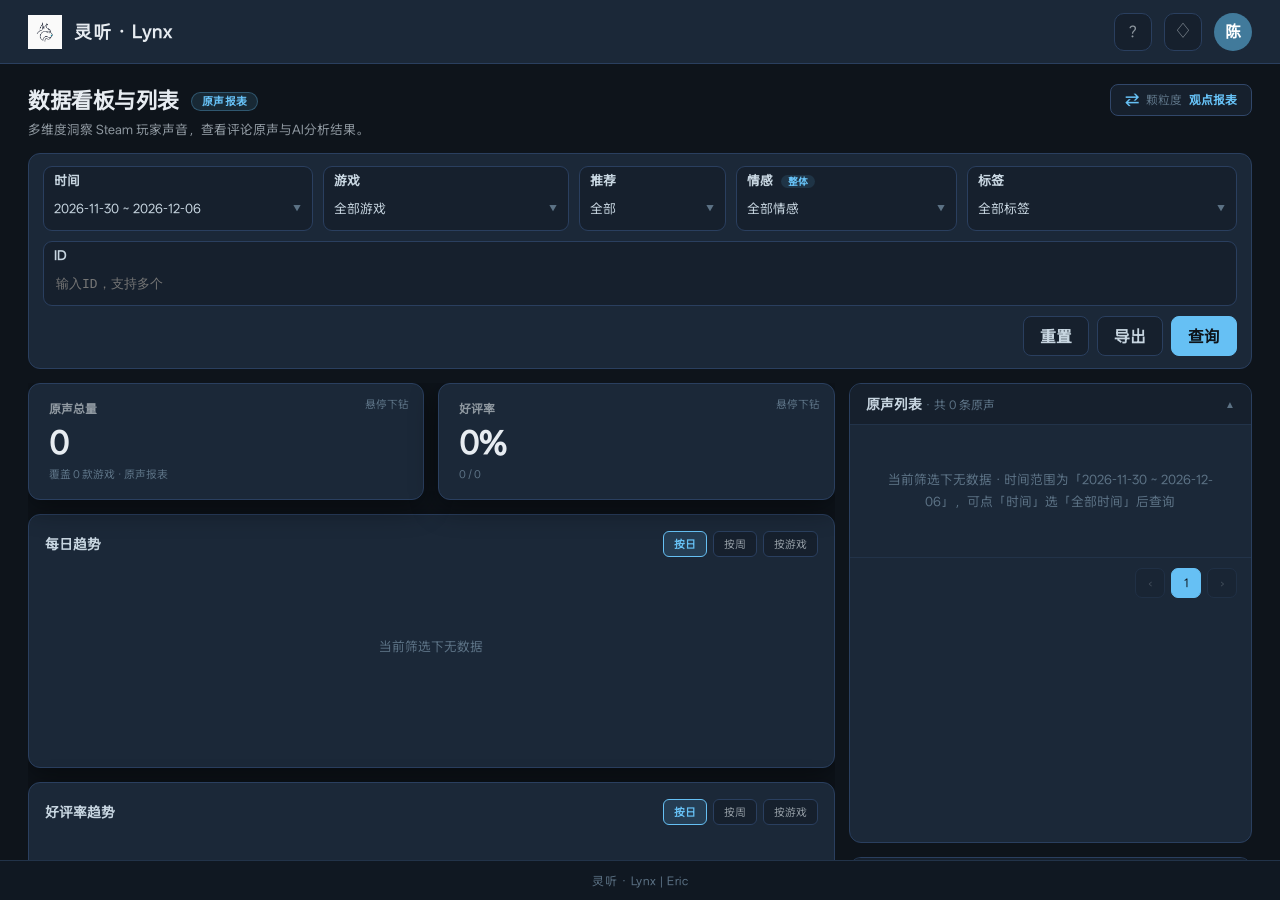
==== commit 488ff026: "feat+docs: GDT v3.1.1 标签体系落地 + 灵听 Lynx 品牌 + 回采/时区修复 + 原型 v3 + 全站文档同步" ====
--- a/product/prototype/voc-platform-prototype.html
+++ b/product/prototype/voc-platform-prototype.html
@@ -3,398 +3,389 @@
 <head>
 <meta charset="UTF-8">
 <meta name="viewport" content="width=device-width, initial-scale=1.0">
-<title>灵听 Lynx · 洞察平台</title>
+<title>灵听 · Lynx</title>
 <style>
-/* ============================================================
-   灵听 Lynx —— 全局基础样式（布局 / 顶栏 / 通用组件）
-   ============================================================ */
-:root{--primary:#78A4CB;--primary-dark:#537fa7;--sky:#B4E1EB;--blue:#95BDD7;--yellow:#F9E8A2;--ink:#24364b;--muted:#718096;--line:#e6edf3;--bg:#f5f8fb;--white:#fff;--green:#68b88e;--red:#e98484;--orange:#e9aa64;--shadow:0 8px 24px rgba(50,85,118,.08)}
-*{box-sizing:border-box}
-body{margin:0;font-family:Inter,"PingFang SC","Microsoft YaHei",sans-serif;background:var(--bg);color:var(--ink);min-width:1180px}
-button,input,select{font:inherit}
-.app{min-height:100vh}
-
-/* 顶栏 */
-.topbar{height:68px;background:#fff;border-bottom:1px solid var(--line);display:flex;align-items:center;padding:0 28px;position:sticky;top:0;z-index:30}
-.brand{display:flex;align-items:center;gap:12px;width:270px}
-.logo{width:38px;height:38px;border-radius:12px;background:linear-gradient(135deg,var(--primary),var(--sky));display:grid;place-items:center;color:#fff;font-weight:800;box-shadow:0 6px 16px rgba(120,164,203,.35)}
-.brand h1{font-size:18px;margin:0;letter-spacing:1px}
-.brand small{display:block;color:#8795a5;font-size:10px;letter-spacing:2px;margin-top:2px}
-.nav{height:100%;display:flex;gap:8px;margin-left:8px}
-.nav-btn{height:100%;padding:0 22px;border:0;background:none;color:#6c7c8e;cursor:pointer;position:relative;font-weight:600}
-.nav-btn.active{color:var(--primary-dark)}
-.nav-btn.active:after{content:"";position:absolute;left:18px;right:18px;bottom:0;height:3px;background:var(--primary);border-radius:3px 3px 0 0}
-.top-actions{margin-left:auto;display:flex;align-items:center;gap:12px}
-.icon-btn{width:38px;height:38px;border:1px solid var(--line);background:#fff;border-radius:10px;color:#718096;cursor:pointer}
-.avatar{width:38px;height:38px;border-radius:50%;background:var(--yellow);display:grid;place-items:center;color:#795f25;font-weight:700}
-
-/* 主区 */
-.main{padding:22px 28px 38px;max-width:1920px;margin:auto}
-.page{display:none}
-.page.active{display:block}
-.headline{display:flex;align-items:flex-end;justify-content:space-between;margin-bottom:16px}
-.headline h2{margin:0 0 5px;font-size:24px;letter-spacing:-.5px}
-.headline p{margin:0;color:var(--muted);font-size:13px}
-
-/* 筛选器面板 */
-.filter-panel{background:#fff;border:1px solid var(--line);box-shadow:var(--shadow);border-radius:16px;padding:14px 16px;margin-bottom:16px}
-
-/* 按钮 */
-.btn{height:42px;border-radius:10px;padding:0 18px;border:1px solid var(--line);background:#fff;color:#5f6e7e;cursor:pointer;font-weight:600}
-.btn.primary{border-color:var(--primary);background:var(--primary);color:#fff}
-.btn:hover{transform:translateY(-1px)}
-
-/* KPI 指标 */
-.metrics{display:grid;grid-template-columns:repeat(5,1fr);gap:12px;margin-bottom:12px}
-.metric{background:#fff;border:1px solid var(--line);border-radius:15px;padding:16px 17px;box-shadow:var(--shadow);position:relative;overflow:hidden}
-.metric:before{content:"";position:absolute;width:70px;height:70px;border-radius:50%;right:-22px;top:-25px;background:var(--tint,#edf5fa)}
-.metric-label{font-size:13px;color:#718096;margin-bottom:8px}
-.metric-value{font-size:27px;font-weight:750;letter-spacing:-1px}
-.metric-sub{font-size:11px;color:#99a5b2;margin-top:6px}
-
-/* 卡片 */
-.card{background:#fff;border:1px solid var(--line);border-radius:15px;padding:16px;box-shadow:var(--shadow);min-width:0}
-.card-title{display:flex;justify-content:space-between;align-items:center;margin-bottom:13px;gap:8px}
-.card-title strong{font-size:14px}
-.card-title > span:not(.pri){font-size:11px;color:#94a0ad}
-
-/* 徽章（抽屉标记） */
-.badge{display:inline-flex;align-items:center;padding:2px 8px;font-size:11px;border-radius:6px;background:#eef2f7;color:#5a6b80;font-weight:600;letter-spacing:.2px}
-.badge-danger{background:#fdecec;color:#c65555;border:1px solid #f3caca}
-.badge-warn{background:#fff7d8;color:#8a6f1d;border:1px solid #f3e8a8}
-.badge-soft{background:#f3f6fa;color:#647585;border:1px solid #e2e8f0}
-
-/* 翻页 */
-.pagination{padding:13px 16px;border-top:1px solid var(--line);display:flex;justify-content:flex-end;gap:6px}
-.page-btn{width:32px;height:32px;border:1px solid var(--line);background:#fff;border-radius:8px;color:#6f7c89;cursor:pointer}
-.page-btn.active{background:var(--primary);color:#fff;border-color:var(--primary)}
-.page-btn:disabled{opacity:.4;cursor:not-allowed}
-
-/* 抽屉关闭按钮 */
-.close{border:0;background:#f2f5f7;width:34px;height:34px;border-radius:9px;cursor:pointer;font-size:16px;color:#718096}
-
-/* 提示 */
-.toast{position:fixed;left:50%;bottom:30px;transform:translate(-50%,20px);background:#2e4358;color:#fff;padding:11px 18px;border-radius:10px;font-size:13px;opacity:0;pointer-events:none;transition:.25s;z-index:70}
-.toast.show{opacity:1;transform:translate(-50%,0)}
-
-@keyframes slide{from{transform:translateX(100%)}to{transform:none}}
-
+@font-face{font-family:"OPPO Sans";src:url([data-uri]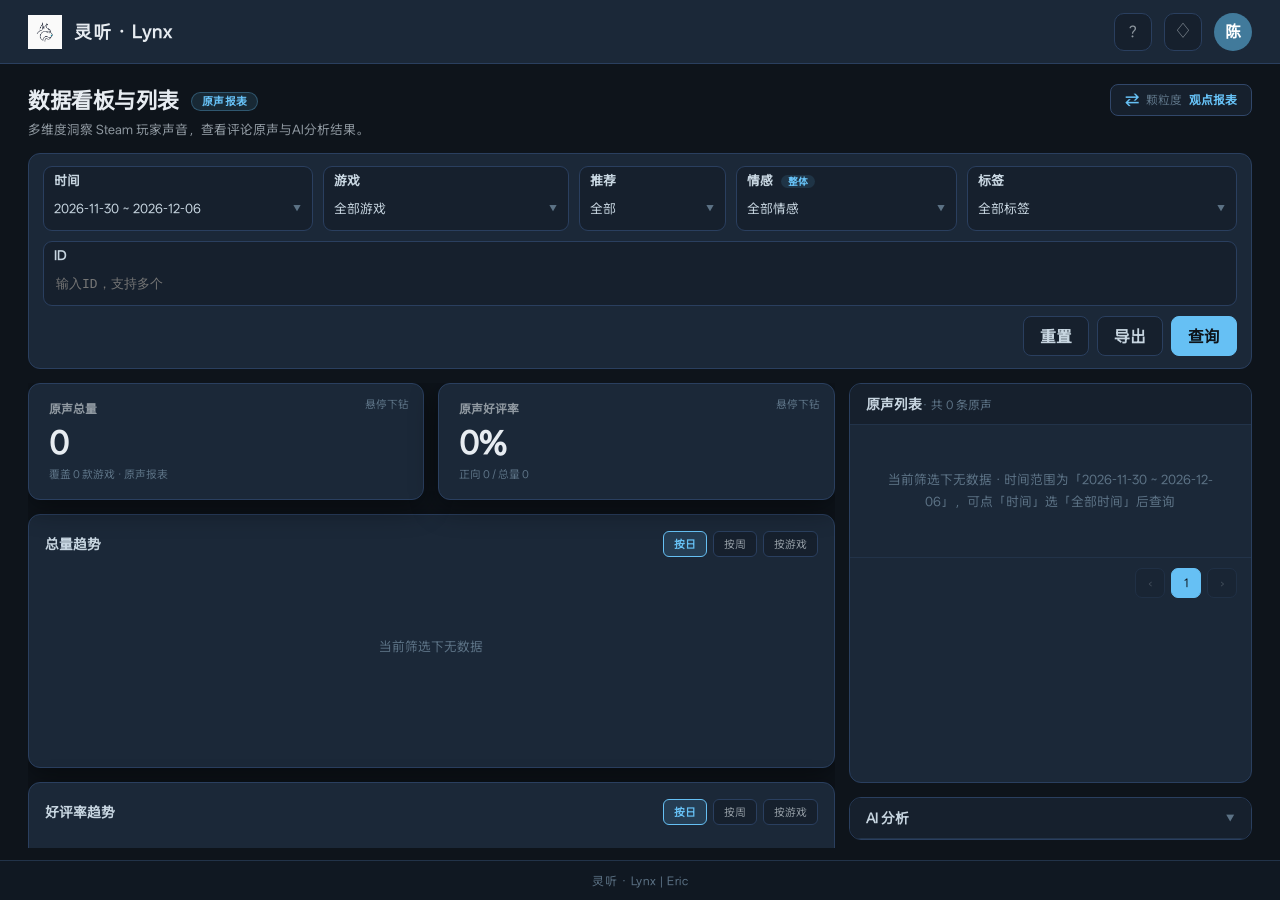
==== commit 3d23ad2f: "feat(dashboard): P3 多目标对比视图（对比+散点+热力图+下钻）+ 游戏对比原型 + 主看板原型 v3 + 采集/分析优化" ====
--- a/product/prototype/voc-platform-prototype.html
+++ b/product/prototype/voc-platform-prototype.html
@@ -5,7 +5,7 @@
 <meta name="viewport" content="width=device-width, initial-scale=1.0">
 <title>灵听 · Lynx</title>
 <style>
-@font-face{font-family:"OPPO Sans";src:url([data-uri]